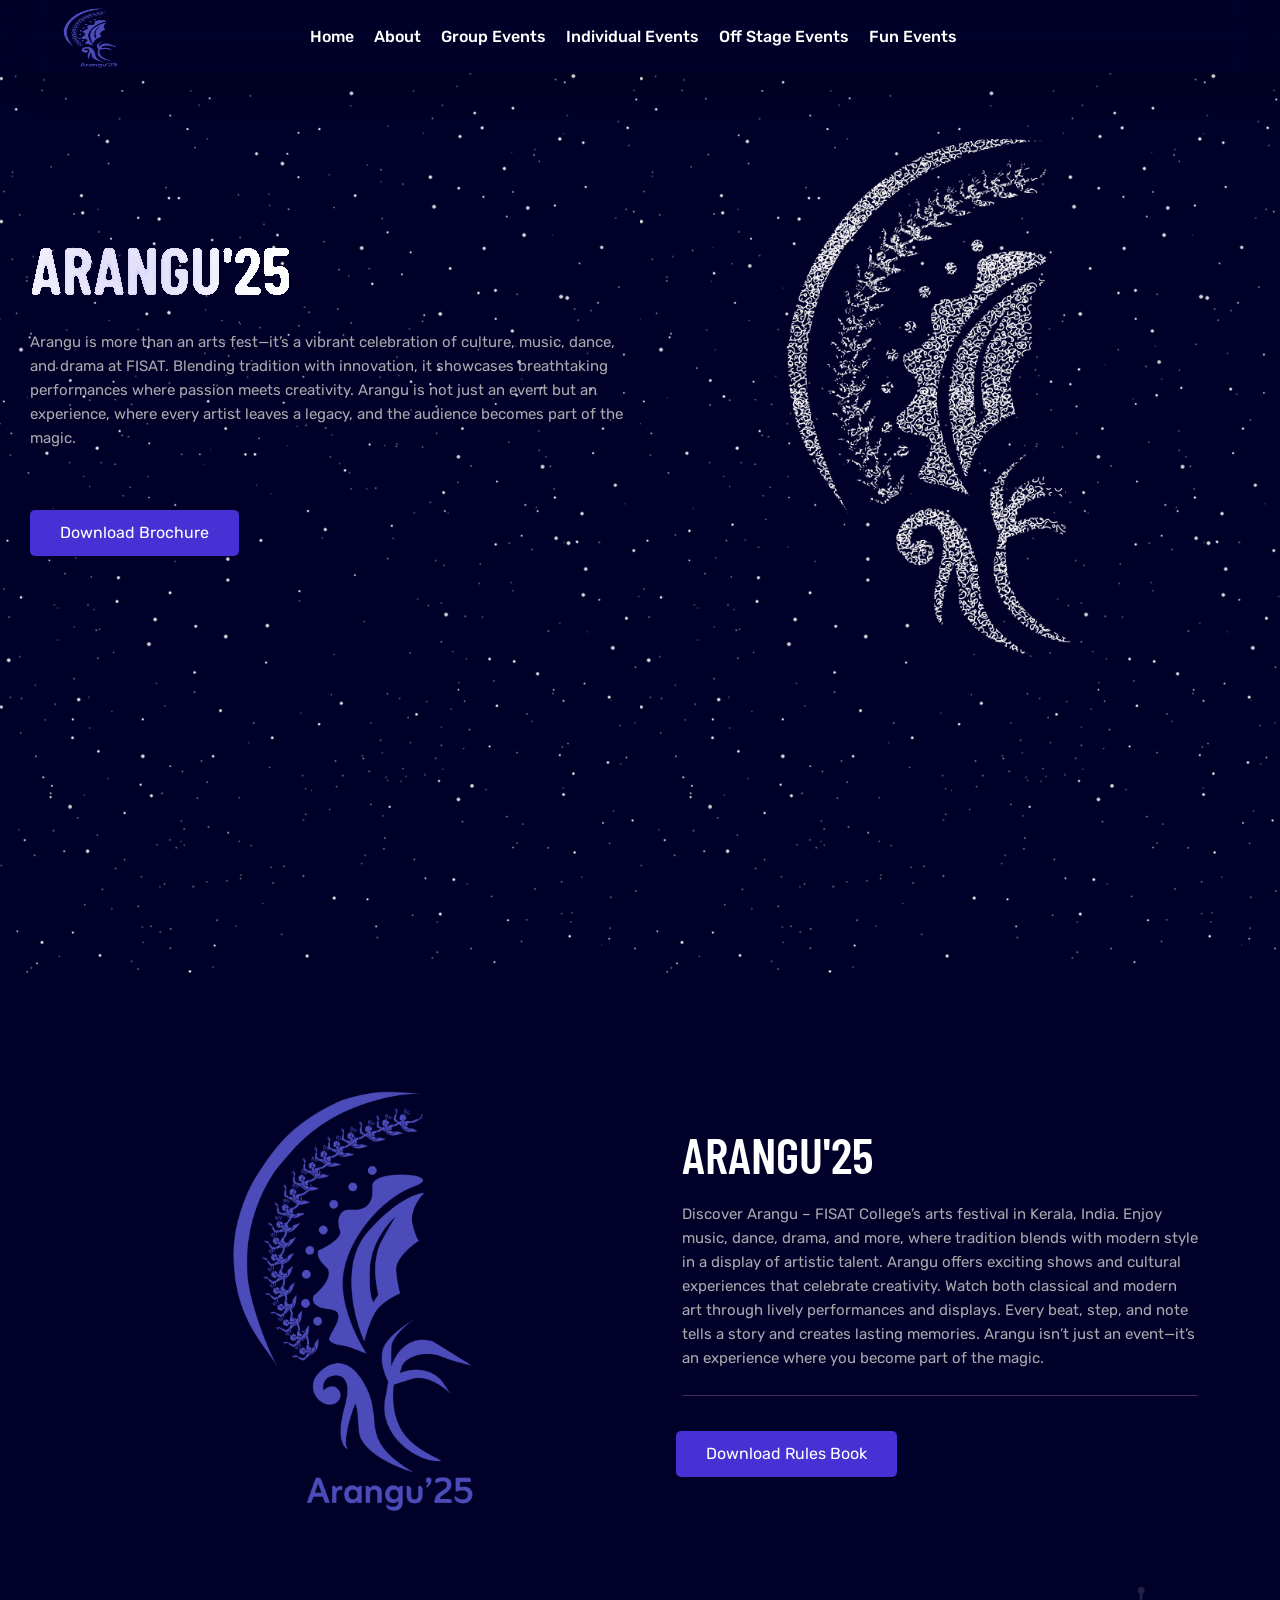
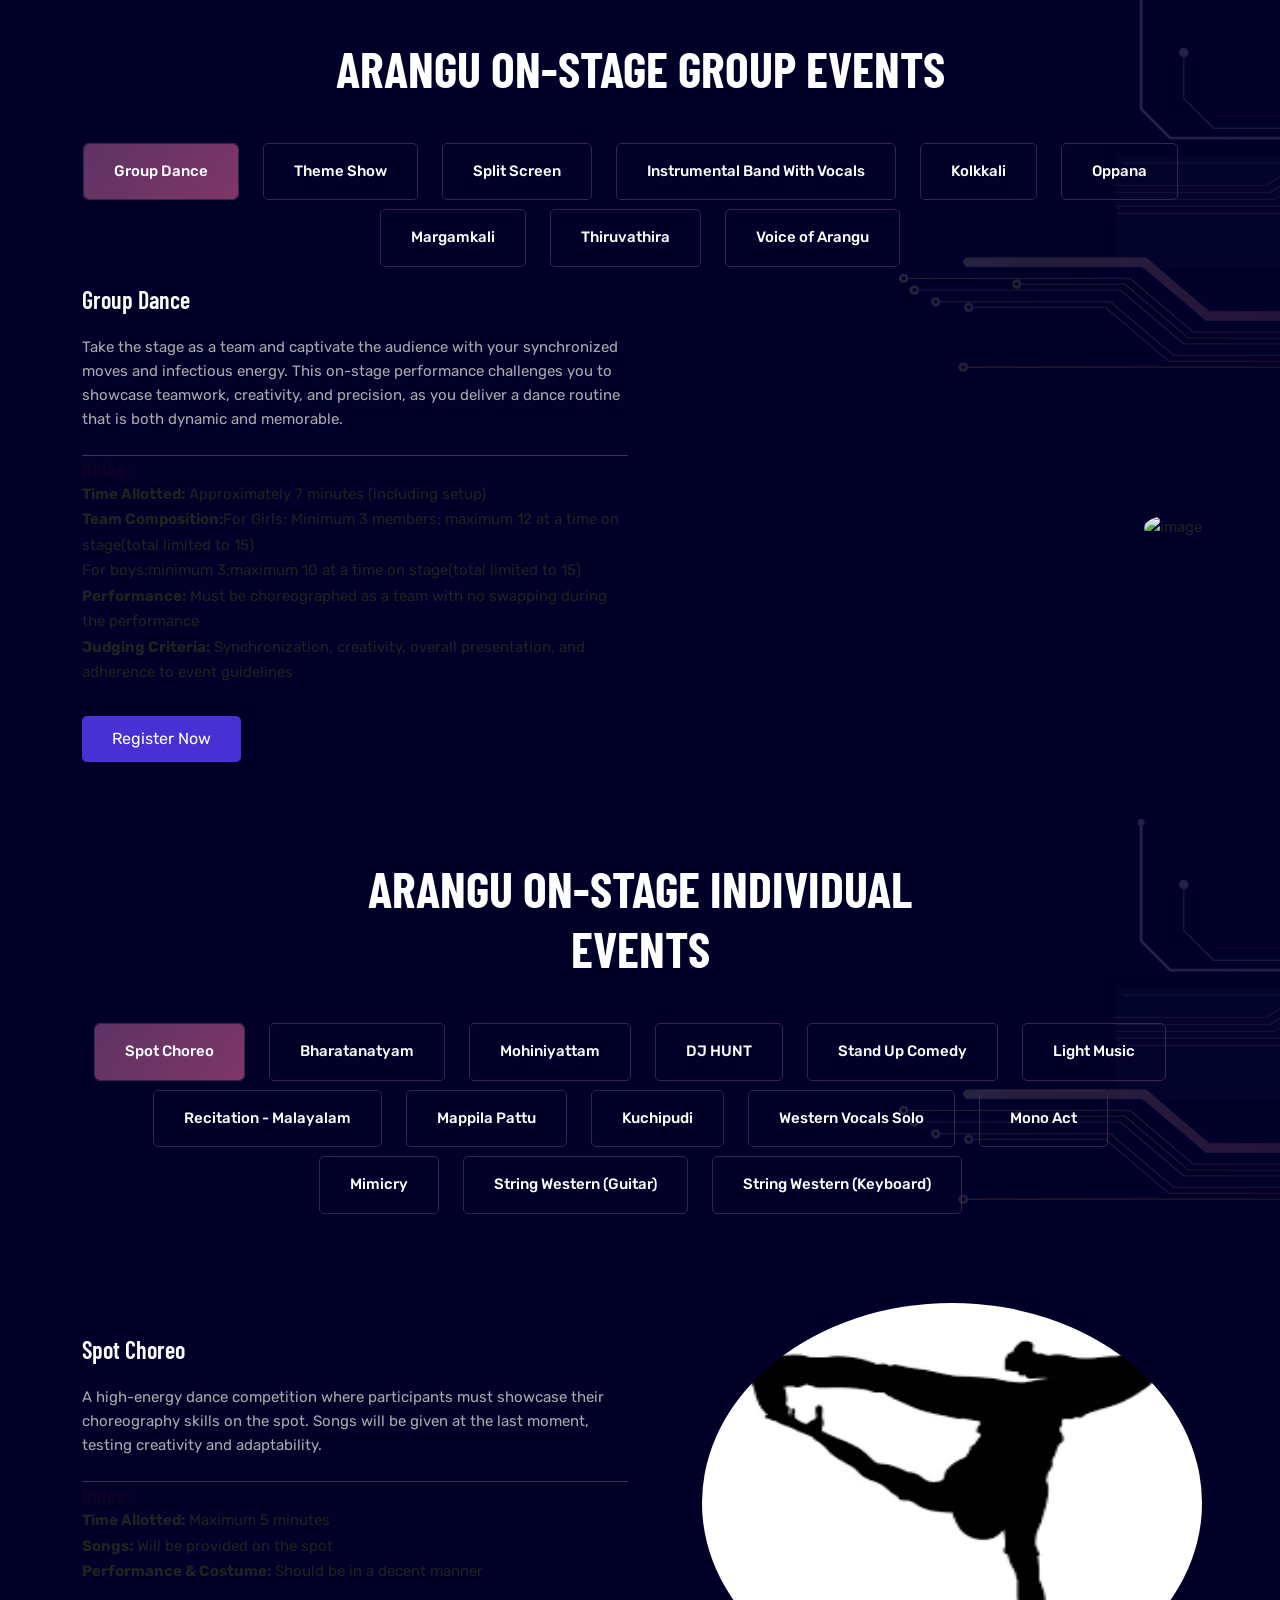
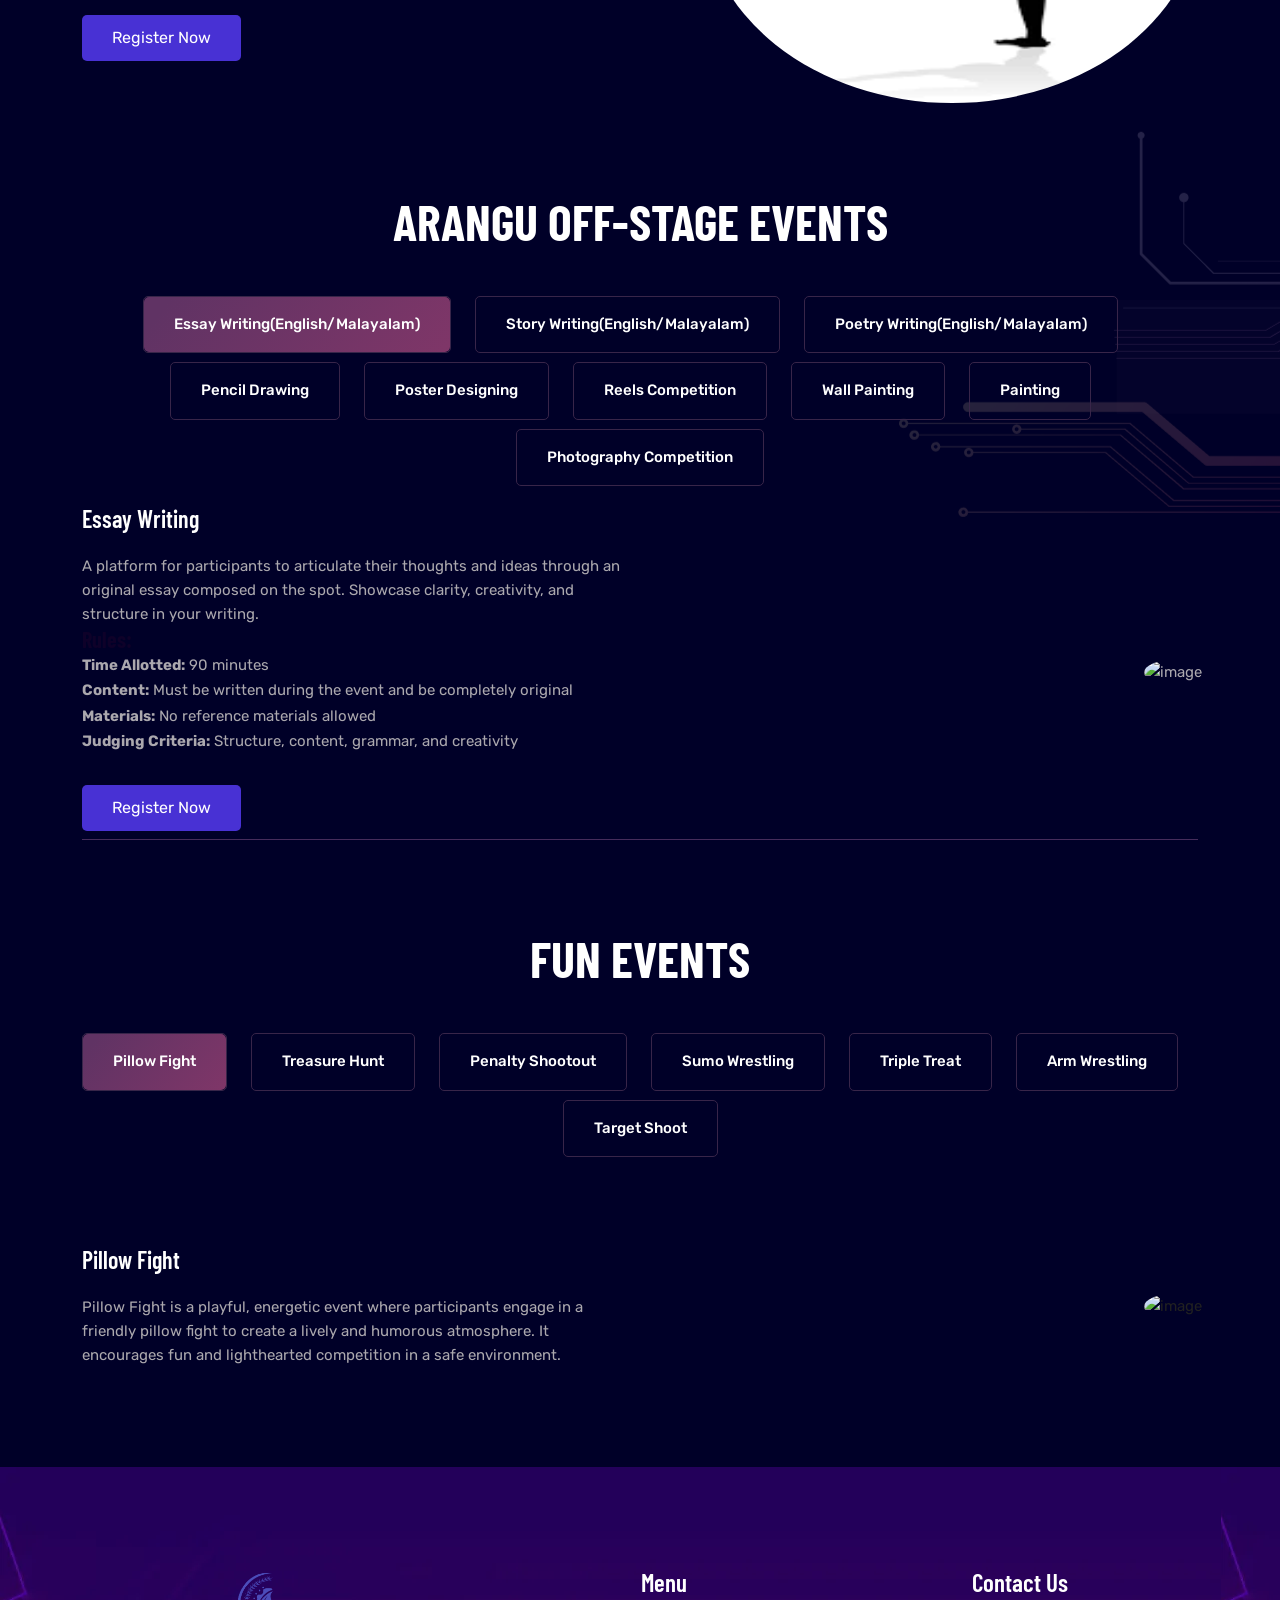
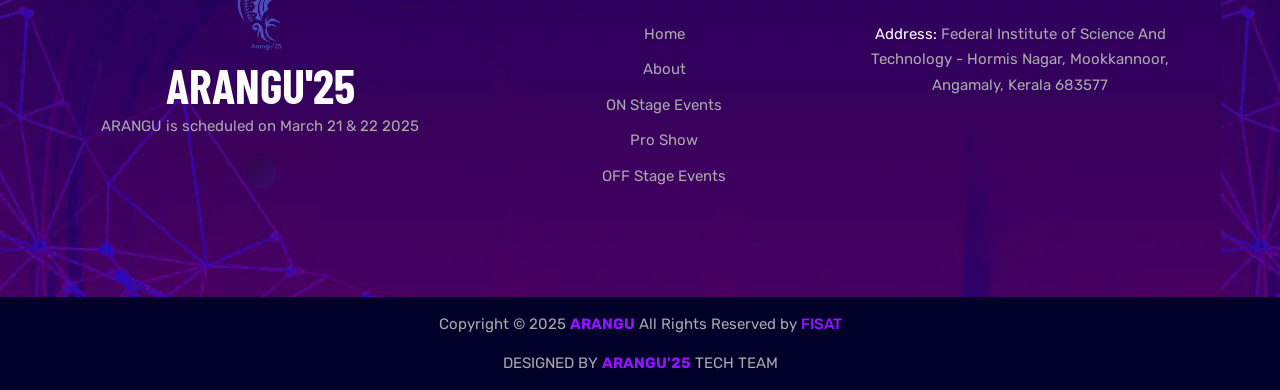
==== index.html @ d2abdd3c "Rules all done" ====
<!DOCTYPE html>
<html lang="zxx">

<head>
  <!-- Required meta tags -->
  <meta charset="utf-8" />
  <meta name="viewport" content="width=device-width, initial-scale=1, shrink-to-fit=no" />
  <meta http-equiv="Cache-Control" content="no-cache, no-store, must-revalidate" />
  <meta http-equiv="Pragma" content="no-cache" />
  <meta http-equiv="Expires" content="0" />

  <title>ARANGU'25</title>
  <meta content=" Nautilus, the highly anticipated techno cultural fest organized by FISAT College in Kerala, India"
    name="description" />
  <meta content="nautilus, nautilus 2023, fisat, federal institute of science & technology, techfest kerala"
    name="keywords" />
  <meta name="theme-color" content="#000028" />

  <!-- Open Graph / Facebook -->
  <meta property="og:type" content="website" />
  <meta property="og:url" content="https://nautilus.fisat.ac.in/" />
  <meta property="og:title" content="Nautilus" />
  <meta property="og:description"
    content="Nautilus, the highly anticipated techno cultural fest organized by FISAT College in Kerala, India" />
  <meta property="og:image" content="https://nautilus.fisat.ac.in/images/nautilus2-small-tall aspect ratio.png" />

  <!-- Twitter -->
  <meta property="twitter:card" content="summary_large_image" />
  <meta property="twitter:url" content="https://nautilus.fisat.ac.in/" />
  <meta property="twitter:title" content="Nautilus" />
  <meta property="twitter:description"
    content="Nautilus, the highly anticipated techno cultural fest organized by FISAT College in Kerala, India" />
  <meta property="twitter:image" content="https://nautilus.fisat.ac.in/images/nautilus2-small-tall aspect ratio.png" />

  <!-- Bootstrap Min CSS -->
  <link href="https://cdn.jsdelivr.net/npm/bootstrap@5.1.3/dist/css/bootstrap.min.css" rel="stylesheet"
    integrity="sha384-1BmE4kWBq78iYhFldvKuhfTAU6auU8tT94WrHftjDbrCEXSU1oBoqyl2QvZ6jIW3" crossorigin="anonymous" />
  <!-- Owl Theme Default Min CSS -->
  <link rel="stylesheet"
    href="https://cdnjs.cloudflare.com/ajax/libs/OwlCarousel2/2.3.4/assets/owl.theme.default.min.css"
    integrity="sha512-sMXtMNL1zRzolHYKEujM2AqCLUR9F2C4/05cdbxjjLSRvMQIciEPCQZo++nk7go3BtSuK9kfa/s+a4f4i5pLkw=="
    crossorigin="anonymous" referrerpolicy="no-referrer" />
  <!-- Owl Carousel Min CSS -->
  <link rel="stylesheet" href="https://cdnjs.cloudflare.com/ajax/libs/OwlCarousel2/2.3.4/assets/owl.carousel.min.css"
    integrity="sha512-tS3S5qG0BlhnQROyJXvNjeEM4UpMXHrQfTGmbQ1gKmelCxlSEBUaxhRBj/EFTzpbP4RVSrpEikbmdJobCvhE3g=="
    crossorigin="anonymous" referrerpolicy="no-referrer" />
  <!-- Owl Magnific Popup Min CSS -->
  <link rel="stylesheet" href="https://cdnjs.cloudflare.com/ajax/libs/magnific-popup.js/1.0.0/magnific-popup.min.css"
    integrity="sha512-nIm/JGUwrzblLex/meoxJSPdAKQOe2bLhnrZ81g5Jbh519z8GFJIWu87WAhBH+RAyGbM4+U3S2h+kL5JoV6/wA=="
    crossorigin="anonymous" referrerpolicy="no-referrer" />
  <!-- Animate Min CSS -->
  <link rel="stylesheet" href="https://cdnjs.cloudflare.com/ajax/libs/animate.css/4.1.1/animate.min.css" />
  <!-- Boxicons Min CSS -->
  <link rel="stylesheet" href="https://cdnjs.cloudflare.com/ajax/libs/boxicons/2.1.0/css/boxicons.min.css"
    integrity="sha512-pVCM5+SN2+qwj36KonHToF2p1oIvoU3bsqxphdOIWMYmgr4ZqD3t5DjKvvetKhXGc/ZG5REYTT6ltKfExEei/Q=="
    crossorigin="anonymous" referrerpolicy="no-referrer" />

  <!-- Flaticon CSS -->
  <link rel="stylesheet" href="css/flaticon.css" />
  <!-- Meanmenu Min CSS -->
  <link rel="stylesheet" href="css/meanmenu.min1.css" />
  <!-- Nice Select Min CSS -->
  <link rel="stylesheet" href="https://cdnjs.cloudflare.com/ajax/libs/jquery-nice-select/1.1.0/css/nice-select.min.css"
    integrity="sha512-CruCP+TD3yXzlvvijET8wV5WxxEh5H8P4cmz0RFbKK6FlZ2sYl3AEsKlLPHbniXKSrDdFewhbmBK5skbdsASbQ=="
    crossorigin="anonymous" referrerpolicy="no-referrer" />
  <!-- Odometer Min CSS-->
  <link rel="stylesheet"
    href="https://cdnjs.cloudflare.com/ajax/libs/odometer.js/0.4.5/themes/odometer-theme-default.css"
    integrity="sha512-kMPqFnKueEwgQFzXLEEl671aHhQqrZLS5IP3HzqdfozaST/EgU+/wkM07JCmXFAt9GO810I//8DBonsJUzGQsQ=="
    crossorigin="anonymous" referrerpolicy="no-referrer" />
  <link rel="stylesheet" href="./css/style.min3.css" />
  <!-- Style CSS -->
  <link rel="stylesheet" href="css/style_v1.css" />
  <!-- Dark CSS -->
  <link rel="stylesheet" href="css/dark_v1.css" />
  <!-- Responsive CSS -->
  <link rel="stylesheet" href="css/responsive_v1.css" />

  <!-- Favicon -->
  <link rel="icon" type="image/png" href="images/logo.png" />
  <!-- Title -->

  <style>
    /* width */
    ::-webkit-scrollbar {
      width: 10px;
    }

    /* Track */
    ::-webkit-scrollbar-track {
      background: transparent;
    }

    /* Handle */
    ::-webkit-scrollbar-thumb {
      background: #070711;
    }

    /* Handle on hover */
    ::-webkit-scrollbar-thumb:hover {
      /* background: #d80650; */
      background: #070711;
    }
  </style>
</head>

<body class="body-with-black-color">
  <!-- Start Preloader Area -->
  <div class="loader-wrapper">
    <!-- <div class="loader"></div> -->

    <svg id="preloader" width="600" height="200" viewBox="0 0 600 200" xmlns="http://www.w3.org/2000/svg">
      <text x="50" y="100" font-family="Times New Roman, serif" font-size="80" font-weight="bold" stroke="white" fill="none" stroke-width="2" stroke-dasharray="800" stroke-dashoffset="800">
          ARANGU'25
          <animate attributeName="stroke-dashoffset" from="800" to="0" dur="4s" fill="freeze"/>
      </text>
      <!-- <path
        d="M30.2083 9.77727V48.7553H27.6702L7.94841 14.8588V43.154L12.6084 46.1567L11.6931 48.7553H1.49929V46.6764L5.41037 42.4033V9.25756L1 5.96608L1.95697 3.36755H8.44769L27.6702 36.4555V8.96884L23.0102 5.96608L23.9672 3.36755H34.161V5.44638L30.2083 9.77727Z"
        stroke="white" />
      <path
        d="M71.3539 48.7553H58.1228V46.6764L62.2003 42.5765L59.1214 32.2979H45.3078L42.1456 42.5188L49.3021 46.1567L48.3451 48.7553H35.5301V46.6764L39.566 42.3456L51.1328 5.2154L56.0425 2.27039L68.1086 42.8075L72.2693 46.1567L71.3539 48.7553ZM52.381 9.60403L46.2648 29.2951H58.2477L52.381 9.60403Z"
        stroke="white" />
      <path
        d="M104.511 9.71952V30.8543C104.511 34.8964 103.804 38.3611 102.389 41.2484C100.974 44.1357 99.2269 46.3107 97.1465 47.7736C95.0661 49.198 93.0413 49.9102 91.0719 49.9102C88.5477 49.9102 86.287 49.1595 84.2899 47.6581C82.3205 46.1182 80.781 44.0202 79.6715 41.3639C78.5619 38.6691 78.0072 35.6471 78.0072 32.2979V7.92942L73.6384 5.96608L74.5538 3.36755H87.6185V5.44638L83.6658 9.71952V29.6416C83.6658 34.3767 84.5118 38.0724 86.2038 40.7287C87.8958 43.385 90.4616 44.7131 93.9011 44.7131C95.1771 44.7131 96.4253 44.1549 97.6458 43.0385C98.894 41.8836 99.9203 40.209 100.725 38.0147C101.529 35.8203 101.931 33.2218 101.931 30.2191V8.85334L97.521 5.96608L98.4363 3.36755H108.464V5.44638L104.511 9.71952Z"
        stroke="white" />
      <path
        d="M141.643 17.0532L140.187 17.7461L134.57 6.31256H129.743V44.1934L134.154 46.1567L133.238 48.7553H120.174V46.6764L124.085 42.4033V6.31256H119.383L113.766 17.7461L112.31 17.0532V2.32814L114.723 3.36755H139.23L141.643 2.32814V17.0532Z"
        stroke="white" />
      <path
        d="M159.824 48.6975H146.759V46.6187L150.67 42.3456V7.92942L146.26 5.96608L147.217 3.36755H160.281V5.44638L156.329 9.77727V44.1357L160.739 46.099L159.824 48.6975Z"
        stroke="white" />
      <path
        d="M190.34 48.7553H165.084V46.6764L168.995 42.4033V7.92942L164.585 5.96608L165.542 3.36755H178.606V5.44638L174.654 9.71952V45.8103H185.097L191.297 33.1641L192.753 33.9148V49.7947L190.34 48.7553Z"
        stroke="white" />
      <path
        d="M227.707 9.71952V30.8543C227.707 34.8964 227 38.3611 225.585 41.2484C224.171 44.1357 222.423 46.3107 220.343 47.7736C218.263 49.198 216.238 49.9102 214.268 49.9102C211.744 49.9102 209.483 49.1595 207.486 47.6581C205.517 46.1182 203.977 44.0202 202.868 41.3639C201.758 38.6691 201.204 35.6471 201.204 32.2979V7.92942L196.835 5.96608L197.75 3.36755H210.815V5.44638L206.862 9.71952V29.6416C206.862 34.3767 207.708 38.0724 209.4 40.7287C211.092 43.385 213.658 44.7131 217.098 44.7131C218.374 44.7131 219.622 44.1549 220.842 43.0385C222.09 41.8836 223.117 40.209 223.921 38.0147C224.726 35.8203 225.128 33.2218 225.128 30.2191V8.85334L220.717 5.96608L221.633 3.36755H231.66V5.44638L227.707 9.71952Z"
        stroke="white" />
      <path
        d="M253.397 38.6499C253.397 37.4565 253.051 36.3401 252.357 35.3006C251.664 34.2612 250.804 33.3181 249.777 32.4711C248.751 31.5857 247.364 30.5078 245.617 29.2374C243.536 27.736 241.844 26.4271 240.541 25.3107C239.265 24.1943 238.169 22.8854 237.254 21.3841C236.366 19.8442 235.922 18.1503 235.922 16.3025C235.922 14.3776 236.505 12.3181 237.67 10.1237C238.862 7.89092 240.319 6.02383 242.038 4.52245C243.758 2.98258 245.339 2.21265 246.782 2.21265C248.529 2.21265 250.554 2.50137 252.856 3.07883C255.186 3.65628 256.892 4.27222 257.974 4.92667V16.418H255.935C254.632 13.2997 253.189 10.8744 251.608 9.14207C250.027 7.40971 248.363 6.54354 246.615 6.54354C245.117 6.54354 243.939 7.19798 243.079 8.50687C242.219 9.77727 241.789 11.4326 241.789 13.473C241.789 14.7434 242.136 15.9368 242.829 17.0532C243.55 18.1311 244.438 19.1127 245.492 19.9982C246.546 20.8836 247.961 21.9615 249.736 23.2319C251.844 24.7718 253.508 26.0807 254.729 27.1586C255.977 28.2365 257.031 29.5069 257.891 30.9698C258.778 32.4326 259.222 34.0687 259.222 35.8781C259.222 37.8029 258.584 39.8818 257.308 42.1146C256.06 44.3089 254.521 46.176 252.69 47.7159C250.859 49.2172 249.195 49.9679 247.697 49.9679C245.866 49.9679 243.689 49.6792 241.165 49.1017C238.641 48.5243 236.824 47.9083 235.714 47.2539V35.7626H237.753C239.14 38.8808 240.707 41.3061 242.455 43.0385C244.23 44.7709 246.047 45.637 247.905 45.637C249.015 45.637 249.985 45.3098 250.818 44.6554C251.65 44.0009 252.288 43.154 252.732 42.1146C253.175 41.0367 253.397 39.8818 253.397 38.6499Z"
        stroke="white" />
      <path
        d="M265.721 24.1558L263.932 22.1925C265.319 19.8827 266.317 17.9001 266.928 16.2447C267.538 14.5509 267.912 12.703 268.051 10.7012L264.681 7.98717V5.90834L272.129 1L273.918 10.066L265.721 24.1558Z"
        stroke="white" />
      <path
        d="M300.302 49.8524L297.805 48.813H279.165V46.7342C282.688 42.7305 285.365 39.5353 287.195 37.1485C289.026 34.7232 290.302 32.7599 291.023 31.2585C291.744 29.7571 292.105 28.352 292.105 27.0431C292.105 25.1182 291.633 23.5591 290.69 22.3657C289.747 21.1338 288.513 20.5179 286.987 20.5179C285.212 20.5179 283.021 21.9038 280.413 24.6755L279.165 22.2502L285.115 15.725C286.03 15.3401 287.043 15.1476 288.152 15.1476C290.122 15.1476 291.855 15.5133 293.353 16.2447C294.851 16.9377 296.002 17.9386 296.807 19.2475C297.611 20.5564 298.013 22.0577 298.013 23.7516C298.013 25.4455 297.167 27.736 295.475 30.6233C293.811 33.5105 291.162 37.033 287.528 41.1907H297.514L298.845 36.4555L300.302 37.1485V49.8524Z"
        stroke="white" />
      <path
        d="M316.426 33.7993C318.867 35.7241 320.573 37.4372 321.544 38.9386C322.515 40.44 323 42.0953 323 43.9047C323 47.9853 321.53 51.6233 318.59 54.8185C315.677 58.0138 311.003 61.0742 304.568 64L303.902 60.9395C307.508 59.1302 310.24 57.5325 312.099 56.1467C313.957 54.7608 315.261 53.3364 316.01 51.8735C316.759 50.4491 317.133 48.6975 317.133 46.6187C317.133 45.5408 316.967 44.5784 316.634 43.7314C316.301 42.8845 315.733 42.0183 314.928 41.1329C314.152 40.2475 313.028 39.1888 311.558 37.9569V36.2246C313.084 33.8378 314.096 32.0284 314.595 30.7965C315.122 29.5646 315.386 28.2942 315.386 26.9853C315.386 25.0605 314.97 23.4821 314.138 22.2502C313.333 21.0183 312.293 20.4024 311.017 20.4024C309.436 20.4024 307.328 21.7883 304.693 24.56L303.445 22.1347L309.436 15.5518C310.046 15.2438 310.657 15.0898 311.267 15.0898C313.07 15.0898 314.734 15.4748 316.26 16.2447C317.785 17.0147 318.992 18.0733 319.879 19.4207C320.795 20.7296 321.253 22.154 321.253 23.6939C321.169 25.1567 320.753 26.6581 320.004 28.198C319.283 29.6994 318.076 31.5665 316.384 33.7993H316.426Z"
        stroke="white" /> -->
    </svg>
    <div class="loader-section section-left"></div>
    <div class="loader-section section-right"></div>
  </div>
  <!-- End Preloader Area -->

  <!-- Start Seku New Navbar Area -->
  <div class="seku-new-nav-area nav-with-black-color">
    <div class="navbar-area">
      <!-- Menu For Mobile Device -->
      <div class="mobile-nav">
        <a href="index.html" class="logo">
          <!-- <img src="images/logo.png" alt="Logo"> -->

          <h1 class="logo-hackfit">
            <img src="./images/logo.png" style="
                  width:55px;
                  position:relative;
                  left:0;
                  top:-16px;
                " alt="" srcset="" />
          </h1>
        </a>
      </div>

      <!-- Menu For Desktop Device -->
      <div class="main-nav">
        <nav class="navbar navbar-expand-md" style="position: relative">
          <div class="container-fluid">
            <a class="navbar-brand" href="#">
              <!-- <img src="images/logo.png" alt="Logo"> -->
              <img src="./images/logo.png" style="
                        position: absolute;
                         width: 122px;
                         height: 69px;
                        top: 4px;

                  " alt="" srcset="" />
            </a>

            <div class="collapse navbar-collapse mean-menu">
              <ul class="navbar-nav m-auto">
                <li class="nav-item">
                  <a onclick="scrollthere('home')" class="nav-link active">
                    Home
                  </a>
                </li>

                <li class="nav-item">
                  <a onclick="scrollthere('about')" class="nav-link">About</a>
                </li>

                <!-- <li class="nav-item">
										<a href="#" class="nav-link">
											Supporters
											
										</a>

										
									</li> -->

                <li class="nav-item">
                  <a onclick="scrollthere('groupevents')" class="nav-link">
                    Group Events
                  </a>
                </li>
                <li class="nav-item">
                  <a onclick="scrollthere('individualevents')" class="nav-link">
                    Individual Events
                  </a>
                </li>

                <li class="nav-item">
                  <a onclick="scrollthere('offstage')" class="nav-link">
                    Off Stage Events
                  </a>
                </li>
                <!--<li class="nav-item">
                  <a onclick="scrollthere('fisatcup')" class="nav-link">
                    OFF Stage Events
                  </a>
                </li>-->
                <li class="nav-item">
                  <a onclick="scrollthere('funevents')" class="nav-link">
                    Fun Events
                  </a>
                </li>

                <!-- <li class="nav-item">
                    <a onclick="scrollthere('faq')" class="nav-link">
                      FAQ
                    </a>
                  </li> -->
              </ul>

              <!-- Start Other Option -->
              <div class="others-option d-flex align-items-center">
                <!-- <div class="option-item">
                  <a href="brochure.pdf" download class="default-btn">
                    Download Brochure
                  </a>
                </div> -->
              </div>
              
              <!-- End Other Option -->
            </div>
          </div>
        </nav>
      </div>
    </div>
  </div>
  <!-- End  Seku New Navbar Area -->

  <!-- Start New Main Banner Area -->
  <section class="new-main-banner-area-with-black-color" style="
        background-image: url('images/starsatnight.png');
        background-repeat: repeat;
        min-height: 100vh;
      " id="home">
    <div class="container-fluid">
      <div class="row align-items-center">
        <div class="col-lg-6 col-md-12">
          <div class="new-main-banner-black-image">
            <img class="galaxy" src="images/grains.png" alt="image" />
          </div>
        </div>
        <div class="col-lg-6 col-md-12 order-md-first">
          <div class="new-main-banner-black-content">
            <h1 class="wow animate__animated animate__fadeInLeft icefoss_title" data-wow-delay="0.2s">
              <!-- NAUTILUS -->
              <!-- The two texts -->
              <div id="container-text">
                <span id="text1"></span>
                <span id="text2"></span>
              </div>

              <!-- The SVG filter used to create the merging effect -->
              <svg id="filters">
                <defs>
                  <filter id="threshold">
                    <!-- Basically just a threshold effect - pixels with a high enough opacity are set to full opacity, and all other pixels are set to completely transparent. -->
                    <feColorMatrix in="SourceGraphic" type="matrix" values="1 0 0 0 0
                                0 1 0 0 0
                                0 0 1 0 0
                                0 0 0 255 -140" />
                  </filter>
                </defs>
              </svg>
            </h1>
            <h3></h3>
            <p class="wow animate__animated animate__fadeInRight" data-wow-delay="0.4s">
              Arangu is more than an arts fest—it’s a vibrant celebration of culture, music, dance, and drama at FISAT. Blending tradition with innovation, it showcases breathtaking performances where passion meets creativity. Arangu is not just an event but an experience, where every artist leaves a legacy, and the audience becomes part of the magic.
            </p>
            <br>
            <!-- <button type="button" class="default-btn" data-bs-toggle="modal" data-bs-target="#exampleModalCenter">
              Register Now
            </button> -->

            <!-- <img src="./images/hackfit.svg" alt="" srcset=""> -->
            <ul class="banner-btn wow animate__animated animate__fadeInUp" data-wow-delay="0.5s">
              <li>
                <a href="brochure.pdf" download class="default-btn">
                  Download Brochure
                </a>
              </li>
              <!-- <li>
                  <a
                    class="default-btn color-two"
                    href=""
                    data-bs-toggle="modal"
                    data-bs-target="#exampleModalCenter"
                    >Get Started Now</a
                  >
                </li> -->
            </ul>
          </div>
        </div>
      </div>
    </div>
  </section>
  <!-- End New Main Banner Area -->

  <div class="safer-world-area-without-color" id="about" style="padding-top: 86px">
    <div class="container">
      <div class="row align-items-center">
        <div class="col-lg-6 col-md-12">
          <div class="safer-world-image">
            <img src="images/logo.png" alt="image" loading="lazy" />
            <!-- <img src="images/btm-dots.png" alt="image" loading="lazy" /> -->
          </div>
        </div>

        <div class="col-lg-6 col-md-12">
          <div class="safer-world-content white-color-content">
            <h3>ARANGU'25</h3>
            <p>
              Discover Arangu – FISAT College’s arts festival in Kerala, India. Enjoy music, dance, drama, and more, where tradition blends with modern style in a display of artistic talent.

Arangu offers exciting shows and cultural experiences that celebrate creativity. Watch both classical and modern art through lively performances and displays. Every beat, step, and note tells a story and creates lasting memories. Arangu isn’t just an event—it’s an experience where you become part of the magic.
            </p>
            
          </div>
          <div class="new-main-banner-black-content .banner-btn li .default-btn">
          <ul class="banner-btn wow animate__animated animate__fadeInUp" data-wow-delay="0.5s" style="margin-left:24px">
            <li>
                <a
                  
                  class="default-btn"
                  id="register-nautius"
                  href="ARANGU'25 RULES AND REGULATIONS.pdf"
                  >Download Rules Book</a
                >
            </li>
          </ul>
        </div>
        </div>
      </div>
    </div>
  </div>
  <!-- Start Safer World Area -->

  <!-- Dialog Box -->

  <div class="modal fade" id="exampleModalCenter" tabindex="-1" role="dialog" aria-labelledby="exampleModalCenterTitle"
    aria-hidden="true">
    <div class="modal-dialog modal-lg modal-dialog-centered" role="document">
      <div class="modal-content rounded-0">
        <div class="modal-body py-0">
          <div class="main-content">
            <div class="content-text p-4 px-5 align-item-stretch">
              <div class="text-center">
                <!-- <a href="#" class="share"><span class="icon-share"></span></a> -->
                <h3 class="mb-3 line" style="color: #4831D4 !important">
                  Register
                </h3>
                <div class="container" id="registrationForms">
                  <div>

                    <h1 style="color: #fff;font-size:30px">ARANGU'25</h1>
                    <br>
                    <div class="container">
                      <div class="row justify-content-center">
                        <div class="col-md-12 col-lg-4 register-card" id="nautilus">
                          <div class="card mb-3 " style="padding-left:8px;padding-right:8px" >
                            <img class="card-img-top" src="./images/nautilus2.jpeg" alt="Card image cap">
                            <div class="card-body">
                              <p class="card-text">ARanGu
                              </p>
                            </div>
                          </div>
                        </div>
                      </div>
                    </div>
                    <h1 style="color: #fff">ARANGU ON-STAGE EVENTS</h1>
                    <br>
                    <div class="container">

                      <div class="row">
                        
                        <div class="col-md-12 col-lg-6 register-card" id="drone-register-btn">
                          <div class="card mb-3 " >
                            <img class="card-img-top" src="images/drone-ws.svg" alt="Card image cap">
                            <div class="card-body">
                              <p class="card-text">Group Dance
                              </p>
                            </div>
                          </div>
                        </div>
                        <div class="col-md-12 col-lg-6 register-card" id="electric-register-btn">
                          <div class="card mb-3 " >
                            <img class="card-img-top" src="images/Electric car-pana.svg" alt="Card image cap">
                            <div class="card-body">
                              <p class="card-text">Electric
                                And Hybrid Vehicles
                              </p>
                            </div>
                          </div>
                        </div>
                      
                      
                        <div class="col-md-12 col-lg-6 register-card" id="chatbot-register-btn">
                          <div class="card mb-3 " >
                            <img class="card-img-top" src="images/chatCrafter.svg" alt="Card image cap">
                            <div class="card-body">
                              <p class="card-text">Chatbot
                                Crafter
                              </p>
                            </div>
                          </div>
                        </div>
                        <div class="col-md-12 col-lg-6 register-card" id="digital-register-btn">
                          <div class="card mb-3 " >
                            <img class="card-img-top" src="images/3d modeling-ws.svg" alt="Card image cap">
                            <div class="card-body">
                              <p class="card-text">Digital
                                Manufacturing/3D
                                Printing
                              </p>
                            </div>
                          </div>
                        </div>
                      
                      
                        <div class="col-md-12 col-lg-6 register-card" id="pottery-register-btn">
                          <div class="card mb-3 " >
                            <img class="card-img-top" src="images/Pot-ws.svg" alt="Card image cap">
                            <div class="card-body">
                              <p class="card-text">Pottery
                              </p>
                            </div>
                          </div>
                        </div>
                        <div class="col-md-12 col-lg-6 register-card" id="ble-register-btn">
                          <div class="card mb-3 " >
                            <img class="card-img-top" src="images/bluetooth-ws.svg" alt="Card image cap">
                            <div class="card-body">
                              <p class="card-text">Bluetooth LE
                                Technology
                              </p>
                            </div>
                          </div>
                        </div>
                        <div class="col-md-12 col-lg-6 register-card" id="ar-register-btn">
                          <div class="card mb-3 " >
                            <img class="card-img-top" src="images/ar.svg" alt="Card image cap">
                            <div class="card-body">
                              <p class="card-text">AR & Metaverse
                              </p>
                            </div>
                          </div>
                        </div>
                      </div>
                    </div>
                  </div>
                  <!-- Competitions -->
                  <div class="mt-3">
                    <h1 style="color: #fff">ARANGU OFF-STAGE EVENTS</h1>
                    <br>
                    <div class="container">
                      <div class="row">
                        <div class="col-md-12 col-lg-6 register-card" id="circuit-register-btn" onclick="location.href = '#'">
                          <div class="card mb-3" >
                            <img class="card-img-top" src="images/circuit-hunt.svg" alt="Card image cap">
                            <div class="card-body">
                              <p class="card-text">ESSAY WRITING
                              </p>
                            </div>
                          </div>
                        </div>
                        <div class="col-md-12 col-lg-6 register-card" id="coding-register-btn" onclick="location.href = '#'">
                          <div class="card mb-3" >
                            <img class="card-img-top" src="images/coding-ws.svg" alt="Card image cap">
                            <div class="card-body">
                              <p class="card-text">Coding Hunt
                              </p>
                            </div>
                          </div>
                        </div>
                      
                      
                        <div class="col-md-12 col-lg-6 register-card" id="spiromania-register-btn" 
                        onclick="location.href = '#'">
                          <div class="card mb-3" >
                            <img class="card-img-top" src="images/Building-ws.svg" alt="Card image cap">
                            <div class="card-body">
                              <p class="card-text">Spiromania
                              </p>
                            </div>
                          </div>
                        </div>
                        <div class="col-md-12 col-lg-6 register-card" id="cad-register-btn" onclick="location.href = '#'">
                          <div class="card mb-3" >
                            <img class="card-img-top" src="images/cad-ws.svg" alt="Card image cap">
                            <div class="card-body">
                              <p class="card-text">CAD Drawing Competition
                              </p>
                            </div>
                          </div>
                        </div>
                      
                      
                        <div class="col-md-12 col-lg-6 register-card" id="pitstop-register-btn" onclick="location.href = '#'">
                          <div class="card mb-3" >
                            <img class="card-img-top" src="images/pitstop-ws.svg" alt="Card image cap">
                            <div class="card-body">
                              <p class="card-text">Pitstop
                              </p>
                            </div>
                          </div>
                        </div>
                        <div class="col-md-12 col-lg-6 register-card" id="robowar-register-btn" onclick="location.href = '#'">
                          <div class="card mb-3" >
                            <img class="card-img-top" src="images/Robowar-ws.svg" alt="Card image cap">
                            <div class="card-body">
                              <p class="card-text">Robowar
                              </p>
                            </div>
                          </div>
                        </div>
                     
                      
                        <div class="col-md-12 col-lg-6 register-card" id="robosoccer-register-btn" onclick="location.href = '#'">
                          <div class="card mb-3" >
                            <img class="card-img-top" src="images/robosoccer-ws.svg" alt="Card image cap">
                            <div class="card-body">
                              <p class="card-text">Robosoccer
                              </p>
                            </div>
                          </div>
                        </div>
                        <div class="col-md-12 col-lg-6 register-card" id="convotron-register-btn" onclick="location.href = '#'">
                          <div class="card mb-3" >
                            <img class="card-img-top" src="images/convo-ws.svg" alt="Card image cap">
                            <div class="card-body">
                              <p class="card-text">Convotron
                              </p>
                            </div>
                          </div>
                        </div>
                      
                      
                        <div class="col-md-12 col-lg-6 register-card" id="line-register-btn" onclick="location.href = '#'">
                          <div class="card mb-3" >
                            <img class="card-img-top" src="images/robotRace.svg" alt="Card image cap">
                            <div class="card-body">
                              <p class="card-text">Line
                                Follower Robot Race
                              </p>
                            </div>
                          </div>
                        </div>
                        <div class="col-md-12 col-lg-6 register-card" id="double-register-btn" onclick="location.href = '#'">
                          <div class="card mb-3" >
                            <img class="card-img-top" src="images/doubleTrouble.svg" alt="Card image cap">
                            <div class="card-body">
                              <p class="card-text">Double
                                Trouble
                              </p>
                            </div>
                          </div>
                        </div>
                      </div>
                    </div>

                  </div>
                  <!-- Nontech -->
                  <div class="mt-3">
                    <h1 style="color: #fff"> Non Tech </h1>
                    <br>
                    <div class="container">
                      <div class="row">
                        <div class="col-md-12 col-lg-6">
                          <div class="card mb-3" id="valorant-register-btn" onclick="location.href = '#'">
                            <img class="card-img-top" src="images/valorant.svg" alt="Card image cap">
                            <div class="card-body">
                              <p class="card-text">Valorant
                              </p>
                            </div>
                          </div>
                        </div>
                      </div>
                    </div>
                  </div>
                </div>
                <!-- <p class="mb-5">All their equipment and instruments are alive. The sky was this is cloudless and of a deep dark blue. A shining crescent far beneath the flying vessel.</p> -->
              </div>
            </div>
          </div>
        </div>
        <div class="modal-footer d-md-none close-button">
          <button type="button" class="btn btn-secondary" data-bs-dismiss="modal">
            Close
          </button>
        </div>
      </div>
    </div>
  </div>

  <!-- Arangu On-Stage Group Events -->
  <div class="cyber-defenses-area pt-100" id="groupevents">
    <div class="container">
      <div class="section-title">
        <h2>ARANGU ON-STAGE GROUP EVENTS</h2>
      </div>

      <div class="cyber-defenses-list-tabs">
        <ul class="nav nav-tabs" id="myTab" role="tablist">
          <li class="nav-item">
            <a class="nav-link active" id="arVr-tab" data-bs-toggle="tab" href="#group" role="tab"
              aria-controls="arVr">Group Dance</a>
          </li>

          <li class="nav-item">
            <a class="nav-link" id="web3-tab" data-bs-toggle="tab" href="#theme" role="tab"
              aria-controls="web3">Theme Show</a>
          </li>

          <li class="nav-item">
            <a class="nav-link" id="DevOps-tab" data-bs-toggle="tab" href="#split" role="tab"
              aria-controls="DevOps">Split Screen</a>
          </li>
          <!--<li class="nav-item">
            <a class="nav-link" id="golang-tab" data-bs-toggle="tab" href="#print" role="tab"
              aria-controls="golang">Spot Choreo</a>
          </li>
          <li class="nav-item">
            <a class="nav-link" id="webDev-tab" data-bs-toggle="tab" href="#pottery" role="tab"
              aria-controls="webDev">Voice of Arangu</a>
          </li>
          <li class="nav-item">
            <a class="nav-link" id="webDev-tab" data-bs-toggle="tab" href="#bluetooth" role="tab"
              aria-controls="webDev">Bharathanatyam</a>
          </li>
          <li class="nav-item">
            <a class="nav-link" id="webDev-tab" data-bs-toggle="tab" href="#ar" role="tab" aria-controls="webDev">Kuchipudi</a>
          </li>
          <li class="nav-item">
            <a class="nav-link" id="webDev-tab" data-bs-toggle="tab" href="#ar" role="tab" aria-controls="webDev">Mohiniyattam</a>
          </li>-->
          <li class="nav-item">
            <a class="nav-link" id="webDev-tab" data-bs-toggle="tab" href="#instrument" role="tab" aria-controls="webDev">Instrumental Band With Vocals</a>
          </li>
          <!--<li class="nav-item">
            <a class="nav-link" id="webDev-tab" data-bs-toggle="tab" href="#ar" role="tab" aria-controls="webDev">Western Vocals</a>
          </li>
          <li class="nav-item">
            <a class="nav-link" id="webDev-tab" data-bs-toggle="tab" href="#ar" role="tab" aria-controls="webDev">Mono Act</a>
          </li>
          <li class="nav-item">
            <a class="nav-link" id="webDev-tab" data-bs-toggle="tab" href="#ar" role="tab" aria-controls="webDev">Mimicry</a>
          </li>
          <li class="nav-item">
            <a class="nav-link" id="webDev-tab" data-bs-toggle="tab" href="#ar" role="tab" aria-controls="webDev">Stand Up Comedy</a>
          </li>
          <li class="nav-item">
            <a class="nav-link" id="webDev-tab" data-bs-toggle="tab" href="#ar" role="tab" aria-controls="webDev">Light Music</a>
          </li>
          <li class="nav-item">
            <a class="nav-link" id="webDev-tab" data-bs-toggle="tab" href="#ar" role="tab" aria-controls="webDev">Recitation</a>
          </li>
          <li class="nav-item">
            <a class="nav-link" id="webDev-tab" data-bs-toggle="tab" href="#ar" role="tab" aria-controls="webDev">Mappila Pattu</a>
          </li>-->
          <li class="nav-item">
            <a class="nav-link" id="webDev-tab" data-bs-toggle="tab" href="#kolkkali" role="tab" aria-controls="webDev">Kolkkali</a>
          </li>
          <li class="nav-item">
            <a class="nav-link" id="webDev-tab" data-bs-toggle="tab" href="#oppana" role="tab" aria-controls="webDev">Oppana</a>
          </li>
          <li class="nav-item">
            <a class="nav-link" id="webDev-tab" data-bs-toggle="tab" href="#margam" role="tab" aria-controls="webDev">Margamkali</a>
          </li>
          <li class="nav-item">
            <a class="nav-link" id="webDev-tab" data-bs-toggle="tab" href="#thiru" role="tab" aria-controls="webDev">Thiruvathira</a>
          </li>
          <!--<li class="nav-item">
            <a class="nav-link" id="webDev-tab" data-bs-toggle="tab" href="#ar" role="tab" aria-controls="webDev">String Western(guitar)</a>
          </li>
          <li class="nav-item">
            <a class="nav-link" id="webDev-tab" data-bs-toggle="tab" href="#ar" role="tab" aria-controls="webDev">String Western(Keyboard)</a>
          </li>-->
          <li class="nav-item">
            <a class="nav-link" id="webDev-tab" data-bs-toggle="tab" href="#voice" role="tab" aria-controls="webDev">Voice of Arangu</a>
          </li>
        </ul>

        <div class="tab-content" id="myTabContent">
          <div class="tab-pane fade show active" id="group" role="tabpanel">
            <div class="row align-items-center">
              <div class="col-lg-6 col-md-12">
                <div class="cyber-defenses-image">
                  <img src="https://media.istockphoto.com/id/165981317/vector/groups.jpg?s=612x612&w=0&k=20&c=m3dHjjIoP8AD9kBizDpXIYib7b-S72RLOq2pVzT8DrQ=" class="rounded-circle" alt="image" loading="lazy"style="width:500px;height:400px;" />
                </div>
              </div>

              <div class="col-lg-6 col-md-12 order-md-first">
                <div class="cyber-defenses-content workshop">
                  <h3>Group Dance</h3> 
                  <p>Take the stage as a team and captivate the audience with your synchronized moves and infectious energy. This on-stage performance challenges you to showcase teamwork, creativity, and precision, as you deliver a dance routine that is both dynamic and memorable.</p> 
                  <h4>Rules:</h4> 
                  <ul> <li><strong>Time Allotted:</strong> Approximately 7 minutes (including setup)</li> <li><strong>Team Composition:</strong>For Girls: Minimum 3 members; maximum 12 at a time on stage(total limited to 15)</li><li>For boys:minimum 3;maximum 10 at a time on stage(total limited to 15)</li> <li><strong>Performance:</strong> Must be choreographed as a team with no swapping during the performance</li> <li><strong>Judging Criteria:</strong> Synchronization, creativity, overall presentation, and adherence to event guidelines</li> </ul>
                  <div class="row">
                    <div class="col-lg-12 col-md-6">
                     
                    </div>
                  </div>
                  <div class="cyber-btn">
                    <a href="https://forms.gle/2zQG4SvTWbdVsVmo8"class="default-btn drone-btn">Register Now</a>
                  </div>
                </div>
              </div>
            </div>
          </div>
          <div class="tab-pane fade" id="thiru" role="tabpanel">
            <div class="row align-items-center">
              <div class="col-lg-6 col-md-12">
                <div class="cyber-defenses-image">
                  <img src="https://encrypted-tbn0.gstatic.com/images?q=tbn:ANd9GcS5AOnjMqOajNqGlhW-wNZzitBPX04EAEy5HA&s" class="rounded-circle" alt="image" loading="lazy" style="width: 500px; height: 400px;">
                </div>
                
              </div>
              <div class="col-lg-6 col-md-12 order-md-first">
                <div class="cyber-defenses-content workshop">
                  <h3>Thiruvathira</h3> 
                  <p>Celebrate the rich cultural heritage of Kerala with Thiruvathira—an on-stage dance performance that embodies traditional rhythms and graceful movements. Participants perform in synchrony, capturing the festive and sacred essence of this age-old dance form while engaging the audience with their coordinated energy and elegance.</p> 
                  <h4>Rules:</h4> 
                  <ul> 
                    <li><strong>Time Allotted:</strong> 7 minutes(including setup)</li> 
                    <li><strong>Team Composition:</strong> 6 to 10 members</li> 
                    <li><strong>Song:</strong> Only traditional thiruvathira songs are permitted</li> 
                  </ul>
                  <div class="row">
                    <div class="col-lg-12 col-md-6">
                      <!--<ul class="cyber-list">
                        <li>
                          <i class="bx bx-check"> </i> Entry fee: Rs 250 + <span style="font-size:14px">( Tax &
                            Processing Fees )</span>
                        </li>
                      </ul>-->
                    </div>
                  </div>
                  <div class="cyber-btn">
                    <a href="https://forms.gle/2zQG4SvTWbdVsVmo8" class="default-btn electric-btn">Register Now</a>
                  </div>
                </div>
              </div>
            </div>
          </div>
          <div class="tab-pane fade" id="voice" role="tabpanel">
            <div class="row align-items-center">
              <div class="col-lg-6 col-md-12">
                <div class="cyber-defenses-image">
                  <img src="https://encrypted-tbn0.gstatic.com/images?q=tbn:ANd9GcS5AOnjMqOajNqGlhW-wNZzitBPX04EAEy5HA&s" class="rounded-circle" alt="image" loading="lazy" style="width: 500px; height: 400px;">
                </div>
                
              </div>
              <div class="col-lg-6 col-md-12 order-md-first">
                <div class="cyber-defenses-content workshop">
                  <h3>Voice of Arangu</h3> 
                  <p>Step into the spotlight and let your voice shine at Voice of Arangu. This on-stage event challenges participants to deliver a captivating solo vocal performance that showcases your range, clarity, and emotional expression. Whether you choose a soulful ballad or an upbeat number, aim to engage the audience and leave a memorable impact.</p> 
                  <h4>Rules:</h4> 
                  <ul> 
                    <li><strong>Time Allotted:</strong>Between 5 and 8 minutes</li>
                    <li><strong>Number of particpants:</strong>two participants(either two boys or two girls,or a boy and girl)</li>
                    <li><strong>Song Selection:</strong> Only filmy or folk Indian language songs can be presented</li>
                  <div class="row">
                    <div class="col-lg-12 col-md-6">
                      <!--<ul class="cyber-list">
                        <li>
                          <i class="bx bx-check"> </i> Entry fee: Rs 250 + <span style="font-size:14px">( Tax &
                            Processing Fees )</span>
                        </li>
                      </ul>-->
                    </div>
                  </div>
                  <div class="cyber-btn">
                    <a href="https://forms.gle/2zQG4SvTWbdVsVmo8" class="default-btn electric-btn">Register Now</a>
                  </div>
                </div>
              </div>
            </div>
          </div>
          <div class="tab-pane fade" id="theme" role="tabpanel">
            <div class="row align-items-center">
              <div class="col-lg-6 col-md-12">
                <div class="cyber-defenses-image">
                  <img src="images/Electric car-pana.svg" class="rounded-circle" alt="image" loading="lazy" />
                </div>
              </div>
              <div class="col-lg-6 col-md-12 order-md-first">
                <div class="cyber-defenses-content workshop">
                  <h3>Theme Show</h3>
                   <p>An on-stage event that challenges teams to creatively interpret a given theme. Bring your concept to life with imaginative choreography and striking visuals that capture the essence of the theme, leaving a lasting impression on the audience.</p> 
                   <h4>Rules:</h4> 
                   <ul> 
                    <li><strong>Time Allotted:</strong> Approximately 7 minutes;exceeding time may lead to penalties</li> 
                    <li><strong>Team Composition:</strong>min:6;max:12</li> 
                    <li><strong>Performance:</strong> Must clearly represent the chosen theme</li> 
                    <li><strong>Judging Criteria:</strong> Creativity,adherence,execution and overall impact</li> 
                  </ul> 
                  <div class="row">
                    <div class="col-lg-12 col-md-6">
                      <!--<ul class="cyber-list">
                        <li>
                          <i class="bx bx-check"> </i> Entry fee: Rs 250 + <span style="font-size:14px">( Tax &
                            Processing Fees )</span>
                        </li>
                      </ul>-->
                    </div>
                  </div>
                  <div class="cyber-btn">
                    <a href="https://forms.gle/2zQG4SvTWbdVsVmo8" class="default-btn electric-btn">Register Now</a>
                  </div>
                </div>
              </div>
            </div>
          </div>
          <div class="tab-pane fade" id="split" role="tabpanel">
            <div class="row align-items-center">
              <div class="col-lg-6 col-md-12">
                <div class="cyber-defenses-image">
                  <img src="https://e0.pxfuel.com/wallpapers/524/169/desktop-wallpaper-portal-2-13-game.jpg" class="rounded-circle" alt="image" loading="lazy"style="width:500px;height:400px;" />
                </div>
              </div>
              <div class="col-lg-6 col-md-12 order-md-first">
                <div class="cyber-defenses-content workshop">
                  <h3>Split Screen</h3> 
                  <p>An on-stage dance event where two performers showcase their skills while separated by a barrier. Without the ability to see each other, the challenge is to maintain rhythm, synchronization, and creativity, proving that coordination can transcend visual cues.</p> 
                  <h4>Rules:</h4> 
                  <ul> <li><strong>Time Allotted:</strong> Approximately 7 minutes (including setup)</li> <li><strong>Participants:</strong> Two performers (one on each side)</li> <li><strong>Performance:</strong> Must be executed without any visual communication between the two sides</li> <li><strong>Judging Criteria:</strong> Synchronization, creativity, musicality, and overall execution</li> </ul> 
                  <div class="row">
                    <div class="col-lg-12 col-md-6">
                      <!--<ul class="cyber-list">
                        <li><i class="bx bx-check"></i> Entry Fee: Rs 200 + <span style="font-size:14px">( Tax &
                            Processing Fees )</span></li>
                      </ul>-->
                    </div>
                  </div>
                  <div class="cyber-btn">
                    <a href="https://forms.gle/2zQG4SvTWbdVsVmo8" class="default-btn chatbot-btn">Register Now</a>
                  </div>
                </div>
              </div>
            </div>
          </div>
          <div class="tab-pane fade" id="instrument" role="tabpanel">
            <div class="row align-items-center">
              <div class="col-lg-6 col-md-12">
                <div class="cyber-defenses-image">
                  <img src="https://media.istockphoto.com/id/1544250876/vector/traditional-music-band-ink.jpg?s=612x612&w=0&k=20&c=YHgdk6x8A1sFdXlMzyhbjMtFKq8Pj-OJ_cBnk-8Rvxo=" class="rounded-circle" alt="image" loading="lazy"style="width:500px;height:400px;" />
                </div>
              </div>
              <div class="col-lg-6 col-md-12 order-md-first">
                <div class="cyber-defenses-content workshop">
                  <h3>Instrumental Band with Vocals</h3> 
                  <p>An on-stage event where bands blend instrumental expertise with dynamic vocal performances. Showcase your musical talent and teamwork by delivering a performance that balances expressive vocals with precise instrumentals to captivate the audience.</p> 
                  <h4>Rules:</h4> 
                  <ul> 
                    <li><strong>Team Composition:</strong> Maximum 10 members</li> 
                    <li><strong>Performance Duration:</strong> 20 minutes</li>
                    <li><strong>settings:</strong>10 minutes</li>
                  </ul> 
                  <div class="row">
                    <div class="col-lg-12 col-md-6">
                      <!--<ul class="cyber-list">
                        <li><i class="bx bx-check"></i> Entry Fee: Rs 300 + <span style="font-size:14px">( Tax &
                            Processing Fees )</span></li>
                      </ul>-->
                    </div>
                  </div>

                  <div class="cyber-btn">
                    <a href="https://forms.gle/2zQG4SvTWbdVsVmo8" class="default-btn digital-btn">Register Now</a>
                  </div>
                </div>
              </div>
            </div>
          </div>
          <div class="tab-pane fade" id="kolkkali" role="tabpanel">
            <div class="row align-items-center">
              <div class="col-lg-6 col-md-12">
                <div class="cyber-defenses-image">
                  <img src="https://i.ytimg.com/vi/1oF768cEn1w/sddefault.jpg" class="rounded-circle" alt="image" loading="lazy" style="width:500px;height:400px;" />
                </div>
              </div>

              <div class="col-lg-6 col-md-12 order-md-first">
                <div class="cyber-defenses-content workshop">
                  <h3>Kolkkali</h3>
                   <p>Experience the vibrant spirit of tradition with Kolkkali—a lively group dance performance that showcases rhythmic movements and coordinated energy. Participants come together to celebrate this cultural folk art with dynamic steps and expressive gestures, embodying unity and heritage on stage.</p>
                    <h4>Rules:</h4>
                     <ul> 
                      <li><strong>Time Allotted:</strong> 7 minutes(including setup)</li> 
                      <li><strong>Team Composition:</strong> 6 to 10 members</li> 
                      <li><strong>Performance:</strong> Must reflect the traditional essence and energetic style of Kolkkali</li> 
                      <li><strong>Judging Criteria:</strong> Coordination,rhythm, formations, and traditional authenticity.</li> 
                    </ul>
                  <div class="row">
                    <div class="col-lg-12 col-md-6">
                     <!--<ul class="cyber-list">
                        <li><i class="bx bx-check"></i> Entry Fee: Rs 200 + <span style="font-size:14px">( Tax &
                            Processing Fees )</span></li>
                      </ul>-->
                    </div>
                  </div>
                  <div class="cyber-btn">
                    <a href="https://forms.gle/2zQG4SvTWbdVsVmo8" class="default-btn pottery-btn">Register Now</a>
                  </div>
                </div>
              </div>
            </div>
          </div>
          <div class="tab-pane fade" id="oppana" role="tabpanel">
            <div class="row align-items-center">
              <div class="col-lg-6 col-md-12">
                <div class="cyber-defenses-image">
                  <img src="https://blogger.googleusercontent.com/img/b/R29vZ2xl/AVvXsEi043fvlYtyx2M5ukzKQGkTctceuLRU1NZtGGju3MEsLTcxdt9hJ59GZ9ntmwL_fILo0wJOKcuYolSOjZnps7P06b8N-DmsbvCa3lnUhA_w25KNbThjPXuotGkDZ5r-DgJkX0fVFVLDjyw/s1600/Oppana-Small-fin.jpg" class="rounded-circle" alt="image" loading="lazy" style="width: 500px; height: 400px;">
                </div>
                
              </div>

              <div class="col-lg-6 col-md-12 order-md-first">
                <div class="cyber-defenses-content workshop">
                  <h3>Oppana</h3> 
                  <p>Step into the rhythm of tradition at Arangu’s Oppana event. This on-stage performance celebrates a lively dance form known for its graceful movements and vibrant energy. Performers showcase coordinated steps and colorful costumes that embody cultural heritage and add a festive spark to the stage.</p> 
                  <h4>Rules:</h4> 
                  <ul> 
                    <li><strong>Time Allotted:</strong> Approximately 7 minutes (including entry and exit)</li> 
                    <li><strong>Participants:</strong> 8 to 12 members(including the bride)</li> 
                    <li><strong>Performance:</strong> Only traditional Oppana songs are allowed and traditional oppana attire is mandatory.</li> 
                  </ul> 
                  <div class="row">
                    <div class="col-lg-12 col-md-6">
                      <!--<ul class="cyber-list">
                        <li><i class="bx bx-check"></i> Entry Fee: Rs 300 + <span style="font-size:14px">( Tax &
                            Processing Fees )</span></li>
                      </ul>-->
                    </div>
                  </div>
                  <div class="cyber-btn">
                    <a href="https://forms.gle/2zQG4SvTWbdVsVmo8" class="default-btn ble-btn">Register Now</a>
                  </div>
                </div>
              </div>
            </div>
          </div>
          <div class="tab-pane fade" id="margam" role="tabpanel">
            <div class="row align-items-center">
              <div class="col-lg-6 col-md-12">
                <div class="cyber-defenses-image">
                  <img src="https://pranainsight.in/assets/img/asha/sub/MARGAMKALI.jpg" class="rounded-circle" alt="image" loading="lazy"style="width: 500px;height:400px;" />
                </div>
              </div>

              <div class="col-lg-6 col-md-12 order-md-first">
                <div class="cyber-defenses-content workshop">
                  <h3>Margamkali</h3>
                   <p>Celebrate tradition with Margamkali—a classic group dance performance that highlights the rich cultural heritage of Kerala. Participants bring this age-old art form to life on stage with graceful, synchronized movements and vibrant expressions, reflecting the true essence of tradition and unity.</p> 
                   <h4>Rules:</h4> 
                   <ul> 
                    <li><strong>Time Allotted:</strong> 7 minutes(including setup)</li> 
                    <li><strong>Team Composition:</strong> 6 to 12 members</li> 
                    <li><strong>Performance:</strong>Only traditional Margamkali choreographyis allowed and participants must wear traditional Margamkali dress</li> 
                  </ul>
                  <div class="row">
                    <div class="col-lg-12 col-md-6">
                      <!--<ul class="cyber-list">
                        <li><i class="bx bx-check"></i> Entry Fee: Rs 200 + <span style="font-size:14px">( Tax &
                            Processing Fees )</span></li>
                      </ul>-->
                    </div>
                  </div>
                  <div class="cyber-btn">
                    <a href="https://forms.gle/2zQG4SvTWbdVsVmo8" class="default-btn ar-btn">Register Now</a>
                  </div>
                </div>
              </div>
            </div>
          </div>
        </div>
      </div>
    </div>

    <div class="cyber-defenses-shape">
      <img src="images/cyber-defenses-shape.png" alt="image" loading="lazy" />
    </div>
  </div>
<!-- Arangu On-Stage Individual  Events -->
<div class="cyber-defenses-area pt-100" id="individualevents">
  <div class="container">
    <div class="section-title">
      <h2>ARANGU ON-STAGE INDIVIDUAL EVENTS</h2>
    </div>

    <div class="cyber-defenses-list-tabs">
      <ul class="nav nav-tabs" id="myTab" role="tablist">
        <li class="nav-item">
          <a class="nav-link active" id="spotchoreo-tab" data-bs-toggle="tab" href="#spotchoreo" role="tab" aria-controls="spotchoreo">Spot Choreo</a>
        </li>
        <li class="nav-item">
          <a class="nav-link" id="bharatanatyam-tab" data-bs-toggle="tab" href="#Bharatanatyam" role="tab" aria-controls="Bharatanatyam">Bharatanatyam</a>
        </li>
        <li class="nav-item">
          <a class="nav-link" id="mohini-tab" data-bs-toggle="tab" href="#mohini" role="tab" aria-controls="mohini">Mohiniyattam</a>
        </li>
        <li class="nav-item">
          <a class="nav-link" id="djhunt-tab" data-bs-toggle="tab" href="#djhunt" role="tab" aria-controls="djhunt">DJ HUNT</a>
        </li>
        <li class="nav-item">
          <a class="nav-link" id="standup-tab" data-bs-toggle="tab" href="#standup" role="tab" aria-controls="standup">Stand Up Comedy</a>
        </li>
        <li class="nav-item">
          <a class="nav-link" id="light-tab" data-bs-toggle="tab" href="#light" role="tab" aria-controls="light">Light Music</a>
        </li>
        <li class="nav-item">
          <a class="nav-link" id="recit-tab" data-bs-toggle="tab" href="#recit" role="tab" aria-controls="recit">Recitation - Malayalam</a>
        </li>
        <li class="nav-item">
          <a class="nav-link" id="mappila-tab" data-bs-toggle="tab" href="#mappila" role="tab" aria-controls="mappila">Mappila Pattu</a>
        </li>
        <li class="nav-item">
          <a class="nav-link" id="kuchipudi-tab" data-bs-toggle="tab" href="#kuchi" role="tab" aria-controls="kuchi">Kuchipudi</a>
        </li>
        <li class="nav-item">
          <a class="nav-link" id="western-tab" data-bs-toggle="tab" href="#western" role="tab" aria-controls="western">Western Vocals Solo</a>
        </li>
        <li class="nav-item">
          <a class="nav-link" id="mono-tab" data-bs-toggle="tab" href="#mono" role="tab" aria-controls="mono">Mono Act</a>
        </li>
        <li class="nav-item">
          <a class="nav-link" id="mimicry-tab" data-bs-toggle="tab" href="#mimi" role="tab" aria-controls="mimi">Mimicry</a>
        </li>
        <li class="nav-item">
          <a class="nav-link" id="guitar-tab" data-bs-toggle="tab" href="#guitar" role="tab" aria-controls="guitar">String Western (Guitar)</a>
        </li>
        <li class="nav-item">
          <a class="nav-link" id="keyboard-tab" data-bs-toggle="tab" href="#key" role="tab" aria-controls="key">String Western (Keyboard)</a>
        </li>
      </ul>

      <div class="tab-content" id="myTabContent">
        <!-- Spot Choreo Tab Pane -->
        <div class="tab-pane fade show active pt-70" id="spotchoreo" role="tabpanel">
          <div class="row align-items-center">
            <div class="col-lg-6 col-md-12">
              <div class="cyber-defenses-image">
                <img src="[data-uri]" class="rounded-circle" alt="image" loading="lazy"style="width:500px; height:400px;" />
              </div>
            </div>
            <div class="col-lg-6 col-md-12 order-md-first">
              <div class="cyber-defenses-content workshop">
                <h3>Spot Choreo</h3>
                <p>A high-energy dance competition where participants must showcase their choreography skills on the spot. Songs will be given at the last moment, testing creativity and adaptability.</p>
                <h4>Rules:</h4>
                <ul>
                  <li><strong>Time Allotted:</strong> Maximum 5 minutes</li>
                  <li><strong>Songs:</strong> Will be provided on the spot</li>
                  <li><strong>Performance & Costume:</strong> Should be in a decent manner</li>
                </ul>
                <div class="cyber-btn">
                  <a href="https://forms.gle/12ApymjLp65izAx96" class="default-btn drone-btn">Register Now</a>
                </div>
              </div>
            </div>
          </div>
        </div>

        <!-- Bharatanatyam Tab Pane -->
        <div class="tab-pane fade pt-70" id="Bharatanatyam" role="tabpanel">
          <div class="row align-items-center">
            <div class="col-lg-6 col-md-12">
              <div class="cyber-defenses-image">
                <img src="https://encrypted-tbn0.gstatic.com/images?q=tbn:ANd9GcRJUWcoNdDk458etzYtRLCvDaMFfVmnOUrg0w&s" class="rounded-circle" alt="image" loading="lazy"style="width:500px;height:400px;" />
              </div>
            </div>
            <div class="col-lg-6 col-md-12 order-md-first">
              <div class="cyber-defenses-content workshop">
                <h3>Bharatanatyam</h3>
                <p>A classical Indian dance form that emphasizes expressions, grace, and rhythm. Participants will perform intricate movements, maintaining the rich heritage of Bharatanatyam.</p>
                <h4>Rules:</h4>
                <ul>
                  <li><strong>No. of Participants:</strong> 1</li>
                  <li><strong>Accompanists:</strong> Up to 3 allowed</li>
                  <li><strong>Duration:</strong> 15 minutes</li>
                  <li><strong>Background Music:</strong> Non-students are allowed to provide vocal &amp; instrumental background music</li>
                </ul>
                <div class="cyber-btn">
                  <a href="https://forms.gle/12ApymjLp65izAx96" class="default-btn electric-btn">Register Now</a>
                </div>
              </div>
            </div>
          </div>
        </div>

        <!-- Mohiniyattam Tab Pane -->
        <div class="tab-pane fade pt-70" id="mohini" role="tabpanel">
          <div class="row align-items-center">
            <div class="col-lg-6 col-md-12">
              <div class="cyber-defenses-image">
                <img src="https://img.freepik.com/premium-vector/outline-sketch-indian-woman-dancer-dancing_231873-5755.jpg" class="rounded-circle" alt="image" loading="lazy"style="width:500px;height:400px;" />
              </div>
            </div>
            <div class="col-lg-6 col-md-12 order-md-first">
              <div class="cyber-defenses-content workshop">
                <h3>Mohiniyattam</h3>
                <p>A classical dance form from Kerala known for its graceful movements and subtle expressions. It is performed with gentle swaying movements and elegant gestures.</p>
                <h4>Rules:</h4>
                <ul>
                  <li><strong>No. of Participants:</strong> 1</li>
                  <li><strong>Accompanists:</strong> Up to 3 allowed</li>
                  <li><strong>Duration:</strong> 15 minutes</li>
                  <li><strong>Background Music:</strong> Non-students are allowed to provide vocal &amp; instrumental background music</li>
                </ul>
                <div class="cyber-btn">
                  <a href="https://forms.gle/12ApymjLp65izAx96" class="default-btn chatbot-btn">Register Now</a>
                </div>
              </div>
            </div>
          </div>
        </div>

        <!-- DJ Hunt Tab Pane -->
        <div class="tab-pane fade pt-70" id="djhunt" role="tabpanel">
          <div class="row align-items-center">
            <div class="col-lg-6 col-md-12">
              <div class="cyber-defenses-image">
                <img src="https://encrypted-tbn0.gstatic.com/images?q=tbn:ANd9GcTOgHD2_QQBz_wlF78SYnENnBXvMGL4jc064Q&s" class="rounded-circle" alt="image" loading="lazy"style="width:500px;height:400px;" />
              </div>
            </div>
            <div class="col-lg-6 col-md-12 order-md-first">
              <div class="cyber-defenses-content workshop">
                <h3>DJ HUNT</h3>
                <p>An electrifying competition where DJs showcase their mixing and beat-matching skills. The contest aims to find the best DJ talent with creativity and crowd engagement.</p>
                <h4>Rules:</h4>
                <ul>
                  <li><strong>Performance Time:</strong> 5-7 minutes (including setup)</li>
                  <li><strong>Equipment:</strong> Participants must bring their own DJ controllers/laptops</li>
                  <li><strong>Sound System:</strong> Basic sound systems and mixers will be provided</li>
                  <li><strong>Content Restriction:</strong> Explicit or offensive content is prohibited</li>
                  <li><strong>Disqualification:</strong> Any misconduct or rule violation will result in disqualification</li>
                </ul>
                <div class="cyber-btn">
                  <a href="https://forms.gle/12ApymjLp65izAx96" class="default-btn electric-btn">Register Now</a>
                </div>
              </div>
            </div>
          </div>
        </div>

        <!-- Stand Up Comedy Tab Pane -->
        <div class="tab-pane fade pt-70" id="standup" role="tabpanel">
          <div class="row align-items-center">
            <div class="col-lg-6 col-md-12">
              <div class="cyber-defenses-image">
                <img src="https://encrypted-tbn0.gstatic.com/images?q=tbn:ANd9GcSJppYOvKfJAJrrM3xEc599osPxCvhRN28xcg&s" class="rounded-circle" alt="image" loading="lazy"style="width:500px;height:400px;" />
              </div>
            </div>
            <div class="col-lg-6 col-md-12 order-md-first">
              <div class="cyber-defenses-content workshop">
                <h3>Standup Comedy</h3>
                <p>Step onto the stage and share your funniest jokes and observations in this lively Standup Comedy event. Captivate the audience with your wit, timing, and unique comedic style.</p>
                <h4>Rules:</h4>
                <ul>
                  <li><strong>Time Allotted:</strong> 4-5 minutes(negative marking for exceeding time limit)</li>
                  <li><strong>Content:</strong> Must be original material</li>
                  <li><strong>Performance:</strong> Should be engaging, clean, and appropriate for all audiences</li>
                  <li><strong>Judging Criteria:</strong> content,fluency,spontaneity,presentation,sense of humor</li>
                </ul>
                <div class="cyber-btn">
                  <a href="https://forms.gle/12ApymjLp65izAx96" class="default-btn pottery-btn">Register Now</a>
                </div>
              </div>
            </div>
          </div>
        </div>

        <!-- Light Music Tab Pane -->
        <div class="tab-pane fade pt-70" id="light" role="tabpanel">
          <div class="row align-items-center">
            <div class="col-lg-6 col-md-12">
              <div class="cyber-defenses-image">
                <img src="https://thumbs.dreamstime.com/b/music-staff-notes-vector-cartoon-white-background-196033230.jpg" class="rounded-circle" alt="image" loading="lazy"style="width:500px;height:400px;" />
              </div>
            </div>
            <div class="col-lg-6 col-md-12 order-md-first">
              <div class="cyber-defenses-content workshop">
                <h3>Light Music</h3>
                <p>Immerse yourself in the soulful melodies of Light Music. This event invites participants to deliver gentle yet captivating musical performances that evoke emotion and create a harmonious atmosphere on stage.</p>
                <h4>Rules:</h4>
                <ul>
                  <li><strong>Time Allotted:</strong> 5 minutes</li>
                  <li><strong>Performance:</strong> Only non film folk songs can be presented and instruments are not allowed</li>
                  <li><strong>Judging Criteria:</strong> Judgement is made on the qualities like swaram,thai,composition,general impression</li>
                </ul>
                <div class="cyber-btn">
                  <a href="https://forms.gle/12ApymjLp65izAx96" class="default-btn ble-btn">Register Now</a>
                </div>
              </div>
            </div>
          </div>
        </div>

        <!-- Recitation - Malayalam Tab Pane -->
        <div class="tab-pane fade pt-70" id="recit" role="tabpanel">
          <div class="row align-items-center">
            <div class="col-lg-6 col-md-12">
              <div class="cyber-defenses-image">
                <img src="images/3d modeling-ws.svg" class="rounded-circle" alt="image" loading="lazy" />
              </div>
            </div>
            <div class="col-lg-6 col-md-12 order-md-first">
              <div class="cyber-defenses-content workshop">
                <h3>Recitation - Malayalam</h3>
                <p>Experience the beauty of Malayalam poetry as participants bring verses to life through expressive recitations, captivating the audience with their delivery and interpretation.</p>
                <h4>Rules:</h4>
                <ul>
                  <li><strong>Time Duration:</strong> Maximum 5 minutes</li>
                  <li><strong>Language:</strong> The poem must be in Malayalam</li>
                  <li><strong>Selection:</strong> Participants choose their own poem</li>
                  <li><strong>Evaluation:</strong> Pronunciation, voice modulation, clarity, and overall presentation</li>
                  <li><strong>Prohibited:</strong> Offensive or inappropriate content is not allowed</li>
                </ul>
                <div class="cyber-btn">
                  <a href="https://forms.gle/12ApymjLp65izAx96" class="default-btn digital-btn">Register Now</a>
                </div>
              </div>
            </div>
          </div>
        </div>

        <!-- Mappila Pattu Tab Pane -->
        <div class="tab-pane fade pt-70" id="mappila" role="tabpanel">
          <div class="row align-items-center">
            <div class="col-lg-6 col-md-12">
              <div class="cyber-defenses-image">
                <img src="https://encrypted-tbn0.gstatic.com/images?q=tbn:ANd9GcRU0EuxdtZzGnoAxuE2aCHCL-8ivTfuzuE8Ng&s" class="rounded-circle" alt="image" loading="lazy"style="width:500px;height:400px;" />
              </div>
            </div>
            <div class="col-lg-6 col-md-12 order-md-first">
              <div class="cyber-defenses-content workshop">
                <h3>Mappila Pattu</h3>
                <p>Experience the soulful allure of Mappila Pattu—a traditional musical performance that celebrates the rich cultural heritage of Kerala. Performers deliver heartfelt renditions that combine traditional melody with expressive vocals.</p>
                <h4>Rules:</h4>
                <ul>
                  <li><strong>Time Allotted:</strong> 5 minutes</li>
                  <li><strong>Song:</strong> Only traditional or contemporary mappilapattu songs allowed and instruments are not allowed.</li>
                </ul>
                <div class="cyber-btn">
                  <a href="https://forms.gle/12ApymjLp65izAx96" class="default-btn ar-btn">Register Now</a>
                </div>
              </div>
            </div>
          </div>
        </div>

        <!-- Kuchipudi Tab Pane -->
        <div class="tab-pane fade pt-70" id="kuchi" role="tabpanel">
          <div class="row align-items-center">
            <div class="col-lg-6 col-md-12">
              <div class="cyber-defenses-image">
                <img src="https://encrypted-tbn0.gstatic.com/images?q=tbn:ANd9GcQFAjd_3xY5d8A8UX7V9UZJ7CAF30M2vN4W-A&s" class="rounded-circle" alt="image" loading="lazy"style="width:500px;height:400px;" />
              </div>
            </div>
            <div class="col-lg-6 col-md-12 order-md-first">
              <div class="cyber-defenses-content workshop">
                <h3>Kuchipudi</h3>
                <p>A classical dance event showcasing the elegance and expressive storytelling of Kuchipudi. Participants are expected to deliver a performance that adheres to traditional techniques while engaging the audience with graceful movements and nuanced expressions.</p>
                <h4>Rules:</h4>
                <ul>
                  <li><strong>No. of Participants:</strong> 1</li>
                  <li><strong>Accompanists:</strong> Up to 3 allowed</li>
                  <li><strong>Duration:</strong> 15 minutes</li>
                  <li><strong>Background Music:</strong> Non-students are allowed to provide vocal &amp; instrumental background music</li>
                </ul>
                <div class="cyber-btn">
                  <a href="https://forms.gle/12ApymjLp65izAx96" class="default-btn drone-btn">Register Now</a>
                </div>
              </div>
            </div>
          </div>
        </div>

        <!-- Western Vocals Solo Tab Pane -->
        <div class="tab-pane fade pt-70" id="western" role="tabpanel">
          <div class="row align-items-center">
            <div class="col-lg-6 col-md-12">
              <div class="cyber-defenses-image">
                <img src="https://encrypted-tbn0.gstatic.com/images?q=tbn:ANd9GcSNRV1hpuO5XWl4skd0P_7Wu7tz-3p5OtcQow&s" class="rounded-circle" alt="image" loading="lazy"style="width:500px;height:400px;" />
              </div>
            </div>
            <div class="col-lg-6 col-md-12 order-md-first">
              <div class="cyber-defenses-content workshop">
                <h3>Western Vocals Solo</h3>
                <p>Step into the spotlight and showcase your vocal talent in this solo competition dedicated to western music. Deliver a performance that highlights your vocal range, style, and stage presence, captivating the audience with a powerful and expressive rendition.</p>
                <h4>Rules:</h4>
                <ul>
                  <li><strong>Time Allotted:</strong> 5 minutes(5 minutes for stage/instruments settings)</li>
                  <li><strong>Performance:</strong> Must be a solo western vocals performance</li>
                  <li><strong>Maximum Accompanists:</strong> The number of accomapanists should not be more than two</li>
                  <li><strong>Language:</strong> English Only</li>
                </ul>
                <div class="cyber-btn">
                  <a href="https://forms.gle/12ApymjLp65izAx96" class="default-btn chatbot-btn">Register Now</a>
                </div>
              </div>
            </div>
          </div>
        </div>

        <!-- Mono Act Tab Pane -->
        <div class="tab-pane fade pt-70" id="mono" role="tabpanel">
          <div class="row align-items-center">
            <div class="col-lg-6 col-md-12">
              <div class="cyber-defenses-image">
                <img src="https://encrypted-tbn0.gstatic.com/images?q=tbn:ANd9GcSznLyQ33IHbcbw9NEUJcIowXN7EZ34jZKJ9S2aXyBoiLCCWLiQjybHgFazyrmJfJ8qmHs&usqp=CAU" class="rounded-circle" alt="image" loading="lazy" style="width:500px;height:400px;"/>
              </div>
            </div>
            <div class="col-lg-6 col-md-12 order-md-first">
              <div class="cyber-defenses-content workshop">
                <h3>Monoact</h3>
                <p>A solo performance event where a single participant delivers a captivating act by embodying a character or concept with minimal props. The performer must rely on expressive body language and facial expressions to communicate the essence of the act and engage the audience throughout the performance.</p>
                <h4>Rules:</h4>
                <ul>
                  <li><strong>Time Allotted:</strong> 5 minutes</li>
                  <li><strong>Judging Criteria:</strong> Ability to act,clarity of language,humour general impression,literary expression originality etc..</li>
                </ul>
                <div class="cyber-btn">
                  <a href="https://forms.gle/12ApymjLp65izAx96" class="default-btn chatbot-btn">Register Now</a>
                </div>
              </div>
            </div>
          </div>
        </div>

        <!-- Mimicry Tab Pane -->
        <div class="tab-pane fade pt-70" id="mimi" role="tabpanel">
          <div class="row align-items-center">
            <div class="col-lg-6 col-md-12">
              <div class="cyber-defenses-image">
                <img src="https://www.shutterstock.com/image-vector/cartoon-flat-funny-fat-bald-260nw-1866679765.jpg" class="rounded-circle" alt="image" loading="lazy"style="width:500px;height:400px;" />
              </div>
            </div>
            <div class="col-lg-6 col-md-12 order-md-first">
              <div class="cyber-defenses-content workshop">
                <h3>Mimicry</h3>
                <p>An entertaining solo event where participants showcase their talent for imitating popular personalities. Use your voice, facial expressions, and body language to capture the essence of the character in a humorous and engaging manner.</p>
                <h4>Rules:</h4>
                <ul>
                  <li><strong>Time Allotted:</strong> 5 minutes</li>
                  <li><strong>Number of participant:</strong> 1</li>
                  <li><strong>Judging Criteria:</strong> Command of voice imitative ability,originality,humour,general impression etc..</li>
                </ul>
                <div class="cyber-btn">
                  <a href="https://forms.gle/12ApymjLp65izAx96" class="default-btn chatbot-btn">Register Now</a>
                </div>
              </div>
            </div>
          </div>
        </div>

        <!-- String Western (Guitar) Tab Pane -->
        <div class="tab-pane fade pt-70" id="guitar" role="tabpanel">
          <div class="row align-items-center">
            <div class="col-lg-6 col-md-12">
              <div class="cyber-defenses-image">
                <img src="https://encrypted-tbn0.gstatic.com/images?q=tbn:ANd9GcS3hwcn73vo1GxTnuGFEqhFzZ7Koqfv7-PGbg&s" class="rounded-circle" alt="image" loading="lazy" style="width:500px;height:400px;"/>
              </div>
            </div>
            <div class="col-lg-6 col-md-12 order-md-first">
              <div class="cyber-defenses-content workshop">
                <h3>String Western Guitar</h3>
                <p>Showcase your guitar skills in the String Western Guitar event, where participants deliver a solo performance that highlights technical mastery and musical creativity. Impress the audience with your unique style and captivating rendition, whether it's an original composition or a well-credited cover.</p>
                <h4>Rules:</h4>
                <ul>
                  <li><strong>Time Allotted:</strong> 7 minutes(including setup)</li>
                  <li><strong>Song:</strong> Only western music pieces are allowed</li>
                </ul>
                <div class="cyber-btn">
                  <a href="https://forms.gle/12ApymjLp65izAx96" class="default-btn drone-btn">Register Now</a>
                </div>
              </div>
            </div>
          </div>
        </div>

        <!-- String Western (Keyboard) Tab Pane -->
        <div class="tab-pane fade pt-70" id="key" role="tabpanel">
          <div class="row align-items-center">
            <div class="col-lg-6 col-md-12">
              <div class="cyber-defenses-image">
                <img src="https://i.pinimg.com/736x/c9/0e/d2/c90ed277d0de1c367ca86de2988ffec5.jpg" class="rounded-circle" alt="image" loading="lazy"style="width:500px;height:400px;" />
              </div>
            </div>
            <div class="col-lg-6 col-md-12 order-md-first">
              <div class="cyber-defenses-content workshop">
                <h3>String Western Keyboard</h3>
                <p>Showcase your keyboard skills in the String Western Keyboard event, where participants deliver a solo performance that highlights technical mastery and musical creativity. Impress the audience with your unique style and captivating rendition, whether it's an original composition or a well-credited cover.</p>
                <h4>Rules:</h4>
                <ul>
                  <li><strong>Time Allotted:</strong> 7 minutes(including setup)</li>
                  <li><strong>Song:</strong> Only western music pieces are allowed</li>
                </ul>
                <div class="cyber-btn">
                  <a href="https://forms.gle/12ApymjLp65izAx96" class="default-btn drone-btn">Register Now</a>
                </div>
              </div>
            </div>
          </div>
        </div>
        
      </div><!-- End tab-content -->
    </div><!-- End cyber-defenses-list-tabs -->
  </div><!-- End container -->

  <div class="cyber-defenses-shape">
    <img src="images/cyber-defenses-shape.png" alt="image" loading="lazy" />
  </div>
</div>

  <!-- <div class="safer-world-area-without-color pt-100" id="autoshow">
    <div class="container">
      <div class="row align-items-center">
        <div class="col-lg-6 col-md-12">
          <div class="safer-world-image autoshowimg">
            <img src="./images/autoshow.jpeg" style="scale: 1.5" alt="" srcset="" />
          </div>
        </div>

         <div class="col-lg-6 col-md-12" style="z-index: 10">
          <div class="safer-world-content white-color-content">
            <h3>PRO SHOW</h3>
            <p>
              Get ready to ignite your passion for automobiles and explore the
              latest in automotive technology at our upcoming auto show, which
              is a part of our college's highly anticipated tech fest!
              <br /><br />
              From the sleek sports cars that scream adrenaline to the
              environmentally friendly hybrids that offer sustainable
              solutions, our showcase will be a visual treat featuring a
              stunning collection of cutting-edge vehicles from top
              manufacturers.
              <br /><br />
              With interactive displays and expert insights from renowned
              industry leaders, our auto show promises to be a thrilling and
              educational experience for all car enthusiasts. Join us for an
              action-packed day of innovation, entertainment, and the
              excitement of hitting the open road!
            </p>
          </div>
        </div> 
      </div>
    </div> -->

  <!-- Competitions -->

  <div class="cyber-defenses-area pt-100" id="offstage">
    <div class="container">
      <div class="section-title">
        <h2>ARANGU OFF-STAGE EVENTS</h2>
      </div>

      <div class="cyber-defenses-list-tabs">
        <ul class="nav nav-tabs" id="myTab" role="tablist">
          <li class="nav-item">
            <a class="nav-link active" id="arVr-tab" data-bs-toggle="tab" href="#essaywriting" role="tab"
              aria-controls="arVr">Essay Writing(English/Malayalam)</a>
          </li>

          <!-- <li class="nav-item">
            <a class="nav-link" id="web3-tab" data-bs-toggle="tab" href="#coding" role="tab" aria-controls="web3">Poetry Writing</a>
          </li> -->

          <li class="nav-item">
            <a class="nav-link" id="DevOps-tab" data-bs-toggle="tab" href="#storywriting" role="tab"
              aria-controls="DevOps">Story Writing(English/Malayalam)</a>
          </li>
          <li class="nav-item">
            <a class="nav-link" id="DevOps-tab" data-bs-toggle="tab" href="#poetrywriting" role="tab"
              aria-controls="DevOps">Poetry Writing(English/Malayalam)</a>
          </li>
          <li class="nav-item">
            <a class="nav-link" id="DevOps-tab" data-bs-toggle="tab" href="#penzildrawing" role="tab"
              aria-controls="DevOps">Pencil Drawing</a>
          </li>
          <li class="nav-item">
            <a class="nav-link" id="DevOps-tab" data-bs-toggle="tab" href="#poster" role="tab"
              aria-controls="DevOps">Poster Designing</a>
          </li>
           <li class="nav-item">
            <a class="nav-link" id="DevOps-tab" data-bs-toggle="tab" href="#reelscomp" role="tab"
              aria-controls="DevOps">Reels Competition</a>
          </li> 
         <!--<li class="nav-item">
            <a class="nav-link" id="DevOps-tab" data-bs-toggle="tab" href="#spiromania" role="tab"
              aria-controls="DevOps"></a>
          </li>-->
          <li class="nav-item">
            <a class="nav-link" id="DevOps-tab" data-bs-toggle="tab" href="#wallpaint" role="tab"
              aria-controls="DevOps">Wall Painting</a>
          </li>
          <li class="nav-item">
            <a class="nav-link" id="golang-tab" data-bs-toggle="tab" href="#painting" role="tab" aria-controls="golang">Painting</a>
          </li>
          <li class="nav-item">
            <a class="nav-link" id="webDev-tab" data-bs-toggle="tab" href="#photo" role="tab"
              aria-controls="webDev">Photography Competition</a>
          </li>
         

          <!-- <li class="nav-item">
                            <a class="nav-link" id="health-care-tab" data-bs-toggle="tab" href="#health-care" role="tab" aria-controls="health-care">Health Care</a>
                        </li> -->
        </ul>

        <div class="tab-content" id="myTabContent">
          <div class="tab-pane fade show active" id="essaywriting" role="tabpanel"
            style="border-bottom: 1px solid #452c5b; color: #aba8ae">
            <div class="row align-items-center">
              <div class="col-lg-6 col-md-12">
                <div class="cyber-defenses-image">
                  <img src="https://www.shabdkosh.net/images/cover/_lg/4457753.jpg" class="rounded-circle" alt="image" loading="lazy"style="width:500px;height:400px;" />
                </div>
              </div>

              <div class="col-lg-6 col-md-12 order-md-first">
                <div class="cyber-defenses-content">
                   <h3>Essay Writing</h3> 
                    <p>A platform for participants to articulate their thoughts and ideas through an original essay composed on the spot. Showcase clarity, creativity, and structure in your writing.</p> 
                    <h4>Rules:</h4> 
                    <ul> 
                      <li><strong>Time Allotted:</strong> 90 minutes</li> 
                      <li><strong>Content:</strong> Must be written during the event and be completely original</li> 
                      <li><strong>Materials:</strong> No reference materials allowed</li> 
                      <li><strong>Judging Criteria:</strong> Structure, content, grammar, and creativity</li> 
                    </ul> 
                  
                  <div class="row">
                    <div class="col-lg-12 col-md-6">
                      
                    </div>
                  </div>
                  <div class="cyber-btn">
                    <a href="https://forms.gle/jYVm8pW5yisZdoEC8" class="default-btn circuit-btn">Register Now</a>
                  </div>
                </div>
              </div>
            </div>
          </div>

          <div class="tab-pane fade" id="storywriting" role="tabpanel">
            <div class="row align-items-center">
              <div class="col-lg-6 col-md-12">
                <div class="cyber-defenses-image">
                  <img src="https://media.istockphoto.com/id/1458713020/vector/writer-editor-male-character-writing-text-with-huge-vintage-feather-pen-on-paper-scroll-with.jpg?s=612x612&w=0&k=20&c=OM6nGj2SPCWCKNjtqgfHRRNqkS_R0oQahEjHNhDZO4o=" class="rounded-circle" alt="image" loading="lazy"style="width:500px;height:400px;" />
                </div>
              </div>
              <div class="col-lg-6 col-md-12 order-md-first">
                <div class="cyber-defenses-content">
                  <h3>Story Writing</h3> 
                  <p>A challenge for participants to create engaging and original stories on the spot. Develop compelling characters and plots to captivate your audience.</p> 
                  <h4>Rules:</h4> 
                    <ul> 
                      <li><strong>Time Allotted:</strong> 90 minutes</li> 
                      <li><strong>Content:</strong> Must be written during the event and be completely original</li> 
                      <li><strong>Materials:</strong> No reference materials allowed</li> 
                      <li><strong>Judging Criteria:</strong> Structure, content, grammar, and creativity</li> 
                    </ul>
                  <div class="row">
                    <div class="col-lg-12 col-md-6">
                      
                    </div>
                  </div>
                  <div class="cyber-btn ">
                    <a href="https://forms.gle/jYVm8pW5yisZdoEC8" class="default-btn coding-btn">Register Now</a>
                  </div>
                </div>
              </div>
            </div>
          </div>
          <div class="tab-pane fade" id="poetrywriting" role="tabpanel">
            <div class="row align-items-center">
              <div class="col-lg-6 col-md-12">
                <div class="cyber-defenses-image">
                  <img src="https://media.istockphoto.com/id/1403383893/vector/cute-cartoon-girl-in-love-sings-with-blue-hair-composes-poems.jpg?s=612x612&w=0&k=20&c=UdqiCoye_bmP3IZEaN-I1QTmfMTnOf0MffttfdJrje0=" class="rounded-circle" alt="image" loading="lazy"style="width:500px;height:400px;" />
                </div>
              </div>
              <div class="col-lg-6 col-md-12 order-md-first">
                <div class="cyber-defenses-content">
                  <h3>Poetry Writing</h3> 
                  <p>A creative contest where participants craft original poems on the spot. Express emotions and insights through evocative verses.</p> 
                  <h4>Rules:</h4> 
                    <ul> 
                      <li><strong>Time Allotted:</strong> 90 minutes</li> 
                      <li><strong>Content:</strong> Must be written during the event and be completely original</li> 
                      <li><strong>Materials:</strong> No reference materials allowed</li> 
                      <li><strong>Judging Criteria:</strong> Structure, content, grammar, and creativity</li> 
                    </ul>
                  <div class="row">
                    <div class="col-lg-12 col-md-6">
                  
                    </div>
                  </div>
                  <div class="cyber-btn">
                    <a href="https://forms.gle/jYVm8pW5yisZdoEC8" class="default-btn spiromania-btn">Register Now</a>
                  </div>
                </div>
              </div>
            </div>
          </div>
          <div class="tab-pane fade" id="penzildrawing" role="tabpanel">
            <div class="row align-items-center">
              <div class="col-lg-6 col-md-12">
                <div class="cyber-defenses-image">
                  <img src="https://img.freepik.com/premium-photo/abstract-illustration-cute-cartoon-character-pencil-drawing-black-background_124507-128274.jpg" class="rounded-circle" alt="image" loading="lazy" style="width:500px;height:400px;"/>
                </div>
              </div>
              <div class="col-lg-6 col-md-12 order-md-first">
                <div class="cyber-defenses-content">
                  <h3>Pencil Drawing</h3> 
                  <p>A creative contest where participants demonstrate their artistic skills by crafting pencil drawings on a given theme. Express your vision with fine lines, shading, and textures, and bring your imagination to life on paper.</p> 
                  <h4>Rules:</h4> 
                  <ul> 
                    <li><strong>Time Allotted:</strong> 60 minutes</li> 
                    <li><strong>Theme:</strong> Announced 5 minutes before the contest begins</li> 
                    <li><strong>Materials:</strong> Participants must bring their own pencils and erasers; drawing paper will be provided</li> 
                  </ul> 
                  <div class="row">
                    <div class="col-lg-12 col-md-6">
                      
                    </div>
                    
                  </div>

                  <div class="cyber-btn">
                    <a href="https://forms.gle/jYVm8pW5yisZdoEC8" class="default-btn cad-btn">Register Now</a>
                  </div>
                </div>
              </div>
            </div>
          </div>

          <div class="tab-pane fade" id="poster" role="tabpanel">
            <div class="row align-items-center">
              <div class="col-lg-6 col-md-12">
                <div class="cyber-defenses-image">
                  <img src="https://media.istockphoto.com/id/1288965449/vector/graphic-designer-creating-logo-design-vector-flat-isometric-illustration.jpg?s=612x612&w=0&k=20&c=G-Nhw42gJpuf72LBeh7dXHZddr7UV7bTt72ZEsqevzY=" class="rounded-circle" alt="image" loading="lazy"style="width:500px;height:400px;" />
                </div>
              </div>

              <div class="col-lg-6 col-md-12 order-md-first">
                <div class="cyber-defenses-content">
                  <h3>Poster Designing</h3>
                   <p>A visual contest that challenges you to create an eye-catching poster using your design skills and creativity. The theme will be revealed just minutes before the contest begins, so be prepared to quickly conceptualize and execute a design that effectively communicates the given idea.</p> 
                   <h4>Rules:</h4> 
                   <ul> 
                    <li><strong>Time Allotted:</strong> 2 hour 30 minutes</li> 
                    <li><strong>Theme:</strong> Revealed 5 minutes before the contest starts</li> 
                    <li><strong>Materials:</strong> No internet or external devices are allowed during the contest</li> 
                  </ul>
                  <div class="row">
                    <div class="col-lg-12 col-md-6">
                      
                    </div>
                    
                  </div>
                  <div class="cyber-btn">
                    <a href="https://forms.gle/jYVm8pW5yisZdoEC8" class="default-btn pitstop-btn">Register Now</a>
                  </div>
                </div>
              </div>
            </div>
          </div>
          <div class="tab-pane fade" id="reelscomp" role="tabpanel">
            <div class="row align-items-center">
              <div class="col-lg-6 col-md-12">
                <div class="cyber-defenses-image">
                  <img src="https://encrypted-tbn0.gstatic.com/images?q=tbn:ANd9GcSvqNEoDD4IFWgc2BLabws58FQXJ1oHNM6ELw&s" class="rounded-circle" alt="image" loading="lazy" style="width: 500px; height: 400px;">


                </div>
              </div>

              <div class="col-lg-6 col-md-12 order-md-first">
                <div class="cyber-defenses-content">
                  <h3>Reels Competition</h3> 
                  <p>A dynamic contest where participants create short, engaging videos that capture the given theme with originality and flair. Showcase your video-making skills and creativity as you produce a reel that stands out and resonates with the audience.</p> 
                  <h4>Rules:</h4> 
                  <ul> 
                    <li><strong>Category:</strong> Individuals or teams (maximum 3 members per team)</li> 
                    <li><strong>Theme:</strong> Announced during registration</li> 
                    <li><strong>Content:</strong> Must be original, creative, and adhere to the announced theme</li> 
                    <li><strong>Submission:</strong> Reels must be submitted via the designated platform before the deadline</li> 
                    <li><strong>Judging Criteria:</strong> Creativity, relevance to the theme, and overall engagement</li> 
                    <li><strong>Disqualification:</strong> Offensive, explicit, or plagiarized content will result in immediate disqualification</li> 
                  </ul>
                  <div class="row">
                    <div class="col-lg-12 col-md-6">
                      
                    </div>
                  </div>
                  <div class="cyber-btn">
                    <a href="https://forms.gle/jYVm8pW5yisZdoEC8" class="default-btn robowar-btn">Register Now</a>
                  </div>
                </div>
              </div> 
            </div>
          </div>

          <div class="tab-pane fade" id="wallpaint" role="tabpanel">
            <div class="row align-items-center">
              <div class="col-lg-6 col-md-12">
                <div class="cyber-defenses-image">
                  <img src="https://img.freepik.com/premium-photo/3d-cartoon-sticker-indonesian-woman-painting-wall-green-super-detail-black-background_1269581-10786.jpg" class="rounded-circle" alt="image" loading="lazy"style="width:500px;height:400px;" />
                </div>
              </div>

              <div class="col-lg-6 col-md-12 order-md-first">
                <div class="cyber-defenses-content">
                  <h3>Wall Painting</h3>
                   <p>A vibrant contest where participants transform a blank wall into a masterpiece. Unleash your creativity by painting a mural that brings a designated theme to life, turning a simple surface into an expressive work of art.</p> 
                   <h4>Rules:</h4> 
                   <ul> 
                    <li><strong>Time Allotted:</strong> Maximum 10 hours</li> 
                    <li><strong>Theme:</strong> Announced at the start of the contest</li> 
                    <li><strong>Materials:</strong>Participants should bring their own articles required</li> 
                  </ul> 
                  <div class="row">
                    <div class="col-lg-12 col-md-6">
                      
                    </div>
                    
                  </div>
                  <div class="cyber-btn">
                    <a href="https://forms.gle/jYVm8pW5yisZdoEC8" class="default-btn robosoccer-btn">Register Now</a>
                  </div>
                </div>
              </div>
            </div>
          </div>

          <!--<div class="tab-pane fade" id="painting" role="tabpanel">
            <div class="row align-items-center">
              <div class="col-lg-6 col-md-12">
                <div class="cyber-defenses-image">
                  <img src="https://previews.123rf.com/images/baz777/baz7772005/baz777200500037/146948665-monochrome-outline-cartoon-artist-with-blank-canvas-for-own-graphics-isolated-on-black-background.jpg" class="rounded-circle" alt="image" loading="lazy" style="width:500px;height:400px;"/>
                </div>
              </div>

              <div class="col-lg-6 col-md-12 order-md-first">
                <div class="cyber-defenses-content">
                  <h3>Painting</h3>
                   <p>Express your artistic flair in our Painting event! Participants are challenged to transform a blank canvas into a vibrant masterpiece that reflects creativity and technique. Unleash your imagination and let your colors blend to create an artwork that captivates the judges and audience alike.</p> 
                   <h4>Rules:</h4> 
                   <ul> <li><strong>Time Allotted:</strong> As specified in the event guidelines</li> <li><strong>Materials:</strong> All necessary painting supplies will be provided</li> <li><strong>Theme:</strong> The theme will be announced at the start of the event</li> <li><strong>Judging Criteria:</strong> Creativity, technique, adherence to the theme, and overall presentation</li> </ul>
                  <div class="row">
                    <div class="col-lg-12 col-md-6">
                      
                    </div>
                    
                  </div>
                  <div class="cyber-btn">
                    <a href="https://forms.gle/jYVm8pW5yisZdoEC8" class="default-btn line-btn">Register Now</a>
                  </div>
                </div>
              </div>
            </div>
          </div>-->

          <div class="tab-pane fade" id="photo" role="tabpanel">
            <div class="row align-items-center">
              <div class="col-lg-6 col-md-12">
                <div class="cyber-defenses-image">
                  <img src="https://www.shutterstock.com/shutterstock/videos/1107734959/thumb/1.jpg?ip=x480" class="rounded-circle" alt="image" loading="lazy" style="width:500px;height:400px;"/>
                </div>
              </div>

              <div class="col-lg-6 col-md-12 order-md-first">
                <div class="cyber-defenses-content">
                  <h3>Photography Competition</h3>
                   <p>A contest inviting participants to capture compelling images that tell a story. Showcase your creativity and technical skills by submitting original photographs that reflect the given theme and evoke emotion.</p> 
                   <h4>Rules:</h4> 
                   <ul> 
                    <li><strong>Submission:</strong> Photos must be original and captured during the event</li> 
                    <li><strong>Editing:</strong> Only basic adjustments are allowed</li> 
                    <li><strong>Participants:</strong>1</li> 
                    <li><strong>Time Frame:</strong> 3 hours</li> 
                  </ul>
                  <div class="row">
                    <div class="col-lg-12 col-md-6">
                      
                    </div>
                    
                  </div>
                  <div class="cyber-btn">
                    <a href="https://forms.gle/jYVm8pW5yisZdoEC8" class="default-btn double-btn">Register Now</a>
                  </div>
                </div>
              </div>
            </div>
          </div>

          <div class="tab-pane fade" id="convotron" role="tabpanel">
            <div class="row align-items-center">
              <div class="col-lg-6 col-md-12">
                <div class="cyber-defenses-image">
                  <img src="images/convo-ws.svg" class="rounded-circle" alt="image" loading="lazy" />
                </div>
              </div>

              <div class="col-lg-6 col-md-12 order-md-first">
                <div class="cyber-defenses-content">
                  <h3>Convotron</h3>
                  <p>
                    Let the diagrams take life. Participants in this challenge
                    will receive a block diagram and be tasked with using
                    their imagination and knowledge to bring the design to
                    life. To do so, they will draw circuits and produce the
                    corresponding outputs for the inputs. Prizes will be
                    awarded based on the speed and accuracy of their work,
                    making for an exciting competition that tests both
                    technical and swiftness of the participants.
                  </p>
                  <div class="row">
                    <div class="col-lg-12 col-md-6">
                      <ul class="cyber-list">
                        <li>
                          <i class="bx bx-plus"></i> Entry fee: Rs 100 (per
                          team) + <span style="font-size:14px">( Tax & Processing Fees )</span>
                        </li>
                      </ul>
                    </div>
                    <p>Prize pool worth 7k</p>
                  </div>
                  <div class="cyber-btn">
                    <a class="default-btn convotron-btn">Registration Closed!</a>
                  </div>
                </div>
              </div>
            </div>
          </div>
        </div>
      </div>
    </div>

    <div class="cyber-defenses-shape">
      <img src="images/cyber-defenses-shape.png" alt="image" loading="lazy" />
    </div>
  </div>

  <!-- <div class="safer-world-area-without-color pt-100" id="fisatcup">
    <div class="container">
      <div class="row align-items-center">
        <div class="col-lg-6 col-md-12">
          <div class="safer-world-image">
            <img src="images/sports.svg" alt="image" loading="lazy" />
          </div>
        </div>

        <div class="col-lg-6 col-md-12">
          <div class="safer-world-content white-color-content">
            <h3>FISAT Trophy</h3>
            <p>
              FISAT Trophy is an annual sports event organized by Federal
              Institute of Science And Technology (FISAT). The event aims to
              promote physical fitness, sportsmanship, and team spirit among
              the students of the institute.
              <br /><br />
              The FISAT Trophy encompasses a range of indoor and outdoor
              games, including but not limited to football, cricket,
              volleyball, badminton and so on. The event is usually held for a
              week, and students from all the departments participate in it.
              But this time, here it is to indulge you in a thickly packed two
              day competitive enthusiasm.
              <br /><br />
              The FISAT Trophy is more than just a sporting event; it is an
              opportunity for students to bond with their peers and create
              cherished memories. The institute encourages students to
              participate in sports and provides them with the necessary
              facilities to pursue their interests. Overall, it’s a
              celebration of sports, culture, and camaraderie that reflects
              the values of FISAT.
            </p>
          </div>
        </div>
      </div>
    </div>
  </div> -->

  <!-- <div class="cyber-defenses-area pt-100" id="nontech">
    <div class="container">
      <div class="section-title">
        <h2>Sports</h2>
      </div>

      <div class="cyber-defenses-list-tabs">
        <ul class="nav nav-tabs" id="myTab" role="tablist">
          <li class="nav-item">
            <a class="nav-link active" id="arVr-tab" data-bs-toggle="tab" href="#basketball" role="tab"
              aria-controls="arVr">Basketball</a>
          </li>

          <li class="nav-item">
            <a class="nav-link" id="web3-tab" data-bs-toggle="tab" href="#cricket" role="tab"
              aria-controls="web3">Cricket</a>
          </li>

          <li class="nav-item">
            <a class="nav-link" id="DevOps-tab" data-bs-toggle="tab" href="#football" role="tab"
              aria-controls="DevOps">Football</a>
          </li>

          <li class="nav-item">
            <a class="nav-link" id="DevOps-tab" data-bs-toggle="tab" href="#volleyball" role="tab"
              aria-controls="DevOps">Volleyball</a>
          </li>
        </ul>

        <div class="tab-content" id="myTabContent">
          <div class="tab-pane fade show active" id="basketball" role="tabpanel">
            <div class="row align-items-center">
              <div class="col-lg-6 col-md-12">
                <div class="cyber-defenses-image">
                  <img src="images/basketball.svg" class="rounded-circle" alt="image" loading="lazy" />
                </div>
              </div>

              <div class="col-lg-6 col-md-12 order-md-first">
                <div class="cyber-defenses-content">
                  <h3>Basketball (Both girls and Boys)</h3>
                  <p>
                    Are you ready to showcase your basketball skills and take
                    on some of the best college basketball teams ? The FISAT
                    Cup Basketball Competition is the perfect opportunity to
                    demonstrate your dribbling, shooting, and passing
                    abilities. Join us for an exciting and challenging
                    tournament, where you can compete against other top teams
                    and potentially take home the FISAT Cup Basketball trophy!
                  </p>
                   <div class="row ">
                                          <div class="col-lg-6 col-md-6">
                                              <ul class="cyber-list">
                                                  <li><i class="bx bx-plus"></i> Entry fee:  Rs 50 per person in a team</li>
                                              </ul>
                                          </div>
                                          <p>Prize pool worth 10k.</p>
                                      </div> -->
                  <!-- <div class="cyber-btn">
                                          <a class="default-btn -btn"   >Register</a>
                                      </div> 
                </div>
              </div>
            </div>
          </div>

          <div class="tab-pane fade" id="cricket" role="tabpanel">
            <div class="row align-items-center">
              <div class="col-lg-6 col-md-12">
                <div class="cyber-defenses-image">
                  <img src="images/cricket.svg" class="rounded-circle" alt="image" loading="lazy" />
                </div>
              </div>
              <div class="col-lg-6 col-md-12 order-md-first">
                <div class="cyber-defenses-content">
                  <h3>Cricket (Only boys)</h3>
                  <p>
                    Attention all cricket enthusiasts! The FISAT Cup Cricket
                    Competition is the ultimate platform to showcase your
                    talents and compete against some of the most skilled
                    cricket teams in the region. This event is exclusively for
                    male players. With fast-paced bowling, explosive batting,
                    and agile fielding, this tournament promises to be an
                    adrenaline-fueled experience that will keep you on the
                    edge of your seat. Don't miss out on the chance to
                    participate in this exciting event!
                  </p>
                   <div class="row ">
                    <div class="col-lg-6 col-md-6">
                      <ul class="cyber-list">
                        <li>
                          <i class="bx bx-plus"> </i> Entry fee: Rs 300(per team)
                        </li>
                      </ul>
                    </div>
                    <p>Prize pool worth 15k.</p>
                  </div> -->
                  <!-- <div class="cyber-btn">
                    <a
                      class="default-btn flutter-btn"
                      
                      
                      >Register</a
                    >
                  </div> 
                </div>
              </div>
            </div>
          </div>
          <div class="tab-pane fade" id="football" role="tabpanel">
            <div class="row align-items-center">
              <div class="col-lg-6 col-md-12">
                <div class="cyber-defenses-image">
                  <img src="images/football.svg" class="rounded-circle" alt="image" loading="lazy" />
                </div>
              </div>
              <div class="col-lg-6 col-md-12 order-md-first">
                <div class="cyber-defenses-content">
                  <h3>Football (Both girls and Boys):</h3>
                  <p>
                    Get ready to kick-off the ultimate college football
                    tournament! The FISAT Cup Football Competition is an
                    opportunity for you to display your football skills and
                    compete against some of the finest teams. With high-speed
                    action, skillful dribbling, and precision passing, this
                    event is not one to be missed. Join us for a thrilling
                    competition that could see your team lift the prestigious
                    FISAT Cup Football trophy!
                  </p>
                   <div class="row ">
                    <div class="col-lg-6 col-md-6">
                      <ul class="cyber-list">
                        <li>
                          <i class="bx bx-plus"></i> Entry fee: Rs 400(per team)
                        </li>
                      </ul>
                    </div>
                    <p>Prize pool worth 8k.</p>
                  </div> -->
                  <!-- <div class="cyber-btn">
                    <a
                      class="default-btn devops-btn"
                      
                      
                      >Register</a
                    >
                  </div> 
                </div>
              </div>
            </div>
          </div>
           <div class="tab-pane fade" id="volleyball" role="tabpanel">
            <div class="row align-items-center">
              <div class="col-lg-6 col-md-12">
                <div class="cyber-defenses-image">
                  <img src="images/volleyball.svg" class="rounded-circle" alt="image" loading="lazy" />
                </div>
              </div>
              <div class="col-lg-6 col-md-12 order-md-first">
                <div class="cyber-defenses-content">
                  <h3>Volleyball (Both girls and Boys):</h3>
                  <p>
                    Put your volleyball skills to the test in the FISAT Cup
                    Football Competition. This event promises to bring
                    together some of the most talented volleyball players for
                    an exciting and thrilling tournament. Watch as the teams
                    battle it out on the court, spiking, blocking, and diving
                    to score points and secure their place in the final. Don't
                    hesitate to participate in this exciting and challenging
                    event!
                  </p>
                  <div class="row ">
                    <div class="col-lg-6 col-md-6">
                      <ul class="cyber-list">
                        <li>
                          <i class="bx bx-plus"></i> Entry fee: Rs 400(per team)
                        </li>
                      </ul>
                    </div>
                    <p>Prize pool worth 8k.</p>
                  </div> -->
                  <!-- <div class="cyber-btn">
                    <a
                      class="default-btn devops-btn"
                      
                      
                      >Register</a
                    >
                  </div>
                </div>
              </div>
            </div>
          </div> 
        </div>
      </div>
    </div>

    <div class="cyber-defenses-shape">
      <img src="images/cyber-defenses-shape.png" alt="image" loading="lazy" />
    </div>
  </div> -->

  <div class="cyber-defenses-area pt-100" id="funevents">
    <div class="container">
      <div class="section-title">
        <h2>FUN EVENTS</h2>
      </div>
  
      <div class="cyber-defenses-list-tabs">
        <ul class="nav nav-tabs" id="myTab" role="tablist">
          <li class="nav-item">
            <a class="nav-link active" id="pillow-tab" data-bs-toggle="tab" href="#pillow" role="tab" aria-controls="pillow">Pillow Fight</a>
          </li>
          <li class="nav-item">
            <a class="nav-link" id="treasure-tab" data-bs-toggle="tab" href="#treasure" role="tab" aria-controls="treasure">Treasure Hunt</a>
          </li>
          <li class="nav-item">
            <a class="nav-link" id="penalty-tab" data-bs-toggle="tab" href="#penality" role="tab" aria-controls="penality">Penalty Shootout</a>
          </li>
          <li class="nav-item">
            <a class="nav-link" id="sumo-tab" data-bs-toggle="tab" href="#sumo" role="tab" aria-controls="sumo">Sumo Wrestling</a>
          </li>
          <li class="nav-item">
            <a class="nav-link" id="triple-tab" data-bs-toggle="tab" href="#triple" role="tab" aria-controls="triple">Triple Treat</a>
          </li>
          <li class="nav-item">
            <a class="nav-link" id="arm-tab" data-bs-toggle="tab" href="#arm" role="tab" aria-controls="arm">Arm Wrestling</a>
          </li>
          <li class="nav-item">
            <a class="nav-link" id="target-tab" data-bs-toggle="tab" href="#target" role="tab" aria-controls="target">Target Shoot</a>
          </li>
        </ul>
  
        <div class="tab-content" id="myTabContent">
          <!-- Pillow Fight Tab Pane -->
          <div class="tab-pane fade pt-70 show active" id="pillow" role="tabpanel">
            <div class="row align-items-center">
              <div class="col-lg-6 col-md-12">
                <div class="cyber-defenses-image">
                  <img src="https://www.shutterstock.com/image-vector/three-smiling-girls-pajamas-fighting-260nw-1085299988.jpg" class="rounded-circle" alt="image" loading="lazy" style="width:500px; height:400px;" />
                </div>
              </div>
              <div class="col-lg-6 col-md-12 order-md-first">
                <div class="cyber-defenses-content">
                  <h3>Pillow Fight</h3>
                  <p>
                    Pillow Fight is a playful, energetic event where participants engage in a friendly pillow fight to create a lively and humorous atmosphere. It encourages fun and lighthearted competition in a safe environment.
                  </p>
                </div>
              </div>
            </div>
          </div>
  
          <!-- Treasure Hunt Tab Pane -->
          <div class="tab-pane fade pt-70" id="treasure" role="tabpanel">
            <div class="row align-items-center">
              <div class="col-lg-6 col-md-12">
                <div class="cyber-defenses-image">
                  <img src="https://thumbs.dreamstime.com/b/cartoon-kids-treasure-hunt-cartoon-kids-treasure-hunt-343018547.jpg" class="rounded-circle" alt="image" loading="lazy" style="width:500px; height:400px;" />
                </div>
              </div>
              <div class="col-lg-6 col-md-12 order-md-first">
                <div class="cyber-defenses-content">
                  <h3>Treasure Hunt</h3>
                  <p>
                    Treasure Hunt is an exciting event where participants follow a series of clues and solve puzzles to uncover hidden treasures, testing problem-solving abilities and teamwork.
                  </p>
                </div>
              </div>
            </div>
          </div>
  
          <!-- Penalty Shootout Tab Pane -->
          <div class="tab-pane fade pt-70" id="penality" role="tabpanel">
            <div class="row align-items-center">
              <div class="col-lg-6 col-md-12">
                <div class="cyber-defenses-image">
                  <img src="https://www.shutterstock.com/shutterstock/videos/1064271754/thumb/6.jpg?ip=x480" class="rounded-circle" alt="image" loading="lazy" style="width:500px; height:400px;" />
                </div>
              </div>
              <div class="col-lg-6 col-md-12 order-md-first">
                <div class="cyber-defenses-content">
                  <h3>Penalty Shootout</h3>
                  <p>
                    Penalty Shootout is a competitive event where participants test their football shooting skills under pressure, aiming to score with precision and technique.
                  </p>
                </div>
              </div>
            </div>
          </div>
  
          <!-- Sumo Wrestling Tab Pane -->
          <div class="tab-pane fade pt-70" id="sumo" role="tabpanel">
            <div class="row align-items-center">
              <div class="col-lg-6 col-md-12">
                <div class="cyber-defenses-image">
                  <img src="https://www.shutterstock.com/image-photo/black-white-street-art-style-600nw-2585931343.jpg" class="rounded-circle" alt="image" loading="lazy" style="width:500px; height:400px;" />
                </div>
              </div>
              <div class="col-lg-6 col-md-12 order-md-first">
                <div class="cyber-defenses-content">
                  <h3>Sumo Wrestling</h3>
                  <p>
                    Sumo Wrestling is a physically challenging event where participants engage in friendly matches inspired by traditional sumo, testing strength, balance, and technique.
                  </p>
                </div>
              </div>
            </div>
          </div>
  
          <!-- Triple Treat Tab Pane -->
          <div class="tab-pane fade pt-70" id="triple" role="tabpanel">
            <div class="row align-items-center">
              <div class="col-lg-6 col-md-12">
                <div class="cyber-defenses-image">
                  <img src="https://freedesignfile.com/image/preview/16970/basketball-cartoon-drawing-black-and-white-vector.png" class="rounded-circle" alt="image" loading="lazy" style="width:500px; height:400px;" />
                </div>
              </div>
              <div class="col-lg-6 col-md-12 order-md-first">
                <div class="cyber-defenses-content">
                  <h3>Triple Treat</h3>
                  <p>
                    Triple Treat is a basketball event that tests basic skills like shooting, dribbling, and passing in a fun, energetic environment, emphasizing teamwork and sportsmanship.
                  </p>
                </div>
              </div>
            </div>
          </div>
  
          <!-- Arm Wrestling Tab Pane -->
          <div class="tab-pane fade pt-70" id="arm" role="tabpanel">
            <div class="row align-items-center">
              <div class="col-lg-6 col-md-12">
                <div class="cyber-defenses-image">
                  <img src="https://t4.ftcdn.net/jpg/03/00/72/73/360_F_300727300_Ka42rZjGY5xqq6cOp89bzagXWx3bVfwg.jpg" class="rounded-circle" alt="image" loading="lazy" style="width:500px; height:400px;" />
                </div>
              </div>
              <div class="col-lg-6 col-md-12 order-md-first">
                <div class="cyber-defenses-content">
                  <h3>Arm Wrestling</h3>
                  <p>
                    Arm Wrestling is a head-to-head contest that tests strength, technique, and endurance as competitors aim to pin each other's arm using a combination of power and proper form.
                  </p>
                </div>
              </div>
            </div>
          </div>
  
          <!-- Target Shoot Tab Pane -->
          <div class="tab-pane fade pt-70" id="target" role="tabpanel">
            <div class="row align-items-center">
              <div class="col-lg-6 col-md-12">
                <div class="cyber-defenses-image">
                  <img src="https://encrypted-tbn0.gstatic.com/images?q=tbn:ANd9GcTXmXBJAuplw5du66lCYOT6mM8ZdewTW-5ZEQ&s" class="rounded-circle" alt="image" loading="lazy" style="width:500px; height:400px;" />
                </div>
              </div>
              <div class="col-lg-6 col-md-12 order-md-first">
                <div class="cyber-defenses-content">
                  <h3>Target Shoot</h3>
                  <p>
                    Target Shoot challenges participants to demonstrate precision and focus by hitting targets at varying distances, with scoring based on accuracy and speed.
                  </p>
                </div>
              </div>
            </div>
          </div>
  
        </div>
      </div>
    </div>
  </div>
  

  <!-- <div class="cyber-defenses-area pt-100 sponsers " id="sponsers">
		<div class="container">
			<div class="section-title sponsers-title" >
				<h2>Sponsors</h2>
			</div>
			
			<div class="row  gy-4 align-items-center  justify-content-center ">
				<div class=" col-12 col-md-12 d-flex justify-content-center">
					<div>
					<div class="section-title sponsers-title" style="margin-left:0;align-items: start;text-align: center;color:rgb(131, 131, 131);margin-bottom:30px">
						<h3 style="color:white !important">Title Sponsor</h3>
					</div>
					<a href="https://www.experionglobal.com/" target="_blank">
					<div class="sponsers-card sponser1">
						<div class="sponser-main">

							<img src="./images/experio.png" alt="" srcset="">
						</div>
						<div class="sponsers-type">
						<img src="./images/sponser1.png" alt="" srcset="">
						</div>
					</div>
				  </a>
			
				</div>
      </div>
      <div class=" col-12 col-md-4 d-flex  justify-content-center">
					
        <div>
          <div class="section-title sponsers-title" style="margin-left:0;align-items: start;text-align: center;color:rgb(131, 131, 131);margin-bottom:30px">
            <h3 style="color:white !important">Hospitality Partner</h3>
          </div>
        <a href="https://www.apollohospitals.com/kochiapolloconsultleads/?utm_source=paid&utm_medium=cpc&utm_campaign=12270280223&utm_adgroup=125984543948&utm_match_type=p&network=g&ad=650170582680&utm_device=c&utm_keyword=adlux%20hospital&utm_gclid=Cj0KCQjwn9CgBhDjARIsAD15h0AGKxCPWd-nGY2sp8FuXR5BvovSLL05jO2zukMINECaajSz1KxsuHAaAiXxEALw_wcB" target="_blank">
        <div class="sponsers-card sponsor-gen">
          <div class="sponser-main">

            <img src="./images/adlux.png" alt="" srcset="">
          </div>
          <div class="sponsers-type">
          </div>
        </div>
      </a>
    </div>
    </div>
        <div class=" col-12 col-md-4 d-flex  justify-content-center">
					
          <div>
            <div class="section-title sponsers-title" style="margin-left:0;align-items: start;text-align: center;color:rgb(131, 131, 131);margin-bottom:30px">
              <h3 style="color:white !important">Radio Partner</h3>
            </div>
					<a href="https://www.radiomango.fm/home.html" target="_blank">
					<div class="sponsers-card sponsor-radio">
						<div class="sponser-main">

							<img src="./images/radiomango.png" alt="" srcset="">
						</div>
						<div class="sponsers-type">
						</div>
					</div>
				</a>
      </div>
				</div>
        

        <div class=" col-12 col-md-4 d-flex  justify-content-center">
					
          <div>
            <div class="section-title sponsers-title" style="margin-left:0;align-items: start;text-align: center;color:rgb(131, 131, 131);margin-bottom:30px">
              <h3 style="color:white !important">Overseas Partner</h3>
            </div>
          <a href="https://santamonicaedu.in/" target="_blank">
          <div class="sponsers-card sponsor-gen">
            <div class="sponser-main">

              <img src="./images/Santamonica Combined logo colour.png" alt="" srcset="">
            </div>
            <div class="sponsers-type">
            </div>
          </div>
        </a>
      </div>
      </div>
				
			</div>
			<div class="mb-25"></div>

      <div class="mb-25"></div>
      <div class="section-title sponsers-title" style="align-items: center;text-align: center;color:rgb(131, 131, 131);margin-bottom:30px">
        <h3 style="color:white !important">Platinum</h3>
      </div>
      <div class="row justify-content-center align-items-center gy-5">
        <div class="  col-12 col-md-4 d-flex justify-content-center">
					<a href="">
					<div class="sponsers-card " style="background-color:white">
						<div class="sponser-main">
							<img src="./images/tmz.png" style="width:300px" alt="" srcset="">

						</div>
						
					</div>
				</a>
				</div>
      </div>
      <div class="mb-25"></div>

      <div class="mb-25"></div>
      <div class="section-title sponsers-title" style="align-items: center;text-align: center;color:rgb(131, 131, 131);margin-bottom:30px">
        <h3 style="color:white !important">Silver</h3>
      </div>
      <div class="row justify-content-center align-items-center gy-5">
        <div class="  col-12 col-md-4 d-flex justify-content-center">
					<a href="https://www.justdial.com/Ernakulam/Dora-Beauty-World-Ksrtc-Complex-1st-Floor-Angamaly/0484PX484-X484-190912224326-U8Z4_BZDET">
					<div class="sponsers-card " style="background-color:white">
						<div class="sponser-main">
							<img src="./images/dora.png" style="transform: scale(2);" alt="" srcset="">

						</div>
						
					</div>
				</a>
				</div>
      </div>

      
    
      <div class="mb-25"></div>
      <div class="section-title sponsers-title" style="align-items: center;text-align: center;color:rgb(131, 131, 131);margin-bottom:30px">
        <h3 style="color:white !important">Bronze</h3>
      </div>
			<div class="row justify-content-start align-items-center gy-5">
       
				<div class="  col-12 col-md-4 d-flex justify-content-center">
					<a href="https://www.lumimatrimony.com/" target="_blank">
					<div class="sponsers-card " style="background-color:#ed6d6da6">
						<div class="sponser-main">
							<img src="./images/Lumi logo.png" alt="" srcset="">

						</div>
						
					</div>
				</a>
				</div>
				<div class="  col-12 col-md-4 d-flex justify-content-center">
					<a href="https://trilliumedugroup.com/">
					<div class="sponsers-card " style="background-color:#822036">
						<div class="sponser-main">
							<img src="./images/png.png" alt="" srcset="">

						</div>
						
					</div>
				</a>
				</div>
				<div class="  col-12 col-md-4 d-flex justify-content-center">
					<a href="">
					<div class="sponsers-card " style="background-color:#01fdddeb">
						<div class="sponser-main">
							<img src="./images/euro.png" alt="" srcset="">

						</div>
						
					</div>
				</a>
				</div>
        
			</div>
      <div class="mb-25"></div>
      <div class="row justify-content-center align-items-center gy-5">
        <div class="col-12 col-md-4 justify-content-center">
          <div class="section-title sponsers-title" style="align-items: center;text-align: center;color:rgb(131, 131, 131);margin-bottom:30px">
            <h3 style="color:white !important">Cloud Partner</h3>
          </div>
          <div class="row justify-content-center align-items-center gy-5">
            <div class="  col-12 col-md-4 d-flex justify-content-center">
              <a href="https://www.digitalocean.com/">
              <div class="sponsers-card " style="background-color:white">
                <div class="sponser-main">
                  <img src="./images/do.png" style="transform: scale(1.3);" alt="" srcset="">
    
                </div>
                
              </div>
            </a>
            </div>
          </div>
        </div>
        <div class="col-12 col-md-4 justify-content-center">
          <div class="section-title sponsers-title" style="align-items: center;text-align: center;color:rgb(131, 131, 131);margin-bottom:30px">
            <h3 style="color:white !important">Food Partner</h3>
          </div>
          <div class="row justify-content-center align-items-center gy-5">
            <div class="  col-12 col-md-4 d-flex justify-content-center">
              <a href="">
              <div class="sponsers-card " style="background-color:white">
                <div class="sponser-main">
                  <img src="./images/burger.png" style="transform: scale(.7);" alt="" srcset="">
    
                </div>
                
              </div>
            </a>
            </div>
          </div>
        </div>
        
      
    </div>
			

		</div>
   


	</div> -->

  <!-- FAQ -->
  <!-- <div class="section-title sponsers-title" style="margin-bottom:0" id="faq" >
    <h2>FAQ</h2>
  </div>

  <div class="container">
  <div class="row align-items-center">
    <div class="col-lg-5 col-md-12">
     
      <img
        src="images/faq.svg"
        style="height:100%"
        class="rounded-circle"
        alt="image"
        loading="lazy"
      />
    </div>
    <div class="col-lg-7 col-md-12 order-md-first">
      <div class="faq-accordion mb-used">
        <ul class="accordion">
          <li class="accordion-item">
            <a class="accordion-title" href="javascript:void(0)">
              <i class="bx bx-plus"></i>
              Will accommodation be provided or not ?
            </a>

            <div class="accordion-content show" style="display: none;">
              <p>As per request , Yes! But there will be a nominal fee for accommodation and dinner</p>
            </div>
          </li>

          <li class="accordion-item">
            <a class="accordion-title" href="javascript:void(0)">
              <i class="bx bx-plus"></i>
              Should I bring a laptop for attending a workshop?
            </a>

            <div class="accordion-content" style="display: none;">
              <p>Most definitely yes! In case it's not at all possible  to bring a laptop we will try to provide a system to you. Please contact us if that's the case.</p>
            </div>
          </li>

          <li class="accordion-item">
            <a class="accordion-title" href="javascript:void(0)">
              <i class="bx bx-plus"></i>
              How do I reach Fisat via Bus/Train?
            </a>

            <div class="accordion-content">
              <p>You can either take the bus or train to arrive at Angamaly. From there are multiple possibilities :<br></p>
                <ul>
                  <li>* Take an auto-rikshaw that will take you to FISAT for around ₹200.</li>
                  <li>* Take a private bus that goes directly to FISAT.</li>
                  <li>* Take a private bus to Mookkannoor and :</li>
                  <ul>
                    <li style="padding-left:8px">_ Walk for 15 minutes to FISAT.</li>
                    <li style="padding-left:8px">_ Take an auto-rikshaw from Mookkannoor to FISAT for about ₹40-50.</li>
                  </ul>
                </ul>
              
            </div>
          </li>

          
        </ul>
      </div>
    </div>
    
  </div>
</div> -->

  <!-- End Latest News Area -->
  <!-- <div class="latest-news-area pb-75" style="margin-top:16px">
      <div class="container">
        <div class="section-title">
          <h2>ICEFOSS 2022</h2>
          <p>
            It was a celebration of innovation, creativity, and community,
            filled with excitement, collaboration, and a shared passion for
            creating something new.
          </p>
        </div>
      </div>

      <div class="container">
        <div class="latest-news-slides owl-carousel owl-theme">
          <div class="latest-news-card white-color-content">
            <div class="news-image">
              <img src="images/icefoss4.jpeg" alt="image" loading="lazy" />
            </div>
            <div class="news-content">
            
              <p>ICEFOSS 2022 INAGURATION</p>
            </div>
          </div>

          <div class="latest-news-card white-color-content">
            <div class="news-image">
              <img src="images/icefos2.jpeg" alt="image" loading="lazy" />
            </div>
            <div class="news-content">
              
              <p>HACKFIT HACKATHON.</p>
            </div>
          </div>

          <div class="latest-news-card white-color-content">
            <div class="news-image">
              <img src="images/icefoss_prize.jpeg" alt="image" loading="lazy" />
            </div>
            <div class="news-content">
              <p>HACKFIT 2022 RUNNERUP</p>
            </div>
          </div>

          <div class="latest-news-card white-color-content">
            <div class="news-image">
              <img src="images/icefoss3.jpeg" alt="image" loading="lazy" />
            </div>
            <div class="news-content">
              <p>ICESFOSS 2022 WORKSHOPS.</p>
            </div>
          </div>
          <div class="latest-news-card white-color-content">
            <div class="news-image">
              <img src="images/icefoss1.jpeg" alt="image" loading="lazy" />
            </div>
            <div class="news-content">
             
              <p>ICEFOSS 2022</p>
            </div>
          </div>
          <div class="latest-news-card white-color-content">
            <div class="news-image">
              <img src="images/icefoss6.jpeg" alt="image" loading="lazy" />
            </div>
            <div class="news-content">
              
              <p>ICEFOSS 2022 CULTURALS</p>
            </div>
          </div>
          <div class="latest-news-card white-color-content">
            <div class="news-image">
              <img src="images/icefoss7.jpeg" alt="image" loading="lazy" />
            </div>
            <div class="news-content">
             
              <p>ICEFOSS 2022 CULTURALS</p>
            </div>
          </div>
        </div>
      </div>
    </div> -->
  <!-- End Latest News Area -->

  <!-- Start Footer Style Two Area -->
  <div class="pt-100"></div>
  <footer class="footer-background pt-100">
    <div class="container">
      <div class="row justify-content-center">
        <div class="col-lg-4 col-md-6 col-sm-6">
          <div class="single-footer-widget-card">
            <a href="index.html" class="footer-logo d-inline-block">
              <img src="images/logo.png" alt="logo" loading="lazy" />
              <h1 class="logo-hackfit">ARANGU'25</h1>
            </a>
            <p>ARANGU is scheduled on March 21 & 22 2025</p>
            <ul class="social-links">
              <!-- <li><a href="#" target="_blank"><i class="bx bxl-facebook"></i></a></li> -->
              <li>
                <!-- <a href="https://twitter.com/IcefossF?t=Gfth5N1qlboInQpicrNwdA&s=08" target="_blank"><i
                    class="bx bxl-twitter"></i></a> -->
              </li>
              <li>
                <a href="https://www.instagram.com/arangu_fisat?igsh=aXRrcDRmYnU3N3Fs" target="_blank"><i class="bx bxl-instagram"
                    style="font-size: 30px;"></i></a>
              </li>
              <!-- <li>
                <a href="https://www.linkedin.com/groups/14077086/" target="_blank"><i class="bx bxl-linkedin"></i></a>
              </li> -->
            </ul>
          </div>
        </div>

        <div class="col-lg-4 col-md-6 col-sm-6">
          <div class="single-footer-widget-card ps-5">
            <h3>Menu</h3>
            <ul class="custom-links">
              <li>
                <a href="#home"> Home </a>
              </li>

              <li>
                <a href="#about">About</a>
              </li>

              <!-- <li class="nav-item">
										<a href="#" class="nav-link">
											Supporters
											
										</a>

										
									</li> -->

              <li>
                <a href="#workshops"> ON Stage Events </a>
              </li>
              <li>
                <a href="#autoshow"> Pro Show </a>
              </li>

              <li>
                <a href="#competition"> OFF Stage Events </a>
              </li>
              <!-- <li>
                <a href="#fisatcup"> Fisat Cup </a>
              </li>
              <li>
                <a href="#nontech"> Non Technical </a>
              </li> -->
            </ul>
          </div>
        </div>

        <div class="col-lg-4 col-md-4 col-sm-4">
          <div class="single-footer-widget-card">
            <h3>Contact Us</h3>
            <ul class="footer-contact-info">
              <li>
                <span>Address:</span>
                Federal Institute of Science And Technology - Hormis Nagar,
                Mookkannoor, Angamaly, Kerala 683577
              </li>
              <!-- <li>
                  <span>Email:</span>
                  <a href="mailto:icefoss@fisat.ac.in"> icefoss@fisat.ac.in </a>
                </li>
                <li>
                  <span>Aneeka Geo :</span>
                  <a href="tel:+919400997974"> 9400997974</a>
                </li>
                <li>
                  <span>Aman Shihab:</span>
                  <a href="tel:+919207563056"> 92075 63056</a>
                </li>
                <li>
                  <span>Kajal Anna Koshy :</span>
                  <a href="tel:+9190619 11103"> 90619 11103</a>
                </li> -->
            </ul>
          </div>
        </div>
      </div>
    </div>
    <div class="copyright-style-two-with-color">
      <p>
        Copyright © 2025 <b>ARANGU</b> All Rights Reserved by
        <a href="https://fisat.ac.in" target="_blank">FISAT</a>
      </p>
      <p>
        DESIGNED BY <b>ARANGU'25</b> TECH TEAM
      </p>
    </div>
    <!-- <div class="footer-shape-1">
        <img src="images/footer-shape-1.png" alt="image" loading="lazy" />
      </div> -->
    <!-- <div class="footer-shape-2">
        <img src="images/footer-shape-2.png" alt="image" loading="lazy" />
      </div> -->
    <!-- <div class="lines-line">
        <div class="line"></div>
        <div class="line"></div>
        <div class="line"></div>
      </div> -->
  </footer>
  <!-- End Footer Style Two Area -->

  <!-- Start Go Top Area -->
  <div class="go-top">
    <i class="bx bx-chevrons-up"></i>
    <i class="bx bx-chevrons-up"></i>
  </div>
  <!-- End Go Top Area -->

  <!-- Jquery Min JS -->
  <!-- <script src="js/jquery.min.js"></script>  -->

  <script src="https://cdnjs.cloudflare.com/ajax/libs/jquery/3.6.1/jquery.min.js"
    integrity="sha512-aVKKRRi/Q/YV+4mjoKBsE4x3H+BkegoM/em46NNlCqNTmUYADjBbeNefNxYV7giUp0VxICtqdrbqU7iVaeZNXA=="
    crossorigin="anonymous" referrerpolicy="no-referrer"></script>
  <!-- Bootstrap Bundle Min JS -->
  <!-- <script src="js/bootstrap.bundle.min.js"></script> -->
  <script src="https://cdn.jsdelivr.net/npm/bootstrap@5.1.3/dist/js/bootstrap.bundle.min.js"
    integrity="sha384-ka7Sk0Gln4gmtz2MlQnikT1wXgYsOg+OMhuP+IlRH9sENBO0LRn5q+8nbTov4+1p"
    crossorigin="anonymous"></script>
  <!-- Meanmenu Min JS -->
  <script src="js/meanmenu.min.js"></script>
  <!-- Owl Carousel Min JS -->
  <!-- <script src="js/owl.carousel.min.js"></script> -->
  <script src="https://cdnjs.cloudflare.com/ajax/libs/OwlCarousel2/2.3.4/owl.carousel.min.js"
    integrity="sha512-bPs7Ae6pVvhOSiIcyUClR7/q2OAsRiovw4vAkX+zJbw3ShAeeqezq50RIIcIURq7Oa20rW2n2q+fyXBNcU9lrw=="
    crossorigin="anonymous" referrerpolicy="no-referrer"></script>
  <!-- Owl Carousel Thumbs Min JS -->
  <script src="js/carousel-thumbs.min.js"></script>
  <!-- Wow Min JS -->
  <!-- <script src="js/wow.min.js"></script> -->
  <script src="https://cdnjs.cloudflare.com/ajax/libs/wow/1.1.2/wow.min.js"
    integrity="sha512-Eak/29OTpb36LLo2r47IpVzPBLXnAMPAVypbSZiZ4Qkf8p/7S/XRG5xp7OKWPPYfJT6metI+IORkR5G8F900+g=="
    crossorigin="anonymous" referrerpolicy="no-referrer"></script>
  <!-- Nice Select Min JS -->
  <!-- <script src="js/nice-select.min.js"></script> -->
  <script src="https://cdnjs.cloudflare.com/ajax/libs/jquery-nice-select/1.0/js/jquery.nice-select.min.js"
    integrity="sha512-Q27qmhQTPA7DBhZVnJnSovHMSbhSBaUMsY3nzQeCHaxbAE7AM4HD7+tdWeA6JtgZBXlHd6jYVa3QKlPDf33MsA=="
    crossorigin="anonymous" referrerpolicy="no-referrer"></script>
  <!-- Magnific Popup Min JS -->
  <!-- <script src="js/magnific-popup.min.js"></script> -->
  <script src="https://cdnjs.cloudflare.com/ajax/libs/magnific-popup.js/1.0.0/jquery.magnific-popup.min.js"
    integrity="sha512-+m6t3R87+6LdtYiCzRhC5+E0l4VQ9qIT1H9+t1wmHkMJvvUQNI5MKKb7b08WL4Kgp9K0IBgHDSLCRJk05cFUYg=="
    crossorigin="anonymous" referrerpolicy="no-referrer"></script>
  <!-- Ofi Min JS -->
  <!-- <script src="js/ofi.min.js"></script> -->
  <script src="https://cdnjs.cloudflare.com/ajax/libs/object-fit-images/3.2.4/ofi.min.js"
    integrity="sha512-7taFZYSf0eAWyi1UvMzNrBoPVuvLU7KX6h10e4AzyHVnPjzuxeGWbXYX+ED9zXVVq+r9Xox5WqvABACBSCevmg=="
    crossorigin="anonymous" referrerpolicy="no-referrer"></script>
  <!-- jarallax Min JS -->
  <script src="js/jarallax.min.js"></script>
  <!-- Appear Min JS -->
  <script src="js/appear.min.js"></script>
  <!-- Odometer JS -->
  <!-- <script src="js/odometer.min.js"></script> -->
  <script src="https://cdnjs.cloudflare.com/ajax/libs/odometer.js/0.4.8/odometer.min.js"></script>
  <script defer src="https://use.fontawesome.com/releases/v5.15.0/js/all.js"></script>

  <!-- Form Validator Min JS -->
  <!-- <script src="js/form-validator.min.js"></script> -->
  <script src="https://cdnjs.cloudflare.com/ajax/libs/1000hz-bootstrap-validator/0.11.9/validator.min.js"
    integrity="sha512-dTu0vJs5ndrd3kPwnYixvOCsvef5SGYW/zSSK4bcjRBcZHzqThq7pt7PmCv55yb8iBvni0TSeIDV8RYKjZL36A=="
    crossorigin="anonymous" referrerpolicy="no-referrer"></script>
  <!-- Contact JS -->
  <script src="js/contact-form-script.js"></script>
  <!-- Ajaxchimp Min JS -->
  <script src="js/ajaxchimp.min.js"></script>
  <!-- <script src="https://cdnjs.cloudflare.com/ajax/libs/jquery-ajaxchimp/1.3.0/jquery.ajaxchimp.min.js" integrity="sha512-5yj5elY9u6clGe9/97bj3jJlw8+O9XSv/tbme8m/LR8cKnnT5+rR8qHW/UYQ/MozLg3cvTHeYIpM5kRktASSbg==" crossorigin="anonymous" referrerpolicy="no-referrer"></script> -->
  <!-- Custom JS -->
  <script>
    const changeTab = (item) => {
      item == "hackfit"
        ? window.open("http://localhost:5501/hackfit", "mywindow").focus()
        : item == "workshop"
          ? window.open("http://localhost:5501/workshop", "mywindow").focus()
          : window.open("http://localhost:5501/promptly", "mywindow").focus();
      };
    </script>
    <script src="js/custom_new4.js"></script>
  </body>
</html>

</html>
---- css/style.min3.css ----
@import url(https://fonts.googleapis.com/css2?family=Exo:wght@300;400;500;600;700;800&display=swap);

.mt-80 {
    margin-top: 80px;
}

;

body {
    font-family: Exo, sans-serif;
    font-weight: 400;
    font-style: normal;
    color: #151515
}

* {
    margin: 0;
    padding: 0;
    -webkit-box-sizing: border-box;
    -moz-box-sizing: border-box;
    box-sizing: border-box
}

img {
    max-width: 100%;
    height: auto
}

a:focus,
button:focus,
input:focus,
textarea:focus {
    text-decoration: none;
    outline: 0
}

a:focus,
a:hover {
    text-decoration: none
}

a,
i,
span {
    display: inline-block
}

audio,
canvas,
iframe,
img,
svg,
video {
    vertical-align: middle
}

h1,
h2,
h3,
h4,
h5,
h6 {
    font-family: Exo, sans-serif;
    font-weight: 700;
    color: #07294d;
    margin: 0
}

h1 {
    font-size: 48px
}

h2 {
    font-size: 36px
}

h3 {
    font-size: 28px
}

h4 {
    font-size: 22px
}

h5 {
    font-size: 18px
}

h6 {
    font-size: 16px
}

ol,
ul {
    margin: 0;
    padding: 0;
    list-style-type: none
}

p {
    font-size: 16px;
    font-weight: 400;
    line-height: 24px;
    color: #151515;
    margin: 0
}

a,
button {
    color: inherit;
    display: inline-block;
    line-height: inherit;
    text-decoration: none;
    cursor: pointer
}

a,
button,
img,
input {
    outline: 0
}

a:focus,
button:focus,
img:focus,
input:focus {
    outline: 0
}

a:focus {
    color: inherit;
    outline: 0;
    text-decoration: none
}

a:hover {
    text-decoration: none;
    color: #07294d
}

button,
input[type=submit] {
    cursor: pointer
}

.bg_cover {
    background-position: center center;
    background-size: cover;
    background-repeat: no-repeat;
    width: 100%;
    height: 100%
}

.row-wrapper {
    margin-left: -12px;
    margin-right: -12px
}

.row-wrapper .custom-col {
    padding: 0 12px
}

@media only screen and (min-width:1400px),
lg {
    .container {
        max-width: 1200px
    }
}

.main-btn {
    display: inline-block;
    font-weight: 500;
    text-align: center;
    white-space: nowrap;
    vertical-align: middle;
    -webkit-user-select: none;
    -moz-user-select: none;
    -ms-user-select: none;
    user-select: none;
    border: 0;
    padding: 0 30px;
    font-size: 16px;
    height: 60px;
    line-height: 60px;
    color: #fff;
    cursor: pointer;
    z-index: 5;
    -webkit-transition: all .4s linear;
    -moz-transition: all .4s linear;
    -ms-transition: all .4s linear;
    -o-transition: all .4s linear;
    transition: all .4s linear;
    background-color: #07294d
}

@media only screen and (min-width:768px) and (max-width:991px) {
    .main-btn {
        padding: 0 25px;
        height: 50px;
        line-height: 50px;
        font-size: 16px
    }
}

@media (max-width:767px) {
    .main-btn {
        padding: 0 20px;
        height: 45px;
        line-height: 45px;
        font-size: 14px
    }
}

.main-btn:hover {
    background-color: #0c8b51;
    color: #fff
}

.main-btn.main-btn-2 {
    background-color: #0c8b51;
    color: #fff
}

.main-btn.main-btn-2:hover {
    background-color: #07294d
}

.slick-slide {
    outline: 0
}

po {
    display: -webkit-flex;
    display: -moz-flex;
    display: -ms-flex;
    display: -o-flex;
    display: flex;
    -webkit-flex-wrap: wrap;
    -ms-flex-wrap: wrap;
    -moz-flex-wrap: wrap;
    flex-wrap: wrap;
    -webkit-box-align: center;
    -ms-flex-align: center;
    align-items: center
}

@media (max-width:767px) {
    po {
        display: block
    }
}

@media only screen and (min-width:576px) and (max-width:767px) {
    po {
        display: -webkit-flex;
        display: -moz-flex;
        display: -ms-flex;
        display: -o-flex;
        display: flex
    }
}

po .title {
    font-size: 47px;
    line-height: 54px;
    position: relative;
    padding-right: 60px;
    display: inline-block
}

@media only screen and (min-width:992px) and (max-width:1199px) {
    po .title {
        font-size: 34px;
        line-height: 40px;
        padding-right: 50px
    }
}

@media only screen and (min-width:768px) and (max-width:991px) {
    po .title {
        font-size: 36px;
        line-height: 45px
    }
}

@media (max-width:767px) {
    po .title {
        font-size: 30px;
        line-height: 35px;
        padding-bottom: 20px;
        padding-right: 0
    }
}

@media only screen and (min-width:576px) and (max-width:767px) {
    po .title {
        font-size: 24px;
        line-height: 30px;
        padding-bottom: 0;
        padding-right: 30px
    }
}

po .title::before {
    position: absolute;
    content: '';
    width: 2px;
    height: 65%;
    background-color: #07294d;
    top: 50%;
    right: 0;
    -webkit-transform: translateY(-50%);
    -moz-transform: translateY(-50%);
    -ms-transform: translateY(-50%);
    -o-transform: translateY(-50%);
    transform: translateY(-50%)
}

@media (max-width:767px) {
    po .title::before {
        height: 2px;
        left: 0;
        right: auto;
        top: auto;
        bottom: 0;
        width: 100px;
        -webkit-transform: translateY(0);
        -moz-transform: translateY(0);
        -ms-transform: translateY(0);
        -o-transform: translateY(0);
        transform: translateY(0)
    }
}

@media only screen and (min-width:576px) and (max-width:767px) {
    po .title::before {
        width: 2px;
        height: 75%;
        left: auto;
        top: 50%;
        right: 0;
        bottom: auto;
        -webkit-transform: translateY(-50%);
        -moz-transform: translateY(-50%);
        -ms-transform: translateY(-50%);
        -o-transform: translateY(-50%);
        transform: translateY(-50%)
    }
}

po p {
    font-weight: 500;
    font-size: 18px;
    line-height: 30px;
    color: #07294d;
    padding-left: 60px;
    -webkit-flex: 1;
    -moz-flex: 1;
    -ms-flex: 1;
    flex: 1
}

@media only screen and (min-width:992px) and (max-width:1199px) {
    po p {
        font-size: 16px;
        padding-left: 50px;
        line-height: 28px
    }
}

@media only screen and (min-width:768px) and (max-width:991px) {
    po p {
        font-size: 16px;
        line-height: 28px
    }
}

@media (max-width:767px) {
    po p {
        padding-left: 0;
        font-size: 16px;
        line-height: 28px;
        margin-top: 25px
    }
}

@media only screen and (min-width:576px) and (max-width:767px) {
    po p {
        padding-left: 30px;
        font-size: 16px;
        line-height: 28px;
        margin-top: 0
    }
}

po-2 .title {
    font-size: 47px;
    line-height: 54px
}

@media only screen and (min-width:992px) and (max-width:1199px) {
    po-2 .title {
        font-size: 38px;
        line-height: 45px
    }
}

@media (max-width:767px) {
    po-2 .title {
        font-size: 30px;
        line-height: 30px
    }
}

po-2 .line {
    width: 150px;
    background: 0 0;
    border: 1px solid #07294d;
    margin-top: 25px
}

po-2 p {
    font-weight: 500;
    font-size: 18px;
    line-height: 30px;
    color: #07294d;
    margin-top: 25px
}

@media only screen and (min-width:992px) and (max-width:1199px) {
    po-2 p {
        font-size: 16px;
        line-height: 28px
    }
}

@media (max-width:767px) {
    po-2 p {
        padding-left: 0;
        font-size: 16px;
        line-height: 28px
    }
}

.pagination-items {
    padding-top: 60px
}

.pagination-items li {
    display: inline-block;
    margin: 0 10px
}

@media (max-width:767px) {
    .pagination-items li {
        margin: 0 5px
    }
}

.pagination-items li a {
    font-weight: 500;
    font-size: 18px;
    color: #a2a2a2
}

@media (max-width:767px) {
    .pagination-items li a {
        font-size: 14px
    }
}

.pagination-items li a.active {
    color: #151515;
    padding-right: 90px;
    position: relative
}

@media (max-width:767px) {
    .pagination-items li a.active {
        padding-right: 50px
    }
}

.pagination-items li a.active::before {
    position: absolute;
    content: '';
    width: 75px;
    height: 1px;
    background-color: #151515;
    top: 50%;
    right: 0;
    -webkit-transform: translateY(-50%);
    -moz-transform: translateY(-50%);
    -ms-transform: translateY(-50%);
    -o-transform: translateY(-50%);
    transform: translateY(-50%)
}

@media (max-width:767px) {
    .pagination-items li a.active::before {
        width: 40px
    }
}

.form-radio input[type=radio] {
    display: none
}

.form-radio input[type=radio]+label {
    font-weight: 500;
    font-size: 14px;
    color: #303030;
    margin-bottom: 0;
    position: relative;
    padding-left: 20px;
    cursor: pointer;
    display: block
}

.form-radio input[type=radio]+label span {
    width: 14px;
    height: 14px;
    border: 1px solid #707070;
    border-radius: 50%;
    position: absolute;
    top: 50%;
    -webkit-transform: translateY(-50%);
    -moz-transform: translateY(-50%);
    -ms-transform: translateY(-50%);
    -o-transform: translateY(-50%);
    transform: translateY(-50%);
    left: 0;
    -webkit-transition: all .3s linear;
    -moz-transition: all .3s linear;
    -ms-transition: all .3s linear;
    -o-transition: all .3s linear;
    transition: all .3s linear
}

.form-radio input[type=radio]+label span::before {
    position: absolute;
    content: '';
    width: 100%;
    height: 100%;
    top: 0;
    left: 0;
    background-color: #07294d;
    border-radius: 50%;
    -webkit-transform: scale(.7);
    -moz-transform: scale(.7);
    -ms-transform: scale(.7);
    -o-transform: scale(.7);
    transform: scale(.7);
    opacity: 0;
    visibility: hidden;
    -webkit-transition: all .3s linear;
    -moz-transition: all .3s linear;
    -ms-transition: all .3s linear;
    -o-transition: all .3s linear;
    transition: all .3s linear
}

.form-radio input[type=radio]:checked+label span {
    border-color: #07294d
}

.form-radio input[type=radio]:checked+label span::before {
    opacity: 1;
    visibility: visible
}

.checkbox input[type=checkbox] {
    display: none
}

.checkbox input[type=checkbox]+label {
    position: relative;
    margin-bottom: 0;
    font-size: 16px;
    font-weight: 400;
    color: #151515
}

@media (max-width:767px) {
    .checkbox input[type=checkbox]+label {
        font-size: 14px
    }
}

.checkbox input[type=checkbox]+label span {
    width: 16px;
    height: 16px;
    border: 1px solid #151515;
    position: relative;
    border-radius: 3px;
    top: 5px;
    margin-right: 5px;
    -webkit-transition: all .3s linear;
    -moz-transition: all .3s linear;
    -ms-transition: all .3s linear;
    -o-transition: all .3s linear;
    transition: all .3s linear
}

@media (max-width:767px) {
    .checkbox input[type=checkbox]+label span {
        width: 14px;
        height: 14px
    }
}

.checkbox input[type=checkbox]+label span::before {
    content: '\f00c';
    font-family: "Font Awesome 5 Pro";
    font-weight: 400;
    font-size: 12px;
    color: #222;
    -webkit-transition: all .3s linear;
    -moz-transition: all .3s linear;
    -ms-transition: all .3s linear;
    -o-transition: all .3s linear;
    transition: all .3s linear;
    position: relative;
    top: -6px;
    left: 1px;
    opacity: 0;
    visibility: hidden
}

@media (max-width:767px) {
    .checkbox input[type=checkbox]+label span::before {
        top: -5px;
        left: 0
    }
}

.checkbox input[type=checkbox]:checked+label span {
    background-color: #07294d;
    border-color: #07294d
}

.checkbox input[type=checkbox]:checked+label span::before {
    color: #fff;
    opacity: 1;
    visibility: visible
}

.single-form {
    margin-top: 30px
}

.single-form input,
.single-form textarea {
    width: 100%;
    height: 50px;
    padding: 0 20px;
    border: 1px solid #dbdbdb;
    font-weight: 500;
    font-size: 16px;
    color: #303030;
    -webkit-transition: all .3s linear;
    -moz-transition: all .3s linear;
    -ms-transition: all .3s linear;
    -o-transition: all .3s linear;
    transition: all .3s linear
}

.single-form input:focus,
.single-form textarea:focus {
    border-color: #0c8b51
}

@media (max-width:767px) {

    .single-form input,
    .single-form textarea {
        height: 45px
    }
}

.single-form textarea {
    height: 230px;
    padding-top: 15px;
    resize: none
}

.single-form .main-btn {
    height: 36px;
    line-height: 36px;
    padding: 0 22px;
    font-size: 14px
}

.s-hidden {
    visibility: hidden;
    padding-right: 10px
}

.select {
    cursor: pointer;
    display: inline-block;
    position: relative;
    font-size: 14px;
    letter-spacing: .02em;
    color: #9c9c9c;
    height: 35px;
    border: 0;
    border-bottom: 1px solid #9c9c9c;
    width: 100%
}

.styledSelect {
    position: absolute;
    top: 0;
    right: 0;
    bottom: 0;
    left: 0;
    background-color: #fff;
    padding: 0
}

.styledSelect::after {
    content: "";
    width: 8px;
    height: 8px;
    border-bottom: 1px solid #07294d;
    border-right: 1px solid #07294d;
    position: absolute;
    top: 50%;
    right: 6px;
    -webkit-transition: all .3s linear;
    -moz-transition: all .3s linear;
    -ms-transition: all .3s linear;
    -o-transition: all .3s linear;
    transition: all .3s linear;
    -webkit-transform: rotate(45deg);
    -moz-transform: rotate(45deg);
    -ms-transform: rotate(45deg);
    -o-transform: rotate(45deg);
    transform: rotate(45deg);
    -webkit-transform-origin: 66% 66%;
    -ms-transform-origin: 66% 66%;
    transform-origin: 66% 66%;
    margin-top: -9px
}

.styledSelect.active::after {
    -webkit-transform: rotate(-135deg);
    -moz-transform: rotate(-135deg);
    -ms-transform: rotate(-135deg);
    -o-transform: rotate(-135deg);
    transform: rotate(-135deg)
}

.options {
    display: none;
    position: absolute;
    top: 100%;
    right: 0;
    left: 0;
    z-index: 999;
    margin: 0 0;
    padding: 0 0;
    list-style: none;
    border: 1px solid #dbdbdb;
    background-color: #fff
}

.options li {
    padding: 6px 10px;
    margin: 0;
    -webkit-transition: all .3s linear;
    -moz-transition: all .3s linear;
    -ms-transition: all .3s linear;
    -o-transition: all .3s linear;
    transition: all .3s linear;
    font-size: 14px;
    font-weight: 500;
    color: #151515
}

.options li:hover {
    background-color: #07294d;
    color: #fff
}

.tab-pane.active {
    -webkit-animation: tabUp .5s;
    -moz-animation: tabUp .5s;
    -o-animation: tabUp .5s;
    animation: tabUp .5s
}

@-webkit-keyframes tabUp {
    from {
        transform: translate3d(0, 30px, 0);
        -webkit-transform: translate3d(0, 30px, 0);
        -moz-transform: translate3d(0, 30px, 0);
        -ms-transform: translate3d(0, 30px, 0);
        -o-transform: translate3d(0, 30px, 0)
    }

    to {
        -webkit-transform: translate3d(0, 0, 0);
        transform: translate3d(0, 0, 0);
        -moz-transform: translate3d(0, 0, 0);
        -ms-transform: translate3d(0, 0, 0);
        -o-transform: translate3d(0, 0, 0)
    }
}

@keyframes tabUp {
    from {
        transform: translate3d(0, 30px, 0);
        -webkit-transform: translate3d(0, 30px, 0);
        -moz-transform: translate3d(0, 30px, 0);
        -ms-transform: translate3d(0, 30px, 0);
        -o-transform: translate3d(0, 30px, 0)
    }

    to {
        -webkit-transform: translate3d(0, 0, 0);
        transform: translate3d(0, 0, 0);
        -moz-transform: translate3d(0, 0, 0);
        -ms-transform: translate3d(0, 0, 0);
        -o-transform: translate3d(0, 0, 0)
    }
}

.header-area {
    position: absolute;
    top: 0;
    left: 0;
    width: 100%;
    z-index: 99;
    background-color: #fff
}

.header-top {
    background: #07294d;
    padding-bottom: 15px
}

@media (max-width:767px) {
    .header-top-wrapper .header-top-left {
        width: 100%;
        text-align: center
    }
}

@media only screen and (min-width:576px) and (max-width:767px) {
    .header-top-wrapper .header-top-left {
        width: auto
    }
}

.header-top-wrapper .header-top-left .header-meta li a {
    font-family: Exo;
    font-weight: 400;
    font-size: 13px;
    color: #fff;
    -webkit-transition: all .3s linear;
    -moz-transition: all .3s linear;
    -ms-transition: all .3s linear;
    -o-transition: all .3s linear;
    transition: all .3s linear
}

.header-top-wrapper .header-top-left .header-meta li a:hover {
    color: #8d8d8d
}

@media (max-width:767px) {
    .header-top-wrapper .header-top-right {
        width: 100%;
        text-align: center
    }
}

@media only screen and (min-width:576px) and (max-width:767px) {
    .header-top-wrapper .header-top-right {
        width: auto
    }
}

.header-top-wrapper .header-top-right .header-link a {
    font-family: Exo;
    font-weight: 400;
    font-size: 13px;
    color: #8d8d8d;
    -webkit-transition: all .3s linear;
    -moz-transition: all .3s linear;
    -ms-transition: all .3s linear;
    -o-transition: all .3s linear;
    transition: all .3s linear;
    position: relative
}

.header-top-wrapper .header-top-right .header-link a+a {
    margin-left: 45px
}

.header-top-wrapper .header-top-right .header-link a:hover {
    color: #fff
}

.header-top-wrapper .header-top-right .header-link a.register::before {
    position: absolute;
    content: '';
    width: 1px;
    height: 70%;
    top: 50%;
    -webkit-transform: translateY(-50%);
    -moz-transform: translateY(-50%);
    -ms-transform: translateY(-50%);
    -o-transform: translateY(-50%);
    transform: translateY(-50%);
    left: -22px;
    background-color: #8d8d8d
}

.navigation {
    position: relative
}

@media only screen and (min-width:768px) and (max-width:991px) {
    .navigation {
        padding: 10px 0
    }
}

@media (max-width:767px) {
    .navigation {
        padding: 10px 0
    }
}

@media only screen and (min-width:768px) and (max-width:991px) {
    .navigation .nav-menus-wrapper {
        width: 320px;
        height: 100%;
        top: 0;
        left: -400px;
        position: fixed;
        background-color: #07294d;
        z-index: 9999;
        overflow-y: auto;
        -webkit-overflow-scrolling: touch;
        transition-duration: .8s;
        transition-timing-function: ease
    }
}

@media (max-width:767px) {
    .navigation .nav-menus-wrapper {
        width: 280px;
        height: 100%;
        top: 0;
        left: -400px;
        position: fixed;
        background-color: #07294d;
        z-index: 9999;
        overflow-y: auto;
        -webkit-overflow-scrolling: touch;
        transition-duration: .8s;
        transition-timing-function: ease
    }
}

@media only screen and (min-width:768px) and (max-width:991px) {
    .navigation .nav-menus-wrapper.nav-menus-wrapper-open {
        left: 0
    }
}

@media (max-width:767px) {
    .navigation .nav-menus-wrapper.nav-menus-wrapper-open {
        left: 0
    }
}

.navigation .nav-menus-wrapper .nav-menu {
    display: -webkit-flex;
    display: -moz-flex;
    display: -ms-flex;
    display: -o-flex;
    display: flex
}

@media only screen and (min-width:768px) and (max-width:991px) {
    .navigation .nav-menus-wrapper .nav-menu {
        display: block;
        padding-top: 80px
    }
}

@media (max-width:767px) {
    .navigation .nav-menus-wrapper .nav-menu {
        display: block;
        padding-top: 80px
    }
}

.navigation .nav-menus-wrapper .nav-menu li {
    position: relative
}

@media only screen and (min-width:768px) and (max-width:991px) {
    .navigation .nav-menus-wrapper .nav-menu li {
        border-top: 1px solid rgba(219, 219, 219, .15)
    }
}

@media (max-width:767px) {
    .navigation .nav-menus-wrapper .nav-menu li {
        border-top: 1px solid rgba(219, 219, 219, .15)
    }
}

@media only screen and (min-width:768px) and (max-width:991px) {
    .navigation .nav-menus-wrapper .nav-menu li:last-child {
        border-bottom: 1px solid rgba(219, 219, 219, .15)
    }
}

@media (max-width:767px) {
    .navigation .nav-menus-wrapper .nav-menu li:last-child {
        border-bottom: 1px solid rgba(219, 219, 219, .15)
    }
}

.navigation .nav-menus-wrapper .nav-menu li+li {
    margin-left: 40px
}

@media only screen and (min-width:992px) and (max-width:1199px) {
    .navigation .nav-menus-wrapper .nav-menu li+li {
        margin-left: 22px
    }
}

@media only screen and (min-width:768px) and (max-width:991px) {
    .navigation .nav-menus-wrapper .nav-menu li+li {
        margin-left: 0
    }
}

@media (max-width:767px) {
    .navigation .nav-menus-wrapper .nav-menu li+li {
        margin-left: 0
    }
}

.navigation .nav-menus-wrapper .nav-menu li a {
    font-weight: 600;
    font-size: 16px;
    padding: 43px 0;
    color: #07294d;
    -webkit-transition: all .3s linear;
    -moz-transition: all .3s linear;
    -ms-transition: all .3s linear;
    -o-transition: all .3s linear;
    transition: all .3s linear;
    display: block;
    position: relative
}

@media only screen and (min-width:992px) and (max-width:1199px) {
    .navigation .nav-menus-wrapper .nav-menu li a {
        font-size: 15px
    }
}

@media only screen and (min-width:768px) and (max-width:991px) {
    .navigation .nav-menus-wrapper .nav-menu li a {
        color: #fff;
        padding: 12px 15px 12px 26px;
        font-size: 14px
    }
}

@media (max-width:767px) {
    .navigation .nav-menus-wrapper .nav-menu li a {
        color: #fff;
        padding: 12px 15px 12px 26px;
        font-size: 14px
    }
}

.navigation .nav-menus-wrapper .nav-menu li a.active {
    color: #0c8b51
}

.navigation .nav-menus-wrapper .nav-menu li:hover>a {
    color: #0c8b51
}

.navigation .nav-menus-wrapper .nav-menu li .nav-submenu {
    position: absolute;
    width: 215px;
    background-color: #fff;
    border-top: 2px solid #07294d;
    padding: 10px 0;
    -webkit-box-shadow: 2px 2px 20px rgba(7, 41, 77, .1);
    -moz-box-shadow: 2px 2px 20px rgba(7, 41, 77, .1);
    box-shadow: 2px 2px 20px rgba(7, 41, 77, .1);
    top: 100%;
    left: 0;
    z-index: 99;
    display: none
}

@media only screen and (min-width:768px) and (max-width:991px) {
    .navigation .nav-menus-wrapper .nav-menu li .nav-submenu {
        position: relative;
        width: 100%;
        background-color: transparent;
        padding: 0
    }
}

@media (max-width:767px) {
    .navigation .nav-menus-wrapper .nav-menu li .nav-submenu {
        position: relative;
        width: 100%;
        background-color: transparent;
        padding: 0
    }
}

.navigation .nav-menus-wrapper .nav-menu li .nav-submenu li {
    margin-left: 0
}

.navigation .nav-menus-wrapper .nav-menu li .nav-submenu li a {
    line-height: 1;
    padding: 10px 20px;
    font-size: 14px
}

@media only screen and (min-width:768px) and (max-width:991px) {
    .navigation .nav-menus-wrapper .nav-menu li .nav-submenu li a {
        padding: 12px 35px
    }
}

@media (max-width:767px) {
    .navigation .nav-menus-wrapper .nav-menu li .nav-submenu li a {
        padding: 12px 35px
    }
}

.navigation .nav-menus-wrapper .nav-menu li .nav-submenu li a i {
    display: block;
    font-size: 13px;
    float: right
}

.navigation .nav-menus-wrapper .nav-menu li .nav-submenu li:hover>a {
    padding-left: 25px
}

@media only screen and (min-width:768px) and (max-width:991px) {
    .navigation .nav-menus-wrapper .nav-menu li .nav-submenu li:hover>a {
        padding: 12px 35px
    }
}

@media (max-width:767px) {
    .navigation .nav-menus-wrapper .nav-menu li .nav-submenu li:hover>a {
        padding: 12px 35px
    }
}

.navigation .nav-menus-wrapper .nav-menu li .nav-submenu li .nav-submenu {
    top: -12px;
    left: 100%
}

@media only screen and (min-width:768px) and (max-width:991px) {
    .navigation .nav-menus-wrapper .nav-menu li .nav-submenu li .nav-submenu {
        top: 0;
        left: 0
    }
}

@media (max-width:767px) {
    .navigation .nav-menus-wrapper .nav-menu li .nav-submenu li .nav-submenu {
        top: 0;
        left: 0
    }
}

@media only screen and (min-width:768px) and (max-width:991px) {
    .navigation .nav-menus-wrapper .nav-menu li .nav-submenu li .nav-submenu li a {
        padding-left: 45px
    }
}

@media (max-width:767px) {
    .navigation .nav-menus-wrapper .nav-menu li .nav-submenu li .nav-submenu li a {
        padding-left: 45px
    }
}

.navigation .nav-menus-wrapper .submenu-indicator {
    margin-left: 8px;
    margin-top: 8px;
    float: right;
    transition: all .3s
}

@media only screen and (min-width:768px) and (max-width:991px) {
    .navigation .nav-menus-wrapper .submenu-indicator {
        margin: 0
    }
}

@media (max-width:767px) {
    .navigation .nav-menus-wrapper .submenu-indicator {
        margin: 0
    }
}

.navigation .nav-menus-wrapper .submenu-indicator .submenu-indicator-chevron {
    height: 6px;
    width: 6px;
    display: block;
    border-style: solid;
    border-width: 0 1px 1px 0;
    border-color: transparent #07294d #07294d transparent;
    -webkit-transform: rotate(45deg);
    -moz-transform: rotate(45deg);
    -ms-transform: rotate(45deg);
    -o-transform: rotate(45deg);
    transform: rotate(45deg);
    -webkit-transition: all .3s linear;
    -moz-transition: all .3s linear;
    -ms-transition: all .3s linear;
    -o-transition: all .3s linear;
    transition: all .3s linear
}

@media only screen and (min-width:768px) and (max-width:991px) {
    .navigation .nav-menus-wrapper .submenu-indicator .submenu-indicator-chevron {
        border-color: transparent #dbdbdb #dbdbdb transparent;
        margin: 0
    }
}

@media (max-width:767px) {
    .navigation .nav-menus-wrapper .submenu-indicator .submenu-indicator-chevron {
        border-color: transparent #dbdbdb #dbdbdb transparent;
        margin: 0
    }
}

.navigation .nav-menus-wrapper .nav-dropdown .submenu-indicator {
    right: 15px;
    top: 16px;
    position: absolute;
    margin: 0
}

@media only screen and (min-width:768px) and (max-width:991px) {
    .navigation .nav-menus-wrapper .nav-dropdown .submenu-indicator {
        right: 0;
        top: 0
    }
}

@media (max-width:767px) {
    .navigation .nav-menus-wrapper .nav-dropdown .submenu-indicator {
        right: 0;
        top: 0
    }
}

.navigation .nav-menus-wrapper .nav-dropdown .submenu-indicator .submenu-indicator-chevron {
    -webkit-transform: rotate(-45deg);
    -moz-transform: rotate(-45deg);
    -ms-transform: rotate(-45deg);
    -o-transform: rotate(-45deg);
    transform: rotate(-45deg)
}

.navigation .nav-toggle {
    width: 30px;
    height: 30px;
    padding: 6px 2px 0;
    position: absolute;
    top: 50%;
    margin-top: -14px;
    right: 15px;
    cursor: pointer
}

.navigation .nav-toggle::before {
    content: "";
    position: absolute;
    width: 24px;
    height: 2px;
    background-color: #07294d;
    border-radius: 10px;
    box-shadow: 0 .5em 0 0 #07294d, 0 1em 0 0 #07294d
}

.navigation .nav-menus-wrapper-close-button {
    width: 30px;
    height: 40px;
    margin: 10px 7px;
    display: none;
    float: right;
    color: #dbdbdb;
    font-size: 26px;
    cursor: pointer
}

.navigation .header-search {
    position: relative
}

@media only screen and (min-width:768px) and (max-width:991px) {
    .navigation .header-search {
        position: absolute;
        top: 50%;
        right: 70px;
        -webkit-transform: translateY(-50%);
        -moz-transform: translateY(-50%);
        -ms-transform: translateY(-50%);
        -o-transform: translateY(-50%);
        transform: translateY(-50%);
        z-index: 99
    }
}

@media (max-width:767px) {
    .navigation .header-search {
        position: absolute;
        top: 50%;
        right: 70px;
        -webkit-transform: translateY(-50%);
        -moz-transform: translateY(-50%);
        -ms-transform: translateY(-50%);
        -o-transform: translateY(-50%);
        transform: translateY(-50%);
        z-index: 99;
        display: none
    }
}

@media only screen and (min-width:576px) and (max-width:767px) {
    .navigation .header-search {
        display: block
    }
}

.navigation .header-search input {
    width: 100%;
    border: 0;
    border-bottom: 1px solid #07294d;
    font-size: 13px;
    letter-spacing: .08em;
    color: #8d8d8d;
    height: 30px
}

.navigation .header-search input::placeholder {
    opacity: 1;
    color: #8d8d8d
}

.navigation .header-search input::-moz-placeholder {
    opacity: 1;
    color: #8d8d8d
}

.navigation .header-search input::-moz-placeholder {
    opacity: 1;
    color: #8d8d8d
}

.navigation .header-search input::-webkit-input-placeholder {
    opacity: 1;
    color: #8d8d8d
}

.navigation .header-search button {
    padding: 0;
    background: 0 0;
    border: 0;
    width: 30px;
    height: 30px;
    position: absolute;
    right: 0;
    bottom: 0;
    font-size: 14px
}

.navigation.sticky {
    position: fixed;
    top: 0;
    left: 0;
    width: 100%;
    z-index: 999;
    -webkit-animation: sticky 1s;
    -moz-animation: sticky 1s;
    -o-animation: sticky 1s;
    animation: sticky 1s;
    -webkit-box-shadow: 2px 2px 20px rgba(34, 34, 34, .15);
    -moz-box-shadow: 2px 2px 20px rgba(34, 34, 34, .15);
    box-shadow: 2px 2px 20px rgba(34, 34, 34, .15);
    background-color: #fff
}

.navigation-portrait .nav-menus-wrapper-close-button {
    display: block
}

.navigation-portrait .submenu-indicator {
    width: 45px;
    height: 45px;
    position: absolute;
    text-align: center;
    z-index: 20000;
    top: 0;
    right: 0
}

.navigation-portrait .submenu-indicator .submenu-indicator-chevron {
    position: absolute;
    top: 50%;
    left: 50%;
    -webkit-transform: translate(-50%, -50%) rotate(45deg) !important;
    -moz-transform: translate(-50%, -50%) rotate(45deg) !important;
    -ms-transform: translate(-50%, -50%) rotate(45deg) !important;
    -o-transform: translate(-50%, -50%) rotate(45deg) !important;
    transform: translate(-50%, -50%) rotate(45deg) !important
}

.navigation-portrait .nav-submenu-open>a .submenu-indicator .submenu-indicator-chevron {
    -webkit-transform: translate(-50%, -50%) rotate(225deg) !important;
    -moz-transform: translate(-50%, -50%) rotate(225deg) !important;
    -ms-transform: translate(-50%, -50%) rotate(225deg) !important;
    -o-transform: translate(-50%, -50%) rotate(225deg) !important;
    transform: translate(-50%, -50%) rotate(225deg) !important
}

.nav-overlay-panel {
    width: 100%;
    height: 100%;
    top: 0;
    left: 0;
    position: fixed;
    display: none;
    z-index: 999
}

@-webkit-keyframes sticky {
    0% {
        -webkit-transform: translateY(-100%);
        transform: translateY(-100%)
    }

    100% {
        -webkit-transform: translateY(0);
        transform: translateY(0)
    }
}

@keyframes sticky {
    0% {
        -webkit-transform: translateY(-100%);
        transform: translateY(-100%)
    }

    100% {
        -webkit-transform: translateY(0);
        transform: translateY(0)
    }
}

.slider-area {
    padding-top: 155px
}

@media only screen and (min-width:768px) and (max-width:991px) {
    .slider-area {
        padding-top: 155px
    }
}

@media (max-width:767px) {
    .slider-area {
        padding-top: 190px
    }
}

@media only screen and (min-width:576px) and (max-width:767px) {
    .slider-area {
        padding-top: 155px
    }
}

.single-slider {
    height: 775px;
    background: #07294d
}

@media only screen and (min-width:992px) and (max-width:1199px) {
    .single-slider {
        height: 600px
    }
}

@media only screen and (min-width:768px) and (max-width:991px) {
    .single-slider {
        height: 500px
    }
}

@media (max-width:767px) {
    .single-slider {
        height: auto
    }
}

.slider-content {
    max-width: 590px
}

@media only screen and (min-width:992px) and (max-width:1199px) {
    .slider-content {
        max-width: 520px
    }
}

@media only screen and (min-width:768px) and (max-width:991px) {
    .slider-content {
        max-width: 420px
    }
}

@media (max-width:767px) {
    .slider-content {
        padding-top: 70px;
        padding-bottom: 70px
    }
}

@media only screen and (min-width:576px) and (max-width:767px) {
    .slider-content {
        padding-top: 100px;
        padding-bottom: 100px
    }
}

.slider-content .title {
    font-size: 76px;
    font-weight: 700;
    color: #fff
}

@media only screen and (min-width:992px) and (max-width:1199px) {
    .slider-content .title {
        font-size: 60px
    }
}

@media only screen and (min-width:768px) and (max-width:991px) {
    .slider-content .title {
        font-size: 42px
    }
}

@media (max-width:767px) {
    .slider-content .title {
        font-size: 28px
    }
}

@media only screen and (min-width:576px) and (max-width:767px) {
    .slider-content .title {
        font-size: 36px
    }
}

.slider-content .slider-btn {
    padding-top: 40px
}

.slider-content .slider-btn li {
    display: inline-block;
    margin-top: 10px;
    margin-right: 18px
}

.slider-content .slider-btn li .main-btn {
    width: 165px
}

@media only screen and (min-width:768px) and (max-width:991px) {
    .slider-content .slider-btn li .main-btn {
        width: 145px
    }
}

@media (max-width:767px) {
    .slider-content .slider-btn li .main-btn {
        width: auto
    }
}

.slider-active .slick-arrow {
    position: absolute;
    left: 0;
    bottom: 0;
    width: 45px;
    height: 45px;
    line-height: 45px;
    text-align: center;
    background-color: rgba(7, 41, 77, .7);
    color: #fff;
    font-size: 20px;
    z-index: 9;
    cursor: pointer
}

.slider-active .slick-arrow.next {
    left: 45px
}

@media only screen and (min-width:768px) and (max-width:991px) {
    .slider-02 .single-slider {
        height: 450px
    }
}

@media (max-width:767px) {
    .slider-02 .single-slider {
        background-position: center right
    }
}

.slider-content-2 {
    margin-left: auto;
    max-width: 480px
}

@media only screen and (min-width:768px) and (max-width:991px) {
    .slider-content-2 {
        max-width: 360px
    }
}

@media only screen and (min-width:768px) and (max-width:991px) {
    .slider-03 .single-slider {
        height: 450px
    }
}

@media (max-width:767px) {
    .slider-03 .single-slider {
        background-position: center center
    }
}

.slider-content-3 {
    margin: 0 auto;
    max-width: 835px
}

@media (max-width:767px) {
    .slider-content-3 {
        padding-top: 100px;
        padding-bottom: 100px
    }
}

.features-area {
    padding-top: 150px
}

@media only screen and (min-width:768px) and (max-width:991px) {
    .features-area {
        padding-top: 95px
    }
}

@media (max-width:767px) {
    .features-area {
        padding-top: 75px
    }
}

.features-wrapper {
    position: relative;
    z-index: 9
}

.features-title {
    font-weight: 700;
    font-size: 46px;
    line-height: 54px;
    text-align: center;
    color: #07294d
}

@media (max-width:767px) {
    .features-title {
        font-size: 22px;
        line-height: 28px
    }
}

.features-title span {
    color: #0c8b51;
    display: contents
}

.features-image {
    margin-top: 50px
}

.features-mask {
    max-width: 346px;
    height: 378px;
    background: #1f343f;
    position: relative;
    border-radius: 5px;
    overflow: hidden;
    position: absolute;
    width: 100%;
    top: 0;
    left: 0;
    z-index: -1
}

@media only screen and (min-width:992px) and (max-width:1199px) {
    .features-mask {
        max-width: 306px;
        height: 348px
    }
}

@media only screen and (min-width:768px) and (max-width:991px) {
    .features-mask {
        position: relative;
        margin: 50px auto 0
    }
}

@media (max-width:767px) {
    .features-mask {
        position: relative;
        margin: 50px auto 0
    }
}

.features-mask::before {
    position: absolute;
    content: '';
    width: 100%;
    height: 100%;
    top: 0;
    left: 0;
    background-color: rgba(7, 41, 77, .95)
}

.features-mask::after {
    position: absolute;
    content: '';
    bottom: 0;
    right: 0;
    width: 0;
    height: 0;
    border-bottom: 100px solid #fff;
    border-left: 345px solid transparent
}

.features-mask .features-mask-content {
    position: absolute;
    top: 0;
    width: 100%;
    left: 0;
    padding: 35px
}

.features-mask .features-mask-content p {
    font-weight: 600;
    font-size: 28px;
    line-height: 50px;
    color: #fff;
    position: relative;
    padding-left: 25px
}

@media only screen and (min-width:992px) and (max-width:1199px) {
    .features-mask .features-mask-content p {
        font-size: 20px
    }
}

@media (max-width:767px) {
    .features-mask .features-mask-content p {
        font-size: 20px
    }
}

.features-mask .features-mask-content p::before {
    position: absolute;
    content: '';
    top: 50%;
    left: 0;
    width: 15px;
    height: 1px;
    background-color: #fff;
    -webkit-transform: translateY(-50%);
    -moz-transform: translateY(-50%);
    -ms-transform: translateY(-50%);
    -o-transform: translateY(-50%);
    transform: translateY(-50%)
}

.features-area-2 {
    padding-top: 160px
}

@media only screen and (min-width:768px) and (max-width:991px) {
    .features-area-2 {
        padding-top: 95px
    }
}

@media (max-width:767px) {
    .features-area-2 {
        padding-top: 75px
    }
}

.features-image-2 {
    position: relative;
    z-index: 5;
    max-width: 342px;
    width: 100%
}

.features-image-2 img {
    width: 100%
}

.features-image-2::before {
    position: absolute;
    content: '';
    background-color: #07294d;
    width: 80%;
    height: 70%;
    bottom: 0;
    left: 0;
    z-index: -1
}

.features-image-2::after {
    position: absolute;
    content: '';
    background-color: #f1f1f1;
    width: 80%;
    height: 70%;
    bottom: 60px;
    right: 0;
    z-index: -1
}

.features-items {
    display: -webkit-flex;
    display: -moz-flex;
    display: -ms-flex;
    display: -o-flex;
    display: flex;
    -webkit-box-pack: space-around;
    -ms-flex-pack: space-around;
    justify-content: space-around
}

.features-items .features-items-wrapper .single-features-item {
    max-width: 245px;
    padding: 50px 0;
    width: 100%
}

@media only screen and (min-width:992px) and (max-width:1199px) {
    .features-items .features-items-wrapper .single-features-item {
        padding: 35px 0
    }
}

@media (max-width:767px) {
    .features-items .features-items-wrapper .single-features-item {
        padding: 35px 0
    }
}

.features-items .features-items-wrapper .single-features-item+.single-features-item {
    border-top: 1px solid #dbdbdb
}

@media (max-width:767px) {
    .features-items .features-items-wrapper .single-features-item .item-icon img {
        height: 35px
    }
}

@media only screen and (min-width:576px) and (max-width:767px) {
    .features-items .features-items-wrapper .single-features-item .item-icon img {
        height: 50px
    }
}

.features-items .features-items-wrapper .single-features-item .item-content {
    padding-left: 15px
}

@media (max-width:767px) {
    .features-items .features-items-wrapper .single-features-item .item-content {
        padding-left: 10px
    }
}

@media only screen and (min-width:576px) and (max-width:767px) {
    .features-items .features-items-wrapper .single-features-item .item-content {
        padding-left: 15px
    }
}

.features-items .features-items-wrapper .single-features-item .item-content p {
    color: #07294d;
    font-weight: 600;
    font-size: 24px;
    line-height: 32px
}

@media (max-width:767px) {
    .features-items .features-items-wrapper .single-features-item .item-content p {
        font-size: 14px;
        line-height: 22px
    }
}

@media only screen and (min-width:576px) and (max-width:767px) {
    .features-items .features-items-wrapper .single-features-item .item-content p {
        font-size: 18px;
        line-height: 26px
    }
}

.top-courses-area {
    padding-top: 110px
}

@media only screen and (min-width:768px) and (max-width:991px) {
    .top-courses-area {
        padding-top: 35px
    }
}

@media (max-width:767px) {
    .top-courses-area {
        padding-top: 15px
    }
}

.courses-wrapper {
    padding-top: 40px
}

@media only screen and (min-width:768px) and (max-width:991px) {
    .courses-wrapper {
        padding-top: 20px
    }
}

@media (max-width:767px) {
    .courses-wrapper {
        padding-top: 20px
    }
}

.courses-wrapper.wrapper-2 {
    padding-top: 10px
}

.courses-wrapper .courses-col:nth-child(8n+1) .single-courses,
.courses-wrapper .courses-col:nth-child(8n+1) .single-courses-2 {
    background-color: #07294d
}

.courses-wrapper .courses-col:nth-child(8n+1) .single-courses .courses-content .duration-rating,
.courses-wrapper .courses-col:nth-child(8n+1) .single-courses-2 .courses-content .duration-rating {
    background-color: #07294d
}

.courses-wrapper .courses-col:nth-child(8n+2) .single-courses,
.courses-wrapper .courses-col:nth-child(8n+2) .single-courses-2 {
    background-color: #0c8b51
}

.courses-wrapper .courses-col:nth-child(8n+2) .single-courses .courses-content .duration-rating,
.courses-wrapper .courses-col:nth-child(8n+2) .single-courses-2 .courses-content .duration-rating {
    background-color: #0c8b51
}

.courses-wrapper .courses-col:nth-child(8n+3) .single-courses,
.courses-wrapper .courses-col:nth-child(8n+3) .single-courses-2 {
    background-color: #2f7ad5
}

.courses-wrapper .courses-col:nth-child(8n+3) .single-courses .courses-content .duration-rating,
.courses-wrapper .courses-col:nth-child(8n+3) .single-courses-2 .courses-content .duration-rating {
    background-color: #2f7ad5
}

.courses-wrapper .courses-col:nth-child(8n+4) .single-courses,
.courses-wrapper .courses-col:nth-child(8n+4) .single-courses-2 {
    background-color: #27b8a7
}

.courses-wrapper .courses-col:nth-child(8n+4) .single-courses .courses-content .duration-rating,
.courses-wrapper .courses-col:nth-child(8n+4) .single-courses-2 .courses-content .duration-rating {
    background-color: #27b8a7
}

.courses-wrapper .courses-col:nth-child(8n+5) .single-courses,
.courses-wrapper .courses-col:nth-child(8n+5) .single-courses-2 {
    background-color: #1ec1d9
}

.courses-wrapper .courses-col:nth-child(8n+5) .single-courses .courses-content .duration-rating,
.courses-wrapper .courses-col:nth-child(8n+5) .single-courses-2 .courses-content .duration-rating {
    background-color: #1ec1d9
}

.courses-wrapper .courses-col:nth-child(8n+6) .single-courses,
.courses-wrapper .courses-col:nth-child(8n+6) .single-courses-2 {
    background-color: #d94da6
}

.courses-wrapper .courses-col:nth-child(8n+6) .single-courses .courses-content .duration-rating,
.courses-wrapper .courses-col:nth-child(8n+6) .single-courses-2 .courses-content .duration-rating {
    background-color: #d94da6
}

.courses-wrapper .courses-col:nth-child(8n+7) .single-courses,
.courses-wrapper .courses-col:nth-child(8n+7) .single-courses-2 {
    background-color: #eab830
}

.courses-wrapper .courses-col:nth-child(8n+7) .single-courses .courses-content .duration-rating,
.courses-wrapper .courses-col:nth-child(8n+7) .single-courses-2 .courses-content .duration-rating {
    background-color: #eab830
}

.courses-wrapper .courses-col:nth-child(8n+8) .single-courses,
.courses-wrapper .courses-col:nth-child(8n+8) .single-courses-2 {
    background-color: #753b76
}

.courses-wrapper .courses-col:nth-child(8n+8) .single-courses .courses-content .duration-rating,
.courses-wrapper .courses-col:nth-child(8n+8) .single-courses-2 .courses-content .duration-rating {
    background-color: #753b76
}

.single-courses {
    padding: 28px 25px 35px
}

@media only screen and (min-width:992px) and (max-width:1199px) {
    .single-courses {
        padding: 18px 15px 25px
    }
}

@media only screen and (min-width:768px) and (max-width:991px) {
    .single-courses {
        padding: 50px 40px
    }
}

.single-courses .category {
    font-weight: 400;
    font-size: 14px;
    letter-spacing: .05em;
    line-height: 32px;
    color: #fff
}

.single-courses .courses-title a {
    font-family: Exo;
    font-weight: 500;
    font-size: 22px;
    line-height: 32px;
    color: #fff
}

@media only screen and (min-width:992px) and (max-width:1199px) {
    .single-courses .courses-title a {
        font-size: 18px;
        line-height: 28px
    }
}

@media (max-width:767px) {
    .single-courses .courses-title a {
        font-size: 20px;
        line-height: 28px
    }
}

@media only screen and (min-width:576px) and (max-width:767px) {
    .single-courses .courses-title a {
        font-size: 18px;
        line-height: 28px
    }
}

.single-courses .duration-fee {
    display: -webkit-flex;
    display: -moz-flex;
    display: -ms-flex;
    display: -o-flex;
    display: flex;
    padding-top: 5px
}

.single-courses .duration-fee .duration {
    font-weight: 500;
    font-size: 14px;
    letter-spacing: .03em;
    line-height: 24px;
    color: #fff;
    margin-top: 10px
}

@media only screen and (min-width:992px) and (max-width:1199px) {
    .single-courses .duration-fee .duration {
        font-size: 12px
    }
}

@media only screen and (min-width:576px) and (max-width:767px) {
    .single-courses .duration-fee .duration {
        font-size: 12px
    }
}

.single-courses .duration-fee .fee {
    font-weight: 500;
    font-size: 14px;
    letter-spacing: .03em;
    line-height: 24px;
    color: #fff;
    padding-left: 26px;
    position: relative;
    margin-top: 10px
}

@media only screen and (min-width:992px) and (max-width:1199px) {
    .single-courses .duration-fee .fee {
        font-size: 12px
    }
}

@media only screen and (min-width:576px) and (max-width:767px) {
    .single-courses .duration-fee .fee {
        font-size: 12px
    }
}

.single-courses .duration-fee .fee::before {
    position: absolute;
    content: '';
    width: 2px;
    height: 80%;
    left: 13px;
    top: 50%;
    -webkit-transform: translateY(-50%);
    -moz-transform: translateY(-50%);
    -ms-transform: translateY(-50%);
    -o-transform: translateY(-50%);
    transform: translateY(-50%);
    background-color: #fff
}

.single-courses .rating {
    display: -webkit-flex;
    display: -moz-flex;
    display: -ms-flex;
    display: -o-flex;
    display: flex
}

.single-courses .rating span {
    font-weight: 500;
    font-size: 14px;
    letter-spacing: .03em;
    line-height: 24px;
    color: #fff
}

@media only screen and (min-width:992px) and (max-width:1199px) {
    .single-courses .rating span {
        font-size: 12px
    }
}

@media only screen and (min-width:576px) and (max-width:767px) {
    .single-courses .rating span {
        font-size: 12px
    }
}

.single-courses .rating .star {
    display: -webkit-flex;
    display: -moz-flex;
    display: -ms-flex;
    display: -o-flex;
    display: flex;
    -webkit-flex: 1;
    -moz-flex: 1;
    -ms-flex: 1;
    flex: 1;
    -webkit-box-align: center;
    -ms-flex-align: center;
    align-items: center
}

.single-courses .rating .star li {
    font-size: 10px;
    color: #fff;
    margin-left: 5px
}

.single-courses .courses-link {
    display: -webkit-flex;
    display: -moz-flex;
    display: -ms-flex;
    display: -o-flex;
    display: flex;
    -webkit-box-pack: space-between;
    -ms-flex-pack: space-between;
    justify-content: space-between;
    border-top: 1px solid #fff;
    margin-top: 15px
}

.single-courses .courses-link .apply {
    font-weight: 500;
    font-size: 14px;
    letter-spacing: .05em;
    line-height: 24px;
    color: #fff;
    margin-top: 8px
}

@media only screen and (min-width:992px) and (max-width:1199px) {
    .single-courses .courses-link .apply {
        font-size: 12px
    }
}

@media only screen and (min-width:576px) and (max-width:767px) {
    .single-courses .courses-link .apply {
        font-size: 12px
    }
}

.single-courses .courses-link .more {
    font-weight: 500;
    font-size: 14px;
    letter-spacing: .05em;
    line-height: 24px;
    color: #fff;
    margin-top: 8px
}

@media only screen and (min-width:992px) and (max-width:1199px) {
    .single-courses .courses-link .more {
        font-size: 12px
    }
}

@media only screen and (min-width:576px) and (max-width:767px) {
    .single-courses .courses-link .more {
        font-size: 12px
    }
}

.single-courses-2 .courses-image {
    overflow: hidden
}

.single-courses-2 .courses-image a {
    display: block
}

.single-courses-2 .courses-image img {
    width: 100%;
    -webkit-transition: all .3s linear;
    -moz-transition: all .3s linear;
    -ms-transition: all .3s linear;
    -o-transition: all .3s linear;
    transition: all .3s linear
}

.single-courses-2 .courses-content {
    padding: 25px 25px;
    position: relative
}

@media only screen and (min-width:992px) and (max-width:1199px) {
    .single-courses-2 .courses-content {
        padding: 15px
    }
}

@media only screen and (min-width:768px) and (max-width:991px) {
    .single-courses-2 .courses-content {
        padding: 30px 40px
    }
}

.single-courses-2 .courses-content .category {
    font-weight: 400;
    font-size: 14px;
    letter-spacing: .05em;
    line-height: 32px;
    color: #fff
}

.single-courses-2 .courses-content .courses-title a {
    font-family: Exo;
    font-weight: 500;
    font-size: 22px;
    line-height: 32px;
    color: #fff
}

@media only screen and (min-width:992px) and (max-width:1199px) {
    .single-courses-2 .courses-content .courses-title a {
        font-size: 18px;
        line-height: 28px
    }
}

@media (max-width:767px) {
    .single-courses-2 .courses-content .courses-title a {
        font-size: 20px;
        line-height: 28px
    }
}

@media only screen and (min-width:576px) and (max-width:767px) {
    .single-courses-2 .courses-content .courses-title a {
        font-size: 18px;
        line-height: 28px
    }
}

.single-courses-2 .courses-content .duration-rating {
    position: absolute;
    bottom: 0;
    left: 0;
    width: 100%;
    padding: 0 25px 25px;
    opacity: 0;
    visibility: hidden;
    -webkit-transition: all .3s linear;
    -moz-transition: all .3s linear;
    -ms-transition: all .3s linear;
    -o-transition: all .3s linear;
    transition: all .3s linear
}

@media only screen and (min-width:992px) and (max-width:1199px) {
    .single-courses-2 .courses-content .duration-rating {
        padding: 0 15px 15px
    }
}

@media only screen and (min-width:768px) and (max-width:991px) {
    .single-courses-2 .courses-content .duration-rating {
        padding: 0 40px 30px
    }
}

.single-courses-2 .courses-content .duration-rating .duration-fee {
    display: -webkit-flex;
    display: -moz-flex;
    display: -ms-flex;
    display: -o-flex;
    display: flex
}

.single-courses-2 .courses-content .duration-rating .duration-fee .duration {
    font-weight: 500;
    font-size: 14px;
    letter-spacing: .03em;
    line-height: 24px;
    color: #fff;
    margin-top: 10px
}

@media only screen and (min-width:992px) and (max-width:1199px) {
    .single-courses-2 .courses-content .duration-rating .duration-fee .duration {
        font-size: 12px
    }
}

@media only screen and (min-width:576px) and (max-width:767px) {
    .single-courses-2 .courses-content .duration-rating .duration-fee .duration {
        font-size: 12px
    }
}

.single-courses-2 .courses-content .duration-rating .duration-fee .fee {
    font-weight: 500;
    font-size: 14px;
    letter-spacing: .03em;
    line-height: 24px;
    color: #fff;
    padding-left: 26px;
    position: relative;
    margin-top: 10px
}

@media only screen and (min-width:992px) and (max-width:1199px) {
    .single-courses-2 .courses-content .duration-rating .duration-fee .fee {
        font-size: 12px
    }
}

@media only screen and (min-width:576px) and (max-width:767px) {
    .single-courses-2 .courses-content .duration-rating .duration-fee .fee {
        font-size: 12px
    }
}

.single-courses-2 .courses-content .duration-rating .duration-fee .fee::before {
    position: absolute;
    content: '';
    width: 2px;
    height: 80%;
    left: 13px;
    top: 50%;
    -webkit-transform: translateY(-50%);
    -moz-transform: translateY(-50%);
    -ms-transform: translateY(-50%);
    -o-transform: translateY(-50%);
    transform: translateY(-50%);
    background-color: #fff
}

.single-courses-2 .courses-content .duration-rating .duration-fee .credit {
    font-weight: 500;
    font-size: 14px;
    letter-spacing: .03em;
    line-height: 24px;
    color: #fff;
    padding-left: 26px;
    position: relative;
    margin-top: 10px
}

@media only screen and (min-width:992px) and (max-width:1199px) {
    .single-courses-2 .courses-content .duration-rating .duration-fee .credit {
        font-size: 12px
    }
}

@media only screen and (min-width:576px) and (max-width:767px) {
    .single-courses-2 .courses-content .duration-rating .duration-fee .credit {
        font-size: 12px
    }
}

.single-courses-2 .courses-content .duration-rating .duration-fee .credit::before {
    position: absolute;
    content: '';
    width: 2px;
    height: 80%;
    left: 13px;
    top: 50%;
    -webkit-transform: translateY(-50%);
    -moz-transform: translateY(-50%);
    -ms-transform: translateY(-50%);
    -o-transform: translateY(-50%);
    transform: translateY(-50%);
    background-color: #fff
}

.single-courses-2 .courses-content .duration-rating .rating {
    display: -webkit-flex;
    display: -moz-flex;
    display: -ms-flex;
    display: -o-flex;
    display: flex
}

.single-courses-2 .courses-content .duration-rating .rating span {
    font-weight: 500;
    font-size: 14px;
    letter-spacing: .03em;
    line-height: 24px;
    color: #fff
}

@media only screen and (min-width:992px) and (max-width:1199px) {
    .single-courses-2 .courses-content .duration-rating .rating span {
        font-size: 12px
    }
}

@media only screen and (min-width:576px) and (max-width:767px) {
    .single-courses-2 .courses-content .duration-rating .rating span {
        font-size: 12px
    }
}

.single-courses-2 .courses-content .duration-rating .rating .star {
    display: -webkit-flex;
    display: -moz-flex;
    display: -ms-flex;
    display: -o-flex;
    display: flex;
    -webkit-flex: 1;
    -moz-flex: 1;
    -ms-flex: 1;
    flex: 1;
    -webkit-box-align: center;
    -ms-flex-align: center;
    align-items: center
}

.single-courses-2 .courses-content .duration-rating .rating .star li {
    font-size: 10px;
    color: #fff;
    margin-left: 5px
}

.single-courses-2 .courses-content .courses-link {
    display: -webkit-flex;
    display: -moz-flex;
    display: -ms-flex;
    display: -o-flex;
    display: flex;
    -webkit-box-pack: space-between;
    -ms-flex-pack: space-between;
    justify-content: space-between;
    border-top: 1px solid #fff;
    margin-top: 15px;
    padding-bottom: 5px;
    -webkit-transition: all .3s linear;
    -moz-transition: all .3s linear;
    -ms-transition: all .3s linear;
    -o-transition: all .3s linear;
    transition: all .3s linear;
    opacity: 1;
    visibility: visible
}

.single-courses-2 .courses-content .courses-link .apply {
    font-weight: 500;
    font-size: 14px;
    letter-spacing: .05em;
    line-height: 24px;
    color: #fff;
    margin-top: 10px
}

@media only screen and (min-width:992px) and (max-width:1199px) {
    .single-courses-2 .courses-content .courses-link .apply {
        font-size: 12px
    }
}

@media only screen and (min-width:576px) and (max-width:767px) {
    .single-courses-2 .courses-content .courses-link .apply {
        font-size: 12px
    }
}

.single-courses-2 .courses-content .courses-link .more {
    font-weight: 500;
    font-size: 14px;
    letter-spacing: .05em;
    line-height: 24px;
    color: #fff;
    margin-top: 10px
}

@media only screen and (min-width:992px) and (max-width:1199px) {
    .single-courses-2 .courses-content .courses-link .more {
        font-size: 12px
    }
}

@media only screen and (min-width:576px) and (max-width:767px) {
    .single-courses-2 .courses-content .courses-link .more {
        font-size: 12px
    }
}

.single-courses-2:hover .courses-image img {
    -webkit-transform: scale(1.1);
    -moz-transform: scale(1.1);
    -ms-transform: scale(1.1);
    -o-transform: scale(1.1);
    transform: scale(1.1)
}

.single-courses-2:hover .courses-content .duration-rating {
    opacity: 1;
    visibility: visible
}

.single-courses-2:hover .courses-link {
    opacity: 1;
    visibility: hidden
}

.courses-menu .menu-items li {
    display: inline-block;
    width: 125px;
    height: 45px;
    line-height: 43px;
    text-align: center;
    font-weight: 600;
    font-size: 18px;
    color: #07294d;
    border: 1px solid #dbdbdb;
    -webkit-transition: all .3s linear;
    -moz-transition: all .3s linear;
    -ms-transition: all .3s linear;
    -o-transition: all .3s linear;
    transition: all .3s linear;
    cursor: pointer;
    margin-top: 10px
}

.courses-menu .menu-items li+li {
    margin-left: 23px
}

@media only screen and (min-width:992px) and (max-width:1199px) {
    .courses-menu .menu-items li+li {
        margin-left: 10px
    }
}

@media only screen and (min-width:768px) and (max-width:991px) {
    .courses-menu .menu-items li+li {
        margin-left: 10px
    }
}

@media (max-width:767px) {
    .courses-menu .menu-items li+li {
        margin-left: 5px
    }
}

@media only screen and (min-width:992px) and (max-width:1199px) {
    .courses-menu .menu-items li {
        width: 110px;
        font-size: 16px
    }
}

@media only screen and (min-width:768px) and (max-width:991px) {
    .courses-menu .menu-items li {
        width: 100px;
        font-size: 16px
    }
}

@media (max-width:767px) {
    .courses-menu .menu-items li {
        width: auto;
        font-size: 14px;
        padding: 0 15px;
        height: 40px;
        line-height: 38px
    }
}

.courses-menu .menu-items li.active,
.courses-menu .menu-items li:hover {
    background-color: #0c8b51;
    color: #fff;
    border-color: #0c8b51
}

.courses-list {
    display: -webkit-flex;
    display: -moz-flex;
    display: -ms-flex;
    display: -o-flex;
    display: flex;
    -webkit-box-align: center;
    -ms-flex-align: center;
    align-items: center
}

@media (max-width:767px) {
    .courses-list {
        display: block
    }
}

@media only screen and (min-width:576px) and (max-width:767px) {
    .courses-list {
        display: -webkit-flex;
        display: -moz-flex;
        display: -ms-flex;
        display: -o-flex;
        display: flex
    }
}

.courses-list .courses-image {
    overflow: hidden
}

.courses-list .courses-image a {
    display: block
}

.courses-list .courses-image img {
    width: 320px;
    height: 300px;
    object-fit: cover;
    object-position: center;
    -webkit-transition: all .3s linear;
    -moz-transition: all .3s linear;
    -ms-transition: all .3s linear;
    -o-transition: all .3s linear;
    transition: all .3s linear
}

@media (max-width:767px) {
    .courses-list .courses-image img {
        width: 100%;
        height: auto
    }
}

@media only screen and (min-width:576px) and (max-width:767px) {
    .courses-list .courses-image img {
        width: 260px;
        height: 250px
    }
}

.courses-list .courses-content {
    padding: 25px 50px;
    position: relative;
    -webkit-flex: 1;
    -moz-flex: 1;
    -ms-flex: 1;
    flex: 1
}

@media only screen and (min-width:768px) and (max-width:991px) {
    .courses-list .courses-content {
        padding: 30px 40px
    }
}

@media (max-width:767px) {
    .courses-list .courses-content {
        padding: 20px 25px
    }
}

.courses-list .courses-content .courses-fee {
    font-weight: 500;
    font-size: 16px;
    color: #fff;
    position: absolute;
    top: 30px;
    right: 50px
}

@media only screen and (min-width:768px) and (max-width:991px) {
    .courses-list .courses-content .courses-fee {
        position: relative;
        top: 0;
        right: 0;
        margin-bottom: 10px
    }
}

@media (max-width:767px) {
    .courses-list .courses-content .courses-fee {
        position: relative;
        top: 0;
        right: 0;
        margin-bottom: 10px
    }
}

.courses-list .courses-content .courses-content-wrapper {
    max-width: 300px
}

@media only screen and (min-width:992px) and (max-width:1199px) {
    .courses-list .courses-content .courses-content-wrapper {
        max-width: 270px
    }
}

.courses-list .courses-content .duration-rating {
    position: relative;
    padding: 0;
    opacity: 1;
    visibility: visible;
    -webkit-transition: all .3s linear;
    -moz-transition: all .3s linear;
    -ms-transition: all .3s linear;
    -o-transition: all .3s linear;
    transition: all .3s linear
}

@media only screen and (min-width:992px) and (max-width:1199px) {
    .courses-list .courses-content .duration-rating {
        padding: 0
    }
}

@media only screen and (min-width:768px) and (max-width:991px) {
    .courses-list .courses-content .duration-rating {
        padding: 0
    }
}

.courses-list:hover .courses-content .courses-link {
    opacity: 1;
    visibility: visible
}

.courses-bar {
    padding-top: 20px
}

.courses-tab {
    display: -webkit-flex;
    display: -moz-flex;
    display: -ms-flex;
    display: -o-flex;
    display: flex;
    -webkit-box-align: center;
    -ms-flex-align: center;
    align-items: center;
    margin-top: 30px
}

.courses-tab .nav {
    padding-right: 30px
}

@media only screen and (min-width:992px) and (max-width:1199px) {
    .courses-tab .nav {
        padding-right: 20px
    }
}

@media (max-width:767px) {
    .courses-tab .nav {
        padding-right: 20px
    }
}

.courses-tab .nav li {
    margin-right: 10px
}

.courses-tab .nav li a {
    font-size: 20px;
    color: #dfdfdf
}

.courses-tab .nav li a.active {
    color: #07294d
}

.courses-tab p {
    font-size: 14px;
    letter-spacing: .02em;
    color: #9c9c9c;
    -webkit-flex: 1;
    -moz-flex: 1;
    -ms-flex: 1;
    flex: 1
}

.courses-bar-form {
    display: -webkit-flex;
    display: -moz-flex;
    display: -ms-flex;
    display: -o-flex;
    display: flex;
    -webkit-box-pack: space-between;
    -ms-flex-pack: space-between;
    justify-content: space-between
}

@media (max-width:767px) {
    .courses-bar-form {
        display: block
    }
}

@media only screen and (min-width:576px) and (max-width:767px) {
    .courses-bar-form {
        display: -webkit-flex;
        display: -moz-flex;
        display: -ms-flex;
        display: -o-flex;
        display: flex
    }
}

.courses-select {
    width: 210px;
    position: relative;
    margin-top: 30px
}

@media only screen and (min-width:992px) and (max-width:1199px) {
    .courses-select {
        width: 160px
    }
}

@media (max-width:767px) {
    .courses-select {
        width: 100%
    }
}

@media only screen and (min-width:576px) and (max-width:767px) {
    .courses-select {
        width: 210px
    }
}

.courses-select i {
    position: absolute;
    top: 50%;
    right: 0;
    -webkit-transform: translateY(-50%);
    -moz-transform: translateY(-50%);
    -ms-transform: translateY(-50%);
    -o-transform: translateY(-50%);
    transform: translateY(-50%);
    font-size: 14px
}

.courses-select select {
    font-size: 14px;
    letter-spacing: .02em;
    color: #9c9c9c;
    height: 35px;
    border: 0;
    border-bottom: 1px solid #9c9c9c;
    width: 100%;
    -webkit-appearance: none;
    -moz-appearance: none;
    appearance: none
}

.courses-search {
    width: 270px;
    position: relative;
    margin-top: 30px
}

@media only screen and (min-width:992px) and (max-width:1199px) {
    .courses-search {
        width: 200px
    }
}

@media (max-width:767px) {
    .courses-search {
        width: 100%
    }
}

@media only screen and (min-width:576px) and (max-width:767px) {
    .courses-search {
        width: 210px
    }
}

.courses-search input {
    font-size: 14px;
    letter-spacing: .02em;
    color: #9c9c9c;
    height: 35px;
    border: 0;
    border-bottom: 1px solid #9c9c9c;
    width: 100%
}

.courses-search input::placeholder {
    opacity: 1;
    color: #9c9c9c
}

.courses-search input::-moz-placeholder {
    opacity: 1;
    color: #9c9c9c
}

.courses-search input::-moz-placeholder {
    opacity: 1;
    color: #9c9c9c
}

.courses-search input::-webkit-input-placeholder {
    opacity: 1;
    color: #9c9c9c
}

.courses-search i {
    position: absolute;
    top: 50%;
    right: 5px;
    -webkit-transform: translateY(-50%);
    -moz-transform: translateY(-50%);
    -ms-transform: translateY(-50%);
    -o-transform: translateY(-50%);
    transform: translateY(-50%);
    font-size: 14px
}

.specialty-area {
    padding-top: 130px
}

@media only screen and (min-width:768px) and (max-width:991px) {
    .specialty-area {
        padding-top: 70px
    }
}

@media (max-width:767px) {
    .specialty-area {
        padding-top: 50px
    }
}

.single-specialty::before {
    position: absolute;
    content: '';
    width: 1px;
    height: 80%
}

.single-specialty .specialty-box {
    display: -webkit-flex;
    display: -moz-flex;
    display: -ms-flex;
    display: -o-flex;
    display: flex;
    max-width: 290px;
    margin: 0 auto;
    background: #fff;
    padding: 15px 30px;
    -webkit-transition: all .3s linear;
    -moz-transition: all .3s linear;
    -ms-transition: all .3s linear;
    -o-transition: all .3s linear;
    transition: all .3s linear
}

@media only screen and (min-width:768px) and (max-width:991px) {
    .single-specialty .specialty-box {
        padding: 15px 20px
    }
}

@media only screen and (min-width:576px) and (max-width:767px) {
    .single-specialty .specialty-box {
        padding: 15px 10px
    }
}

@media only screen and (min-width:768px) and (max-width:991px) {
    .single-specialty .specialty-box .box-icon img {
        width: 45px;
        height: 45px
    }
}

@media (max-width:767px) {
    .single-specialty .specialty-box .box-icon img {
        width: 45px;
        height: 45px
    }
}

@media only screen and (min-width:576px) and (max-width:767px) {
    .single-specialty .specialty-box .box-icon img {
        width: 35px;
        height: 35px
    }
}

.single-specialty .specialty-box .box-content {
    -webkit-flex: 1;
    -moz-flex: 1;
    -ms-flex: 1;
    flex: 1;
    padding-left: 15px
}

.single-specialty .specialty-box .box-content p {
    font-weight: 600;
    font-size: 20px;
    line-height: 32px;
    color: #07294d
}

@media only screen and (min-width:768px) and (max-width:991px) {
    .single-specialty .specialty-box .box-content p {
        font-size: 18px;
        line-height: 28px
    }
}

@media (max-width:767px) {
    .single-specialty .specialty-box .box-content p {
        font-size: 18px;
        line-height: 28px
    }
}

@media only screen and (min-width:576px) and (max-width:767px) {
    .single-specialty .specialty-box .box-content p {
        font-size: 14px;
        line-height: 20px
    }
}

.single-specialty.active .specialty-box {
    -webkit-box-shadow: 0 3px 4px rgba(0, 0, 0, .16);
    -moz-box-shadow: 0 3px 4px rgba(0, 0, 0, .16);
    box-shadow: 0 3px 4px rgba(0, 0, 0, .16)
}

.campus-visit-area {
    padding-top: 160px
}

@media only screen and (min-width:768px) and (max-width:991px) {
    .campus-visit-area {
        padding-top: 100px
    }
}

@media (max-width:767px) {
    .campus-visit-area {
        padding-top: 80px
    }
}

.campus-visit-wrapper {
    position: relative;
    z-index: 9;
    display: -webkit-flex;
    display: -moz-flex;
    display: -ms-flex;
    display: -o-flex;
    display: flex;
    -webkit-flex-wrap: wrap;
    -ms-flex-wrap: wrap;
    -moz-flex-wrap: wrap;
    flex-wrap: wrap
}

.campus-visit-wrapper::before {
    position: absolute;
    content: '';
    width: 40%;
    height: 100%;
    background-color: #07294d;
    top: 0;
    left: 0;
    z-index: -1
}

@media only screen and (min-width:768px) and (max-width:991px) {
    .campus-visit-wrapper::before {
        display: none
    }
}

@media (max-width:767px) {
    .campus-visit-wrapper::before {
        display: none
    }
}

.campus-visit-wrapper::after {
    position: absolute;
    content: '';
    width: 60%;
    height: 100%;
    background-color: #f1f1f1;
    top: 0;
    right: 0;
    z-index: -1
}

@media only screen and (min-width:768px) and (max-width:991px) {
    .campus-visit-wrapper::after {
        display: none
    }
}

@media (max-width:767px) {
    .campus-visit-wrapper::after {
        display: none
    }
}

.campus-visit-wrapper .campus-image-col {
    width: 50%;
    padding-top: 90px;
    padding-bottom: 85px;
    padding-left: 70px;
    padding-right: 0
}

@media only screen and (min-width:768px) and (max-width:991px) {
    .campus-visit-wrapper .campus-image-col {
        background-color: #07294d;
        width: 100%;
        padding: 80px
    }
}

@media (max-width:767px) {
    .campus-visit-wrapper .campus-image-col {
        background-color: #07294d;
        width: 100%;
        padding: 20px
    }
}

@media only screen and (min-width:576px) and (max-width:767px) {
    .campus-visit-wrapper .campus-image-col {
        padding: 50px
    }
}

.campus-visit-wrapper .campus-content-col {
    width: 50%;
    padding-top: 90px;
    padding-bottom: 85px;
    padding-right: 50px
}

@media only screen and (min-width:768px) and (max-width:991px) {
    .campus-visit-wrapper .campus-content-col {
        background-color: #f1f1f1;
        width: 100%;
        padding: 80px;
        padding-top: 70px
    }
}

@media (max-width:767px) {
    .campus-visit-wrapper .campus-content-col {
        background-color: #f1f1f1;
        width: 100%;
        padding: 20px 20px 10px
    }
}

@media only screen and (min-width:576px) and (max-width:767px) {
    .campus-visit-wrapper .campus-content-col {
        padding: 50px;
        padding-top: 45px
    }
}

.campus-image {
    width: 100%;
    height: 100%;
    position: relative;
    padding-bottom: 35px
}

.campus-image img {
    width: 100%
}

.campus-image .slick-arrow {
    font-size: 16px;
    color: #fff;
    position: absolute;
    bottom: 0;
    left: 0;
    z-index: 99;
    text-transform: capitalize;
    cursor: pointer
}

.campus-image .slick-arrow i {
    font-size: 13px;
    margin-right: 5px
}

.campus-image .slick-arrow.next {
    left: 70px;
    margin-left: 5px;
    margin-right: auto
}

.campus-image .slick-arrow.next::before {
    position: absolute;
    content: '/';
    font-size: 16px;
    color: #fff;
    left: -17px;
    top: 0
}

.campus-content {
    max-width: 480px;
    margin-left: auto;
    padding: 0 30px
}

@media only screen and (min-width:768px) and (max-width:991px) {
    .campus-content {
        margin-left: 0;
        padding: 0
    }
}

@media (max-width:767px) {
    .campus-content {
        padding: 0
    }
}

.campus-content .campus-title {
    font-weight: 700;
    font-size: 46px;
    line-height: 54px;
    color: #07294d
}

@media only screen and (min-width:992px) and (max-width:1199px) {
    .campus-content .campus-title {
        font-size: 34px;
        line-height: 42px
    }
}

@media (max-width:767px) {
    .campus-content .campus-title {
        font-size: 24px;
        line-height: 30px
    }
}

.campus-content .line {
    width: 150px;
    background: 0 0;
    border: 1px solid #07294d;
    margin-top: 30px
}

@media (max-width:767px) {
    .campus-content .line {
        margin-top: 15px
    }
}

.campus-content p {
    font-weight: 500;
    font-size: 18px;
    line-height: 30px;
    color: #07294d;
    margin-top: 25px
}

@media only screen and (min-width:992px) and (max-width:1199px) {
    .campus-content p {
        font-size: 16px;
        line-height: 26px
    }
}

@media (max-width:767px) {
    .campus-content p {
        font-size: 16px;
        line-height: 26px;
        margin-top: 10px
    }
}

.campus-content .video-title {
    font-weight: 700;
    font-size: 46px;
    line-height: 54px;
    color: #07294d;
    margin-top: 35px
}

@media only screen and (min-width:992px) and (max-width:1199px) {
    .campus-content .video-title {
        font-size: 34px;
        line-height: 42px
    }
}

@media (max-width:767px) {
    .campus-content .video-title {
        font-size: 24px;
        line-height: 30px;
        margin-top: 20px
    }
}

.campus-content .play {
    font-weight: 600;
    font-size: 24px;
    line-height: 54px;
    color: #07294d;
    margin-top: 15px;
    -webkit-transition: all .3s linear;
    -moz-transition: all .3s linear;
    -ms-transition: all .3s linear;
    -o-transition: all .3s linear;
    transition: all .3s linear
}

@media only screen and (min-width:992px) and (max-width:1199px) {
    .campus-content .play {
        font-size: 20px;
        line-height: 48px
    }
}

@media (max-width:767px) {
    .campus-content .play {
        font-size: 20px;
        line-height: 30px
    }
}

.campus-content .play i {
    margin-right: 8px
}

.campus-content .play:hover {
    color: #0c8b51
}

.campus-visit-area-2 {
    padding-top: 110px
}

@media only screen and (min-width:768px) and (max-width:991px) {
    .campus-visit-area-2 {
        padding-top: 35px
    }
}

@media (max-width:767px) {
    .campus-visit-area-2 {
        padding-top: 15px
    }
}

.campus-content-2 {
    margin-left: 0
}

.campus-image-2 {
    position: relative;
    display: -webkit-flex;
    display: -moz-flex;
    display: -ms-flex;
    display: -o-flex;
    display: flex;
    -webkit-flex-wrap: wrap;
    -ms-flex-wrap: wrap;
    -moz-flex-wrap: wrap;
    flex-wrap: wrap
}

.campus-image-2 img {
    width: 100%
}

.campus-image-2 .campus-title-2 {
    font-weight: 700;
    font-size: 28px;
    letter-spacing: .15em;
    line-height: 24px;
    text-align: left;
    color: #d5d5d5;
    opacity: .45;
    text-transform: uppercase;
    -webkit-transform: rotate(-90deg);
    -moz-transform: rotate(-90deg);
    -ms-transform: rotate(-90deg);
    -o-transform: rotate(-90deg);
    transform: rotate(-90deg);
    position: absolute;
    top: 130px;
    left: -15%
}

@media only screen and (min-width:992px) and (max-width:1199px) {
    .campus-image-2 .campus-title-2 {
        font-size: 24px;
        top: 100px;
        left: -17%
    }
}

@media (max-width:767px) {
    .campus-image-2 .campus-title-2 {
        font-size: 14px;
        top: 53px;
        left: -19%
    }
}

@media only screen and (min-width:576px) and (max-width:767px) {
    .campus-image-2 .campus-title-2 {
        font-size: 22px;
        top: 100px;
        left: -17%
    }
}

.campus-image-2 .image-1 {
    width: 90%;
    margin-left: auto
}

.campus-image-2 .image-2 {
    width: 38%
}

.campus-image-2 .image-3 {
    width: 62%
}

.campus-image-2 .more {
    position: absolute;
    bottom: 10px;
    right: 65%;
    font-weight: 500;
    font-size: 16px;
    letter-spacing: .03em;
    color: #151515;
    -webkit-transition: all .3s linear;
    -moz-transition: all .3s linear;
    -ms-transition: all .3s linear;
    -o-transition: all .3s linear;
    transition: all .3s linear
}

.campus-image-2 .more i {
    margin-left: 8px
}

@media (max-width:767px) {
    .campus-image-2 .more i {
        margin-left: 4px
    }
}

@media (max-width:767px) {
    .campus-image-2 .more {
        font-size: 14px;
        bottom: 0
    }
}

.campus-image-2 .more:hover {
    color: #0c8b51
}

.campus-visit-area-3 {
    padding-top: 160px
}

@media only screen and (min-width:768px) and (max-width:991px) {
    .campus-visit-area-3 {
        padding-top: 100px
    }
}

@media (max-width:767px) {
    .campus-visit-area-3 {
        padding-top: 80px
    }
}

.campus-visit-area-3 .campus-visit-wrapper::before {
    left: auto;
    right: 0
}

.campus-visit-area-3 .campus-visit-wrapper::after {
    right: auto;
    left: 0;
    display: none
}

.campus-visit-area-3 .campus-visit-wrapper .campus-image-col {
    padding-left: 0;
    padding-right: 70px;
    background-image: url(../images/dot.webp);
    background-repeat: repeat;
    background-position: 3px -6px
}

@media only screen and (min-width:768px) and (max-width:991px) {
    .campus-visit-area-3 .campus-visit-wrapper .campus-image-col {
        padding: 80px
    }
}

@media (max-width:767px) {
    .campus-visit-area-3 .campus-visit-wrapper .campus-image-col {
        padding: 20px
    }
}

@media only screen and (min-width:576px) and (max-width:767px) {
    .campus-visit-area-3 .campus-visit-wrapper .campus-image-col {
        padding: 50px
    }
}

.campus-visit-area-3 .campus-visit-wrapper .campus-content-col {
    padding-right: 0
}

@media only screen and (min-width:768px) and (max-width:991px) {
    .campus-visit-area-3 .campus-visit-wrapper .campus-content-col {
        padding: 80px;
        padding-top: 70px
    }
}

@media (max-width:767px) {
    .campus-visit-area-3 .campus-visit-wrapper .campus-content-col {
        padding: 20px;
        padding-top: 15px
    }
}

@media only screen and (min-width:576px) and (max-width:767px) {
    .campus-visit-area-3 .campus-visit-wrapper .campus-content-col {
        padding: 50px;
        padding-top: 45px
    }
}

.campus-visit-area-3 .campus-content {
    margin-left: 0;
    padding: 0;
    max-width: 450px
}

.campus-visit-area-3 .campus-image {
    padding-bottom: 0;
    position: relative;
    height: auto
}

.campus-visit-area-3 .campus-image::before {
    position: absolute;
    content: '';
    bottom: 2px;
    right: 2px;
    background-color: #07294d;
    width: 150px;
    height: 40px;
    z-index: 5
}

.campus-visit-area-3 .campus-image .slick-arrow {
    left: auto;
    right: 90px;
    bottom: 10px
}

.campus-visit-area-3 .campus-image .slick-arrow.next {
    left: auto;
    right: 15px
}

.event-area {
    padding-top: 110px
}

@media only screen and (min-width:768px) and (max-width:991px) {
    .event-area {
        padding-top: 55px
    }
}

@media (max-width:767px) {
    .event-area {
        padding-top: 35px
    }
}

.event-title-tab-menu {
    display: -webkit-flex;
    display: -moz-flex;
    display: -ms-flex;
    display: -o-flex;
    display: flex;
    -webkit-box-align: center;
    -ms-flex-align: center;
    align-items: center
}

@media (max-width:767px) {
    .event-title-tab-menu {
        display: block
    }
}

@media only screen and (min-width:576px) and (max-width:767px) {
    .event-title-tab-menu {
        display: -webkit-flex;
        display: -moz-flex;
        display: -ms-flex;
        display: -o-flex;
        display: flex
    }
}

.event-title-tab-menu .event-title {
    display: inline-block
}

.event-title-tab-menu .event-title .title {
    font-size: 47px;
    line-height: 54px;
    position: relative;
    padding-right: 60px
}

@media only screen and (min-width:992px) and (max-width:1199px) {
    .event-title-tab-menu .event-title .title {
        font-size: 34px;
        line-height: 40px;
        padding-right: 50px
    }
}

@media only screen and (min-width:768px) and (max-width:991px) {
    .event-title-tab-menu .event-title .title {
        font-size: 36px;
        line-height: 45px;
        padding-right: 30px
    }
}

@media (max-width:767px) {
    .event-title-tab-menu .event-title .title {
        font-size: 30px;
        line-height: 30px;
        padding-bottom: 20px;
        padding-right: 0
    }
}

@media only screen and (min-width:576px) and (max-width:767px) {
    .event-title-tab-menu .event-title .title {
        font-size: 24px;
        line-height: 30px;
        padding-bottom: 0;
        padding-right: 30px
    }
}

.event-title-tab-menu .event-title .title::before {
    position: absolute;
    content: '';
    width: 2px;
    height: 65%;
    background-color: #07294d;
    top: 50%;
    right: 0;
    -webkit-transform: translateY(-50%);
    -moz-transform: translateY(-50%);
    -ms-transform: translateY(-50%);
    -o-transform: translateY(-50%);
    transform: translateY(-50%)
}

@media (max-width:767px) {
    .event-title-tab-menu .event-title .title::before {
        height: 2px;
        left: 0;
        right: auto;
        top: auto;
        bottom: 0;
        width: 100px;
        -webkit-transform: translateY(0);
        -moz-transform: translateY(0);
        -ms-transform: translateY(0);
        -o-transform: translateY(0);
        transform: translateY(0)
    }
}

@media only screen and (min-width:576px) and (max-width:767px) {
    .event-title-tab-menu .event-title .title::before {
        width: 2px;
        height: 75%;
        left: auto;
        top: 50%;
        right: 0;
        bottom: auto;
        -webkit-transform: translateY(-50%);
        -moz-transform: translateY(-50%);
        -ms-transform: translateY(-50%);
        -o-transform: translateY(-50%);
        transform: translateY(-50%)
    }
}

.event-tab-menu {
    -webkit-flex: 1;
    -moz-flex: 1;
    -ms-flex: 1;
    flex: 1
}

.event-tab-menu .nav {
    padding-left: 60px
}

@media only screen and (min-width:992px) and (max-width:1199px) {
    .event-tab-menu .nav {
        padding-left: 50px
    }
}

@media only screen and (min-width:768px) and (max-width:991px) {
    .event-tab-menu .nav {
        padding-left: 30px
    }
}

@media (max-width:767px) {
    .event-tab-menu .nav {
        padding-left: 0
    }
}

@media only screen and (min-width:576px) and (max-width:767px) {
    .event-tab-menu .nav {
        padding-left: 30px
    }
}

.event-tab-menu .nav li+li {
    margin-left: 25px
}

@media only screen and (min-width:768px) and (max-width:991px) {
    .event-tab-menu .nav li+li {
        margin-left: 10px
    }
}

@media (max-width:767px) {
    .event-tab-menu .nav li+li {
        margin-left: 10px
    }
}

.event-tab-menu .nav li a {
    font-weight: 600;
    font-size: 18px;
    text-align: left;
    color: #07294d;
    border: 1px solid #dbdbdb;
    padding: 0 30px;
    height: 45px;
    line-height: 43px
}

@media only screen and (min-width:768px) and (max-width:991px) {
    .event-tab-menu .nav li a {
        font-size: 16px;
        padding: 0 20px;
        height: 40px;
        line-height: 38px
    }
}

@media (max-width:767px) {
    .event-tab-menu .nav li a {
        font-size: 14px;
        padding: 0 10px;
        height: 40px;
        line-height: 38px
    }
}

.event-tab-menu .nav li a.active {
    background-color: #0c8b51;
    border-color: #0c8b51;
    color: #fff;
    -webkit-transition: all .3s linear;
    -moz-transition: all .3s linear;
    -ms-transition: all .3s linear;
    -o-transition: all .3s linear;
    transition: all .3s linear
}

.event-tab-items {
    padding-top: 40px;
    position: relative
}

@media only screen and (min-width:768px) and (max-width:991px) {
    .event-tab-items {
        padding-top: 20px
    }
}

@media (max-width:767px) {
    .event-tab-items {
        padding-top: 20px
    }
}

.event-tab-items .view-btn {
    position: absolute;
    top: 25px;
    right: 0
}

@media (max-width:767px) {
    .event-tab-items .view-btn {
        position: relative
    }
}

.event-tab-items .view-btn .view-more {
    font-weight: 500;
    font-size: 14px;
    letter-spacing: .05em;
    color: grey;
    -webkit-transition: all .3s linear;
    -moz-transition: all .3s linear;
    -ms-transition: all .3s linear;
    -o-transition: all .3s linear;
    transition: all .3s linear
}

.event-tab-items .view-btn .view-more:hover {
    color: #07294d
}

.single-event {
    background-color: #f1f1f1;
    padding: 50px 25px;
    -webkit-transition: all .3s linear;
    -moz-transition: all .3s linear;
    -ms-transition: all .3s linear;
    -o-transition: all .3s linear;
    transition: all .3s linear
}

@media only screen and (min-width:992px) and (max-width:1199px) {
    .single-event {
        padding: 20px
    }
}

@media only screen and (min-width:576px) and (max-width:767px) {
    .single-event {
        padding: 30px 25px
    }
}

.single-event .time {
    font-weight: 500;
    font-size: 16px;
    line-height: 32px;
    display: block;
    -webkit-transition: all .3s linear;
    -moz-transition: all .3s linear;
    -ms-transition: all .3s linear;
    -o-transition: all .3s linear;
    transition: all .3s linear
}

@media only screen and (min-width:992px) and (max-width:1199px) {
    .single-event .time {
        font-size: 14px;
        line-height: 24px
    }
}

@media (max-width:767px) {
    .single-event .time {
        font-size: 14px
    }
}

.single-event .date {
    font-weight: 700;
    font-size: 24px;
    letter-spacing: .05em;
    line-height: 32px;
    color: #0c8b51;
    display: block;
    -webkit-transition: all .3s linear;
    -moz-transition: all .3s linear;
    -ms-transition: all .3s linear;
    -o-transition: all .3s linear;
    transition: all .3s linear
}

@media only screen and (min-width:992px) and (max-width:1199px) {
    .single-event .date {
        font-size: 16px;
        line-height: 25px
    }
}

@media (max-width:767px) {
    .single-event .date {
        font-size: 18px;
        line-height: 30px
    }
}

.single-event .event-title a {
    font-weight: 600;
    font-size: 24px;
    letter-spacing: .02em;
    line-height: 30px;
    color: #07294d;
    margin-top: 11px;
    -webkit-transition: all .3s linear;
    -moz-transition: all .3s linear;
    -ms-transition: all .3s linear;
    -o-transition: all .3s linear;
    transition: all .3s linear
}

@media only screen and (min-width:992px) and (max-width:1199px) {
    .single-event .event-title a {
        font-size: 18px;
        line-height: 25px
    }
}

@media (max-width:767px) {
    .single-event .event-title a {
        font-size: 18px;
        line-height: 25px
    }
}

.single-event .place {
    font-weight: 500;
    font-size: 16px;
    margin-top: 11px;
    -webkit-transition: all .3s linear;
    -moz-transition: all .3s linear;
    -ms-transition: all .3s linear;
    -o-transition: all .3s linear;
    transition: all .3s linear
}

@media only screen and (min-width:992px) and (max-width:1199px) {
    .single-event .place {
        font-size: 14px
    }
}

@media (max-width:767px) {
    .single-event .place {
        font-size: 14px
    }
}

.single-event .more {
    font-weight: 500;
    font-size: 14px;
    letter-spacing: .05em;
    margin-top: 15px;
    color: #151515;
    -webkit-transition: all .3s linear;
    -moz-transition: all .3s linear;
    -ms-transition: all .3s linear;
    -o-transition: all .3s linear;
    transition: all .3s linear
}

@media only screen and (min-width:992px) and (max-width:1199px) {
    .single-event .more {
        font-size: 13px
    }
}

@media (max-width:767px) {
    .single-event .more {
        font-size: 13px
    }
}

.single-event .more i {
    font-size: 11px;
    margin-left: 3px
}

.single-event:hover {
    background-color: #07294d
}

.single-event:hover .time {
    color: #fff
}

.single-event:hover .event-title a {
    color: #fff
}

.single-event:hover .place {
    color: #fff
}

.single-event:hover .more {
    color: #fff
}

.event-image img {
    width: 100%
}

.event-title {
    max-width: 490px;
    margin-left: auto
}

@media only screen and (min-width:768px) and (max-width:991px) {
    .event-title {
        margin-left: 0
    }
}

@media (max-width:767px) {
    .event-title {
        margin-left: 0
    }
}

.event-wrapper-2 {
    max-width: 490px
}

.single-event-2 {
    display: -webkit-flex;
    display: -moz-flex;
    display: -ms-flex;
    display: -o-flex;
    display: flex;
    -webkit-box-align: center;
    -ms-flex-align: center;
    align-items: center;
    margin-top: 60px
}

.single-event-2 .event-date {
    width: 125px;
    height: 125px;
    background-color: #f1f1f1;
    text-align: center;
    display: -webkit-flex;
    display: -moz-flex;
    display: -ms-flex;
    display: -o-flex;
    display: flex;
    -webkit-box-align: center;
    -ms-flex-align: center;
    align-items: center;
    -webkit-transition: all .3s linear;
    -moz-transition: all .3s linear;
    -ms-transition: all .3s linear;
    -o-transition: all .3s linear;
    transition: all .3s linear
}

@media (max-width:767px) {
    .single-event-2 .event-date {
        width: 80px;
        height: 80px
    }
}

.single-event-2 .event-date .date {
    font-weight: 700;
    font-size: 24px;
    letter-spacing: .05em;
    line-height: 32px;
    color: #07294d;
    -webkit-transition: all .3s linear;
    -moz-transition: all .3s linear;
    -ms-transition: all .3s linear;
    -o-transition: all .3s linear;
    transition: all .3s linear
}

@media only screen and (min-width:992px) and (max-width:1199px) {
    .single-event-2 .event-date .date {
        font-size: 20px
    }
}

@media (max-width:767px) {
    .single-event-2 .event-date .date {
        font-size: 16px;
        line-height: 26px
    }
}

.single-event-2 .event-content {
    padding-left: 30px;
    -webkit-flex: 1;
    -moz-flex: 1;
    -ms-flex: 1;
    flex: 1
}

@media (max-width:767px) {
    .single-event-2 .event-content {
        padding-left: 15px
    }
}

.single-event-2 .event-content .event-title-2 a {
    font-weight: 600;
    font-size: 24px;
    letter-spacing: .02em;
    line-height: 30px;
    color: #07294d;
    -webkit-transition: all .3s linear;
    -moz-transition: all .3s linear;
    -ms-transition: all .3s linear;
    -o-transition: all .3s linear;
    transition: all .3s linear
}

@media only screen and (min-width:992px) and (max-width:1199px) {
    .single-event-2 .event-content .event-title-2 a {
        font-size: 22px
    }
}

@media (max-width:767px) {
    .single-event-2 .event-content .event-title-2 a {
        font-size: 16px;
        line-height: 26px
    }
}

.single-event-2 .event-content .event-title-2 a:hover {
    color: #0c8b51
}

.single-event-2 .event-content .place {
    font-weight: 500;
    font-size: 16px;
    line-height: 32px
}

@media (max-width:767px) {
    .single-event-2 .event-content .place {
        font-size: 13px;
        line-height: 24px
    }
}

.single-event-2 .event-content .time {
    font-weight: 500;
    font-size: 16px;
    line-height: 32px;
    display: block
}

@media (max-width:767px) {
    .single-event-2 .event-content .time {
        font-size: 13px;
        line-height: 24px
    }
}

.single-event-2 .event-content .more {
    font-weight: 500;
    font-size: 14px;
    letter-spacing: .05em;
    line-height: 24px;
    color: #151515;
    -webkit-transition: all .3s linear;
    -moz-transition: all .3s linear;
    -ms-transition: all .3s linear;
    -o-transition: all .3s linear;
    transition: all .3s linear
}

@media (max-width:767px) {
    .single-event-2 .event-content .more {
        font-size: 12px;
        line-height: 22px
    }
}

.single-event-2 .event-content .more:hover {
    color: #0c8b51
}

.single-event-2:hover .event-date {
    background-color: #0c8b51
}

.single-event-2:hover .event-date .date {
    color: #fff
}

.event-page {
    padding-top: 130px
}

@media only screen and (min-width:768px) and (max-width:991px) {
    .event-page {
        padding-top: 70px
    }
}

@media (max-width:767px) {
    .event-page {
        padding-top: 50px
    }
}

.event-menu .menu-items li {
    display: inline-block;
    width: 125px;
    height: 45px;
    line-height: 43px;
    text-align: center;
    font-weight: 600;
    font-size: 18px;
    color: #07294d;
    border: 1px solid #dbdbdb;
    -webkit-transition: all .3s linear;
    -moz-transition: all .3s linear;
    -ms-transition: all .3s linear;
    -o-transition: all .3s linear;
    transition: all .3s linear;
    cursor: pointer;
    margin-top: 10px
}

.event-menu .menu-items li+li {
    margin-left: 23px
}

@media only screen and (min-width:992px) and (max-width:1199px) {
    .event-menu .menu-items li+li {
        margin-left: 10px
    }
}

@media only screen and (min-width:768px) and (max-width:991px) {
    .event-menu .menu-items li+li {
        margin-left: 10px
    }
}

@media (max-width:767px) {
    .event-menu .menu-items li+li {
        margin-left: 5px
    }
}

@media only screen and (min-width:992px) and (max-width:1199px) {
    .event-menu .menu-items li {
        width: 110px;
        font-size: 16px
    }
}

@media only screen and (min-width:768px) and (max-width:991px) {
    .event-menu .menu-items li {
        width: 100px;
        font-size: 16px
    }
}

@media (max-width:767px) {
    .event-menu .menu-items li {
        width: auto;
        font-size: 14px;
        padding: 0 15px;
        height: 40px;
        line-height: 38px
    }
}

.event-menu .menu-items li.active,
.event-menu .menu-items li:hover {
    background-color: #0c8b51;
    color: #fff;
    border-color: #0c8b51
}

.event-wrapper {
    padding-top: 40px
}

@media only screen and (min-width:768px) and (max-width:991px) {
    .event-wrapper {
        padding-top: 20px
    }
}

@media (max-width:767px) {
    .event-wrapper {
        padding-top: 20px
    }
}

.testimonials-area {
    overflow: hidden;
    padding-top: 110px
}

@media only screen and (min-width:768px) and (max-width:991px) {
    .testimonials-area {
        padding-top: 55px
    }
}

@media (max-width:767px) {
    .testimonials-area {
        padding-top: 35px
    }
}

.testimonials-title {
    padding-top: 40px
}

.testimonials-title .title {
    font-weight: 700;
    font-size: 46px;
    line-height: 54px;
    color: #07294d
}

@media only screen and (min-width:992px) and (max-width:1199px) {
    .testimonials-title .title {
        font-size: 38px;
        line-height: 45px
    }
}

@media (max-width:767px) {
    .testimonials-title .title {
        font-size: 30px;
        line-height: 30px
    }
}

.testimonials-title .line {
    width: 150px;
    background: 0 0;
    border: 1px solid #07294d;
    margin-top: 25px
}

.testimonials-title p {
    font-weight: 500;
    font-size: 18px;
    line-height: 30px;
    color: #07294d;
    margin-top: 25px
}

@media only screen and (min-width:992px) and (max-width:1199px) {
    .testimonials-title p {
        font-size: 16px;
        line-height: 28px
    }
}

@media (max-width:767px) {
    .testimonials-title p {
        padding-left: 0;
        font-size: 16px;
        line-height: 28px
    }
}

.testimonials-wrapper {
    position: relative
}

.testimonials-wrapper .testimonials-shape {
    position: absolute;
    background-color: #f2f2f2;
    border-radius: 50%
}

.testimonials-wrapper .testimonials-shape.shape-1 {
    width: 185px;
    height: 185px;
    left: 0;
    top: 100px
}

@media only screen and (min-width:576px) and (max-width:767px) {
    .testimonials-wrapper .testimonials-shape.shape-1 {
        left: 70px
    }
}

.testimonials-wrapper .testimonials-shape.shape-2 {
    width: 133px;
    height: 133px;
    bottom: -10px;
    left: 0
}

@media (max-width:767px) {
    .testimonials-wrapper .testimonials-shape.shape-2 {
        bottom: 290px
    }
}

@media (max-width:767px) {
    .testimonials-wrapper .testimonials-shape.shape-2 {
        bottom: 210px
    }
}

@media only screen and (min-width:576px) and (max-width:767px) {
    .testimonials-wrapper .testimonials-shape.shape-2 {
        left: 35px;
        bottom: 190px
    }
}

.testimonials-wrapper .testimonials-shape.shape-3 {
    width: 45px;
    height: 45px;
    bottom: -5px;
    left: 310px
}

@media only screen and (min-width:992px) and (max-width:1199px) {
    .testimonials-wrapper .testimonials-shape.shape-3 {
        left: 265px
    }
}

@media only screen and (min-width:768px) and (max-width:991px) {
    .testimonials-wrapper .testimonials-shape.shape-3 {
        left: 255px
    }
}

@media (max-width:767px) {
    .testimonials-wrapper .testimonials-shape.shape-3 {
        bottom: 215px;
        left: 235px
    }
}

@media only screen and (min-width:576px) and (max-width:767px) {
    .testimonials-wrapper .testimonials-shape.shape-3 {
        left: 375px;
        bottom: 190px
    }
}

.testimonials-image {
    margin-top: 50px
}

.testimonials-image .single-testimonial-image {
    text-align: center
}

.testimonials-image .single-testimonial-image img {
    display: inline-block
}

.testimonials-image .slick-arrow {
    position: absolute;
    bottom: 100px;
    left: -400px;
    font-weight: 500;
    font-size: 16px;
    letter-spacing: .03em;
    line-height: 24px;
    cursor: pointer;
    z-index: 9
}

@media only screen and (min-width:992px) and (max-width:1199px) {
    .testimonials-image .slick-arrow {
        left: -320px;
        bottom: 80px
    }
}

@media only screen and (min-width:768px) and (max-width:991px) {
    .testimonials-image .slick-arrow {
        left: auto;
        right: -57px;
        bottom: auto;
        top: 0
    }
}

@media (max-width:767px) {
    .testimonials-image .slick-arrow {
        left: 0;
        bottom: auto;
        top: -30px
    }
}

.testimonials-image .slick-arrow i {
    margin-left: 3px
}

.testimonials-content {
    margin-top: 100px
}

@media (max-width:767px) {
    .testimonials-content {
        margin-top: 0
    }
}

.single-testimonial-content {
    padding: 45px 35px;
    background-color: #f1f1f1;
    border-top: 3px solid #0c8b51
}

@media only screen and (min-width:992px) and (max-width:1199px) {
    .single-testimonial-content {
        padding: 30px 25px
    }
}

@media (max-width:767px) {
    .single-testimonial-content {
        padding: 30px 25px
    }
}

.single-testimonial-content .content-text {
    padding-left: 50px;
    position: relative;
    z-index: 3
}

@media (max-width:767px) {
    .single-testimonial-content .content-text {
        padding-left: 0
    }
}

@media only screen and (min-width:576px) and (max-width:767px) {
    .single-testimonial-content .content-text {
        padding-left: 50px
    }
}

.single-testimonial-content .content-text i {
    position: absolute;
    top: 4px;
    left: 0;
    color: #0c8b51;
    font-size: 30px;
    line-height: 30px
}

@media (max-width:767px) {
    .single-testimonial-content .content-text i {
        opacity: .3;
        z-index: -1
    }
}

@media only screen and (min-width:576px) and (max-width:767px) {
    .single-testimonial-content .content-text i {
        opacity: 1;
        z-index: auto
    }
}

.single-testimonial-content .content-text p {
    font-weight: 500;
    font-size: 16px;
    line-height: 28px
}

@media (max-width:767px) {
    .single-testimonial-content .content-text p {
        font-size: 14px;
        line-height: 26px
    }
}

.single-testimonial-content .content-meta {
    margin-top: 20px
}

.single-testimonial-content .content-meta .designation,
.single-testimonial-content .content-meta .name {
    font-weight: 600;
    font-size: 16px;
    line-height: 32px;
    color: #07294d;
    position: relative;
    display: inline-block;
    margin-right: 13px;
    margin-top: 10px
}

@media only screen and (min-width:992px) and (max-width:1199px) {

    .single-testimonial-content .content-meta .designation,
    .single-testimonial-content .content-meta .name {
        font-size: 14px
    }
}

@media (max-width:767px) {

    .single-testimonial-content .content-meta .designation,
    .single-testimonial-content .content-meta .name {
        font-size: 13px;
        line-height: 22px
    }
}

.single-testimonial-content .content-meta .designation {
    padding-left: 15px;
    margin-right: 0
}

.single-testimonial-content .content-meta .designation::before {
    position: absolute;
    content: '';
    width: 1px;
    height: 70%;
    left: 0;
    background-color: #707070;
    top: 50%;
    -webkit-transform: translateY(-50%);
    -moz-transform: translateY(-50%);
    -ms-transform: translateY(-50%);
    -o-transform: translateY(-50%);
    transform: translateY(-50%)
}

.testimonials-area-2 {
    padding-top: 100px
}

.testimonial-wrapper-2 {
    position: relative
}

.testimonial-wrapper-2 .testimonials-shape {
    position: absolute;
    background-color: #f2f2f2;
    border-radius: 50%
}

.testimonial-wrapper-2 .testimonials-shape.shape-1 {
    width: 185px;
    height: 185px;
    right: 210px;
    top: 50px
}

@media only screen and (min-width:992px) and (max-width:1199px) {
    .testimonial-wrapper-2 .testimonials-shape.shape-1 {
        left: 120px
    }
}

@media only screen and (min-width:768px) and (max-width:991px) {
    .testimonial-wrapper-2 .testimonials-shape.shape-1 {
        left: 180px
    }
}

@media (max-width:767px) {
    .testimonial-wrapper-2 .testimonials-shape.shape-1 {
        left: 100px
    }
}

@media only screen and (min-width:576px) and (max-width:767px) {
    .testimonial-wrapper-2 .testimonials-shape.shape-1 {
        left: 220px
    }
}

.testimonial-wrapper-2 .testimonials-shape.shape-2 {
    width: 133px;
    height: 133px;
    bottom: 110px;
    right: 230px
}

@media only screen and (min-width:992px) and (max-width:1199px) {
    .testimonial-wrapper-2 .testimonials-shape.shape-2 {
        left: 165px
    }
}

@media only screen and (min-width:768px) and (max-width:991px) {
    .testimonial-wrapper-2 .testimonials-shape.shape-2 {
        left: 180px
    }
}

@media (max-width:767px) {
    .testimonial-wrapper-2 .testimonials-shape.shape-2 {
        bottom: 70px;
        left: 155px
    }
}

@media (max-width:767px) {
    .testimonial-wrapper-2 .testimonials-shape.shape-2 {
        left: 275px
    }
}

.testimonial-wrapper-2 .testimonials-content {
    margin-top: 70px;
    padding-left: 90px
}

@media (max-width:767px) {
    .testimonial-wrapper-2 .testimonials-content {
        padding-left: 0;
        margin-top: 50px
    }
}

.testimonial-wrapper-2 .testimonials-content .single-testimonial-content {
    padding: 45px 30px
}

@media only screen and (min-width:992px) and (max-width:1199px) {
    .testimonial-wrapper-2 .testimonials-content .single-testimonial-content {
        padding: 30px 25px
    }
}

@media (max-width:767px) {
    .testimonial-wrapper-2 .testimonials-content .single-testimonial-content {
        padding: 30px 25px
    }
}

.testimonial-wrapper-2 .testimonials-image {
    margin-top: 50px;
    position: relative;
    margin-left: -190px
}

@media only screen and (min-width:992px) and (max-width:1199px) {
    .testimonial-wrapper-2 .testimonials-image {
        margin-left: -180px
    }
}

@media only screen and (min-width:768px) and (max-width:991px) {
    .testimonial-wrapper-2 .testimonials-image {
        margin-left: 0
    }
}

@media (max-width:767px) {
    .testimonial-wrapper-2 .testimonials-image {
        margin-left: 0
    }
}

.testimonial-wrapper-2 .testimonials-image .single-testimonial-image {
    text-align: center
}

.testimonial-wrapper-2 .testimonials-image .single-testimonial-image img {
    display: inline-block
}

.testimonial-wrapper-2 .testimonials-image .single-testimonial-image .content-meta {
    background-color: rgba(255, 255, 255, .82);
    padding: 0 30px 6px;
    position: absolute;
    left: 0;
    bottom: 85px
}

.testimonial-wrapper-2 .testimonials-image .single-testimonial-image .content-meta .designation,
.testimonial-wrapper-2 .testimonials-image .single-testimonial-image .content-meta .name {
    font-weight: 600;
    font-size: 16px;
    line-height: 32px;
    color: #07294d;
    position: relative;
    display: inline-block;
    margin-right: 13px;
    margin-top: 6px
}

@media only screen and (min-width:992px) and (max-width:1199px) {

    .testimonial-wrapper-2 .testimonials-image .single-testimonial-image .content-meta .designation,
    .testimonial-wrapper-2 .testimonials-image .single-testimonial-image .content-meta .name {
        font-size: 14px
    }
}

@media (max-width:767px) {

    .testimonial-wrapper-2 .testimonials-image .single-testimonial-image .content-meta .designation,
    .testimonial-wrapper-2 .testimonials-image .single-testimonial-image .content-meta .name {
        font-size: 13px;
        line-height: 22px
    }
}

.testimonial-wrapper-2 .testimonials-image .single-testimonial-image .content-meta .designation {
    padding-left: 15px;
    margin-right: 0
}

.testimonial-wrapper-2 .testimonials-image .single-testimonial-image .content-meta .designation::before {
    position: absolute;
    content: '';
    width: 1px;
    height: 70%;
    left: 0;
    background-color: #707070;
    top: 50%;
    -webkit-transform: translateY(-50%);
    -moz-transform: translateY(-50%);
    -ms-transform: translateY(-50%);
    -o-transform: translateY(-50%);
    transform: translateY(-50%)
}

.testimonial-wrapper-2 .testimonials-image .slick-arrow {
    bottom: auto;
    top: 70%;
    left: auto;
    right: 87px;
    -webkit-transform: translateY(-50%);
    -moz-transform: translateY(-50%);
    -ms-transform: translateY(-50%);
    -o-transform: translateY(-50%);
    transform: translateY(-50%)
}

@media only screen and (min-width:992px) and (max-width:1199px) {
    .testimonial-wrapper-2 .testimonials-image .slick-arrow {
        left: auto;
        bottom: 80px;
        right: 67px
    }
}

@media (max-width:767px) {
    .testimonial-wrapper-2 .testimonials-image .slick-arrow {
        left: auto;
        right: 20px;
        top: 0;
        -webkit-transform: translateY(0);
        -moz-transform: translateY(0);
        -ms-transform: translateY(0);
        -o-transform: translateY(0);
        transform: translateY(0)
    }
}

@media only screen and (min-width:576px) and (max-width:767px) {
    .testimonial-wrapper-2 .testimonials-image .slick-arrow {
        left: auto;
        right: 20px;
        top: 70%;
        -webkit-transform: translateY(-50%);
        -moz-transform: translateY(-50%);
        -ms-transform: translateY(-50%);
        -o-transform: translateY(-50%);
        transform: translateY(-50%)
    }
}

.testimonial-wrapper-2 .testimonials-image .slick-arrow i {
    margin-left: 3px
}

@media (max-width:767px) {
    .counter-area {
        padding-top: 75px
    }
}

.counter-wrapper {
    position: relative;
    z-index: 5;
    padding: 45px 70px 75px
}

@media only screen and (min-width:768px) and (max-width:991px) {
    .counter-wrapper {
        padding: 10px 40px 40px
    }
}

@media (max-width:767px) {
    .counter-wrapper {
        padding: 1px 0 30px
    }
}

@media only screen and (min-width:576px) and (max-width:767px) {
    .counter-wrapper {
        padding: 1px 15px 30px
    }
}

.counter-wrapper::before {
    position: absolute;
    content: '';
    background-color: rgba(7, 41, 77, .9);
    top: 0;
    left: 0;
    width: 100%;
    height: 100%;
    z-index: -1
}

.counter-wrapper .counter-col {
    display: -webkit-flex;
    display: -moz-flex;
    display: -ms-flex;
    display: -o-flex;
    display: flex;
    -webkit-box-pack: center;
    -ms-flex-pack: center;
    justify-content: center
}

.counter-wrapper .counter-col:first-child {
    -webkit-box-pack: flex-start;
    -ms-flex-pack: flex-start;
    justify-content: flex-start
}

.counter-wrapper .counter-col:last-child {
    -webkit-box-pack: flex-end;
    -ms-flex-pack: flex-end;
    justify-content: flex-end
}

@media (max-width:767px) {
    .counter-wrapper .counter-col:nth-child(2n+1) {
        -webkit-box-pack: center;
        -ms-flex-pack: center;
        justify-content: center
    }
}

@media only screen and (min-width:576px) and (max-width:767px) {
    .counter-wrapper .counter-col:nth-child(2n+1) {
        -webkit-box-pack: flex-start;
        -ms-flex-pack: flex-start;
        justify-content: flex-start
    }
}

@media (max-width:767px) {
    .counter-wrapper .counter-col:nth-child(2n+2) {
        -webkit-box-pack: flex-start;
        -ms-flex-pack: flex-start;
        justify-content: flex-start
    }
}

.single-counter .counter-count {
    font-weight: 700;
    font-size: 40px;
    letter-spacing: .05em;
    line-height: 36px;
    color: #fff
}

@media only screen and (min-width:768px) and (max-width:991px) {
    .single-counter .counter-count {
        font-size: 32px
    }
}

@media (max-width:767px) {
    .single-counter .counter-count {
        font-size: 24px
    }
}

.single-counter p {
    font-weight: 400;
    font-size: 20px;
    letter-spacing: .02em;
    line-height: 33px;
    color: #fff
}

@media only screen and (min-width:768px) and (max-width:991px) {
    .single-counter p {
        font-size: 18px
    }
}

@media (max-width:767px) {
    .single-counter p {
        font-size: 16px
    }
}

.counter-area-2 {
    padding-top: 160px
}

@media only screen and (min-width:768px) and (max-width:991px) {
    .counter-area-2 {
        padding-top: 95px
    }
}

@media (max-width:767px) {
    .counter-area-2 {
        padding-top: 75px
    }
}

.counter-wrapper-2 {
    position: relative;
    z-index: 5;
    padding: 55px 60px 85px
}

@media only screen and (min-width:768px) and (max-width:991px) {
    .counter-wrapper-2 {
        padding: 10px 40px 40px
    }
}

@media (max-width:767px) {
    .counter-wrapper-2 {
        padding: 1px 15px 30px
    }
}

.counter-wrapper-2::before {
    position: absolute;
    content: '';
    background-color: rgba(7, 41, 77, .9);
    top: 0;
    left: 0;
    width: 100%;
    height: 100%;
    z-index: -1
}

.counter-wrapper-2 .counter-col {
    display: -webkit-flex;
    display: -moz-flex;
    display: -ms-flex;
    display: -o-flex;
    display: flex;
    -webkit-box-pack: center;
    -ms-flex-pack: center;
    justify-content: center;
    position: relative
}

@media (max-width:767px) {
    .counter-wrapper-2 .counter-col {
        display: block;
        text-align: center
    }
}

.counter-wrapper-2 .counter-col::before {
    position: absolute;
    content: '';
    width: 1px;
    height: 70%;
    background-color: #dbdbdb;
    bottom: 0;
    left: 0;
    opacity: .65
}

.counter-wrapper-2 .counter-col:first-child {
    -webkit-box-pack: flex-start;
    -ms-flex-pack: flex-start;
    justify-content: flex-start
}

.counter-wrapper-2 .counter-col:first-child::before {
    opacity: 0
}

@media only screen and (min-width:576px) and (max-width:767px) {
    .counter-wrapper-2 .counter-col:first-child::before {
        opacity: 0 !important
    }
}

.counter-wrapper-2 .counter-col:last-child {
    -webkit-box-pack: flex-end;
    -ms-flex-pack: flex-end;
    justify-content: flex-end
}

@media (max-width:767px) {
    .counter-wrapper-2 .counter-col:nth-child(2n+1)::before {
        opacity: 0
    }
}

@media only screen and (min-width:576px) and (max-width:767px) {
    .counter-wrapper-2 .counter-col:nth-child(2n+1)::before {
        opacity: .65
    }
}

.blog-area {
    padding-top: 150px
}

@media only screen and (min-width:768px) and (max-width:991px) {
    .blog-area {
        padding-top: 90px
    }
}

@media (max-width:767px) {
    .blog-area {
        padding-top: 70px
    }
}

.blog-area-2 {
    position: relative;
    padding-top: 112px;
    z-index: 1
}

@media only screen and (min-width:768px) and (max-width:991px) {
    .blog-area-2 {
        padding-top: 90px
    }
}

@media (max-width:767px) {
    .blog-area-2 {
        padding-top: 70px
    }
}

.blog-area-2::before {
    position: absolute;
    content: '';
    max-width: 1300px;
    width: 100%;
    height: 60%;
    background-color: #f1f1f1;
    top: 0;
    left: 150px;
    z-index: -1
}

@media only screen and (min-width:1200px) and (max-width:1399px) {
    .blog-area-2::before {
        left: 0
    }
}

@media only screen and (min-width:992px) and (max-width:1199px) {
    .blog-area-2::before {
        left: 0
    }
}

@media only screen and (min-width:768px) and (max-width:991px) {
    .blog-area-2::before {
        left: 0
    }
}

@media (max-width:767px) {
    .blog-area-2::before {
        left: 0
    }
}

.blog-area-2 .trending-title {
    font-weight: 700;
    font-size: 46px;
    letter-spacing: .1em;
    line-height: 24px;
    color: #d5d5d5;
    opacity: .46;
    text-transform: uppercase;
    -webkit-transform: rotate(-90deg);
    -moz-transform: rotate(-90deg);
    -ms-transform: rotate(-90deg);
    -o-transform: rotate(-90deg);
    transform: rotate(-90deg);
    display: inline-block;
    position: absolute;
    top: 283px;
    left: 35px
}

@media only screen and (min-width:1200px) and (max-width:1399px) {
    .blog-area-2 .trending-title {
        top: 30px;
        left: 15px;
        -webkit-transform: rotate(0);
        -moz-transform: rotate(0);
        -ms-transform: rotate(0);
        -o-transform: rotate(0);
        transform: rotate(0)
    }
}

@media only screen and (min-width:992px) and (max-width:1199px) {
    .blog-area-2 .trending-title {
        top: 30px;
        left: 15px;
        -webkit-transform: rotate(0);
        -moz-transform: rotate(0);
        -ms-transform: rotate(0);
        -o-transform: rotate(0);
        transform: rotate(0)
    }
}

@media only screen and (min-width:768px) and (max-width:991px) {
    .blog-area-2 .trending-title {
        display: none
    }
}

@media (max-width:767px) {
    .blog-area-2 .trending-title {
        display: none
    }
}

.blog-wrapper {
    padding-top: 35px;
    position: relative
}

.blog-wrapper .more-post {
    position: absolute;
    top: -35px;
    right: 170px;
    font-weight: 600;
    font-size: 18px;
    color: #07294d;
    border-bottom: 1px solid #707070
}

@media only screen and (min-width:768px) and (max-width:991px) {
    .blog-wrapper .more-post {
        right: 0
    }
}

@media (max-width:767px) {
    .blog-wrapper .more-post {
        right: 0
    }
}

@media (max-width:767px) {
    .blog-wrapper .more-post {
        position: relative;
        top: 0;
        right: 0;
        margin-top: 30px;
        text-align: center
    }
}

.single-blog {
    background-color: #f1f1f1
}

.single-blog .blog-image {
    overflow: hidden
}

.single-blog .blog-image a {
    display: block
}

.single-blog .blog-image img {
    -webkit-transition: all .3s linear;
    -moz-transition: all .3s linear;
    -ms-transition: all .3s linear;
    -o-transition: all .3s linear;
    transition: all .3s linear;
    width: 100%
}

.single-blog .blog-content {
    padding: 25px
}

@media only screen and (min-width:992px) and (max-width:1199px) {
    .single-blog .blog-content {
        padding: 15px
    }
}

@media (max-width:767px) {
    .single-blog .blog-content {
        padding: 15px
    }
}

.single-blog .blog-content .meta li {
    display: inline-block;
    position: relative
}

.single-blog .blog-content .meta li+li {
    margin-left: 30px
}

@media only screen and (min-width:992px) and (max-width:1199px) {
    .single-blog .blog-content .meta li+li {
        margin-left: 20px
    }
}

@media only screen and (min-width:768px) and (max-width:991px) {
    .single-blog .blog-content .meta li+li {
        margin-left: 20px
    }
}

@media (max-width:767px) {
    .single-blog .blog-content .meta li+li {
        margin-left: 20px
    }
}

.single-blog .blog-content .meta li+li::before {
    position: absolute;
    content: '-';
    top: 50%;
    -webkit-transform: translateY(-50%);
    -moz-transform: translateY(-50%);
    -ms-transform: translateY(-50%);
    -o-transform: translateY(-50%);
    transform: translateY(-50%);
    left: -18px;
    font-size: 16px
}

@media only screen and (min-width:992px) and (max-width:1199px) {
    .single-blog .blog-content .meta li+li::before {
        left: -13px
    }
}

@media only screen and (min-width:768px) and (max-width:991px) {
    .single-blog .blog-content .meta li+li::before {
        left: -13px
    }
}

@media (max-width:767px) {
    .single-blog .blog-content .meta li+li::before {
        left: -13px
    }
}

.single-blog .blog-content .meta li a {
    font-weight: 500;
    font-size: 14px;
    line-height: 16px;
    color: #151515;
    -webkit-transition: all .3s linear;
    -moz-transition: all .3s linear;
    -ms-transition: all .3s linear;
    -o-transition: all .3s linear;
    transition: all .3s linear
}

@media only screen and (min-width:992px) and (max-width:1199px) {
    .single-blog .blog-content .meta li a {
        font-size: 12px
    }
}

@media (max-width:767px) {
    .single-blog .blog-content .meta li a {
        font-size: 12px
    }
}

.single-blog .blog-content .meta li a:hover {
    color: #0c8b51
}

.single-blog .blog-content .blog-title a {
    font-weight: 600;
    font-size: 24px;
    line-height: 32px;
    text-align: left;
    color: #07294d;
    margin-top: 10px;
    -webkit-transition: all .3s linear;
    -moz-transition: all .3s linear;
    -ms-transition: all .3s linear;
    -o-transition: all .3s linear;
    transition: all .3s linear
}

@media only screen and (min-width:992px) and (max-width:1199px) {
    .single-blog .blog-content .blog-title a {
        font-size: 18px;
        line-height: 28px
    }
}

@media only screen and (min-width:768px) and (max-width:991px) {
    .single-blog .blog-content .blog-title a {
        font-size: 20px;
        line-height: 28px
    }
}

@media (max-width:767px) {
    .single-blog .blog-content .blog-title a {
        font-size: 18px;
        line-height: 28px
    }
}

.single-blog .blog-content .blog-title a:hover {
    color: #0c8b51
}

.single-blog .blog-content .more {
    font-weight: 500;
    font-size: 16px;
    letter-spacing: .02em;
    line-height: 24px;
    color: #151515;
    margin-top: 15px;
    -webkit-transition: all .3s linear;
    -moz-transition: all .3s linear;
    -ms-transition: all .3s linear;
    -o-transition: all .3s linear;
    transition: all .3s linear
}

@media only screen and (min-width:992px) and (max-width:1199px) {
    .single-blog .blog-content .more {
        font-size: 13px
    }
}

@media (max-width:767px) {
    .single-blog .blog-content .more {
        font-size: 14px
    }
}

.single-blog .blog-content .more i {
    margin-left: 3px;
    font-size: 12px
}

.single-blog .blog-content .more:hover {
    color: #0c8b51
}

.single-blog:hover .blog-image {
    overflow: hidden
}

.single-blog:hover .blog-image img {
    -webkit-transform: scale(1.1);
    -moz-transform: scale(1.1);
    -ms-transform: scale(1.1);
    -o-transform: scale(1.1);
    transform: scale(1.1)
}

.blog-page {
    padding-top: 130px
}

@media only screen and (min-width:768px) and (max-width:991px) {
    .blog-page {
        padding-top: 70px
    }
}

@media (max-width:767px) {
    .blog-page {
        padding-top: 50px
    }
}

.newsletter-area {
    padding-top: 160px;
    position: relative;
    z-index: 8;
    margin-bottom: -150px
}

@media only screen and (min-width:768px) and (max-width:991px) {
    .newsletter-area {
        padding-top: 100px
    }
}

@media (max-width:767px) {
    .newsletter-area {
        padding-top: 80px
    }
}

.newsletter-area po-2 {
    max-width: 355px
}

.newsletter-area-2 {
    padding-top: 160px;
    padding-bottom: 160px;
    position: relative;
    z-index: 8
}

@media only screen and (min-width:768px) and (max-width:991px) {
    .newsletter-area-2 {
        padding-top: 100px;
        padding-bottom: 100px
    }
}

@media (max-width:767px) {
    .newsletter-area-2 {
        padding-top: 80px;
        padding-bottom: 80px
    }
}

.newsletter-area-2 po-2 {
    max-width: 355px
}

.newsletter-area-3 {
    padding-bottom: 160px;
    position: relative;
    z-index: 8
}

@media only screen and (min-width:768px) and (max-width:991px) {
    .newsletter-area-3 {
        padding-bottom: 100px
    }
}

@media (max-width:767px) {
    .newsletter-area-3 {
        padding-bottom: 80px
    }
}

.newsletter-area-3 po-2 {
    max-width: 355px
}

.newsletter-wrapper {
    padding: 20px 70px 45px
}

@media only screen and (min-width:992px) and (max-width:1199px) {
    .newsletter-wrapper {
        padding: 20px 50px 45px
    }
}

@media (max-width:767px) {
    .newsletter-wrapper {
        padding: 5px 30px 30px
    }
}

.newsletter-wrapper po-2 {
    max-width: 355px
}

.newsletter-form {
    position: relative
}

.newsletter-form input {
    width: 100%;
    height: 70px;
    padding: 0 30px;
    padding-right: 173px;
    border: 0;
    background-color: #e2e2e2
}

@media (max-width:767px) {
    .newsletter-form input {
        padding: 0 15px;
        height: 50px
    }
}

.newsletter-form .main-btn {
    position: absolute;
    top: 0;
    right: 0;
    height: 70px;
    line-height: 70px
}

@media (max-width:767px) {
    .newsletter-form .main-btn {
        height: 50px;
        line-height: 50px;
        position: relative;
        margin-top: 10px;
        width: 100%
    }
}

.footer-area {
    position: relative;
    z-index: 5;
    padding-top: 150px
}

.footer-area::before {
    position: absolute;
    content: '';
    width: 100%;
    height: 100%;
    top: 0;
    left: 0;
    background-color: rgba(7, 41, 77, .95);
    z-index: -1
}

.footer-area.footer-02 {
    padding-top: 0
}

.footer-widget {
    padding-top: 110px;
    padding-bottom: 150px
}

@media only screen and (min-width:768px) and (max-width:991px) {
    .footer-widget {
        padding-bottom: 95px;
        padding-top: 50px
    }
}

@media (max-width:767px) {
    .footer-widget {
        padding-bottom: 75px;
        padding-top: 30px
    }
}

.footer-widget .footer-title {
    font-weight: 600;
    font-size: 24px;
    line-height: 32px;
    color: #fff
}

@media only screen and (min-width:768px) and (max-width:991px) {
    .footer-widget .footer-title {
        font-size: 20px
    }
}

@media (max-width:767px) {
    .footer-widget .footer-title {
        font-size: 20px
    }
}

.footer-link .link-list {
    padding-top: 10px
}

.footer-link .link-list li {
    margin-top: 25px
}

.footer-link .link-list li p {
    font-weight: 400;
    font-size: 16px;
    letter-spacing: .02em;
    line-height: 24px;
    color: #fff
}

@media only screen and (min-width:768px) and (max-width:991px) {
    .footer-link .link-list li p {
        font-size: 14px
    }
}

.footer-link .link-list li a {
    font-weight: 400;
    font-size: 16px;
    letter-spacing: .02em;
    line-height: 24px;
    color: #fff;
    -webkit-transition: all .3s linear;
    -moz-transition: all .3s linear;
    -ms-transition: all .3s linear;
    -o-transition: all .3s linear;
    transition: all .3s linear
}

@media only screen and (min-width:768px) and (max-width:991px) {
    .footer-link .link-list li a {
        font-size: 14px
    }
}

.footer-link .link-list li a:hover {
    color: #0c8b51
}

.footer-widget-wrapper {
    border-top: 1px solid #fff;
    padding-top: 0;
    margin-top: 30px;
    display: -webkit-flex;
    display: -moz-flex;
    display: -ms-flex;
    display: -o-flex;
    display: flex;
    -webkit-flex-wrap: wrap;
    -ms-flex-wrap: wrap;
    -moz-flex-wrap: wrap;
    flex-wrap: wrap;
    -webkit-box-pack: space-between;
    -ms-flex-pack: space-between;
    justify-content: space-between;
    -webkit-box-align: center;
    -ms-flex-align: center;
    align-items: center
}

.footer-widget-wrapper .footer-social {
    padding-top: 20px
}

@media (max-width:767px) {
    .footer-widget-wrapper .footer-social {
        text-align: center;
        width: 100%
    }
}

.footer-widget-wrapper .footer-social li {
    display: inline-block
}

.footer-widget-wrapper .footer-social li+li {
    margin-left: 20px
}

.footer-widget-wrapper .footer-social li a {
    width: 35px;
    height: 35px;
    line-height: 33px;
    text-align: center;
    border: 1px solid #fff;
    border-radius: 50%;
    color: #fff;
    -webkit-transition: all .3s linear;
    -moz-transition: all .3s linear;
    -ms-transition: all .3s linear;
    -o-transition: all .3s linear;
    transition: all .3s linear
}

.footer-widget-wrapper .footer-social li a:hover {
    background-color: #fff;
    color: #0c8b51
}

.footer-widget-wrapper .footer-menu {
    padding-top: 20px
}

@media (max-width:767px) {
    .footer-widget-wrapper .footer-menu {
        text-align: center;
        width: 100%
    }
}

.footer-widget-wrapper .footer-menu .menu li {
    display: inline-block
}

.footer-widget-wrapper .footer-menu .menu li+li {
    margin-left: 25px
}

.footer-widget-wrapper .footer-menu .menu li a {
    font-weight: 400;
    font-size: 14px;
    color: #fff;
    -webkit-transition: all .3s linear;
    -moz-transition: all .3s linear;
    -ms-transition: all .3s linear;
    -o-transition: all .3s linear;
    transition: all .3s linear
}

.footer-widget-wrapper .footer-menu .menu li a:hover {
    color: #0c8b51
}

.footer-copyright {
    background-color: #fff;
    position: relative;
    z-index: 1
}

.footer-copyright .copyright {
    padding: 13px 0
}

.footer-copyright .copyright p {
    font-weight: 500;
    font-size: 18px;
    line-height: 30px
}

@media (max-width:767px) {
    .footer-copyright .copyright p {
        font-size: 14px
    }
}

.footer-copyright .copyright p span {
    color: #07294d
}

.footer-copyright .copyright p i {
    color: red
}

.footer-copyright .copyright p a {
    color: #151515;
    -webkit-transition: all .3s linear;
    -moz-transition: all .3s linear;
    -ms-transition: all .3s linear;
    -o-transition: all .3s linear;
    transition: all .3s linear
}

.footer-copyright .copyright p a:hover {
    color: #07294d
}

.back-to-top {
    position: fixed;
    bottom: 20px;
    right: 20px;
    font-size: 18px;
    width: 40px;
    height: 40px;
    line-height: 40px;
    border-radius: 50%;
    z-index: 99;
    text-align: center;
    display: none;
    -webkit-box-shadow: 0 0 30px 0 rgba(156, 156, 156, .25);
    -moz-box-shadow: 0 0 30px 0 rgba(156, 156, 156, .25);
    box-shadow: 0 0 30px 0 rgba(156, 156, 156, .25);
    -webkit-transition: all .4s linear;
    -moz-transition: all .4s linear;
    -ms-transition: all .4s linear;
    -o-transition: all .4s linear;
    transition: all .4s linear;
    color: #fff;
    background-color: #07294d
}

.back-to-top:hover {
    color: #fff;
    background-color: #0c8b51
}

.about-area {
    padding-top: 110px
}

@media only screen and (min-width:768px) and (max-width:991px) {
    .about-area {
        padding-top: 35px
    }
}

@media (max-width:767px) {
    .about-area {
        padding-top: 15px
    }
}

.about-content {
    max-width: 380px
}

.about-content .about-title {
    font-weight: 700;
    font-size: 46px;
    line-height: 54px;
    color: #07294d
}

@media only screen and (min-width:992px) and (max-width:1199px) {
    .about-content .about-title {
        font-size: 38px;
        line-height: 45px
    }
}

@media (max-width:767px) {
    .about-content .about-title {
        font-size: 30px;
        line-height: 30px
    }
}

.about-content .about-title span {
    color: #0c8b51
}

.about-content .line {
    width: 150px;
    background: 0 0;
    border: 1px solid #07294d;
    margin-top: 25px
}

.about-content p {
    font-weight: 500;
    font-size: 18px;
    line-height: 30px;
    color: #07294d;
    margin-top: 25px
}

@media only screen and (min-width:992px) and (max-width:1199px) {
    .about-content p {
        font-size: 16px;
        line-height: 28px
    }
}

@media (max-width:767px) {
    .about-content p {
        padding-left: 0;
        font-size: 16px;
        line-height: 28px
    }
}

.about-content .main-btn {
    width: 160px;
    margin-top: 45px
}

.about-image {
    position: relative;
    max-width: 665px;
    height: 635px;
    margin-left: auto
}

@media only screen and (min-width:992px) and (max-width:1199px) {
    .about-image {
        height: 450px
    }
}

@media (max-width:767px) {
    .about-image {
        height: auto
    }
}

@media only screen and (min-width:576px) and (max-width:767px) {
    .about-image {
        height: 550px
    }
}

.about-image .single-image {
    -webkit-transform: rotate(45deg);
    -moz-transform: rotate(45deg);
    -ms-transform: rotate(45deg);
    -o-transform: rotate(45deg);
    transform: rotate(45deg);
    position: absolute;
    z-index: 1
}

@media only screen and (min-width:992px) and (max-width:1199px) {
    .about-image .single-image {
        -webkit-transform: rotate(45deg) scale(.6);
        -moz-transform: rotate(45deg) scale(.6);
        -ms-transform: rotate(45deg) scale(.6);
        -o-transform: rotate(45deg) scale(.6);
        transform: rotate(45deg) scale(.6)
    }
}

@media (max-width:767px) {
    .about-image .single-image {
        position: relative;
        -webkit-transform: rotate(45deg) scale(.6);
        -moz-transform: rotate(45deg) scale(.6);
        -ms-transform: rotate(45deg) scale(.6);
        -o-transform: rotate(45deg) scale(.6);
        transform: rotate(45deg) scale(.6)
    }
}

@media only screen and (min-width:576px) and (max-width:767px) {
    .about-image .single-image {
        position: absolute;
        -webkit-transform: rotate(45deg) scale(.8);
        -moz-transform: rotate(45deg) scale(.8);
        -ms-transform: rotate(45deg) scale(.8);
        -o-transform: rotate(45deg) scale(.8);
        transform: rotate(45deg) scale(.8)
    }
}

.about-image .single-image img {
    border-radius: 30px
}

@media (max-width:767px) {
    .about-image .single-image img {
        width: 100%
    }
}

.about-image .single-image::before {
    position: absolute;
    content: '';
    width: 100%;
    height: 100%;
    border-radius: 30px;
    z-index: -1
}

.about-image .single-image.image-1 {
    top: 72px;
    right: 63px
}

@media only screen and (min-width:992px) and (max-width:1199px) {
    .about-image .single-image.image-1 {
        top: 45px
    }
}

@media (max-width:767px) {
    .about-image .single-image.image-1 {
        top: 0;
        right: 0;
        margin: 30px 0
    }
}

@media only screen and (min-width:576px) and (max-width:767px) {
    .about-image .single-image.image-1 {
        top: 10px;
        right: 26px;
        margin: 0
    }
}

.about-image .single-image.image-1::before {
    right: -14px;
    top: -14px;
    background-color: #07294d
}

.about-image .single-image.image-2 {
    top: 56%;
    left: 29%
}

@media only screen and (min-width:992px) and (max-width:1199px) {
    .about-image .single-image.image-2 {
        top: 53%;
        left: 23%
    }
}

@media (max-width:767px) {
    .about-image .single-image.image-2 {
        top: 0;
        left: 0
    }
}

@media only screen and (min-width:576px) and (max-width:767px) {
    .about-image .single-image.image-2 {
        top: 54%;
        left: 29%
    }
}

.about-image .single-image.image-2::before {
    right: -12px;
    bottom: -12px;
    background-color: #27b8a7
}

.about-image .single-image.image-3 {
    top: 31%;
    left: 49px
}

@media only screen and (min-width:992px) and (max-width:1199px) {
    .about-image .single-image.image-3 {
        top: 32%
    }
}

@media (max-width:767px) {
    .about-image .single-image.image-3 {
        top: 34%;
        left: -14px;
        position: absolute
    }
}

@media only screen and (min-width:576px) and (max-width:767px) {
    .about-image .single-image.image-3 {
        top: 31%;
        left: 49px
    }
}

.about-image .single-image.image-3::before {
    bottom: -10px;
    left: -10px;
    background-color: #0c8b51
}

.about-image .single-image.image-4 {
    top: 38px;
    left: 24%
}

@media only screen and (min-width:992px) and (max-width:1199px) {
    .about-image .single-image.image-4 {
        top: 47px;
        left: 22%
    }
}

@media (max-width:767px) {
    .about-image .single-image.image-4 {
        top: 34%;
        left: auto;
        right: -14px;
        position: absolute
    }
}

@media only screen and (min-width:576px) and (max-width:767px) {
    .about-image .single-image.image-4 {
        top: 15px;
        left: 14%;
        right: auto
    }
}

.about-image .single-image.image-4::before {
    top: -10px;
    left: -10px;
    background-color: #2f7ad5
}

.about-image .about-icon {
    position: absolute
}

.about-image .about-icon.icon-1 {
    left: 75px;
    top: 105px
}

@media (max-width:767px) {
    .about-image .about-icon.icon-1 {
        left: 30px;
        top: 25px
    }
}

@media only screen and (min-width:576px) and (max-width:767px) {
    .about-image .about-icon.icon-1 {
        left: 40px;
        top: 115px
    }
}

.about-image .about-icon.icon-2 {
    top: 18px;
    left: 53%;
    -webkit-transform: translateX(-50%);
    -moz-transform: translateX(-50%);
    -ms-transform: translateX(-50%);
    -o-transform: translateX(-50%);
    transform: translateX(-50%)
}

@media (max-width:767px) {
    .about-image .about-icon.icon-2 {
        top: 25px;
        left: 80%
    }
}

@media only screen and (min-width:576px) and (max-width:767px) {
    .about-image .about-icon.icon-2 {
        left: 47%;
        top: 18px
    }
}

.about-image .about-icon.icon-3 {
    left: 50px;
    bottom: 28%
}

@media (max-width:767px) {
    .about-image .about-icon.icon-3 {
        left: 0;
        bottom: 32%
    }
}

@media only screen and (min-width:576px) and (max-width:767px) {
    .about-image .about-icon.icon-3 {
        left: 50px;
        bottom: 28%
    }
}

.about-image .about-icon.icon-4 {
    right: 140px;
    bottom: 25%
}

@media (max-width:767px) {
    .about-image .about-icon.icon-4 {
        right: 25px;
        bottom: 33%
    }
}

@media only screen and (min-width:576px) and (max-width:767px) {
    .about-image .about-icon.icon-4 {
        right: 100px
    }
}

.online-library-area {
    padding-top: 150px
}

@media only screen and (min-width:768px) and (max-width:991px) {
    .online-library-area {
        padding-top: 90px
    }
}

@media (max-width:767px) {
    .online-library-area {
        padding-top: 70px
    }
}

.online-library-wrapper {
    padding-top: 40px
}

.single-library {
    background-color: #f1f1f1
}

.single-library .library-image {
    position: relative
}

.single-library .library-image a {
    display: block
}

.single-library .library-image img {
    width: 100%
}

.single-library .library-image .discount {
    font-weight: 500;
    font-size: 14px;
    color: #151515;
    position: absolute;
    top: 28px;
    left: 28px
}

.single-library .library-content {
    padding: 15px
}

.single-library .library-content .library-title a {
    font-weight: 600;
    font-size: 18px;
    color: #07294d;
    -webkit-transition: all .3s linear;
    -moz-transition: all .3s linear;
    -ms-transition: all .3s linear;
    -o-transition: all .3s linear;
    transition: all .3s linear
}

.single-library .library-content .library-title a:hover {
    color: #0c8b51
}

.single-library .library-content .price {
    font-weight: 500;
    font-size: 14px;
    color: #151515;
    margin-top: 10px
}

.shop-area {
    padding-top: 110px
}

@media only screen and (min-width:768px) and (max-width:991px) {
    .shop-area {
        padding-top: 35px
    }
}

@media (max-width:767px) {
    .shop-area {
        padding-top: 15px
    }
}

.shop-bar {
    padding-top: 20px
}

.shop-showing {
    margin-top: 30px
}

.shop-showing p {
    font-size: 14px;
    letter-spacing: .02em;
    color: #9c9c9c
}

.shop-bar-form {
    display: -webkit-flex;
    display: -moz-flex;
    display: -ms-flex;
    display: -o-flex;
    display: flex;
    -webkit-box-pack: flex-end;
    -ms-flex-pack: flex-end;
    justify-content: flex-end
}

@media (max-width:767px) {
    .shop-bar-form {
        display: block
    }
}

@media only screen and (min-width:576px) and (max-width:767px) {
    .shop-bar-form {
        display: -webkit-flex;
        display: -moz-flex;
        display: -ms-flex;
        display: -o-flex;
        display: flex
    }
}

.shop-search {
    width: 270px;
    position: relative;
    margin-top: 30px
}

@media only screen and (min-width:992px) and (max-width:1199px) {
    .shop-search {
        width: 200px
    }
}

@media (max-width:767px) {
    .shop-search {
        width: 100%
    }
}

.shop-search input {
    font-size: 14px;
    letter-spacing: .02em;
    color: #9c9c9c;
    height: 35px;
    border: 0;
    border-bottom: 1px solid #9c9c9c;
    width: 100%
}

.shop-search input::placeholder {
    opacity: 1;
    color: #9c9c9c
}

.shop-search input::-moz-placeholder {
    opacity: 1;
    color: #9c9c9c
}

.shop-search input::-moz-placeholder {
    opacity: 1;
    color: #9c9c9c
}

.shop-search input::-webkit-input-placeholder {
    opacity: 1;
    color: #9c9c9c
}

.shop-search i {
    position: absolute;
    top: 50%;
    right: 5px;
    -webkit-transform: translateY(-50%);
    -moz-transform: translateY(-50%);
    -ms-transform: translateY(-50%);
    -o-transform: translateY(-50%);
    transform: translateY(-50%);
    font-size: 14px
}

.shop-wrapper {
    padding-top: 10px
}

.page-banner {
    padding-top: 155px;
    background: #07294d
}

@media only screen and (min-width:768px) and (max-width:991px) {
    .page-banner {
        padding-top: 155px
    }
}

@media (max-width:767px) {
    .page-banner {
        padding-top: 190px
    }
}

@media only screen and (min-width:576px) and (max-width:767px) {
    .page-banner {
        padding-top: 155px
    }
}

.banner-content {
    padding-top: 150px;
    padding-bottom: 140px
}

@media only screen and (min-width:768px) and (max-width:991px) {
    .banner-content {
        padding-top: 90px;
        padding-bottom: 90px
    }
}

@media (max-width:767px) {
    .banner-content {
        padding-top: 75px;
        padding-bottom: 75px
    }
}

.banner-content .title {
    color: #fff;
    font-weight: 700;
    font-size: 76px
}

@media only screen and (min-width:768px) and (max-width:991px) {
    .banner-content .title {
        font-size: 50px
    }
}

@media (max-width:767px) {
    .banner-content .title {
        font-size: 32px
    }
}

.teachers-area {
    padding-top: 110px
}

@media only screen and (min-width:768px) and (max-width:991px) {
    .teachers-area {
        padding-top: 35px
    }
}

@media (max-width:767px) {
    .teachers-area {
        padding-top: 15px
    }
}

@media only screen and (min-width:1400px) {
    .teachers-row {
        margin-left: -40px;
        margin-right: -40px
    }
}

@media only screen and (min-width:1200px) and (max-width:1399px) {
    .teachers-row {
        margin-left: -40px;
        margin-right: -40px
    }
}

@media only screen and (min-width:1400px) {
    .teachers-row .teachers-col {
        padding-left: 40px;
        padding-right: 40px
    }
}

@media only screen and (min-width:1200px) and (max-width:1399px) {
    .teachers-row .teachers-col {
        padding-left: 40px;
        padding-right: 40px
    }
}

.teachers-wrapper {
    padding-top: 35px;
    position: relative
}

.single-teacher {
    width: fit-content;
    position: relative;
    z-index: 5;
    padding-left: 70px
}

@media only screen and (min-width:768px) and (max-width:991px) {
    .single-teacher {
        padding-left: 40px
    }
}

.single-teacher::before {
    position: absolute;
    content: '';
    width: 60%;
    height: 85%;
    background-color: #251533;
    left: 0;
    bottom: 0;
    z-index: -1
}

.single-teacher .teacher-social {
    position: absolute;
    top: 50%;
    left: 20px;
    -webkit-transform: translateY(-50%);
    -moz-transform: translateY(-50%);
    -ms-transform: translateY(-50%);
    -o-transform: translateY(-50%);
    transform: translateY(-50%)
}

@media only screen and (min-width:768px) and (max-width:991px) {
    .single-teacher .teacher-social {
        left: 10px
    }
}

.single-teacher .teacher-social .social li+li {
    margin-top: 25px
}

.single-teacher .teacher-social .social li a {
    width: 35px;
    height: 35px;
    line-height: 33px;
    text-align: center;
    border: 1px solid #dbdbdb;
    border-radius: 50%;
    color: #ffffff;
    -webkit-transition: all .3s linear;
    -moz-transition: all .3s linear;
    -ms-transition: all .3s linear;
    -o-transition: all .3s linear;
    transition: all .3s linear
}

@media only screen and (min-width:768px) and (max-width:991px) {
    .single-teacher .teacher-social .social li a {
        width: 25px;
        height: 25px;
        line-height: 25px;
        font-size: 12px
    }
}

.single-teacher .teacher-social .social li a:hover {
    background-color: #400a6f;
    border-color: #400a6f;
    color: #fff
}

.single-teacher .teacher-image a {
    display: block
}

.single-teacher .teacher-image img {
    width: 100%
}

.single-teacher .teacher-content {
    padding: 20px 15px
}

.single-teacher .teacher-content .name {
    font-size: 18px;
    font-weight: 600;
    color: #fdfdfd;
    -webkit-transition: all .3s linear;
    -moz-transition: all .3s linear;
    -ms-transition: all .3s linear;
    -o-transition: all .3s linear;
    transition: all .3s linear
}

@media only screen and (min-width:768px) and (max-width:991px) {
    .single-teacher .teacher-content .name {
        font-size: 16px
    }
}

.single-teacher .teacher-content .name:hover {
    color: #400a6f
}

.single-teacher .teacher-content .designation {
    font-size: 14px;
    color: #c2c0c0;
    font-weight: 500
}

.teachers-page {
    padding-top: 80px
}

@media only screen and (min-width:768px) and (max-width:991px) {
    .teachers-page {
        padding-top: 20px
    }
}

@media (max-width:767px) {
    .teachers-page {
        padding-top: 0
    }
}

.courses-sidebar .sidebar-title .title {
    font-weight: 500;
    font-size: 24px;
    color: #07294d
}

@media only screen and (min-width:992px) and (max-width:1199px) {
    .courses-sidebar .sidebar-title .title {
        font-size: 20px
    }
}

@media (max-width:767px) {
    .courses-sidebar .sidebar-title .title {
        font-size: 20px
    }
}

.courses-sidebar ul {
    padding-top: 15px
}

.courses-sidebar ul li {
    padding: 14px 0;
    border-bottom: 1px solid #dbdbdb;
    font-weight: 500;
    font-size: 14px;
    color: #303030
}

@media only screen and (min-width:992px) and (max-width:1199px) {
    .courses-sidebar ul li {
        font-size: 12px
    }
}

.courses-sidebar ul li:last-child {
    border-bottom: 0
}

.courses-sidebar ul li strong {
    display: block;
    float: right;
    font-weight: 500
}

.courses-sidebar-category {
    background-color: #f1f1f1;
    padding: 30px 25px
}

@media only screen and (min-width:992px) and (max-width:1199px) {
    .courses-sidebar-category {
        padding: 25px 20px
    }
}

.courses-sidebar-category .category-items {
    padding-top: 15px
}

.courses-sidebar-fee {
    background-color: #f1f1f1;
    padding: 30px 25px
}

@media only screen and (min-width:992px) and (max-width:1199px) {
    .courses-sidebar-fee {
        padding: 25px 20px
    }
}

.courses-sidebar-fee .category-items {
    padding-top: 15px
}

.courses-sidebar-banner a {
    display: block
}

.courses-sidebar-banner a img {
    width: 100%
}

.courses-sidebar-type {
    background-color: #f1f1f1;
    padding: 30px 25px
}

@media only screen and (min-width:992px) and (max-width:1199px) {
    .courses-sidebar-type {
        padding: 25px 20px
    }
}

.courses-sidebar-type .category-items {
    padding-top: 15px
}

.courses-features {
    background-color: #f1f1f1;
    padding: 30px 25px
}

@media only screen and (min-width:992px) and (max-width:1199px) {
    .courses-features {
        padding: 25px 20px
    }
}

.courses-features .sidebar-btn {
    margin-top: 20px
}

.courses-features .sidebar-btn .main-btn {
    height: 36px;
    line-height: 36px;
    padding: 0 22px;
    font-size: 14px
}

.courses-details {
    padding-top: 110px
}

@media only screen and (min-width:768px) and (max-width:991px) {
    .courses-details {
        padding-top: 35px
    }
}

@media (max-width:767px) {
    .courses-details {
        padding-top: 15px
    }
}

.courses-details-content .title {
    font-weight: 700;
    font-size: 46px;
    color: #07294d;
    margin-top: 30px
}

@media only screen and (min-width:768px) and (max-width:991px) {
    .courses-details-content .title {
        font-size: 36px
    }
}

@media (max-width:767px) {
    .courses-details-content .title {
        font-size: 24px
    }
}

.courses-details-content p {
    margin-top: 20px;
    font-weight: 500;
    font-size: 18px;
    line-height: 36px;
    color: #303030
}

@media only screen and (min-width:992px) and (max-width:1199px) {
    .courses-details-content p {
        font-size: 16px
    }
}

@media only screen and (min-width:768px) and (max-width:991px) {
    .courses-details-content p {
        font-size: 16px
    }
}

@media (max-width:767px) {
    .courses-details-content p {
        font-size: 14px;
        line-height: 24px
    }
}

.courses-details-content .sub-title {
    font-weight: 700;
    font-size: 24px;
    color: #07294d;
    position: relative;
    padding-bottom: 10px;
    margin-top: 40px
}

@media only screen and (min-width:768px) and (max-width:991px) {
    .courses-details-content .sub-title {
        font-size: 20px
    }
}

@media (max-width:767px) {
    .courses-details-content .sub-title {
        font-size: 18px
    }
}

.courses-details-content .sub-title::before {
    position: absolute;
    content: '';
    width: 150px;
    height: 2px;
    background-color: #07294d;
    left: 0;
    bottom: 0
}

.courses-details-content .courses-details-list li {
    position: relative;
    padding-left: 40px;
    margin-top: 40px
}

.courses-details-content .courses-details-list li i {
    color: #151515;
    font-size: 24px;
    position: absolute;
    left: 0;
    top: 10px
}

.courses-details-content .courses-details-list li p {
    margin-top: 0
}

.courses-details-tab {
    margin-top: 70px
}

.courses-details-tab .nav li {
    border-left: 1px solid #dbdbdb
}

@media (max-width:767px) {
    .courses-details-tab .nav li {
        width: 50%;
        -ms-flex-preferred-size: auto;
        flex-basis: auto
    }
}

@media only screen and (min-width:576px) and (max-width:767px) {
    .courses-details-tab .nav li {
        width: 100%;
        -ms-flex-preferred-size: 0;
        flex-basis: 0
    }
}

.courses-details-tab .nav li a {
    display: block;
    background-color: #07294d;
    color: #fff;
    text-align: center;
    height: 70px;
    line-height: 70px;
    -webkit-transition: all .3s linear;
    -moz-transition: all .3s linear;
    -ms-transition: all .3s linear;
    -o-transition: all .3s linear;
    transition: all .3s linear;
    font-size: 18px;
    font-weight: 600
}

@media (max-width:767px) {
    .courses-details-tab .nav li a {
        font-size: 14px;
        height: 45px;
        line-height: 45px
    }
}

@media only screen and (min-width:576px) and (max-width:767px) {
    .courses-details-tab .nav li a {
        height: 55px;
        line-height: 55px
    }
}

.courses-details-tab .nav li a.active {
    color: #0c8b51
}

.courses-details-tab .benefit-content {
    padding-top: 20px
}

.courses-details-tab .benefit-content p {
    margin-top: 20px;
    font-weight: 500;
    font-size: 18px;
    line-height: 36px;
    color: #303030
}

@media only screen and (min-width:992px) and (max-width:1199px) {
    .courses-details-tab .benefit-content p {
        font-size: 16px
    }
}

@media only screen and (min-width:768px) and (max-width:991px) {
    .courses-details-tab .benefit-content p {
        font-size: 16px
    }
}

@media (max-width:767px) {
    .courses-details-tab .benefit-content p {
        font-size: 14px;
        line-height: 24px
    }
}

.courses-details-tab .benefit-content .courses-details-list li {
    position: relative;
    padding-left: 40px;
    margin-top: 40px
}

.courses-details-tab .benefit-content .courses-details-list li i {
    color: #151515;
    font-size: 24px;
    position: absolute;
    left: 0;
    top: 10px
}

.courses-details-tab .benefit-content .courses-details-list li p {
    margin-top: 0
}

.courses-details-tab .curriculum-content .single-curriculum {
    padding-top: 45px
}

.courses-details-tab .curriculum-content .single-curriculum .title {
    font-weight: 700;
    font-size: 18px;
    letter-spacing: .05em;
    color: #07294d
}

.courses-details-tab .curriculum-content .single-curriculum .curriculum-list {
    padding-left: 10px
}

.courses-details-tab .curriculum-content .single-curriculum .curriculum-list li {
    margin-top: 20px
}

.courses-details-tab .curriculum-content .single-curriculum .curriculum-list li a {
    font-weight: 500;
    font-size: 16px;
    color: #151515;
    -webkit-transition: all .3s linear;
    -moz-transition: all .3s linear;
    -ms-transition: all .3s linear;
    -o-transition: all .3s linear;
    transition: all .3s linear
}

@media only screen and (min-width:992px) and (max-width:1199px) {
    .courses-details-tab .curriculum-content .single-curriculum .curriculum-list li a {
        font-size: 14px
    }
}

@media (max-width:767px) {
    .courses-details-tab .curriculum-content .single-curriculum .curriculum-list li a {
        font-size: 14px
    }
}

.courses-details-tab .curriculum-content .single-curriculum .curriculum-list li a i {
    color: #686868;
    margin-right: 5px
}

.courses-details-tab .curriculum-content .single-curriculum .curriculum-list li a:hover {
    color: #d80650
}

.courses-details-tab .courses-teachers {
    padding-top: 20px
}

@media only screen and (min-width:992px) and (max-width:1199px) {
    .courses-details-tab .courses-teachers .single-teacher {
        padding-left: 40px
    }
}

@media only screen and (min-width:992px) and (max-width:1199px) {
    .courses-details-tab .courses-teachers .single-teacher .teacher-social {
        left: 10px
    }
}

@media only screen and (min-width:992px) and (max-width:1199px) {
    .courses-details-tab .courses-teachers .single-teacher .teacher-social .social li a {
        width: 25px;
        height: 25px;
        line-height: 25px;
        font-size: 12px
    }
}

.courses-details-tab .courses-teachers .single-teacher .teacher-social .social li a:hover {
    background-color: #d80650;
    border-color: #d80650;
    color: #fff
}

.courses-details-tab .courses-reviews .review-wrapper {
    display: -webkit-flex;
    display: -moz-flex;
    display: -ms-flex;
    display: -o-flex;
    display: flex;
    -webkit-box-align: center;
    -ms-flex-align: center;
    align-items: center;
    -webkit-box-pack: space-between;
    -ms-flex-pack: space-between;
    justify-content: space-between;
    -webkit-flex-wrap: wrap;
    -ms-flex-wrap: wrap;
    -moz-flex-wrap: wrap;
    flex-wrap: wrap;
    max-width: 540px;
    margin: 0 auto
}

@media (max-width:767px) {
    .courses-details-tab .courses-reviews .review-wrapper {
        -webkit-box-pack: center;
        -ms-flex-pack: center;
        justify-content: center
    }
}

.courses-details-tab .courses-reviews .review-wrapper .review-star {
    padding-top: 30px
}

.courses-details-tab .courses-reviews .review-wrapper .review-star .single-review {
    display: -webkit-flex;
    display: -moz-flex;
    display: -ms-flex;
    display: -o-flex;
    display: flex;
    -webkit-box-align: center;
    -ms-flex-align: center;
    align-items: center;
    margin-top: 10px
}

.courses-details-tab .courses-reviews .review-wrapper .review-star .single-review .label {
    font-weight: 500;
    font-size: 18px;
    color: #151515;
    width: 85px
}

@media (max-width:767px) {
    .courses-details-tab .courses-reviews .review-wrapper .review-star .single-review .label {
        font-size: 14px;
        width: 60px
    }
}

.courses-details-tab .courses-reviews .review-wrapper .review-star .single-review .review-bar {
    width: 170px;
    height: 14px;
    background-color: #f1f1f1;
    position: relative
}

@media (max-width:767px) {
    .courses-details-tab .courses-reviews .review-wrapper .review-star .single-review .review-bar {
        width: 140px;
        height: 10px
    }
}

.courses-details-tab .courses-reviews .review-wrapper .review-star .single-review .review-bar .bar-inner {
    position: absolute;
    content: '';
    top: 0;
    left: 0;
    height: 100%;
    background-color: #0c8b51
}

.courses-details-tab .courses-reviews .review-wrapper .review-star .single-review .value {
    font-weight: 500;
    font-size: 18px;
    color: #151515;
    width: 50px;
    text-align: right
}

@media (max-width:767px) {
    .courses-details-tab .courses-reviews .review-wrapper .review-star .single-review .value {
        font-size: 14px;
        width: 40px
    }
}

.courses-details-tab .courses-reviews .review-wrapper .review-point {
    padding-top: 30px
}

@media (max-width:767px) {
    .courses-details-tab .courses-reviews .review-wrapper .review-point {
        margin: 0 50px
    }
}

.courses-details-tab .courses-reviews .review-wrapper .review-point span {
    font-weight: 700;
    font-size: 70px;
    line-height: 80px;
    color: #07294d
}

.courses-details-tab .courses-reviews .review-form {
    margin-top: 50px
}

.courses-details-tab .courses-reviews .review-form .review-rating .title {
    font-weight: 700;
    font-size: 18px;
    color: #07294d
}

.courses-details-tab .courses-reviews .review-form .review-rating ul {
    margin-top: 20px
}

.courses-details-tab .courses-reviews .review-form .review-rating ul li {
    display: inline-block;
    color: #e1e1e1;
    cursor: pointer
}

.courses-details-tab .courses-reviews .review-form .review-rating ul li.hover,
.courses-details-tab .courses-reviews .review-form .review-rating ul li.selected {
    color: #eab830
}

.event-details {
    padding-top: 110px
}

@media only screen and (min-width:768px) and (max-width:991px) {
    .event-details {
        padding-top: 50px
    }
}

@media (max-width:767px) {
    .event-details {
        padding-top: 30px
    }
}

.event-details-content .title {
    font-weight: 700;
    font-size: 46px;
    color: #07294d;
    margin-top: 30px
}

@media only screen and (min-width:768px) and (max-width:991px) {
    .event-details-content .title {
        font-size: 36px
    }
}

@media (max-width:767px) {
    .event-details-content .title {
        font-size: 24px
    }
}

.event-details-content p {
    margin-top: 20px;
    font-weight: 500;
    font-size: 18px;
    line-height: 36px;
    color: #303030
}

@media only screen and (min-width:992px) and (max-width:1199px) {
    .event-details-content p {
        font-size: 16px
    }
}

@media only screen and (min-width:768px) and (max-width:991px) {
    .event-details-content p {
        font-size: 16px
    }
}

@media (max-width:767px) {
    .event-details-content p {
        font-size: 14px;
        line-height: 24px
    }
}

.event-details-content .sub-title {
    font-weight: 700;
    font-size: 24px;
    color: #07294d;
    position: relative;
    padding-bottom: 10px;
    margin-top: 40px
}

@media only screen and (min-width:768px) and (max-width:991px) {
    .event-details-content .sub-title {
        font-size: 20px
    }
}

@media (max-width:767px) {
    .event-details-content .sub-title {
        font-size: 18px
    }
}

.event-details-content .sub-title::before {
    position: absolute;
    content: '';
    width: 150px;
    height: 2px;
    background-color: #07294d;
    left: 0;
    bottom: 0
}

.event-details-content .event-list li {
    position: relative;
    padding-left: 40px;
    margin-top: 40px
}

.event-details-content .event-list li i {
    color: #151515;
    font-size: 24px;
    position: absolute;
    left: 0;
    top: 10px
}

.event-details-content .event-list li p {
    margin-top: 0
}

.event-details-content .event-teachers {
    padding-top: 20px
}

@media only screen and (min-width:992px) and (max-width:1199px) {
    .event-details-content .event-teachers .single-teacher {
        padding-left: 40px
    }
}

@media only screen and (min-width:992px) and (max-width:1199px) {
    .event-details-content .event-teachers .single-teacher .teacher-social {
        left: 10px
    }
}

@media only screen and (min-width:992px) and (max-width:1199px) {
    .event-details-content .event-teachers .single-teacher .teacher-social .social li a {
        width: 25px;
        height: 25px;
        line-height: 25px;
        font-size: 12px
    }
}

.event-details-content .event-teachers .single-teacher .teacher-social .social li a:hover {
    background-color: #d80650;
    border-color: #0c8b51;
    color: #fff
}

.event-details-content .event-schedule-table {
    margin-top: 50px
}

.event-details-content .event-schedule-table .table thead tr th {
    background-color: #0c8b51;
    color: #fff;
    text-align: center;
    border: 2px solid #fff
}

.event-details-content .event-schedule-table .table thead tr th.time {
    min-width: 190px
}

.event-details-content .event-schedule-table .table thead tr th.topics {
    width: 100%;
    min-width: 300px
}

.event-details-content .event-schedule-table .table thead tr th.speakers {
    min-width: 200px
}

.event-details-content .event-schedule-table .table tbody tr td {
    background-color: #f1f1f1;
    border: 2px solid #fff;
    font-size: 14px;
    padding: 15px 20px;
    font-weight: 500
}

.event-details-content .event-schedule-table .table tbody tr td.time {
    text-align: center
}

.event-details-content .event-schedule-table .table tbody tr td.speakers {
    text-align: center
}

.event-details-content .event-message p {
    margin-top: 20px;
    font-weight: 500;
    font-size: 18px;
    line-height: 36px;
    color: #303030
}

@media only screen and (min-width:992px) and (max-width:1199px) {
    .event-details-content .event-message p {
        font-size: 16px
    }
}

@media only screen and (min-width:768px) and (max-width:991px) {
    .event-details-content .event-message p {
        font-size: 16px
    }
}

@media (max-width:767px) {
    .event-details-content .event-message p {
        font-size: 14px;
        line-height: 24px
    }
}

.event-details-content .event-message .event-message-form {
    padding-top: 15px
}

.event-sidebar .sidebar-title .title {
    font-weight: 500;
    font-size: 24px;
    color: #07294d
}

@media only screen and (min-width:992px) and (max-width:1199px) {
    .event-sidebar .sidebar-title .title {
        font-size: 20px
    }
}

@media (max-width:767px) {
    .event-sidebar .sidebar-title .title {
        font-size: 20px
    }
}

.event-sidebar ul {
    padding-top: 15px
}

.event-sidebar ul li {
    padding: 14px 0;
    border-bottom: 1px solid #dbdbdb;
    font-weight: 500;
    font-size: 14px;
    color: #303030
}

@media only screen and (min-width:992px) and (max-width:1199px) {
    .event-sidebar ul li {
        font-size: 12px
    }
}

.event-sidebar ul li:last-child {
    border-bottom: 0
}

.event-sidebar ul li strong {
    display: block;
    float: right;
    font-weight: 500
}

.event-features {
    background-color: #f1f1f1;
    padding: 30px 25px
}

@media only screen and (min-width:992px) and (max-width:1199px) {
    .event-features {
        padding: 25px 20px
    }
}

.event-features .sidebar-btn {
    margin-top: 20px
}

.event-features .sidebar-btn .main-btn {
    height: 36px;
    line-height: 36px;
    padding: 0 22px;
    font-size: 14px
}

.event-sidebar-banner a {
    display: block
}

.event-sidebar-banner a img {
    width: 100%
}

.gallery-page {
    padding-top: 130px
}

@media only screen and (min-width:768px) and (max-width:991px) {
    .gallery-page {
        padding-top: 70px
    }
}

@media (max-width:767px) {
    .gallery-page {
        padding-top: 50px
    }
}

.teacher-details {
    padding-top: 110px
}

@media only screen and (min-width:768px) and (max-width:991px) {
    .teacher-details {
        padding-top: 50px
    }
}

@media (max-width:767px) {
    .teacher-details {
        padding-top: 30px
    }
}

.single-teacher-details {
    position: relative;
    z-index: 5;
    padding-left: 70px;
    padding-bottom: 70px
}

@media only screen and (min-width:768px) and (max-width:991px) {
    .single-teacher-details {
        padding-left: 40px;
        padding-bottom: 40px
    }
}

.single-teacher-details::before {
    position: absolute;
    content: '';
    width: 60%;
    height: 85%;
    background-color: #f1f1f1;
    left: 0;
    bottom: 0;
    z-index: -1
}

.single-teacher-details .teacher-social {
    position: absolute;
    top: 50%;
    left: 20px;
    -webkit-transform: translateY(-50%);
    -moz-transform: translateY(-50%);
    -ms-transform: translateY(-50%);
    -o-transform: translateY(-50%);
    transform: translateY(-50%)
}

@media only screen and (min-width:768px) and (max-width:991px) {
    .single-teacher-details .teacher-social {
        left: 10px
    }
}

.single-teacher-details .teacher-social .social li+li {
    margin-top: 25px
}

.single-teacher-details .teacher-social .social li a {
    width: 35px;
    height: 35px;
    line-height: 33px;
    text-align: center;
    border: 1px solid #dbdbdb;
    border-radius: 50%;
    color: #151515;
    -webkit-transition: all .3s linear;
    -moz-transition: all .3s linear;
    -ms-transition: all .3s linear;
    -o-transition: all .3s linear;
    transition: all .3s linear
}

@media only screen and (min-width:768px) and (max-width:991px) {
    .single-teacher-details .teacher-social .social li a {
        width: 25px;
        height: 25px;
        line-height: 25px;
        font-size: 12px
    }
}

.single-teacher-details .teacher-social .social li a:hover {
    background-color: #d80650;
    border-color: #0c8b51;
    color: #fff
}

.single-teacher-details .teacher-image a {
    display: block
}

.single-teacher-details .teacher-image img {
    width: 100%
}

.teacher-details-content .teacher-name {
    font-weight: 700;
    font-size: 46px;
    color: #07294d;
    position: relative;
    padding-bottom: 10px
}

@media (max-width:767px) {
    .teacher-details-content .teacher-name {
        font-size: 28px
    }
}

.teacher-details-content .teacher-name::before {
    position: absolute;
    content: '';
    width: 150px;
    height: 2px;
    background-color: #07294d;
    bottom: 0;
    left: 0
}

@media (max-width:767px) {
    .teacher-details-content .teacher-name::before {
        width: 100px
    }
}

.teacher-details-content .designation {
    font-weight: 600;
    font-size: 24px;
    color: #07294d;
    margin-top: 14px
}

@media (max-width:767px) {
    .teacher-details-content .designation {
        font-size: 18px
    }
}

.teacher-details-content .department {
    font-weight: 500;
    font-size: 18px;
    color: #151515
}

@media (max-width:767px) {
    .teacher-details-content .department {
        font-size: 14px
    }
}

@media only screen and (min-width:576px) and (max-width:767px) {
    .teacher-details-content .department {
        font-size: 16px
    }
}

.teacher-details-content p {
    font-weight: 500;
    font-size: 16px;
    line-height: 30px;
    color: #303030;
    margin-top: 30px
}

@media (max-width:767px) {
    .teacher-details-content p {
        font-size: 14px;
        line-height: 24px
    }
}

.teacher-details-content .teacher-contact {
    padding-top: 15px
}

.teacher-details-content .teacher-contact li {
    font-weight: 500;
    font-size: 18px;
    color: #303030;
    margin-top: 10px
}

@media (max-width:767px) {
    .teacher-details-content .teacher-contact li {
        font-size: 14px
    }
}

@media only screen and (min-width:576px) and (max-width:767px) {
    .teacher-details-content .teacher-contact li {
        font-size: 16px
    }
}

.teacher-details-content .teacher-contact li a {
    color: #303030
}

.teacher-details-tab {
    padding-top: 70px
}

.teacher-details-tab .nav li {
    border-left: 1px solid #dbdbdb
}

@media (max-width:767px) {
    .teacher-details-tab .nav li {
        width: 100%;
        -ms-flex-preferred-size: auto;
        flex-basis: auto
    }
}

@media only screen and (min-width:576px) and (max-width:767px) {
    .teacher-details-tab .nav li {
        width: 100%;
        -ms-flex-preferred-size: 0;
        flex-basis: 0
    }
}

.teacher-details-tab .nav li a {
    display: block;
    background-color: #07294d;
    color: #fff;
    text-align: center;
    height: 70px;
    line-height: 70px;
    -webkit-transition: all .3s linear;
    -moz-transition: all .3s linear;
    -ms-transition: all .3s linear;
    -o-transition: all .3s linear;
    transition: all .3s linear;
    font-size: 18px;
    font-weight: 600
}

@media (max-width:767px) {
    .teacher-details-tab .nav li a {
        font-size: 14px;
        height: 45px;
        line-height: 45px
    }
}

@media only screen and (min-width:576px) and (max-width:767px) {
    .teacher-details-tab .nav li a {
        height: 55px;
        line-height: 55px
    }
}

.teacher-details-tab .nav li a.active {
    color: #0c8b51
}

.teacher-details-tab .tab-content {
    padding-top: 10px
}

.teacher-details-tab .single-content-tab {
    margin-top: 40px
}

.teacher-details-tab .single-content-tab .title {
    font-weight: 700;
    font-size: 18px;
    letter-spacing: .01em;
    color: #07294d;
    padding-bottom: 10px
}

.teacher-details-tab .single-content-tab p {
    font-weight: 500;
    font-size: 16px;
    color: #151515
}

.shop-sidebar .sidebar-title .title {
    font-weight: 500;
    font-size: 24px;
    color: #07294d
}

@media only screen and (min-width:992px) and (max-width:1199px) {
    .shop-sidebar .sidebar-title .title {
        font-size: 20px
    }
}

@media (max-width:767px) {
    .shop-sidebar .sidebar-title .title {
        font-size: 20px
    }
}

.shop-sidebar ul {
    padding-top: 15px
}

.shop-sidebar ul li {
    padding: 14px 0;
    border-bottom: 1px solid #dbdbdb;
    font-weight: 500;
    font-size: 14px;
    color: #303030
}

@media only screen and (min-width:992px) and (max-width:1199px) {
    .shop-sidebar ul li {
        font-size: 12px
    }
}

.shop-sidebar ul li:last-child {
    border-bottom: 0
}

.shop-sidebar ul li strong {
    display: block;
    float: right;
    font-weight: 500
}

.shop-sidebar-category {
    background-color: #f1f1f1;
    padding: 30px 25px
}

@media only screen and (min-width:992px) and (max-width:1199px) {
    .shop-sidebar-category {
        padding: 25px 20px
    }
}

.shop-sidebar-category .category-items {
    padding-top: 15px
}

.shop-sidebar-price {
    background-color: #f1f1f1;
    padding: 30px 25px
}

@media only screen and (min-width:992px) and (max-width:1199px) {
    .shop-sidebar-price {
        padding: 25px 20px
    }
}

.shop-sidebar-price .price-items {
    padding-top: 15px
}

.shop-sidebar-banner a {
    display: block
}

.shop-sidebar-banner a img {
    width: 100%
}

.shop-sidebar-tags {
    background-color: #f1f1f1;
    padding: 30px 25px
}

@media only screen and (min-width:992px) and (max-width:1199px) {
    .shop-sidebar-tags {
        padding: 25px 20px
    }
}

.shop-sidebar-tags .tags-items {
    margin-left: -10px;
    margin-right: -10px;
    padding-top: 20px
}

.shop-sidebar-tags .tags-items li {
    border-bottom: 0;
    display: inline-block;
    padding: 3px 10px
}

.shop-sidebar-tags .tags-items li a {
    font-weight: 500;
    font-size: 14px;
    color: #07294d;
    -webkit-transition: all .3s linear;
    -moz-transition: all .3s linear;
    -ms-transition: all .3s linear;
    -o-transition: all .3s linear;
    transition: all .3s linear
}

.shop-sidebar-tags .tags-items li a:hover {
    color: #0c8b51
}

.product-details-page {
    padding-top: 110px
}

@media only screen and (min-width:768px) and (max-width:991px) {
    .product-details-page {
        padding-top: 50px
    }
}

@media (max-width:767px) {
    .product-details-page {
        padding-top: 30px
    }
}

.product-details-wrapper {
    padding-right: 50px
}

@media only screen and (min-width:768px) and (max-width:991px) {
    .product-details-wrapper {
        padding-right: 0
    }
}

@media (max-width:767px) {
    .product-details-wrapper {
        padding-right: 0
    }
}

.product-details-content .details-image img {
    width: 100%
}

.product-details-content .details-content .product-title {
    font-weight: 700;
    font-size: 46px;
    color: #07294d
}

@media only screen and (min-width:992px) and (max-width:1199px) {
    .product-details-content .details-content .product-title {
        font-size: 36px
    }
}

@media (max-width:767px) {
    .product-details-content .details-content .product-title {
        font-size: 24px
    }
}

.product-details-content .details-content .price-rating {
    display: -webkit-flex;
    display: -moz-flex;
    display: -ms-flex;
    display: -o-flex;
    display: flex;
    -webkit-box-pack: space-between;
    -ms-flex-pack: space-between;
    justify-content: space-between;
    -webkit-box-align: center;
    -ms-flex-align: center;
    align-items: center;
    margin-top: 10px
}

.product-details-content .details-content .price-rating .price {
    font-weight: 600;
    font-size: 24px;
    color: #0c8b51
}

@media only screen and (min-width:992px) and (max-width:1199px) {
    .product-details-content .details-content .price-rating .price {
        font-size: 20px
    }
}

@media (max-width:767px) {
    .product-details-content .details-content .price-rating .price {
        font-size: 18px
    }
}

.product-details-content .details-content .price-rating .rating li {
    display: inline-block;
    font-size: 12px
}

.product-details-content .details-content .price-rating .rating li.rating-on {
    color: #fabb20
}

.product-details-content .details-content .product-content-wrapper {
    border-top: 1px solid #dbdbdb;
    margin-top: 30px
}

.product-details-content .details-content .product-content-wrapper p,
.product-details-content .details-content .product-content-wrapper span {
    font-weight: 500;
    font-size: 18px;
    color: #07294d
}

@media (max-width:767px) {

    .product-details-content .details-content .product-content-wrapper p,
    .product-details-content .details-content .product-content-wrapper span {
        font-size: 16px
    }
}

.product-details-content .details-content .product-content-wrapper .stock {
    border-bottom: 1px solid #dbdbdb;
    padding: 15px 0
}

@media only screen and (min-width:992px) and (max-width:1199px) {
    .product-details-content .details-content .product-content-wrapper .stock {
        padding: 10px 0
    }
}

@media (max-width:767px) {
    .product-details-content .details-content .product-content-wrapper .stock {
        padding: 10px 0
    }
}

.product-details-content .details-content .product-content-wrapper .colors {
    border-bottom: 1px solid #dbdbdb;
    padding: 15px 0;
    display: -webkit-flex;
    display: -moz-flex;
    display: -ms-flex;
    display: -o-flex;
    display: flex;
    -webkit-box-align: center;
    -ms-flex-align: center;
    align-items: center
}

@media only screen and (min-width:992px) and (max-width:1199px) {
    .product-details-content .details-content .product-content-wrapper .colors {
        padding: 10px 0
    }
}

@media (max-width:767px) {
    .product-details-content .details-content .product-content-wrapper .colors {
        padding: 10px 0
    }
}

.product-details-content .details-content .product-content-wrapper .colors .product-color {
    display: -webkit-flex;
    display: -moz-flex;
    display: -ms-flex;
    display: -o-flex;
    display: flex
}

.product-details-content .details-content .product-content-wrapper .colors .product-color li {
    width: 17px;
    height: 17px;
    border-radius: 50%;
    margin-left: 15px;
    position: relative;
    cursor: pointer
}

.product-details-content .details-content .product-content-wrapper .colors .product-color li.active::before {
    position: absolute;
    content: '\f00c';
    font-family: "Font Awesome 5 Pro";
    font-size: 12px;
    top: -1px;
    left: 2px;
    color: #fff;
    -webkit-transition: all .3s linear;
    -moz-transition: all .3s linear;
    -ms-transition: all .3s linear;
    -o-transition: all .3s linear;
    transition: all .3s linear
}

.product-details-content .details-content .product-content-wrapper .size {
    border-bottom: 1px solid #dbdbdb;
    padding: 15px 0;
    display: -webkit-flex;
    display: -moz-flex;
    display: -ms-flex;
    display: -o-flex;
    display: flex;
    -webkit-box-align: center;
    -ms-flex-align: center;
    align-items: center
}

@media only screen and (min-width:992px) and (max-width:1199px) {
    .product-details-content .details-content .product-content-wrapper .size {
        padding: 10px 0
    }
}

.product-details-content .details-content .product-content-wrapper .size .product-size {
    display: -webkit-flex;
    display: -moz-flex;
    display: -ms-flex;
    display: -o-flex;
    display: flex
}

.product-details-content .details-content .product-content-wrapper .size .product-size li {
    margin-left: 15px
}

.product-details-content .details-content .product-content-wrapper .size .product-size li span {
    color: #07294d;
    font-weight: 500;
    font-size: 14px;
    cursor: pointer
}

.product-details-content .details-content .product-content-wrapper .size .product-size li.active span {
    color: #0c8b51
}

.product-details-content .details-content .product-content-wrapper .quantity {
    border-bottom: 1px solid #dbdbdb;
    padding: 15px 0;
    display: -webkit-flex;
    display: -moz-flex;
    display: -ms-flex;
    display: -o-flex;
    display: flex;
    -webkit-box-align: center;
    -ms-flex-align: center;
    align-items: center
}

@media only screen and (min-width:992px) and (max-width:1199px) {
    .product-details-content .details-content .product-content-wrapper .quantity {
        padding: 10px 0
    }
}

.product-details-content .details-content .product-content-wrapper .quantity .product-quantity {
    border-radius: 50px;
    overflow: hidden;
    margin-left: 20px
}

.product-details-content .details-content .product-content-wrapper .quantity .product-quantity input {
    width: 40px;
    height: 26px;
    font-weight: 500;
    font-size: 14px;
    color: #07294d;
    border: 0;
    background-color: #f1f1f1;
    text-align: center
}

.product-details-content .details-content .product-content-wrapper .quantity .product-quantity button {
    width: 26px;
    height: 26px;
    padding: 0;
    background-color: #dbd8d8;
    border: 0;
    font-weight: 500;
    font-size: 12px;
    color: #262626;
    -webkit-transition: all .3s linear;
    -moz-transition: all .3s linear;
    -ms-transition: all .3s linear;
    -o-transition: all .3s linear;
    transition: all .3s linear
}

.product-details-content .details-content .product-content-wrapper .quantity .product-quantity button:hover {
    background-color: #0c8b51;
    color: #fff
}

.product-details-content .details-content .product-btn {
    padding-top: 40px
}

.product-details-content .details-content .product-btn .add-cart {
    height: 45px;
    line-height: 45px;
    padding: 0 15px;
    font-size: 18px;
    font-weight: 600;
    margin-top: 10px
}

@media (max-width:767px) {
    .product-details-content .details-content .product-btn .add-cart {
        height: 40px;
        line-height: 38px
    }
}

.product-details-content .details-content .product-btn .compare,
.product-details-content .details-content .product-btn .wishlist {
    height: 45px;
    line-height: 43px;
    border: 1px solid #dbdbdb;
    color: #959494;
    font-size: 20px;
    padding: 0 20px;
    vertical-align: middle;
    margin-left: 15px;
    margin-top: 10px;
    -webkit-transition: all .3s linear;
    -moz-transition: all .3s linear;
    -ms-transition: all .3s linear;
    -o-transition: all .3s linear;
    transition: all .3s linear
}

@media (max-width:767px) {

    .product-details-content .details-content .product-btn .compare,
    .product-details-content .details-content .product-btn .wishlist {
        padding: 0 15px;
        font-size: 18px;
        height: 40px;
        line-height: 38px
    }
}

.product-details-content .details-content .product-btn .compare:hover,
.product-details-content .details-content .product-btn .wishlist:hover {
    background-color: #07294d;
    border-color: #07294d;
    color: #fff
}

.product-details-tab {
    padding-top: 70px
}

.product-details-tab .nav li {
    border-left: 1px solid #dbdbdb
}

@media (max-width:767px) {
    .product-details-tab .nav li {
        width: 100%;
        -ms-flex-preferred-size: auto;
        flex-basis: auto
    }
}

@media only screen and (min-width:576px) and (max-width:767px) {
    .product-details-tab .nav li {
        width: 100%;
        -ms-flex-preferred-size: 0;
        flex-basis: 0
    }
}

.product-details-tab .nav li a {
    display: block;
    background-color: #07294d;
    color: #fff;
    text-align: center;
    height: 70px;
    line-height: 70px;
    -webkit-transition: all .3s linear;
    -moz-transition: all .3s linear;
    -ms-transition: all .3s linear;
    -o-transition: all .3s linear;
    transition: all .3s linear;
    font-size: 18px;
    font-weight: 600
}

@media (max-width:767px) {
    .product-details-tab .nav li a {
        font-size: 14px;
        height: 45px;
        line-height: 45px
    }
}

@media only screen and (min-width:576px) and (max-width:767px) {
    .product-details-tab .nav li a {
        height: 55px;
        line-height: 55px
    }
}

.product-details-tab .nav li a.active {
    color: #0c8b51
}

.product-details-tab .product-description {
    padding-top: 20px
}

.product-details-tab .product-description p {
    margin-top: 20px;
    font-weight: 500;
    font-size: 18px;
    line-height: 36px;
    color: #303030
}

@media only screen and (min-width:992px) and (max-width:1199px) {
    .product-details-tab .product-description p {
        font-size: 16px
    }
}

@media only screen and (min-width:768px) and (max-width:991px) {
    .product-details-tab .product-description p {
        font-size: 16px
    }
}

@media (max-width:767px) {
    .product-details-tab .product-description p {
        font-size: 14px;
        line-height: 24px
    }
}

.product-details-tab .product-description .product-list li {
    position: relative;
    padding-left: 40px;
    margin-top: 40px
}

.product-details-tab .product-description .product-list li i {
    color: #151515;
    font-size: 24px;
    position: absolute;
    left: 0;
    top: 5px
}

.product-details-tab .product-description .product-list li p {
    margin-top: 0
}

.product-details-tab .product-information {
    padding-top: 40px
}

.product-details-tab .product-information .table tbody tr td {
    border: 0;
    padding: 0;
    vertical-align: middle;
    padding: 2px
}

.product-details-tab .product-information .table tbody tr td.table-title {
    width: 180px;
    min-width: 180px
}

.product-details-tab .product-information .table tbody tr td.table-title .title {
    font-weight: 500;
    font-size: 14px;
    color: #151515;
    border: 1px solid #dbdbdb;
    padding: 0 20px;
    height: 50px;
    line-height: 48px
}

.product-details-tab .product-information .table tbody tr td.table-content p {
    font-weight: 500;
    font-size: 14px;
    color: #151515;
    padding: 0 20px;
    border: 1px solid #dbdbdb;
    height: 50px;
    line-height: 48px;
    white-space: nowrap
}

.product-details-tab .product-reviews .review-wrapper {
    display: -webkit-flex;
    display: -moz-flex;
    display: -ms-flex;
    display: -o-flex;
    display: flex;
    -webkit-box-align: center;
    -ms-flex-align: center;
    align-items: center;
    -webkit-box-pack: space-between;
    -ms-flex-pack: space-between;
    justify-content: space-between;
    -webkit-flex-wrap: wrap;
    -ms-flex-wrap: wrap;
    -moz-flex-wrap: wrap;
    flex-wrap: wrap;
    max-width: 540px;
    margin: 0 auto
}

@media (max-width:767px) {
    .product-details-tab .product-reviews .review-wrapper {
        -webkit-box-pack: center;
        -ms-flex-pack: center;
        justify-content: center
    }
}

.product-details-tab .product-reviews .review-wrapper .review-star {
    padding-top: 30px
}

.product-details-tab .product-reviews .review-wrapper .review-star .single-review {
    display: -webkit-flex;
    display: -moz-flex;
    display: -ms-flex;
    display: -o-flex;
    display: flex;
    -webkit-box-align: center;
    -ms-flex-align: center;
    align-items: center;
    margin-top: 10px
}

.product-details-tab .product-reviews .review-wrapper .review-star .single-review .label {
    font-weight: 500;
    font-size: 18px;
    color: #151515;
    width: 85px
}

@media (max-width:767px) {
    .product-details-tab .product-reviews .review-wrapper .review-star .single-review .label {
        font-size: 14px;
        width: 60px
    }
}

.product-details-tab .product-reviews .review-wrapper .review-star .single-review .review-bar {
    width: 170px;
    height: 14px;
    background-color: #f1f1f1;
    position: relative
}

@media (max-width:767px) {
    .product-details-tab .product-reviews .review-wrapper .review-star .single-review .review-bar {
        width: 140px;
        height: 10px
    }
}

.product-details-tab .product-reviews .review-wrapper .review-star .single-review .review-bar .bar-inner {
    position: absolute;
    content: '';
    top: 0;
    left: 0;
    height: 100%;
    background-color: #0c8b51
}

.product-details-tab .product-reviews .review-wrapper .review-star .single-review .value {
    font-weight: 500;
    font-size: 18px;
    color: #151515;
    width: 50px;
    text-align: right
}

@media (max-width:767px) {
    .product-details-tab .product-reviews .review-wrapper .review-star .single-review .value {
        font-size: 14px;
        width: 40px
    }
}

.product-details-tab .product-reviews .review-wrapper .review-point {
    padding-top: 30px
}

@media (max-width:767px) {
    .product-details-tab .product-reviews .review-wrapper .review-point {
        margin: 0 50px
    }
}

.product-details-tab .product-reviews .review-wrapper .review-point span {
    font-weight: 700;
    font-size: 70px;
    line-height: 80px;
    color: #07294d
}

.product-details-tab .product-reviews .review-form {
    margin-top: 50px
}

.product-details-tab .product-reviews .review-form .review-rating .title {
    font-weight: 700;
    font-size: 18px;
    color: #07294d
}

.product-details-tab .product-reviews .review-form .review-rating ul {
    margin-top: 20px
}

.product-details-tab .product-reviews .review-form .review-rating ul li {
    display: inline-block;
    color: #e1e1e1;
    cursor: pointer
}

.product-details-tab .product-reviews .review-form .review-rating ul li.hover,
.product-details-tab .product-reviews .review-form .review-rating ul li.selected {
    color: #eab830
}

.blog-sidebar {
    padding-right: 50px
}

@media only screen and (min-width:992px) and (max-width:1199px) {
    .blog-sidebar {
        padding-right: 0
    }
}

@media only screen and (min-width:768px) and (max-width:991px) {
    .blog-sidebar {
        padding-right: 0
    }
}

@media (max-width:767px) {
    .blog-sidebar {
        padding-right: 0
    }
}

.blog-sidebar.right-sidebar {
    padding-right: 0;
    padding-left: 50px
}

@media only screen and (min-width:992px) and (max-width:1199px) {
    .blog-sidebar.right-sidebar {
        padding-left: 0
    }
}

@media only screen and (min-width:768px) and (max-width:991px) {
    .blog-sidebar.right-sidebar {
        padding-left: 0
    }
}

@media (max-width:767px) {
    .blog-sidebar.right-sidebar {
        padding-left: 0
    }
}

.blog-sidebar .sidebar-title .title {
    font-weight: 500;
    font-size: 24px;
    color: #07294d
}

@media only screen and (min-width:992px) and (max-width:1199px) {
    .blog-sidebar .sidebar-title .title {
        font-size: 20px
    }
}

@media (max-width:767px) {
    .blog-sidebar .sidebar-title .title {
        font-size: 20px
    }
}

.blog-sidebar ul {
    padding-top: 15px
}

.blog-sidebar ul li {
    padding: 14px 0;
    border-bottom: 1px solid #dbdbdb;
    font-weight: 500;
    font-size: 14px;
    color: #303030
}

@media only screen and (min-width:992px) and (max-width:1199px) {
    .blog-sidebar ul li {
        font-size: 12px
    }
}

.blog-sidebar ul li:last-child {
    border-bottom: 0
}

.blog-sidebar ul li strong {
    display: block;
    float: right;
    font-weight: 500
}

.blog-sidebar-category {
    background-color: #f1f1f1;
    padding: 30px 25px
}

@media only screen and (min-width:992px) and (max-width:1199px) {
    .blog-sidebar-category {
        padding: 25px 20px
    }
}

.blog-sidebar-category .category-items {
    padding-top: 15px
}

.blog-sidebar-post {
    background-color: #f1f1f1;
    padding: 30px 25px
}

@media only screen and (min-width:992px) and (max-width:1199px) {
    .blog-sidebar-post {
        padding: 25px 20px
    }
}

.blog-sidebar-post .post-items {
    padding-top: 15px
}

.blog-sidebar-post .post-items li+li {
    border-top: 1px solid #dbdbdb
}

.blog-sidebar-post .post-items li .single-post {
    display: -webkit-flex;
    display: -moz-flex;
    display: -ms-flex;
    display: -o-flex;
    display: flex
}

.blog-sidebar-post .post-items li .single-post .post-content {
    padding-left: 15px;
    -webkit-flex: 1;
    -moz-flex: 1;
    -ms-flex: 1;
    flex: 1
}

.blog-sidebar-post .post-items li .single-post .post-content .post-title a {
    font-weight: 600;
    font-size: 16px;
    color: #07294d;
    -webkit-transition: all .3s linear;
    -moz-transition: all .3s linear;
    -ms-transition: all .3s linear;
    -o-transition: all .3s linear;
    transition: all .3s linear
}

.blog-sidebar-post .post-items li .single-post .post-content .post-title a:hover {
    color: #0c8b51
}

.blog-sidebar-post .post-items li .single-post .post-content .more {
    font-weight: 500;
    font-size: 14px;
    letter-spacing: .02em;
    color: #151515;
    margin-top: 10px;
    -webkit-transition: all .3s linear;
    -moz-transition: all .3s linear;
    -ms-transition: all .3s linear;
    -o-transition: all .3s linear;
    transition: all .3s linear
}

.blog-sidebar-post .post-items li .single-post .post-content .more i {
    font-size: 11px
}

.blog-sidebar-post .post-items li .single-post .post-content .more:hover {
    color: #0c8b51
}

.blog-sidebar-banner a {
    display: block
}

.blog-sidebar-banner a img {
    width: 100%
}

.blog-sidebar-tags {
    background-color: #f1f1f1;
    padding: 30px 25px
}

@media only screen and (min-width:992px) and (max-width:1199px) {
    .blog-sidebar-tags {
        padding: 25px 20px
    }
}

.blog-sidebar-tags .tags-items {
    margin-left: -10px;
    margin-right: -10px;
    padding-top: 20px
}

.blog-sidebar-tags .tags-items li {
    border-bottom: 0;
    display: inline-block;
    padding: 3px 10px
}

.blog-sidebar-tags .tags-items li a {
    font-weight: 500;
    font-size: 14px;
    color: #07294d;
    -webkit-transition: all .3s linear;
    -moz-transition: all .3s linear;
    -ms-transition: all .3s linear;
    -o-transition: all .3s linear;
    transition: all .3s linear
}

.blog-sidebar-tags .tags-items li a:hover {
    color: #0c8b51
}

.blog-details-page {
    padding-top: 110px
}

@media only screen and (min-width:768px) and (max-width:991px) {
    .blog-details-page {
        padding-top: 50px
    }
}

@media (max-width:767px) {
    .blog-details-page {
        padding-top: 30px
    }
}

.blog-details-content .details-content .meta {
    padding-top: 30px
}

.blog-details-content .details-content .meta li {
    display: inline-block;
    position: relative
}

.blog-details-content .details-content .meta li+li {
    margin-left: 30px
}

@media only screen and (min-width:992px) and (max-width:1199px) {
    .blog-details-content .details-content .meta li+li {
        margin-left: 20px
    }
}

@media only screen and (min-width:768px) and (max-width:991px) {
    .blog-details-content .details-content .meta li+li {
        margin-left: 20px
    }
}

@media (max-width:767px) {
    .blog-details-content .details-content .meta li+li {
        margin-left: 20px
    }
}

.blog-details-content .details-content .meta li+li::before {
    position: absolute;
    content: '-';
    top: 50%;
    -webkit-transform: translateY(-50%);
    -moz-transform: translateY(-50%);
    -ms-transform: translateY(-50%);
    -o-transform: translateY(-50%);
    transform: translateY(-50%);
    left: -18px;
    font-size: 16px
}

@media only screen and (min-width:992px) and (max-width:1199px) {
    .blog-details-content .details-content .meta li+li::before {
        left: -13px
    }
}

@media only screen and (min-width:768px) and (max-width:991px) {
    .blog-details-content .details-content .meta li+li::before {
        left: -13px
    }
}

@media (max-width:767px) {
    .blog-details-content .details-content .meta li+li::before {
        left: -13px
    }
}

.blog-details-content .details-content .meta li a {
    font-weight: 500;
    font-size: 18px;
    line-height: 16px;
    color: #151515;
    -webkit-transition: all .3s linear;
    -moz-transition: all .3s linear;
    -ms-transition: all .3s linear;
    -o-transition: all .3s linear;
    transition: all .3s linear
}

@media only screen and (min-width:992px) and (max-width:1199px) {
    .blog-details-content .details-content .meta li a {
        font-size: 12px
    }
}

@media (max-width:767px) {
    .blog-details-content .details-content .meta li a {
        font-size: 12px
    }
}

.blog-details-content .details-content .meta li a:hover {
    color: #0c8b51
}

.blog-details-content .details-content .title {
    font-weight: 700;
    font-size: 46px;
    color: #07294d;
    margin-top: 20px
}

@media only screen and (min-width:992px) and (max-width:1199px) {
    .blog-details-content .details-content .title {
        font-size: 36px
    }
}

@media (max-width:767px) {
    .blog-details-content .details-content .title {
        font-size: 24px
    }
}

@media only screen and (min-width:576px) and (max-width:767px) {
    .blog-details-content .details-content .title {
        font-size: 26px
    }
}

.blog-details-content .details-content p {
    margin-top: 20px;
    font-weight: 500;
    font-size: 18px;
    line-height: 36px;
    color: #303030
}

@media only screen and (min-width:992px) and (max-width:1199px) {
    .blog-details-content .details-content p {
        font-size: 16px
    }
}

@media only screen and (min-width:768px) and (max-width:991px) {
    .blog-details-content .details-content p {
        font-size: 16px
    }
}

@media (max-width:767px) {
    .blog-details-content .details-content p {
        font-size: 14px;
        line-height: 24px
    }
}

.blog-details-content .details-content .blog-list li {
    position: relative;
    padding-left: 40px;
    margin-top: 40px
}

.blog-details-content .details-content .blog-list li i {
    color: #151515;
    font-size: 24px;
    position: absolute;
    left: 0;
    top: 5px
}

@media only screen and (min-width:992px) and (max-width:1199px) {
    .blog-details-content .details-content .blog-list li i {
        font-size: 16px
    }
}

.blog-details-content .details-content .blog-list li p {
    margin-top: 0
}

.blog-details-content .details-content .blog-tags {
    display: -webkit-flex;
    display: -moz-flex;
    display: -ms-flex;
    display: -o-flex;
    display: flex;
    margin-top: 45px
}

.blog-details-content .details-content .blog-tags span {
    font-weight: 700;
    font-size: 18px;
    color: #303030
}

.blog-details-content .details-content .blog-tags .tags li {
    display: inline-block;
    margin-left: 5px
}

.blog-details-content .details-content .blog-tags .tags li a {
    font-weight: 500;
    font-size: 18px;
    color: #303030
}

@media only screen and (min-width:992px) and (max-width:1199px) {
    .blog-details-content .details-content .blog-tags .tags li a {
        font-size: 16px
    }
}

@media only screen and (min-width:768px) and (max-width:991px) {
    .blog-details-content .details-content .blog-tags .tags li a {
        font-size: 16px
    }
}

@media (max-width:767px) {
    .blog-details-content .details-content .blog-tags .tags li a {
        font-size: 14px
    }
}

.blog-details-content .blog-comment {
    padding-top: 70px
}

.blog-details-content .blog-comment .comment-title {
    font-weight: 700;
    font-size: 24px;
    color: #07294d;
    position: relative;
    padding-bottom: 8px
}

@media only screen and (min-width:992px) and (max-width:1199px) {
    .blog-details-content .blog-comment .comment-title {
        font-size: 20px
    }
}

.blog-details-content .blog-comment .comment-title::before {
    width: 100px;
    height: 2px;
    background-color: #07294d;
    position: absolute;
    content: '';
    bottom: 0;
    left: 0
}

.blog-details-content .blog-comment>p {
    margin-top: 20px;
    font-weight: 500;
    font-size: 18px;
    line-height: 36px;
    color: #303030
}

@media only screen and (min-width:992px) and (max-width:1199px) {
    .blog-details-content .blog-comment>p {
        font-size: 16px
    }
}

@media only screen and (min-width:768px) and (max-width:991px) {
    .blog-details-content .blog-comment>p {
        font-size: 16px
    }
}

@media (max-width:767px) {
    .blog-details-content .blog-comment>p {
        font-size: 14px;
        line-height: 24px
    }
}

.blog-details-content .blog-comment .comment-items li .single-comment {
    display: -webkit-flex;
    display: -moz-flex;
    display: -ms-flex;
    display: -o-flex;
    display: flex;
    margin-top: 45px
}

@media (max-width:767px) {
    .blog-details-content .blog-comment .comment-items li .single-comment {
        display: block
    }
}

@media only screen and (min-width:576px) and (max-width:767px) {
    .blog-details-content .blog-comment .comment-items li .single-comment {
        display: -webkit-flex;
        display: -moz-flex;
        display: -ms-flex;
        display: -o-flex;
        display: flex
    }
}

.blog-details-content .blog-comment .comment-items li .single-comment .comment-author img {
    border-radius: 50%
}

.blog-details-content .blog-comment .comment-items li .single-comment .comment-content {
    padding-left: 30px;
    -webkit-flex: 1;
    -moz-flex: 1;
    -ms-flex: 1;
    flex: 1
}

@media (max-width:767px) {
    .blog-details-content .blog-comment .comment-items li .single-comment .comment-content {
        padding-left: 0;
        padding-top: 25px
    }
}

@media only screen and (min-width:576px) and (max-width:767px) {
    .blog-details-content .blog-comment .comment-items li .single-comment .comment-content {
        padding-left: 25px;
        padding-top: 0
    }
}

.blog-details-content .blog-comment .comment-items li .single-comment .comment-content .meta {
    display: -webkit-flex;
    display: -moz-flex;
    display: -ms-flex;
    display: -o-flex;
    display: flex
}

.blog-details-content .blog-comment .comment-items li .single-comment .comment-content .meta .name {
    font-weight: 600;
    font-size: 18px;
    color: #151515
}

.blog-details-content .blog-comment .comment-items li .single-comment .comment-content .meta .time {
    font-weight: 500;
    font-size: 14px;
    color: #151515;
    margin-left: 10px
}

.blog-details-content .blog-comment .comment-items li .single-comment .comment-content p {
    font-weight: 500;
    font-size: 18px;
    line-height: 30px;
    color: #151515;
    margin-top: 8px
}

@media only screen and (min-width:992px) and (max-width:1199px) {
    .blog-details-content .blog-comment .comment-items li .single-comment .comment-content p {
        font-size: 16px
    }
}

@media only screen and (min-width:768px) and (max-width:991px) {
    .blog-details-content .blog-comment .comment-items li .single-comment .comment-content p {
        font-size: 16px
    }
}

@media (max-width:767px) {
    .blog-details-content .blog-comment .comment-items li .single-comment .comment-content p {
        font-size: 14px;
        line-height: 24px
    }
}

.blog-details-content .blog-comment .comment-items li .single-comment .comment-content .reply {
    font-weight: 500;
    font-size: 14px;
    color: #151515;
    -webkit-transition: all .3s linear;
    -moz-transition: all .3s linear;
    -ms-transition: all .3s linear;
    -o-transition: all .3s linear;
    transition: all .3s linear
}

.blog-details-content .blog-comment .comment-items li .single-comment .comment-content .reply:hover {
    color: #0c8b51
}

.blog-details-content .blog-comment .comment-items li .comment-reply {
    padding-left: 130px
}

@media (max-width:767px) {
    .blog-details-content .blog-comment .comment-items li .comment-reply {
        padding-left: 0
    }
}

.contact-area {
    padding-top: 130px
}

@media only screen and (min-width:768px) and (max-width:991px) {
    .contact-area {
        padding-top: 70px
    }
}

@media (max-width:767px) {
    .contact-area {
        padding-top: 50px
    }
}

.single-contact-info {
    display: -webkit-flex;
    display: -moz-flex;
    display: -ms-flex;
    display: -o-flex;
    display: flex;
    -webkit-box-align: center;
    -ms-flex-align: center;
    align-items: center
}

.single-contact-info .info-icon i {
    font-size: 24px;
    color: #07294d;
    width: 50px;
    height: 50px;
    line-height: 48px;
    text-align: center;
    border: 1px solid #dbdbdb;
    border-radius: 50%
}

.single-contact-info .info-content {
    -webkit-flex: 1;
    -moz-flex: 1;
    -ms-flex: 1;
    flex: 1;
    padding-left: 20px
}

.single-contact-info .info-content .title {
    font-weight: 700;
    font-size: 18px;
    letter-spacing: .05em;
    color: #0c8b51;
    padding-bottom: 15px
}

.single-contact-info .info-content p {
    font-weight: 500;
    font-size: 16px;
    line-height: 24px;
    color: #151515
}

@media only screen and (min-width:768px) and (max-width:991px) {
    .single-contact-info .info-content p {
        font-size: 14px
    }
}

.single-contact-info .info-content p a {
    color: #151515;
    -webkit-transition: all .3s linear;
    -moz-transition: all .3s linear;
    -ms-transition: all .3s linear;
    -o-transition: all .3s linear;
    transition: all .3s linear
}

.single-contact-info .info-content p a:hover {
    color: #0c8b51
}

.contact-form {
    padding-top: 150px
}

.form-message.error,
.form-message.success {
    font-size: 16px;
    color: #07294d;
    background: #ddd;
    padding: 10px 15px;
    margin-left: 15px;
    margin-top: 15px
}

.form-message.error {
    color: red
}

.contact-title .title {
    font-weight: 700;
    font-size: 24px;
    color: #07294d;
    position: relative;
    padding-bottom: 21px
}

@media (max-width:767px) {
    .contact-title .title {
        font-size: 20px
    }
}

.contact-title .title::before {
    position: absolute;
    content: '';
    width: 150px;
    height: 2px;
    background-color: #07294d;
    bottom: 0;
    left: 0;
    right: 0;
    margin: 0 auto
}

.contact-title p {
    font-weight: 500;
    font-size: 18px;
    line-height: 30px;
    color: #151515;
    margin-top: 30px
}

@media only screen and (min-width:992px) and (max-width:1199px) {
    .contact-title p {
        font-size: 16px
    }
}

@media only screen and (min-width:768px) and (max-width:991px) {
    .contact-title p {
        font-size: 16px
    }
}

@media (max-width:767px) {
    .contact-title p {
        font-size: 14px;
        line-height: 24px
    }
}

.contact-form-wrapper {
    padding-top: 30px
}

.faq-area {
    padding-top: 150px
}

@media only screen and (min-width:768px) and (max-width:991px) {
    .faq-area {
        padding-top: 90px
    }
}

@media (max-width:767px) {
    .faq-area {
        padding-top: 70px
    }
}

.faq-wrapper {
    padding-top: 42px
}

.faq-wrapper .accordion .card {
    position: relative;
    padding-left: 40px;
    border: 0;
    margin-top: 50px
}

.faq-wrapper .accordion .card .question {
    font-weight: 600;
    font-size: 28px;
    line-height: 30px;
    color: #07294d;
    position: absolute;
    top: 0;
    left: 0
}

@media only screen and (min-width:992px) and (max-width:1199px) {
    .faq-wrapper .accordion .card .question {
        font-size: 24px
    }
}

@media only screen and (min-width:768px) and (max-width:991px) {
    .faq-wrapper .accordion .card .question {
        font-size: 24px
    }
}

@media (max-width:767px) {
    .faq-wrapper .accordion .card .question {
        font-size: 24px;
        line-height: 36px
    }
}

.faq-wrapper .accordion .card .card-header {
    padding: 5px 0;
    border-bottom: 0;
    margin-bottom: 0;
    background: 0 0
}

.faq-wrapper .accordion .card .card-header a {
    font-weight: 600;
    font-size: 18px;
    color: #0c8b51;
    -webkit-transition: all .3s linear;
    -moz-transition: all .3s linear;
    -ms-transition: all .3s linear;
    -o-transition: all .3s linear;
    transition: all .3s linear
}

@media only screen and (min-width:992px) and (max-width:1199px) {
    .faq-wrapper .accordion .card .card-header a {
        font-size: 16px
    }
}

@media only screen and (min-width:768px) and (max-width:991px) {
    .faq-wrapper .accordion .card .card-header a {
        font-size: 16px
    }
}

@media (max-width:767px) {
    .faq-wrapper .accordion .card .card-header a {
        font-size: 16px
    }
}

.faq-wrapper .accordion .card .card-header a.collapsed {
    color: #303030
}

.faq-wrapper .accordion .card .card-body {
    padding: 0;
    padding-left: 35px;
    position: relative;
    margin-top: 30px
}

.faq-wrapper .accordion .card .card-body .answer {
    font-weight: 600;
    font-size: 24px;
    line-height: 36px;
    color: #07294d;
    position: absolute;
    top: 0;
    left: 0
}

@media only screen and (min-width:992px) and (max-width:1199px) {
    .faq-wrapper .accordion .card .card-body .answer {
        font-size: 20px
    }
}

@media only screen and (min-width:768px) and (max-width:991px) {
    .faq-wrapper .accordion .card .card-body .answer {
        font-size: 20px
    }
}

@media (max-width:767px) {
    .faq-wrapper .accordion .card .card-body .answer {
        font-size: 20px
    }
}

.faq-wrapper .accordion .card .card-body p {
    font-weight: 500;
    font-size: 18px;
    line-height: 36px;
    color: #303030
}

@media only screen and (min-width:992px) and (max-width:1199px) {
    .faq-wrapper .accordion .card .card-body p {
        font-size: 16px
    }
}

@media only screen and (min-width:768px) and (max-width:991px) {
    .faq-wrapper .accordion .card .card-body p {
        font-size: 16px
    }
}

@media (max-width:767px) {
    .faq-wrapper .accordion .card .card-body p {
        font-size: 14px;
        line-height: 26px
    }

    .faq-wrapper .accordion .card .card-body p br {
        display: none
    }
}

.login-register {
    padding-top: 150px
}

@media only screen and (min-width:768px) and (max-width:991px) {
    .login-register {
        padding-top: 90px
    }
}

@media (max-width:767px) {
    .login-register {
        padding-top: 70px
    }
}

.login-register-content .title {
    font-weight: 700;
    font-size: 24px;
    color: #07294d;
    position: relative;
    padding-bottom: 10px
}

@media (max-width:767px) {
    .login-register-content .title {
        font-size: 20px
    }
}

.login-register-content .title::before {
    position: absolute;
    content: '';
    width: 150px;
    height: 2px;
    background-color: #07294d;
    bottom: 0;
    left: 0
}

.login-register-form .single-form .forget a {
    font-size: 16px;
    font-weight: 400;
    color: #151515;
    -webkit-transition: all .3s linear;
    -moz-transition: all .3s linear;
    -ms-transition: all .3s linear;
    -o-transition: all .3s linear;
    transition: all .3s linear
}

@media (max-width:767px) {
    .login-register-form .single-form .forget a {
        font-size: 14px
    }
}

.login-register-form .single-form .forget a:hover {
    color: #07294d
}

.login-register-form .single-form .main-btn {
    height: 60px;
    line-height: 60px;
    padding: 0 30px;
    font-size: 16px;
    display: block;
    width: 100%
}

@media (max-width:767px) {
    .login-register-form .single-form .main-btn {
        padding: 0 20px;
        height: 45px;
        line-height: 45px;
        font-size: 14px
    }
}

.notice-area {
    padding-top: 150px
}

@media only screen and (min-width:768px) and (max-width:991px) {
    .notice-area {
        padding-top: 90px
    }
}

@media (max-width:767px) {
    .notice-area {
        padding-top: 70px
    }
}

.notice-content {
    padding-top: 10px
}

.single-notice {
    margin-top: 45px;
    position: relative;
    padding-left: 45px
}

@media (max-width:767px) {
    .single-notice {
        padding-left: 35px
    }
}

.single-notice .number {
    font-weight: 600;
    font-size: 24px;
    line-height: 30px;
    color: #07294d;
    position: absolute;
    top: 0;
    left: 0
}

@media only screen and (min-width:992px) and (max-width:1199px) {
    .single-notice .number {
        font-size: 20px
    }
}

@media only screen and (min-width:768px) and (max-width:991px) {
    .single-notice .number {
        font-size: 20px
    }
}

@media (max-width:767px) {
    .single-notice .number {
        font-size: 18px;
        line-height: 26px
    }
}

.single-notice .notice-title {
    font-weight: 600;
    font-size: 24px;
    color: #303030
}

@media only screen and (min-width:992px) and (max-width:1199px) {
    .single-notice .notice-title {
        font-size: 20px
    }
}

@media only screen and (min-width:768px) and (max-width:991px) {
    .single-notice .notice-title {
        font-size: 20px
    }
}

@media (max-width:767px) {
    .single-notice .notice-title {
        font-size: 18px;
        line-height: 26px
    }
}

.single-notice p {
    font-weight: 500;
    font-size: 18px;
    line-height: 30px;
    color: #303030;
    margin-top: 15px
}

@media only screen and (min-width:992px) and (max-width:1199px) {
    .single-notice p {
        font-size: 16px
    }
}

@media only screen and (min-width:768px) and (max-width:991px) {
    .single-notice p {
        font-size: 16px
    }
}

@media (max-width:767px) {
    .single-notice p {
        font-size: 14px;
        line-height: 26px
    }
}
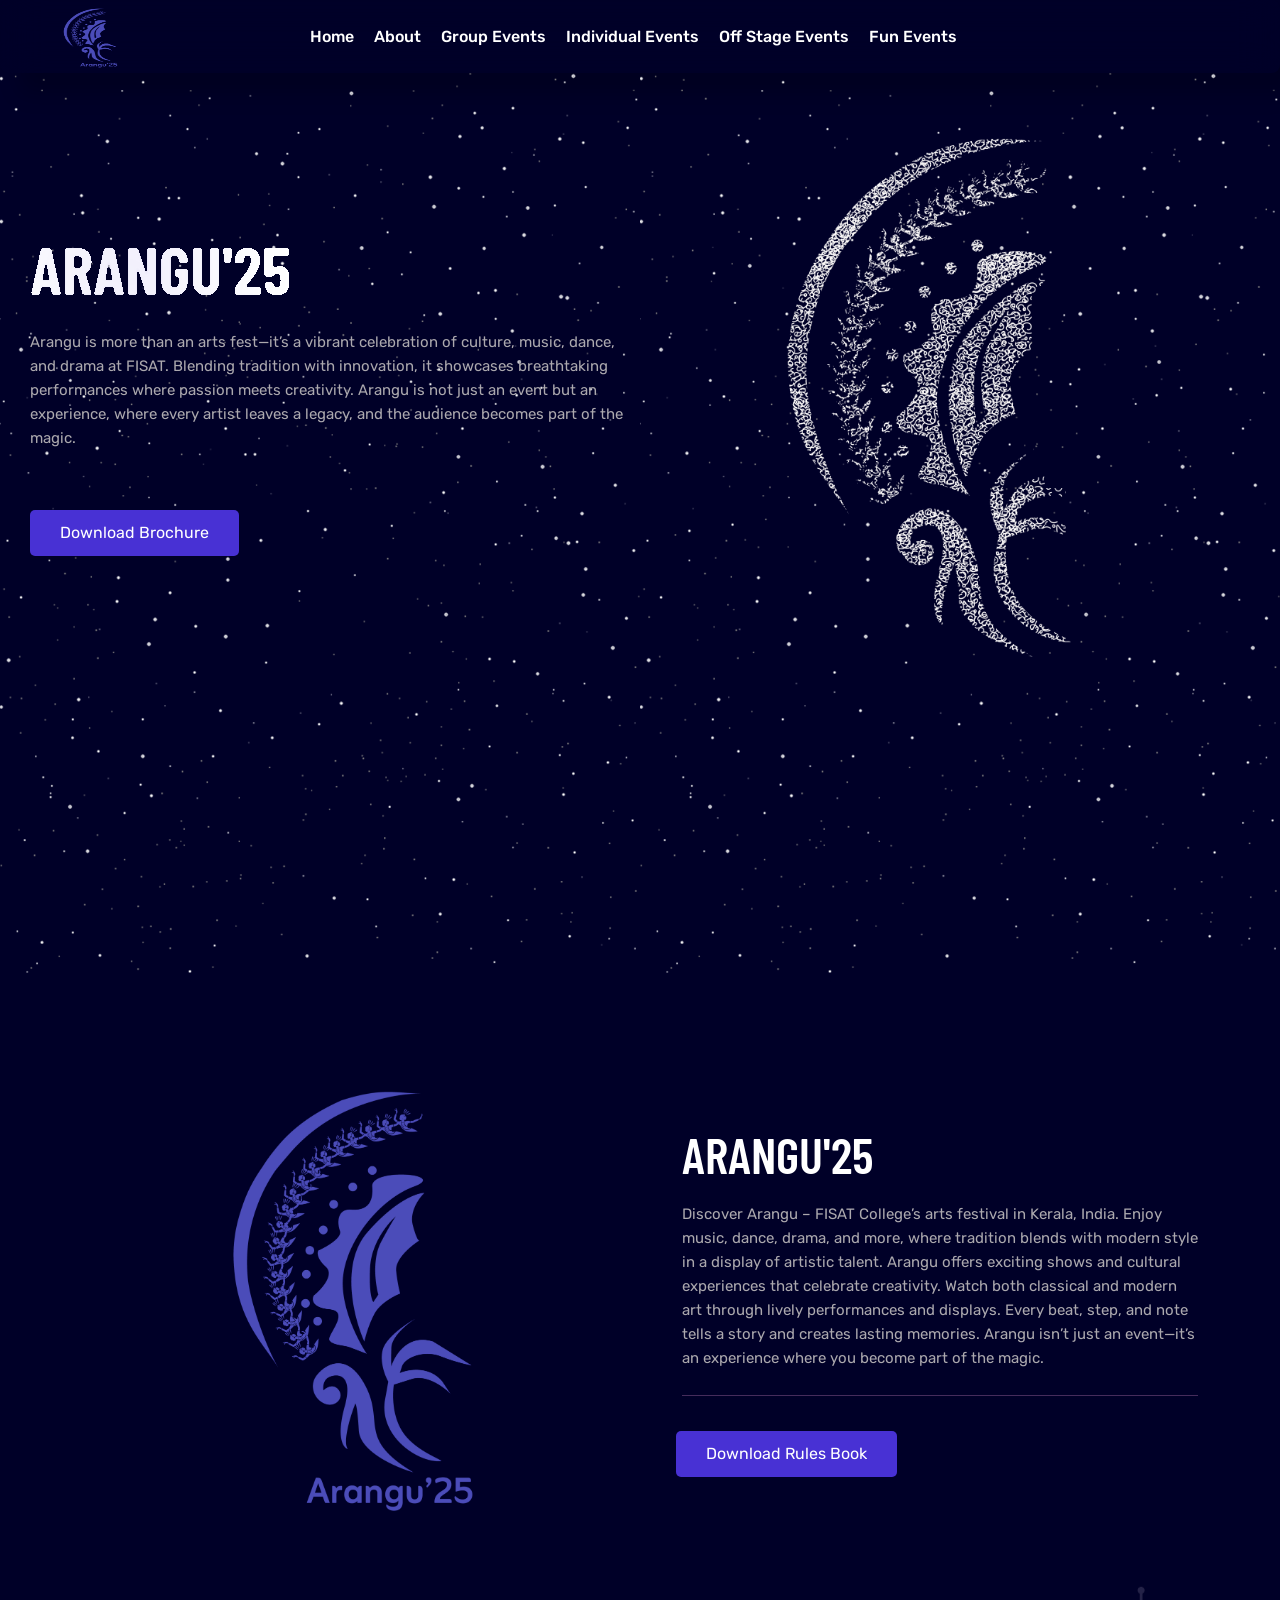
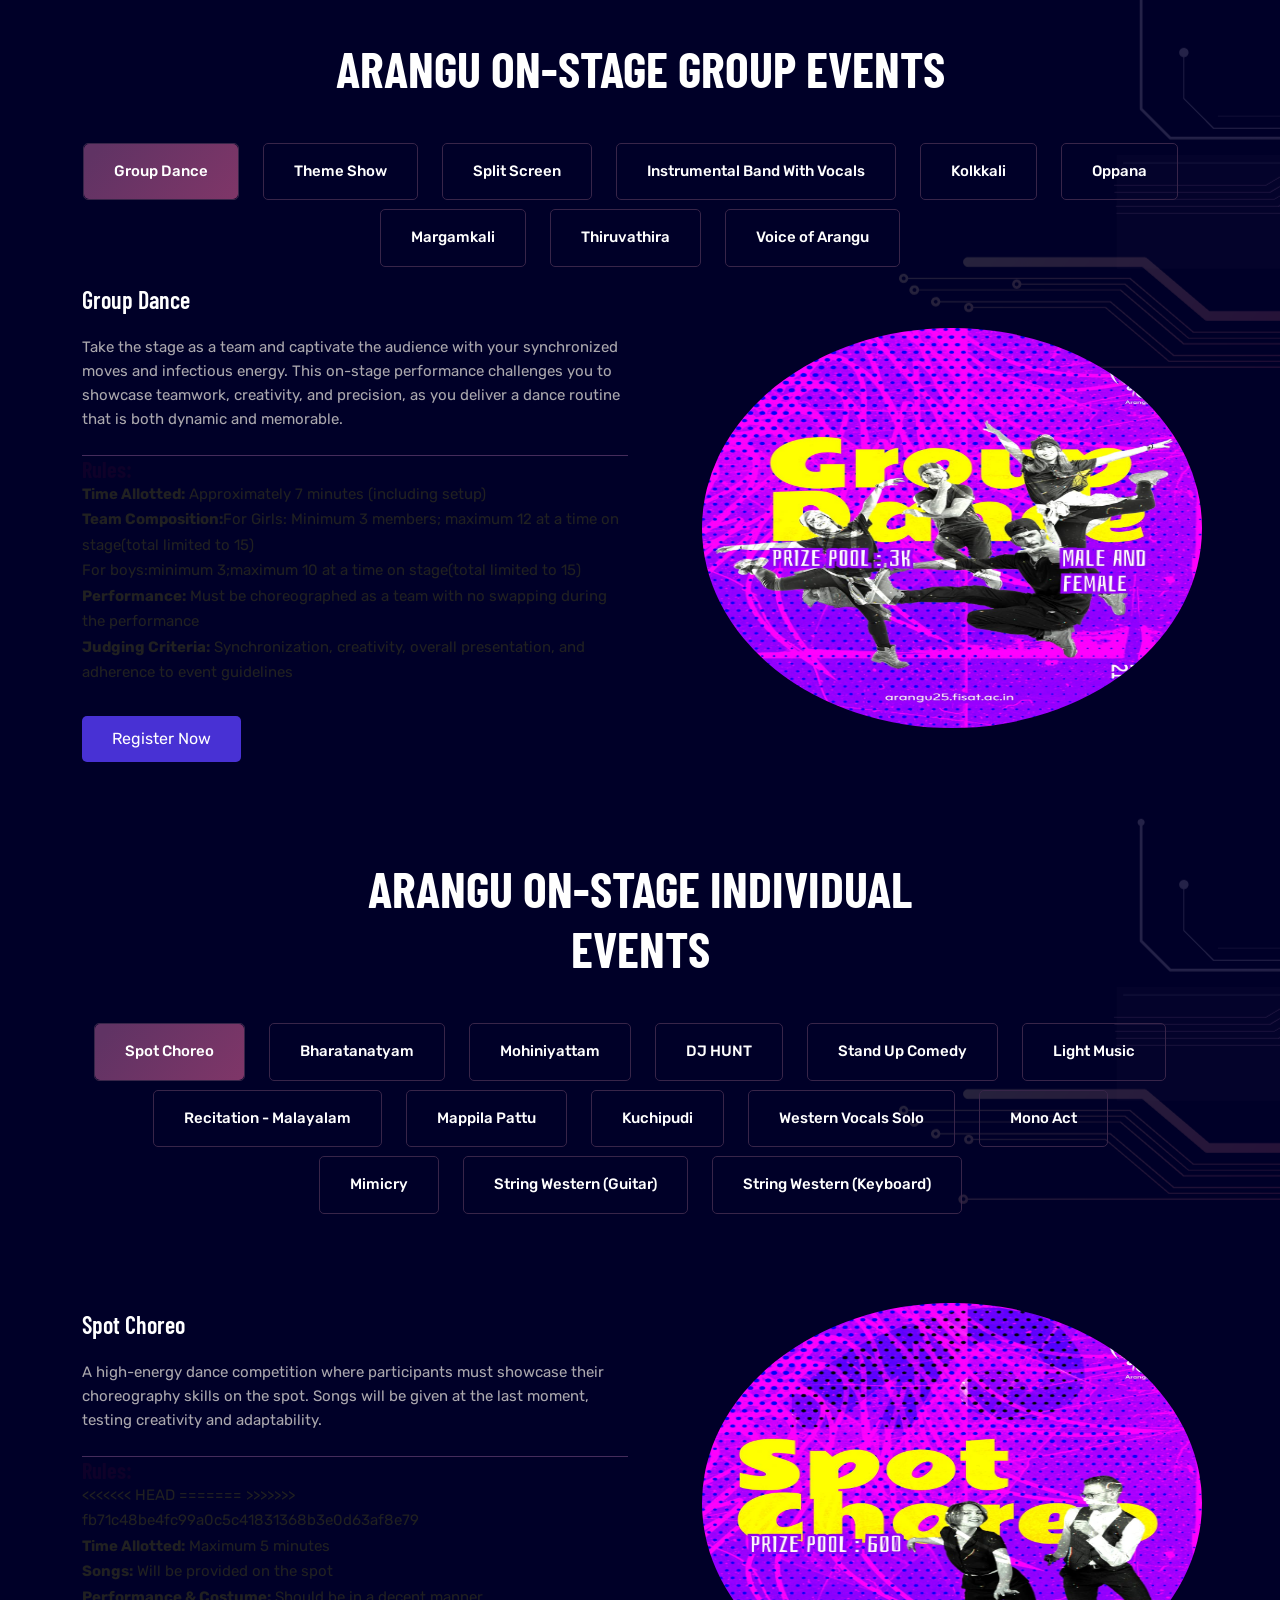
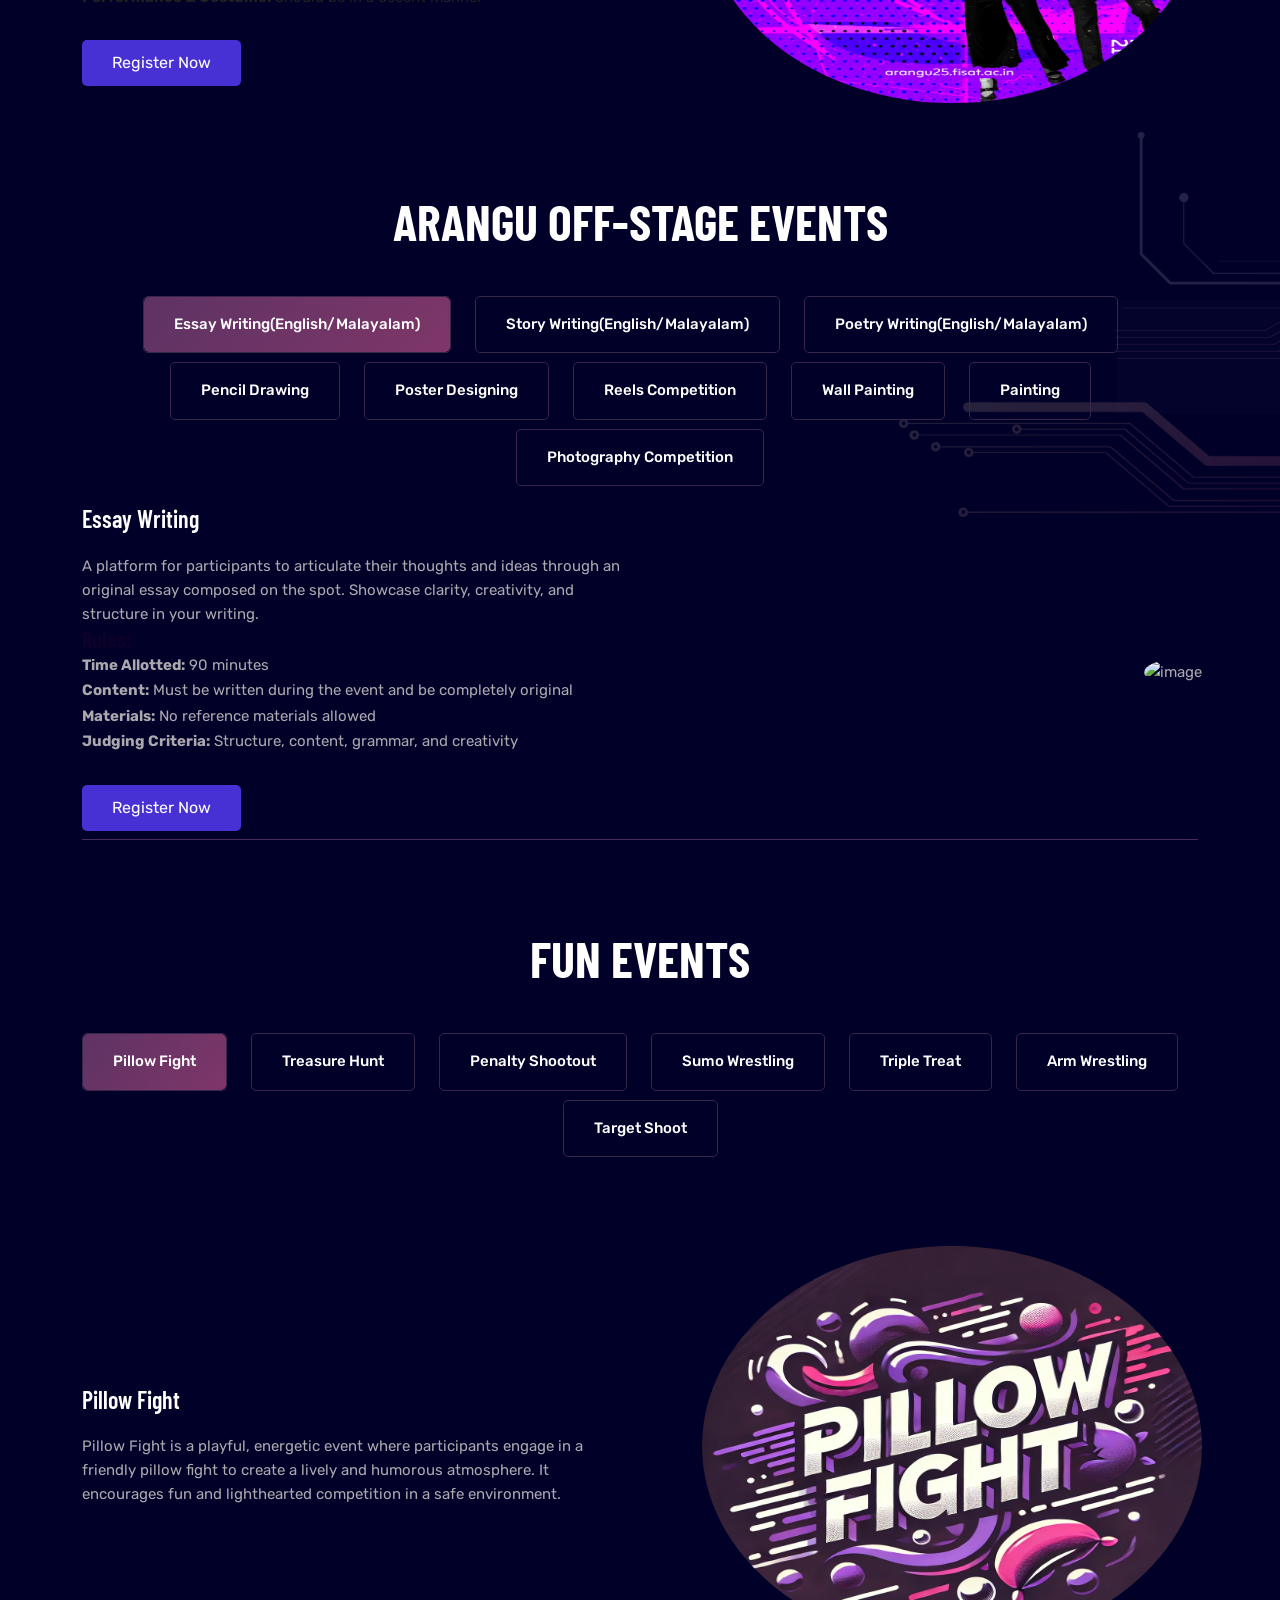
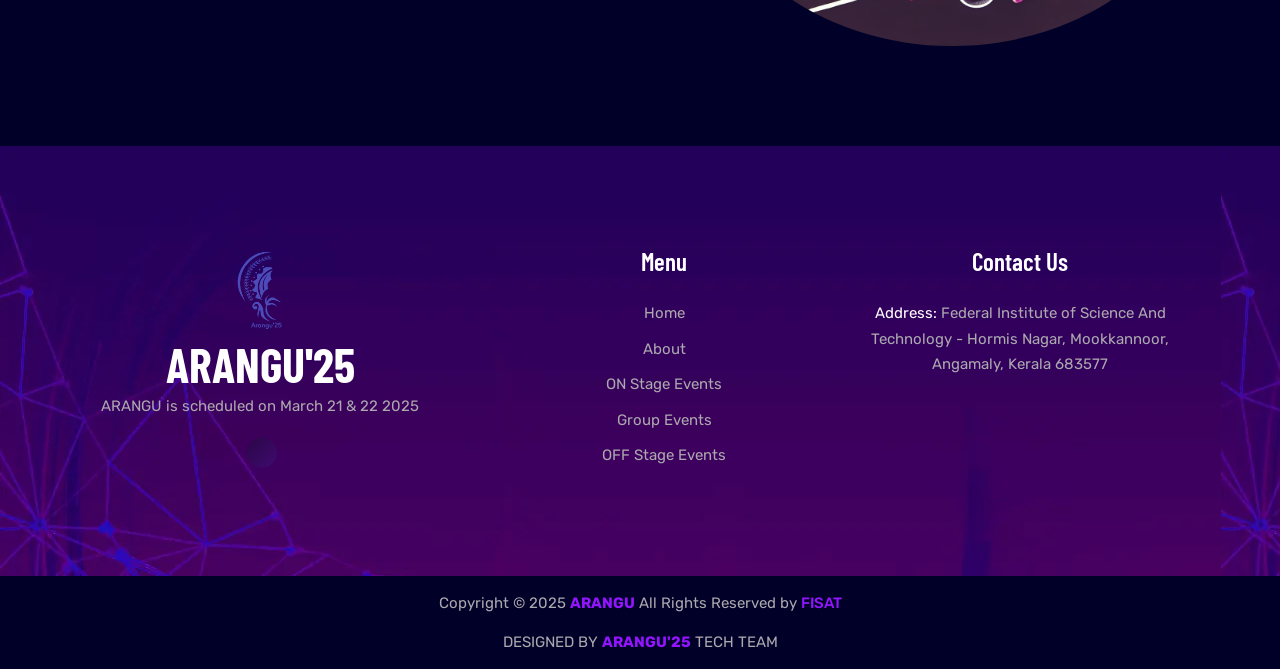
==== commit d79de9bf: "Merge branch 'main' of https://github.com/Psarx/Arangu-25" ====
--- a/index.html
+++ b/index.html
@@ -10,19 +10,19 @@
   <meta http-equiv="Expires" content="0" />
 
   <title>ARANGU'25</title>
-  <meta content=" Nautilus, the highly anticipated techno cultural fest organized by FISAT College in Kerala, India"
+  <meta content=" Arangu, the highly anticipated  arts fest organized by FISAT College in Kerala, India"
     name="description" />
-  <meta content="nautilus, nautilus 2023, fisat, federal institute of science & technology, techfest kerala"
+  <meta content="Arangu, arangu 2025, fisat, federal institute of science & technology, artsfest kerala"
     name="keywords" />
   <meta name="theme-color" content="#000028" />
 
   <!-- Open Graph / Facebook -->
   <meta property="og:type" content="website" />
-  <meta property="og:url" content="https://nautilus.fisat.ac.in/" />
-  <meta property="og:title" content="Nautilus" />
+  <meta property="og:url" content="https://arangu25.fisat.ac.in/" />
+  <meta property="og:title" content="Arangu" />
   <meta property="og:description"
-    content="Nautilus, the highly anticipated techno cultural fest organized by FISAT College in Kerala, India" />
-  <meta property="og:image" content="https://nautilus.fisat.ac.in/images/nautilus2-small-tall aspect ratio.png" />
+    content="Arangu, the highly anticipated  arts fest organized by FISAT College in Kerala, India" />
+  <meta property="og:image" content="https://arangu25.fisat.ac.in/images/logo.png aspect ratio.png" />
 
   <!-- Twitter -->
   <meta property="twitter:card" content="summary_large_image" />
@@ -718,7 +718,7 @@
             <div class="row align-items-center">
               <div class="col-lg-6 col-md-12">
                 <div class="cyber-defenses-image">
-                  <img src="https://media.istockphoto.com/id/165981317/vector/groups.jpg?s=612x612&w=0&k=20&c=m3dHjjIoP8AD9kBizDpXIYib7b-S72RLOq2pVzT8DrQ=" class="rounded-circle" alt="image" loading="lazy"style="width:500px;height:400px;" />
+                  <img src="images/groupdance.jpg" class="rounded-circle" alt="image" loading="lazy"style="width:500px;height:400px;" />
                 </div>
               </div>
 
@@ -744,7 +744,7 @@
             <div class="row align-items-center">
               <div class="col-lg-6 col-md-12">
                 <div class="cyber-defenses-image">
-                  <img src="https://encrypted-tbn0.gstatic.com/images?q=tbn:ANd9GcS5AOnjMqOajNqGlhW-wNZzitBPX04EAEy5HA&s" class="rounded-circle" alt="image" loading="lazy" style="width: 500px; height: 400px;">
+                  <img src="images/thiruvathira.webp" class="rounded-circle" alt="image" loading="lazy" style="width: 500px; height: 400px;">
                 </div>
                 
               </div>
@@ -813,7 +813,7 @@
             <div class="row align-items-center">
               <div class="col-lg-6 col-md-12">
                 <div class="cyber-defenses-image">
-                  <img src="images/Electric car-pana.svg" class="rounded-circle" alt="image" loading="lazy" />
+                  <img src="images/themeshow.webp" class="rounded-circle" alt="image" loading="lazy" />
                 </div>
               </div>
               <div class="col-lg-6 col-md-12 order-md-first">
@@ -848,7 +848,7 @@
             <div class="row align-items-center">
               <div class="col-lg-6 col-md-12">
                 <div class="cyber-defenses-image">
-                  <img src="https://e0.pxfuel.com/wallpapers/524/169/desktop-wallpaper-portal-2-13-game.jpg" class="rounded-circle" alt="image" loading="lazy"style="width:500px;height:400px;" />
+                  <img src="images/splitscreen.jpg" class="rounded-circle" alt="image" loading="lazy"style="width:500px;height:400px;" />
                 </div>
               </div>
               <div class="col-lg-6 col-md-12 order-md-first">
@@ -876,7 +876,7 @@
             <div class="row align-items-center">
               <div class="col-lg-6 col-md-12">
                 <div class="cyber-defenses-image">
-                  <img src="https://media.istockphoto.com/id/1544250876/vector/traditional-music-band-ink.jpg?s=612x612&w=0&k=20&c=YHgdk6x8A1sFdXlMzyhbjMtFKq8Pj-OJ_cBnk-8Rvxo=" class="rounded-circle" alt="image" loading="lazy"style="width:500px;height:400px;" />
+                  <img src="images/band.jpg" class="rounded-circle" alt="image" loading="lazy"style="width:500px;height:400px;" />
                 </div>
               </div>
               <div class="col-lg-6 col-md-12 order-md-first">
@@ -909,7 +909,7 @@
             <div class="row align-items-center">
               <div class="col-lg-6 col-md-12">
                 <div class="cyber-defenses-image">
-                  <img src="https://i.ytimg.com/vi/1oF768cEn1w/sddefault.jpg" class="rounded-circle" alt="image" loading="lazy" style="width:500px;height:400px;" />
+                  <img src="images/kolkali.webp" class="rounded-circle" alt="image" loading="lazy" style="width:500px;height:400px;" />
                 </div>
               </div>
 
@@ -943,7 +943,7 @@
             <div class="row align-items-center">
               <div class="col-lg-6 col-md-12">
                 <div class="cyber-defenses-image">
-                  <img src="https://blogger.googleusercontent.com/img/b/R29vZ2xl/AVvXsEi043fvlYtyx2M5ukzKQGkTctceuLRU1NZtGGju3MEsLTcxdt9hJ59GZ9ntmwL_fILo0wJOKcuYolSOjZnps7P06b8N-DmsbvCa3lnUhA_w25KNbThjPXuotGkDZ5r-DgJkX0fVFVLDjyw/s1600/Oppana-Small-fin.jpg" class="rounded-circle" alt="image" loading="lazy" style="width: 500px; height: 400px;">
+                  <img src="images/oppana.webp" class="rounded-circle" alt="image" loading="lazy" style="width: 500px; height: 400px;">
                 </div>
                 
               </div>
@@ -977,7 +977,7 @@
             <div class="row align-items-center">
               <div class="col-lg-6 col-md-12">
                 <div class="cyber-defenses-image">
-                  <img src="https://pranainsight.in/assets/img/asha/sub/MARGAMKALI.jpg" class="rounded-circle" alt="image" loading="lazy"style="width: 500px;height:400px;" />
+                  <img src="images/margamkali.webp" class="rounded-circle" alt="image" loading="lazy"style="width: 500px;height:400px;" />
                 </div>
               </div>
 
@@ -1073,7 +1073,7 @@
           <div class="row align-items-center">
             <div class="col-lg-6 col-md-12">
               <div class="cyber-defenses-image">
-                <img src="[data-uri]" class="rounded-circle" alt="image" loading="lazy"style="width:500px; height:400px;" />
+                <img src="images/spot.jpg" class="rounded-circle" alt="image" loading="lazy"style="width:500px; height:400px;" />
               </div>
             </div>
             <div class="col-lg-6 col-md-12 order-md-first">
@@ -1082,6 +1082,10 @@
                 <p>A high-energy dance competition where participants must showcase their choreography skills on the spot. Songs will be given at the last moment, testing creativity and adaptability.</p>
                 <h4>Rules:</h4>
                 <ul>
+<<<<<<< HEAD
+=======
+                  <!-- <li><strong>Category:</strong> Male & Female (separate)</li> -->
+>>>>>>> fb71c48be4fc99a0c5c41831368b3e0d63af8e79
                   <li><strong>Time Allotted:</strong> Maximum 5 minutes</li>
                   <li><strong>Songs:</strong> Will be provided on the spot</li>
                   <li><strong>Performance & Costume:</strong> Should be in a decent manner</li>
@@ -1099,7 +1103,7 @@
           <div class="row align-items-center">
             <div class="col-lg-6 col-md-12">
               <div class="cyber-defenses-image">
-                <img src="https://encrypted-tbn0.gstatic.com/images?q=tbn:ANd9GcRJUWcoNdDk458etzYtRLCvDaMFfVmnOUrg0w&s" class="rounded-circle" alt="image" loading="lazy"style="width:500px;height:400px;" />
+                <img src="images/bharathanatyam.jpg" class="rounded-circle" alt="image" loading="lazy"style="width:500px;height:400px;" />
               </div>
             </div>
             <div class="col-lg-6 col-md-12 order-md-first">
@@ -1126,7 +1130,7 @@
           <div class="row align-items-center">
             <div class="col-lg-6 col-md-12">
               <div class="cyber-defenses-image">
-                <img src="https://img.freepik.com/premium-vector/outline-sketch-indian-woman-dancer-dancing_231873-5755.jpg" class="rounded-circle" alt="image" loading="lazy"style="width:500px;height:400px;" />
+                <img src="images/mohiniyattom.webp" class="rounded-circle" alt="image" loading="lazy"style="width:500px;height:400px;" />
               </div>
             </div>
             <div class="col-lg-6 col-md-12 order-md-first">
@@ -1153,7 +1157,7 @@
           <div class="row align-items-center">
             <div class="col-lg-6 col-md-12">
               <div class="cyber-defenses-image">
-                <img src="https://encrypted-tbn0.gstatic.com/images?q=tbn:ANd9GcTOgHD2_QQBz_wlF78SYnENnBXvMGL4jc064Q&s" class="rounded-circle" alt="image" loading="lazy"style="width:500px;height:400px;" />
+                <img src="images/djhunt.jpg" class="rounded-circle" alt="image" loading="lazy"style="width:500px;height:400px;" />
               </div>
             </div>
             <div class="col-lg-6 col-md-12 order-md-first">
@@ -1366,7 +1370,7 @@
           <div class="row align-items-center">
             <div class="col-lg-6 col-md-12">
               <div class="cyber-defenses-image">
-                <img src="https://www.shutterstock.com/image-vector/cartoon-flat-funny-fat-bald-260nw-1866679765.jpg" class="rounded-circle" alt="image" loading="lazy"style="width:500px;height:400px;" />
+                <img src="images/mimicry.jpg" class="rounded-circle" alt="image" loading="lazy"style="width:500px;height:400px;" />
               </div>
             </div>
             <div class="col-lg-6 col-md-12 order-md-first">
@@ -2154,7 +2158,7 @@
             <div class="row align-items-center">
               <div class="col-lg-6 col-md-12">
                 <div class="cyber-defenses-image">
-                  <img src="https://www.shutterstock.com/image-vector/three-smiling-girls-pajamas-fighting-260nw-1085299988.jpg" class="rounded-circle" alt="image" loading="lazy" style="width:500px; height:400px;" />
+                  <img src="images/pillow fight.webp" class="rounded-circle" alt="image" loading="lazy" style="width:500px; height:400px;" />
                 </div>
               </div>
               <div class="col-lg-6 col-md-12 order-md-first">
@@ -2173,7 +2177,7 @@
             <div class="row align-items-center">
               <div class="col-lg-6 col-md-12">
                 <div class="cyber-defenses-image">
-                  <img src="https://thumbs.dreamstime.com/b/cartoon-kids-treasure-hunt-cartoon-kids-treasure-hunt-343018547.jpg" class="rounded-circle" alt="image" loading="lazy" style="width:500px; height:400px;" />
+                  <img src="images/treasure.webp" class="rounded-circle" alt="image" loading="lazy" style="width:500px; height:400px;" />
                 </div>
               </div>
               <div class="col-lg-6 col-md-12 order-md-first">
@@ -2192,7 +2196,7 @@
             <div class="row align-items-center">
               <div class="col-lg-6 col-md-12">
                 <div class="cyber-defenses-image">
-                  <img src="https://www.shutterstock.com/shutterstock/videos/1064271754/thumb/6.jpg?ip=x480" class="rounded-circle" alt="image" loading="lazy" style="width:500px; height:400px;" />
+                  <img src="images/penalty.webp" class="rounded-circle" alt="image" loading="lazy" style="width:500px; height:400px;" />
                 </div>
               </div>
               <div class="col-lg-6 col-md-12 order-md-first">
@@ -2211,7 +2215,7 @@
             <div class="row align-items-center">
               <div class="col-lg-6 col-md-12">
                 <div class="cyber-defenses-image">
-                  <img src="https://www.shutterstock.com/image-photo/black-white-street-art-style-600nw-2585931343.jpg" class="rounded-circle" alt="image" loading="lazy" style="width:500px; height:400px;" />
+                  <img src="images/sumo.webp" class="rounded-circle" alt="image" loading="lazy" style="width:500px; height:400px;" />
                 </div>
               </div>
               <div class="col-lg-6 col-md-12 order-md-first">
@@ -2230,7 +2234,7 @@
             <div class="row align-items-center">
               <div class="col-lg-6 col-md-12">
                 <div class="cyber-defenses-image">
-                  <img src="https://freedesignfile.com/image/preview/16970/basketball-cartoon-drawing-black-and-white-vector.png" class="rounded-circle" alt="image" loading="lazy" style="width:500px; height:400px;" />
+                  <img src="images/triple.webp" class="rounded-circle" alt="image" loading="lazy" style="width:500px; height:400px;" />
                 </div>
               </div>
               <div class="col-lg-6 col-md-12 order-md-first">
@@ -2249,7 +2253,7 @@
             <div class="row align-items-center">
               <div class="col-lg-6 col-md-12">
                 <div class="cyber-defenses-image">
-                  <img src="https://t4.ftcdn.net/jpg/03/00/72/73/360_F_300727300_Ka42rZjGY5xqq6cOp89bzagXWx3bVfwg.jpg" class="rounded-circle" alt="image" loading="lazy" style="width:500px; height:400px;" />
+                  <img src="images/arm.webp" class="rounded-circle" alt="image" loading="lazy" style="width:500px; height:400px;" />
                 </div>
               </div>
               <div class="col-lg-6 col-md-12 order-md-first">
@@ -2268,7 +2272,7 @@
             <div class="row align-items-center">
               <div class="col-lg-6 col-md-12">
                 <div class="cyber-defenses-image">
-                  <img src="https://encrypted-tbn0.gstatic.com/images?q=tbn:ANd9GcTXmXBJAuplw5du66lCYOT6mM8ZdewTW-5ZEQ&s" class="rounded-circle" alt="image" loading="lazy" style="width:500px; height:400px;" />
+                  <img src="images/target.webp" class="rounded-circle" alt="image" loading="lazy" style="width:500px; height:400px;" />
                 </div>
               </div>
               <div class="col-lg-6 col-md-12 order-md-first">
@@ -2709,14 +2713,14 @@
 									</li> -->
 
               <li>
-                <a href="#workshops"> ON Stage Events </a>
+                <a href="#individualevents"> ON Stage Events </a>
               </li>
               <li>
-                <a href="#autoshow"> Pro Show </a>
+                <a href="#groupevents"> Group Events </a>
               </li>
 
               <li>
-                <a href="#competition"> OFF Stage Events </a>
+                <a href="#offstage"> OFF Stage Events </a>
               </li>
               <!-- <li>
                 <a href="#fisatcup"> Fisat Cup </a>
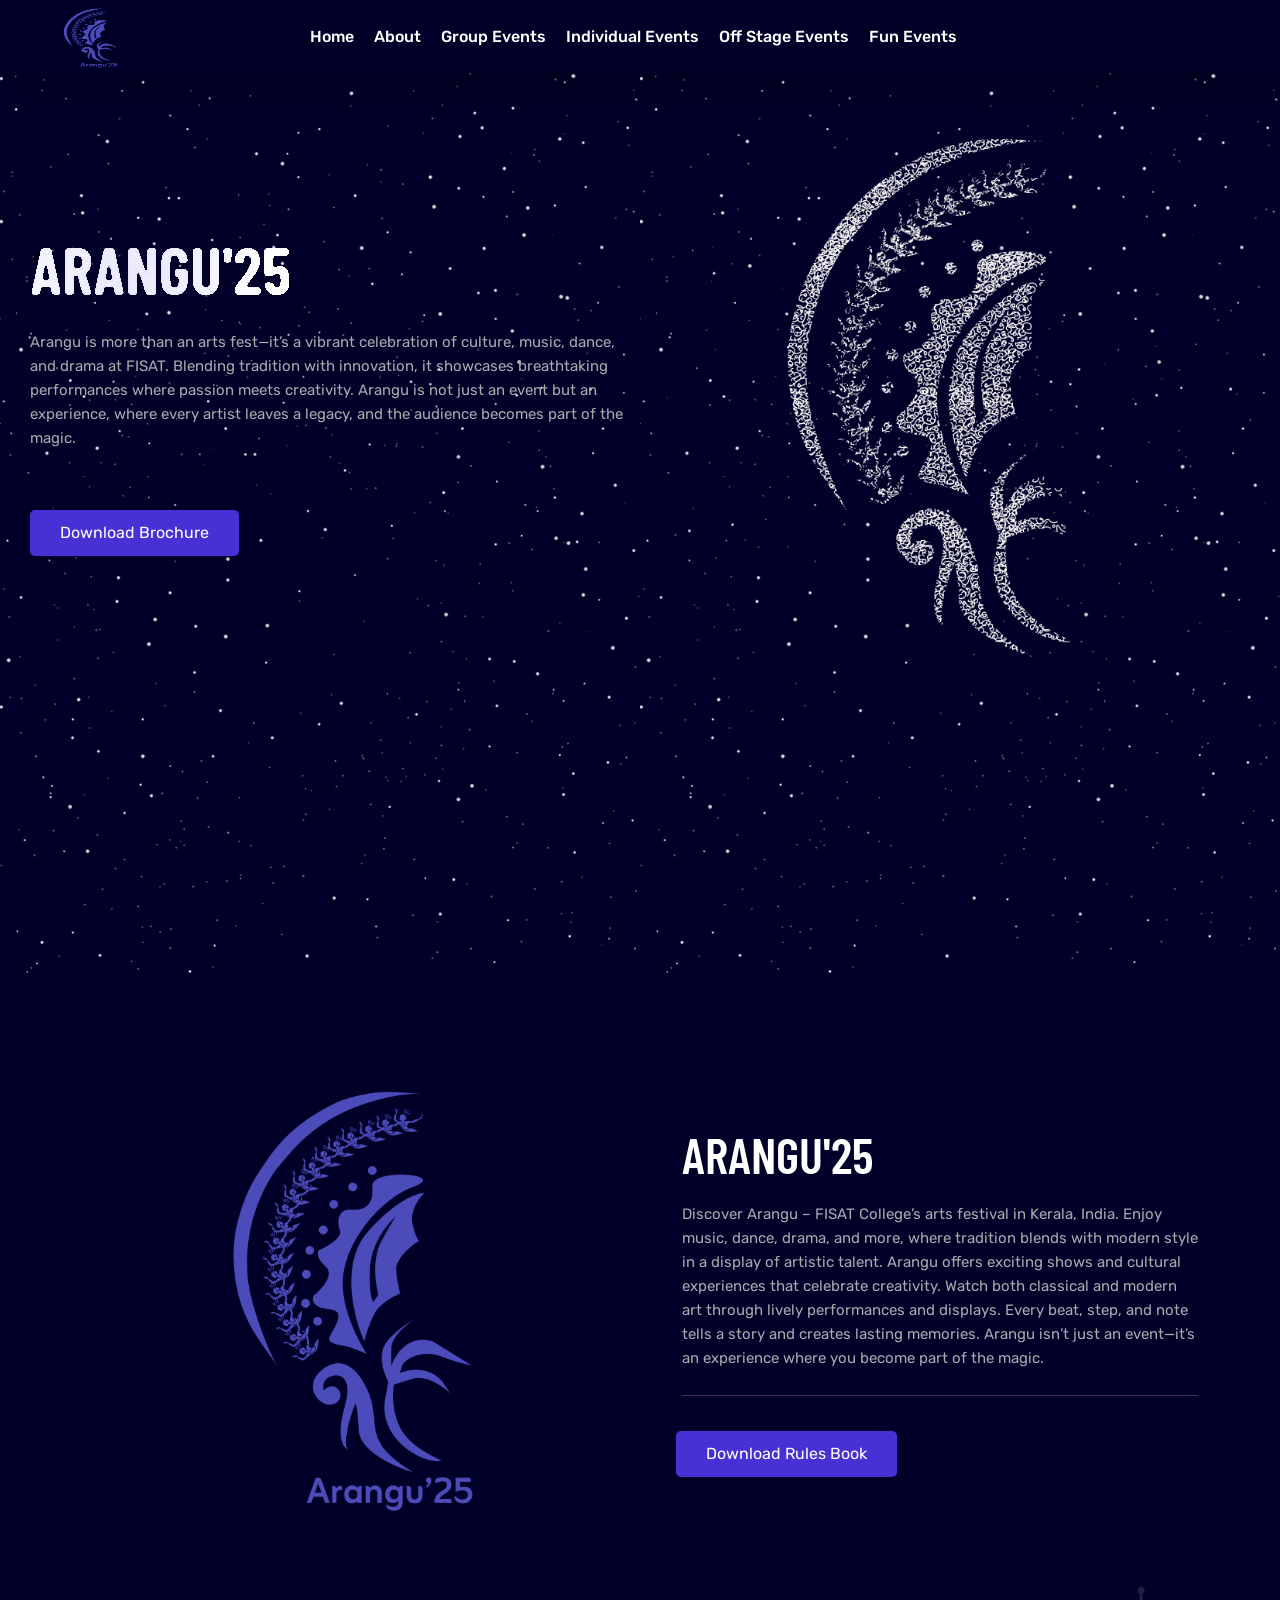
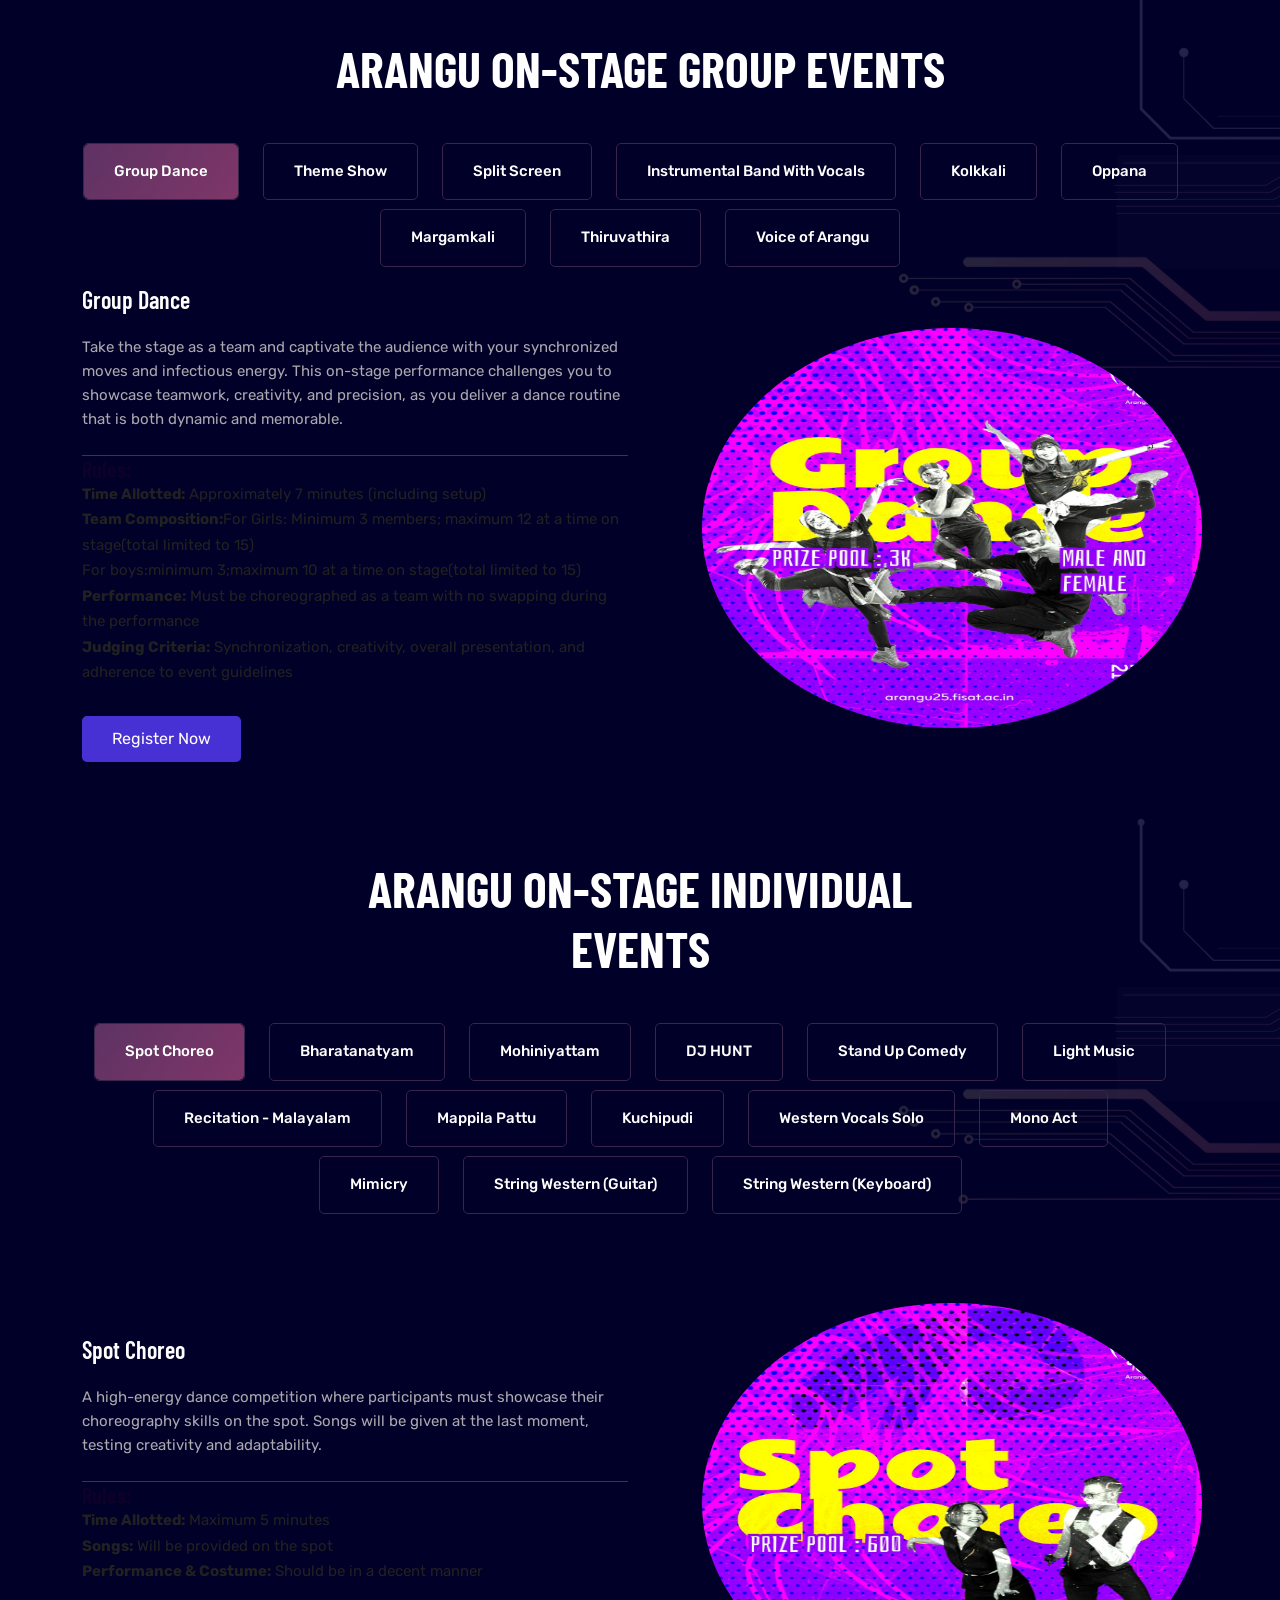
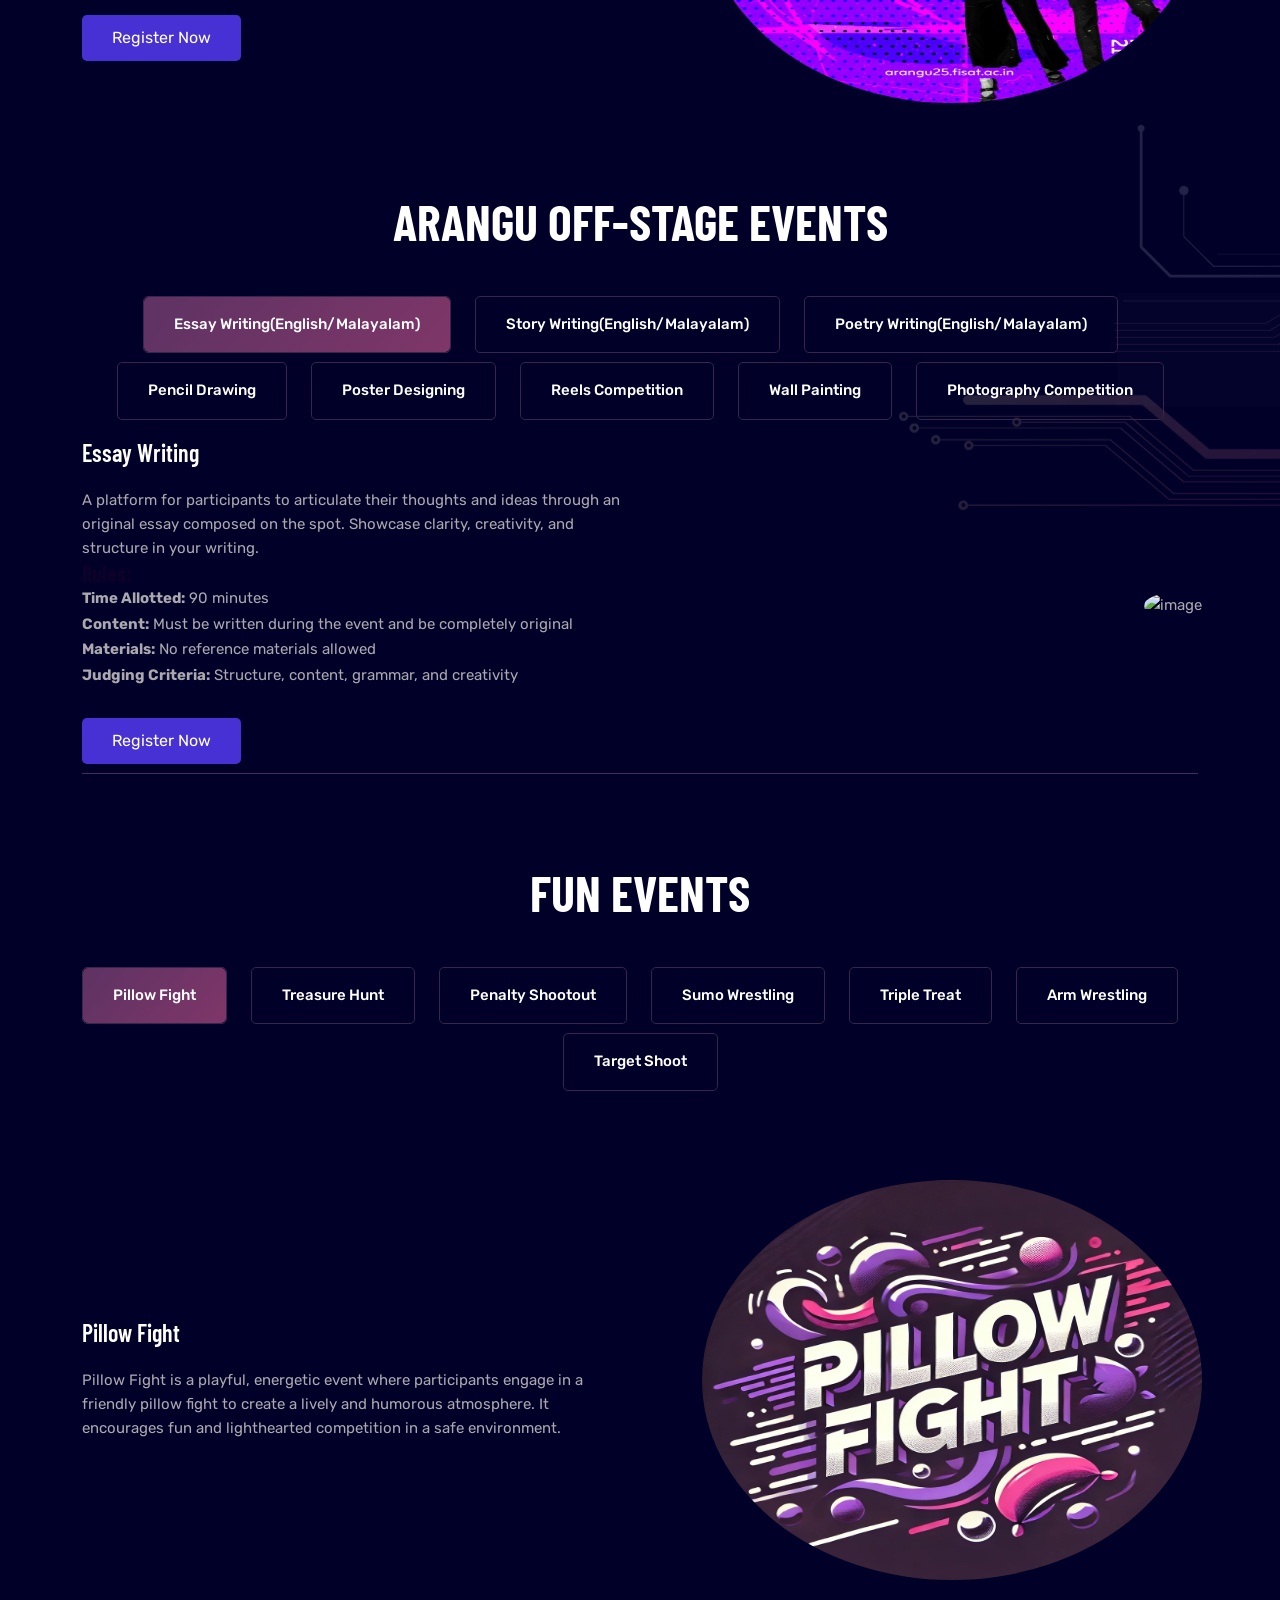
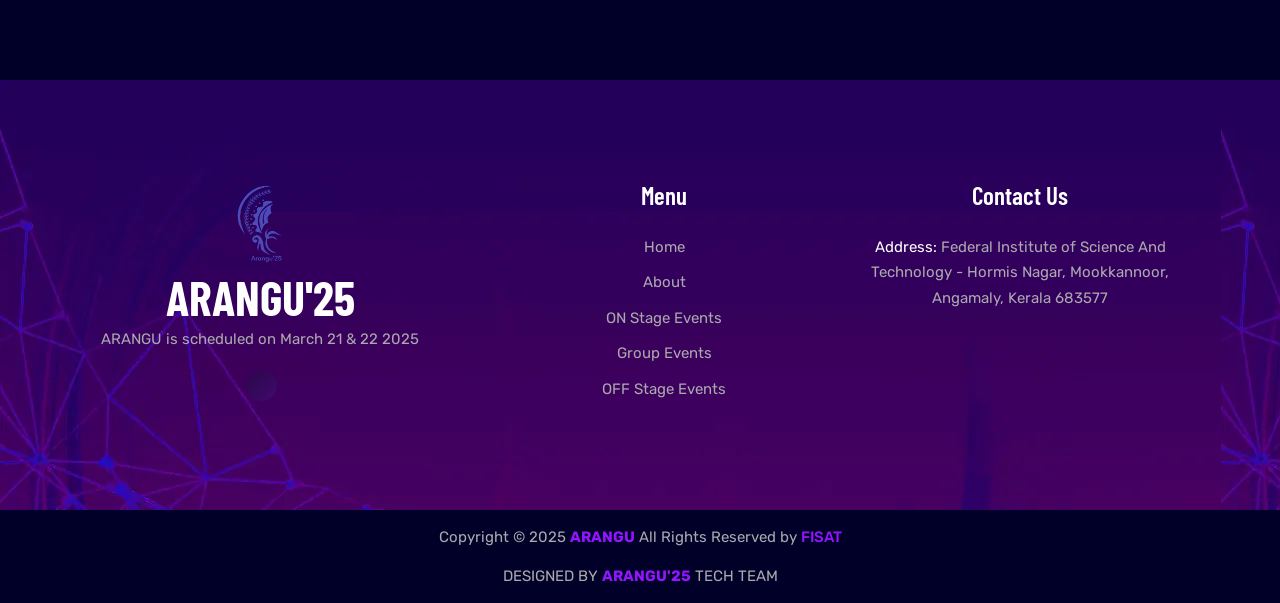
==== commit 71c83e6c: "updation stage 2" ====
--- a/index.html
+++ b/index.html
@@ -779,7 +779,7 @@
             <div class="row align-items-center">
               <div class="col-lg-6 col-md-12">
                 <div class="cyber-defenses-image">
-                  <img src="https://encrypted-tbn0.gstatic.com/images?q=tbn:ANd9GcS5AOnjMqOajNqGlhW-wNZzitBPX04EAEy5HA&s" class="rounded-circle" alt="image" loading="lazy" style="width: 500px; height: 400px;">
+                  <img src="images/voiceofarangu.jpg" class="rounded-circle" alt="image" loading="lazy" style="width: 500px; height: 400px;">
                 </div>
                 
               </div>
@@ -1082,10 +1082,8 @@
                 <p>A high-energy dance competition where participants must showcase their choreography skills on the spot. Songs will be given at the last moment, testing creativity and adaptability.</p>
                 <h4>Rules:</h4>
                 <ul>
-<<<<<<< HEAD
-=======
                   <!-- <li><strong>Category:</strong> Male & Female (separate)</li> -->
->>>>>>> fb71c48be4fc99a0c5c41831368b3e0d63af8e79
+
                   <li><strong>Time Allotted:</strong> Maximum 5 minutes</li>
                   <li><strong>Songs:</strong> Will be provided on the spot</li>
                   <li><strong>Performance & Costume:</strong> Should be in a decent manner</li>
@@ -1531,9 +1529,9 @@
             <a class="nav-link" id="DevOps-tab" data-bs-toggle="tab" href="#wallpaint" role="tab"
               aria-controls="DevOps">Wall Painting</a>
           </li>
-          <li class="nav-item">
+          <!-- <li class="nav-item">
             <a class="nav-link" id="golang-tab" data-bs-toggle="tab" href="#painting" role="tab" aria-controls="golang">Painting</a>
-          </li>
+          </li> -->
           <li class="nav-item">
             <a class="nav-link" id="webDev-tab" data-bs-toggle="tab" href="#photo" role="tab"
               aria-controls="webDev">Photography Competition</a>
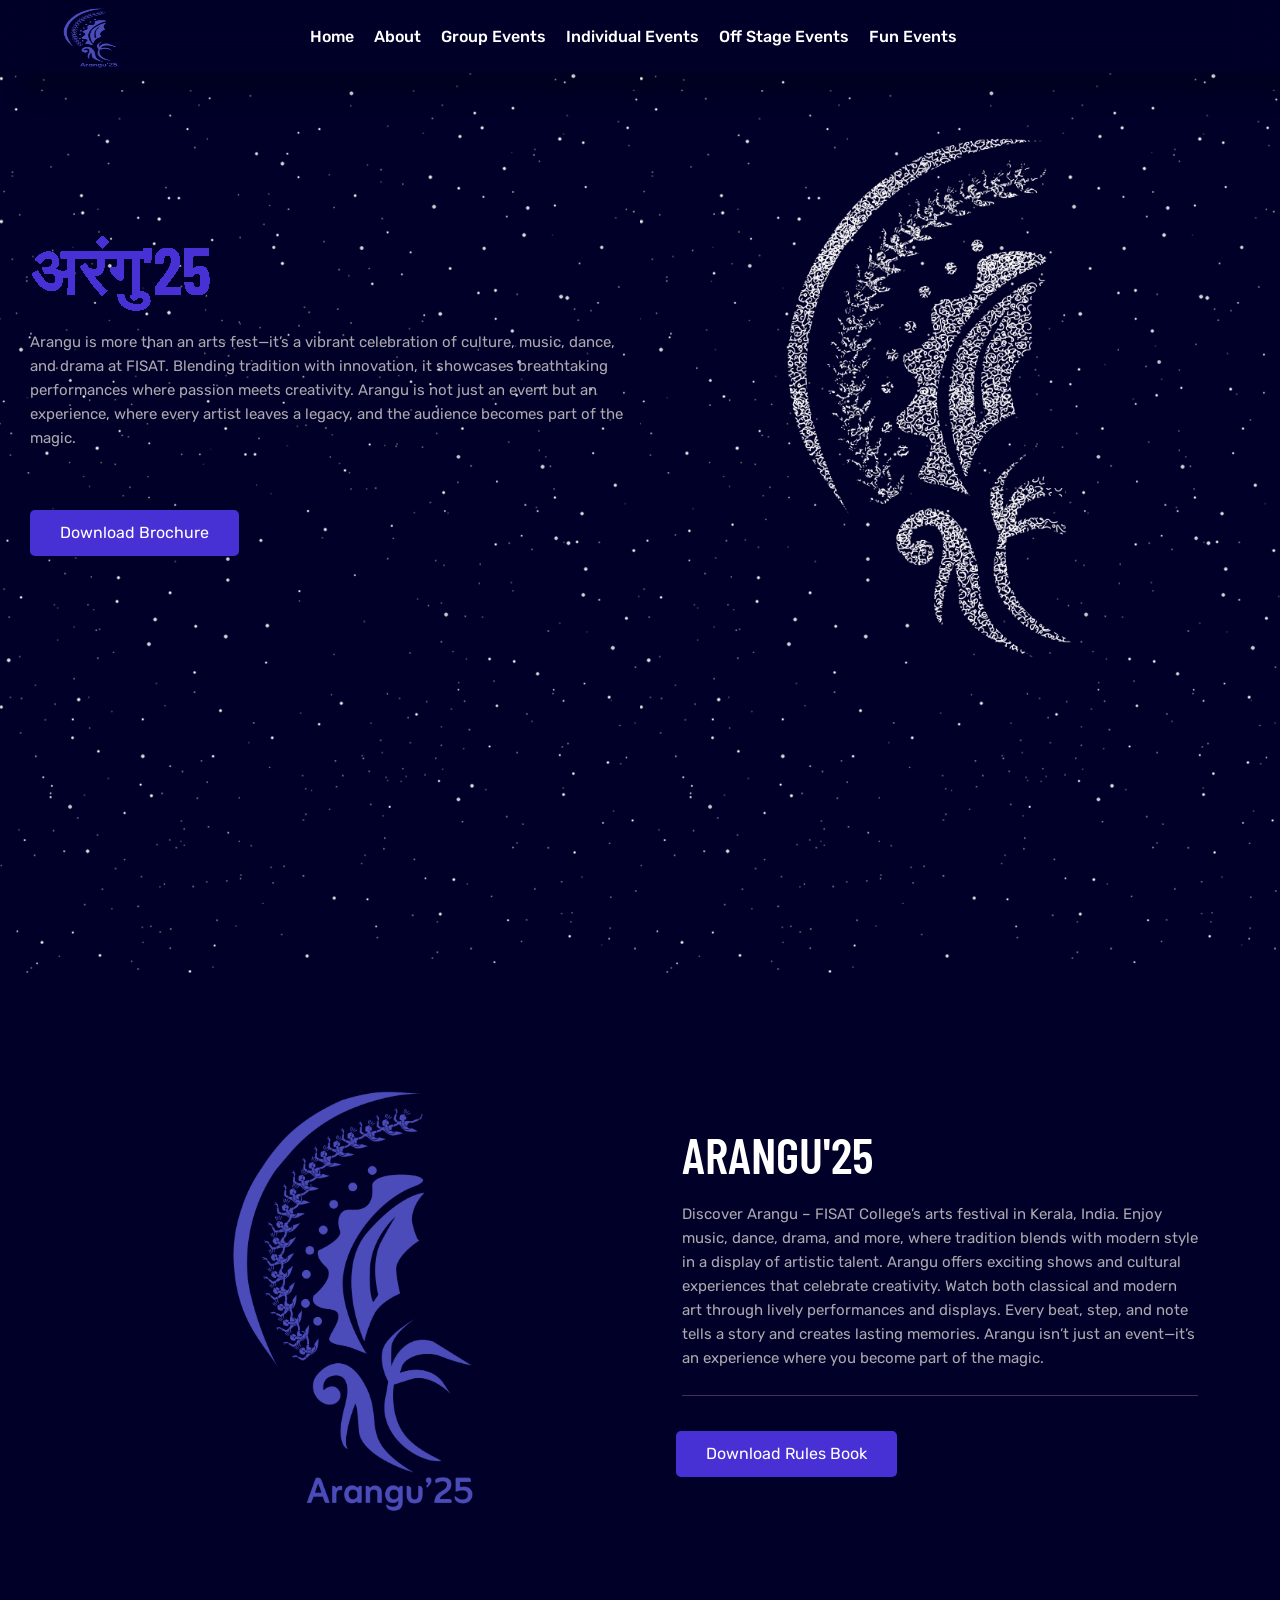
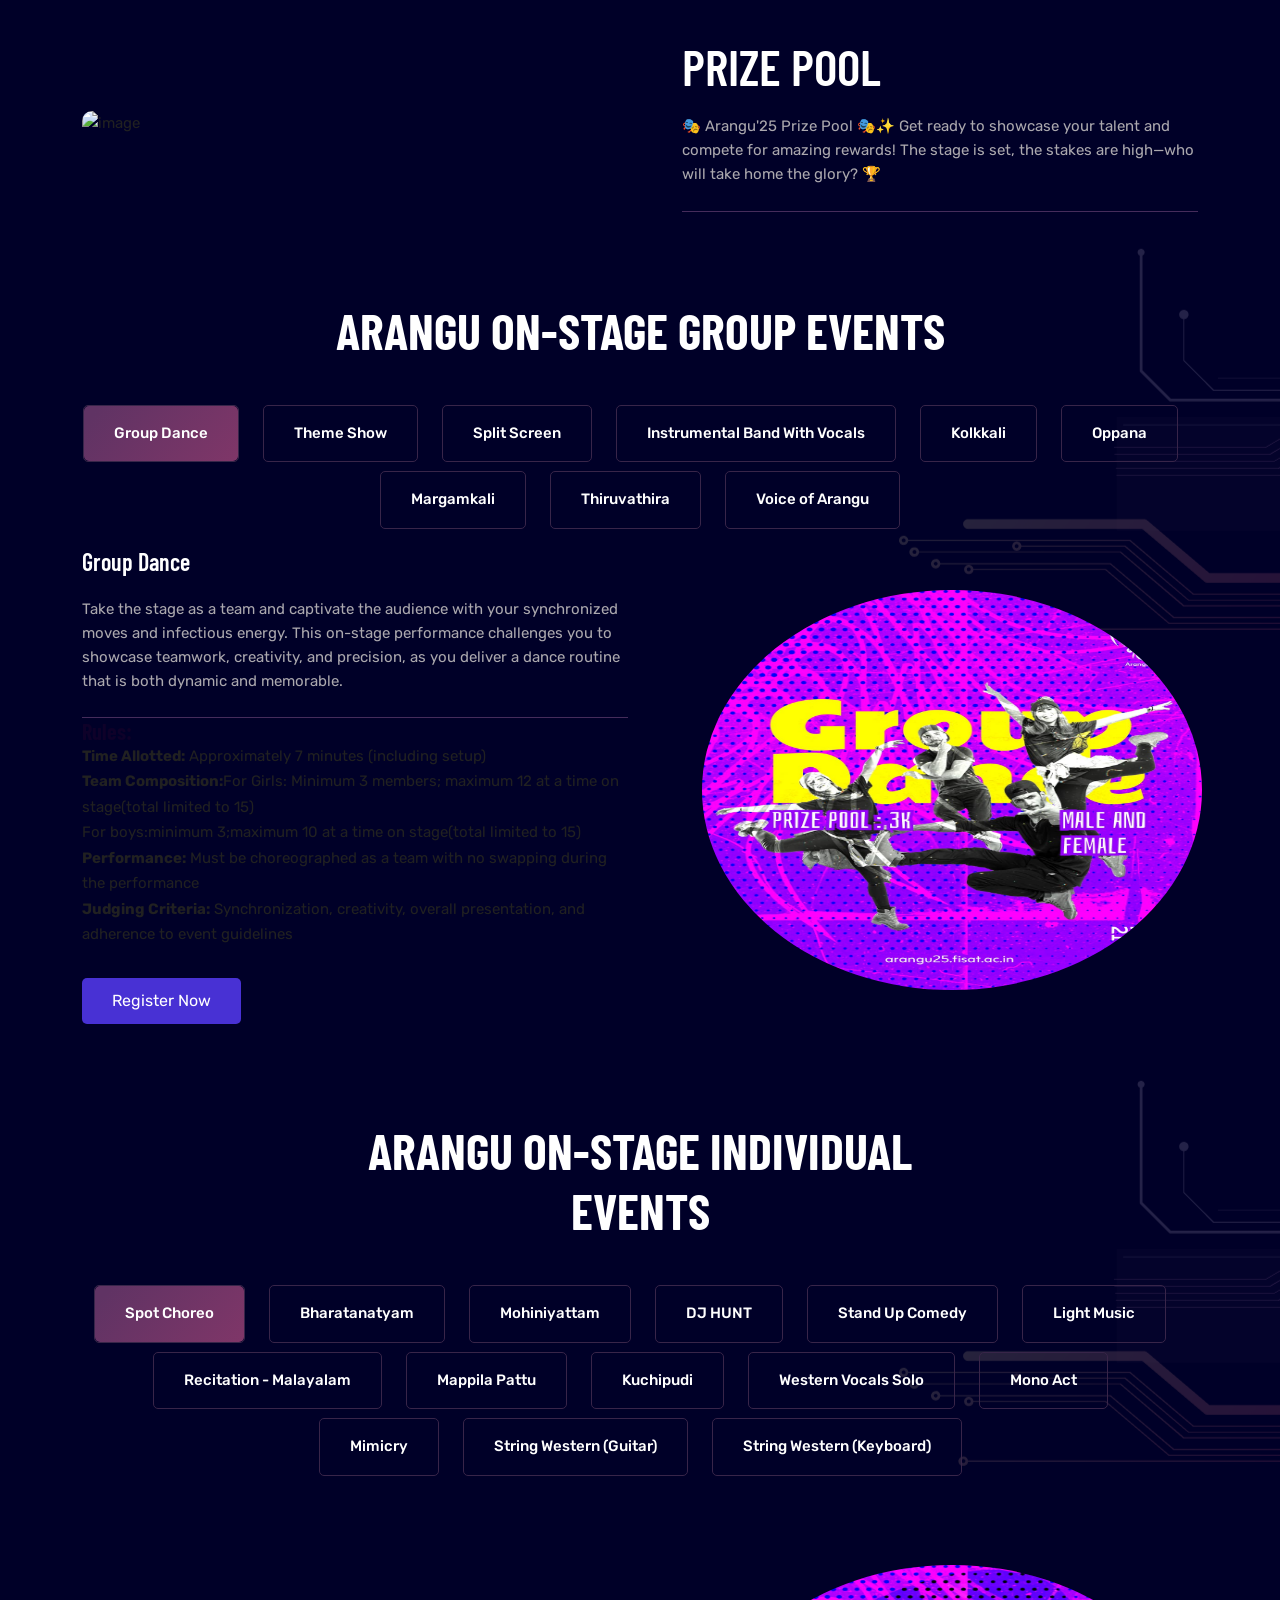
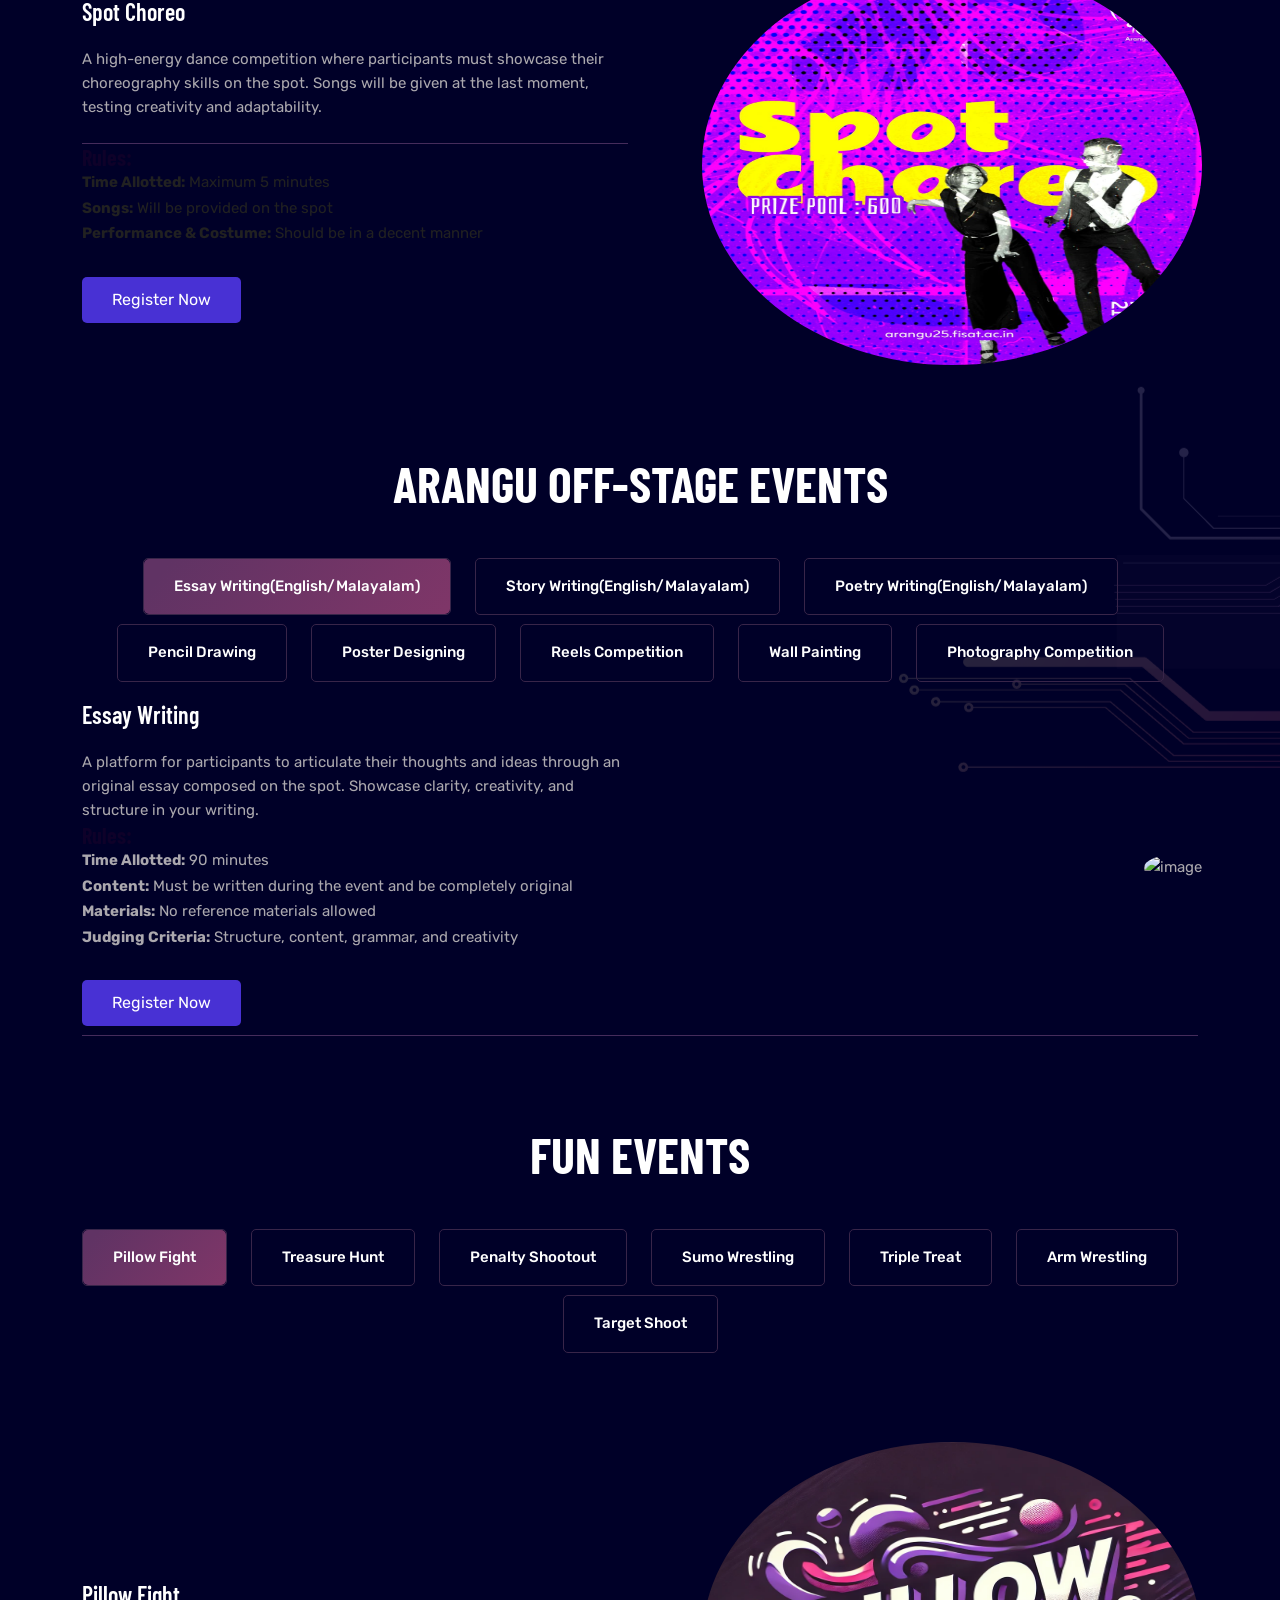
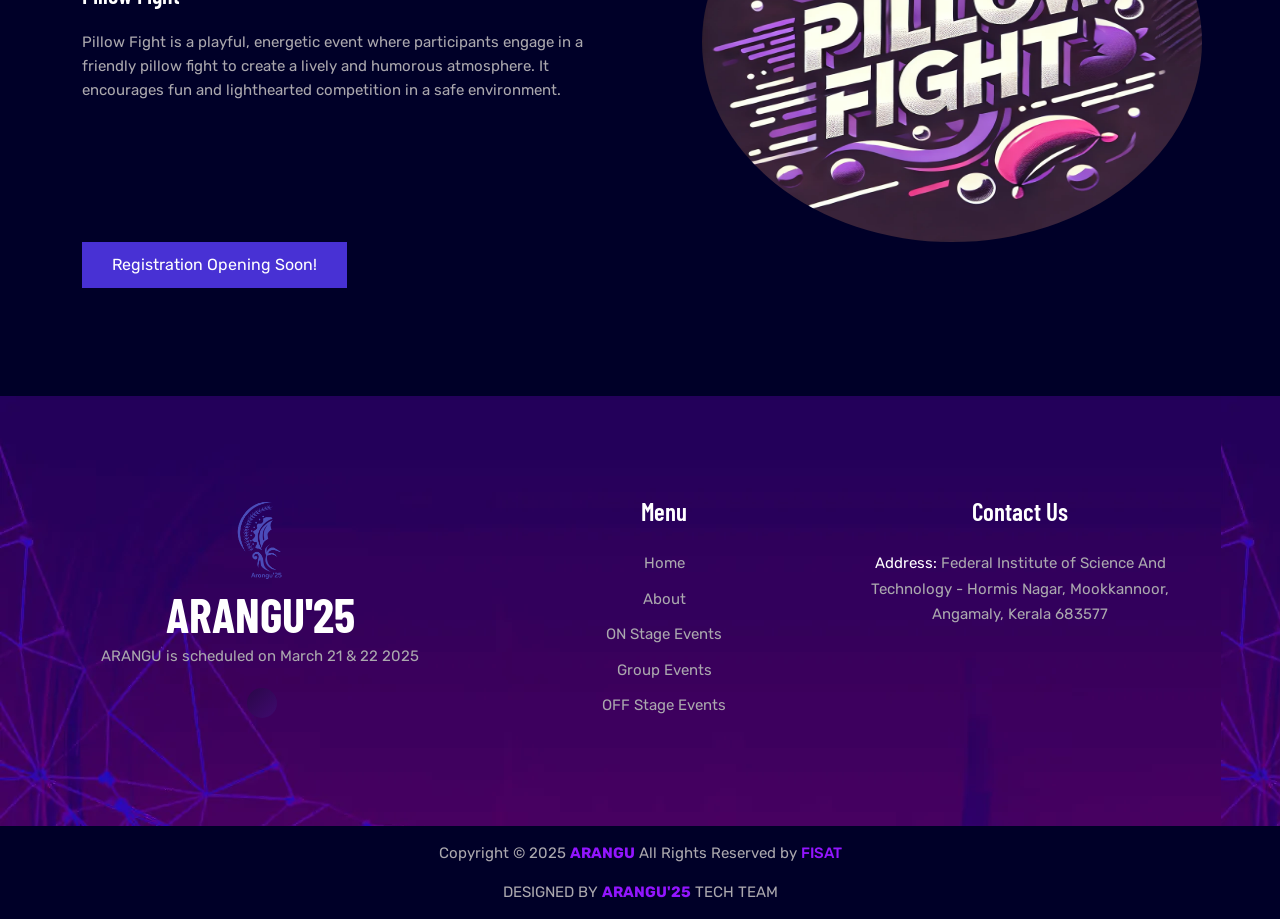
==== commit 1b9ee4f4: "images all done" ====
--- a/index.html
+++ b/index.html
@@ -276,7 +276,6 @@
         <div class="col-lg-6 col-md-12 order-md-first">
           <div class="new-main-banner-black-content">
             <h1 class="wow animate__animated animate__fadeInLeft icefoss_title" data-wow-delay="0.2s">
-              <!-- NAUTILUS -->
               <!-- The two texts -->
               <div id="container-text">
                 <span id="text1"></span>
@@ -624,7 +623,41 @@
       </div>
     </div>
   </div>
-
+  <div class="safer-world-area-without-color" id="about" style="padding-top: 86px">
+    <div class="container">
+      <div class="row align-items-center">
+        <div class="col-lg-6 col-md-12">
+          <div class="safer-world-image">
+            <img src="images/PRIZE.png" alt="image" loading="lazy" style="border-radius: 10px;">
+            <!-- <img src="images/btm-dots.png" alt="image" loading="lazy" /> -->
+          </div>
+        </div>
+
+        <div class="col-lg-6 col-md-12">
+          <div class="safer-world-content white-color-content">
+            <h3>PRIZE POOL</h3>
+            <p>
+              🎭 Arangu'25 Prize Pool 🎭✨
+Get ready to showcase your talent and compete for amazing rewards! The stage is set, the stakes are high—who will take home the glory? 🏆</p>
+            
+          </div>
+          <!-- <div class="new-main-banner-black-content .banner-btn li .default-btn">
+          <ul class="banner-btn wow animate__animated animate__fadeInUp" data-wow-delay="0.5s" style="margin-left:24px">
+            <li>
+                <a
+                  
+                  class="default-btn"
+                  id="register-nautius"
+                  href="ARANGU'25 RULES AND REGULATIONS.pdf"
+                  >Download Rules Book</a
+                >
+            </li>
+          </ul> -->
+        </div>
+        </div>
+      </div>
+    </div>
+  </div>
   <!-- Arangu On-Stage Group Events -->
   <div class="cyber-defenses-area pt-100" id="groupevents">
     <div class="container">
@@ -1183,7 +1216,7 @@
           <div class="row align-items-center">
             <div class="col-lg-6 col-md-12">
               <div class="cyber-defenses-image">
-                <img src="https://encrypted-tbn0.gstatic.com/images?q=tbn:ANd9GcSJppYOvKfJAJrrM3xEc599osPxCvhRN28xcg&s" class="rounded-circle" alt="image" loading="lazy"style="width:500px;height:400px;" />
+                <img src="images/standup.webp" class="rounded-circle" alt="image" loading="lazy"style="width:500px;height:400px;" />
               </div>
             </div>
             <div class="col-lg-6 col-md-12 order-md-first">
@@ -1210,7 +1243,7 @@
           <div class="row align-items-center">
             <div class="col-lg-6 col-md-12">
               <div class="cyber-defenses-image">
-                <img src="https://thumbs.dreamstime.com/b/music-staff-notes-vector-cartoon-white-background-196033230.jpg" class="rounded-circle" alt="image" loading="lazy"style="width:500px;height:400px;" />
+                <img src="images/lightmusic.webp" class="rounded-circle" alt="image" loading="lazy"style="width:500px;height:400px;" />
               </div>
             </div>
             <div class="col-lg-6 col-md-12 order-md-first">
@@ -1236,7 +1269,7 @@
           <div class="row align-items-center">
             <div class="col-lg-6 col-md-12">
               <div class="cyber-defenses-image">
-                <img src="images/3d modeling-ws.svg" class="rounded-circle" alt="image" loading="lazy" />
+                <img src="images/recitation.webp" class="rounded-circle" alt="image" loading="lazy" />
               </div>
             </div>
             <div class="col-lg-6 col-md-12 order-md-first">
@@ -1264,7 +1297,7 @@
           <div class="row align-items-center">
             <div class="col-lg-6 col-md-12">
               <div class="cyber-defenses-image">
-                <img src="https://encrypted-tbn0.gstatic.com/images?q=tbn:ANd9GcRU0EuxdtZzGnoAxuE2aCHCL-8ivTfuzuE8Ng&s" class="rounded-circle" alt="image" loading="lazy"style="width:500px;height:400px;" />
+                <img src="images/recitation.webp" class="rounded-circle" alt="image" loading="lazy"style="width:500px;height:400px;" />
               </div>
             </div>
             <div class="col-lg-6 col-md-12 order-md-first">
@@ -1289,7 +1322,7 @@
           <div class="row align-items-center">
             <div class="col-lg-6 col-md-12">
               <div class="cyber-defenses-image">
-                <img src="https://encrypted-tbn0.gstatic.com/images?q=tbn:ANd9GcQFAjd_3xY5d8A8UX7V9UZJ7CAF30M2vN4W-A&s" class="rounded-circle" alt="image" loading="lazy"style="width:500px;height:400px;" />
+                <img src="images/kuchipudi.webp" class="rounded-circle" alt="image" loading="lazy"style="width:500px;height:400px;" />
               </div>
             </div>
             <div class="col-lg-6 col-md-12 order-md-first">
@@ -1316,7 +1349,7 @@
           <div class="row align-items-center">
             <div class="col-lg-6 col-md-12">
               <div class="cyber-defenses-image">
-                <img src="https://encrypted-tbn0.gstatic.com/images?q=tbn:ANd9GcSNRV1hpuO5XWl4skd0P_7Wu7tz-3p5OtcQow&s" class="rounded-circle" alt="image" loading="lazy"style="width:500px;height:400px;" />
+                <img src="images/western.webp" class="rounded-circle" alt="image" loading="lazy"style="width:500px;height:400px;" />
               </div>
             </div>
             <div class="col-lg-6 col-md-12 order-md-first">
@@ -1343,7 +1376,7 @@
           <div class="row align-items-center">
             <div class="col-lg-6 col-md-12">
               <div class="cyber-defenses-image">
-                <img src="https://encrypted-tbn0.gstatic.com/images?q=tbn:ANd9GcSznLyQ33IHbcbw9NEUJcIowXN7EZ34jZKJ9S2aXyBoiLCCWLiQjybHgFazyrmJfJ8qmHs&usqp=CAU" class="rounded-circle" alt="image" loading="lazy" style="width:500px;height:400px;"/>
+                <img src="images/monoact.webp" class="rounded-circle" alt="image" loading="lazy" style="width:500px;height:400px;"/>
               </div>
             </div>
             <div class="col-lg-6 col-md-12 order-md-first">
@@ -1368,7 +1401,7 @@
           <div class="row align-items-center">
             <div class="col-lg-6 col-md-12">
               <div class="cyber-defenses-image">
-                <img src="images/mimicry.jpg" class="rounded-circle" alt="image" loading="lazy"style="width:500px;height:400px;" />
+                <img src="images/mimicry.webp" class="rounded-circle" alt="image" loading="lazy"style="width:500px;height:400px;" />
               </div>
             </div>
             <div class="col-lg-6 col-md-12 order-md-first">
@@ -1394,7 +1427,7 @@
           <div class="row align-items-center">
             <div class="col-lg-6 col-md-12">
               <div class="cyber-defenses-image">
-                <img src="https://encrypted-tbn0.gstatic.com/images?q=tbn:ANd9GcS3hwcn73vo1GxTnuGFEqhFzZ7Koqfv7-PGbg&s" class="rounded-circle" alt="image" loading="lazy" style="width:500px;height:400px;"/>
+                <img src="images/guitar.webp" class="rounded-circle" alt="image" loading="lazy" style="width:500px;height:400px;"/>
               </div>
             </div>
             <div class="col-lg-6 col-md-12 order-md-first">
@@ -1419,7 +1452,7 @@
           <div class="row align-items-center">
             <div class="col-lg-6 col-md-12">
               <div class="cyber-defenses-image">
-                <img src="https://i.pinimg.com/736x/c9/0e/d2/c90ed277d0de1c367ca86de2988ffec5.jpg" class="rounded-circle" alt="image" loading="lazy"style="width:500px;height:400px;" />
+                <img src="images/keys.webp" class="rounded-circle" alt="image" loading="lazy"style="width:500px;height:400px;" />
               </div>
             </div>
             <div class="col-lg-6 col-md-12 order-md-first">
@@ -2283,7 +2316,9 @@
               </div>
             </div>
           </div>
-  
+          <div class="cyber-btn">
+            <a class="default-btn convotron-btn" href="#funevents">Registration opening Soon!</a>
+          </div>
         </div>
       </div>
     </div>
@@ -2576,16 +2611,16 @@
   </div>
 </div> -->
 
-  <!-- End Latest News Area -->
-  <!-- <div class="latest-news-area pb-75" style="margin-top:16px">
+  <!-- End Latest News Area --> 
+   <!-- <div class="latest-news-area pb-75" style="margin-top:16px">
       <div class="container">
         <div class="section-title">
-          <h2>ICEFOSS 2022</h2>
-          <p>
+          <h2>PRIZE POOL</h2>
+           <p>
             It was a celebration of innovation, creativity, and community,
             filled with excitement, collaboration, and a shared passion for
             creating something new.
-          </p>
+          </p> 
         </div>
       </div>
 
@@ -2593,17 +2628,17 @@
         <div class="latest-news-slides owl-carousel owl-theme">
           <div class="latest-news-card white-color-content">
             <div class="news-image">
-              <img src="images/icefoss4.jpeg" alt="image" loading="lazy" />
+              <img src="images/PRIZE.png" alt="image" loading="lazy" />
             </div>
             <div class="news-content">
             
-              <p>ICEFOSS 2022 INAGURATION</p>
+              <p></p>
             </div>
           </div>
 
           <div class="latest-news-card white-color-content">
             <div class="news-image">
-              <img src="images/icefos2.jpeg" alt="image" loading="lazy" />
+              <img src="images/PRIZE.png" alt="image" loading="lazy" />
             </div>
             <div class="news-content">
               
@@ -2630,7 +2665,7 @@
           </div>
           <div class="latest-news-card white-color-content">
             <div class="news-image">
-              <img src="images/icefoss1.jpeg" alt="image" loading="lazy" />
+              <img src="images/PRIZE.png" alt="image" loading="lazy" />
             </div>
             <div class="news-content">
              
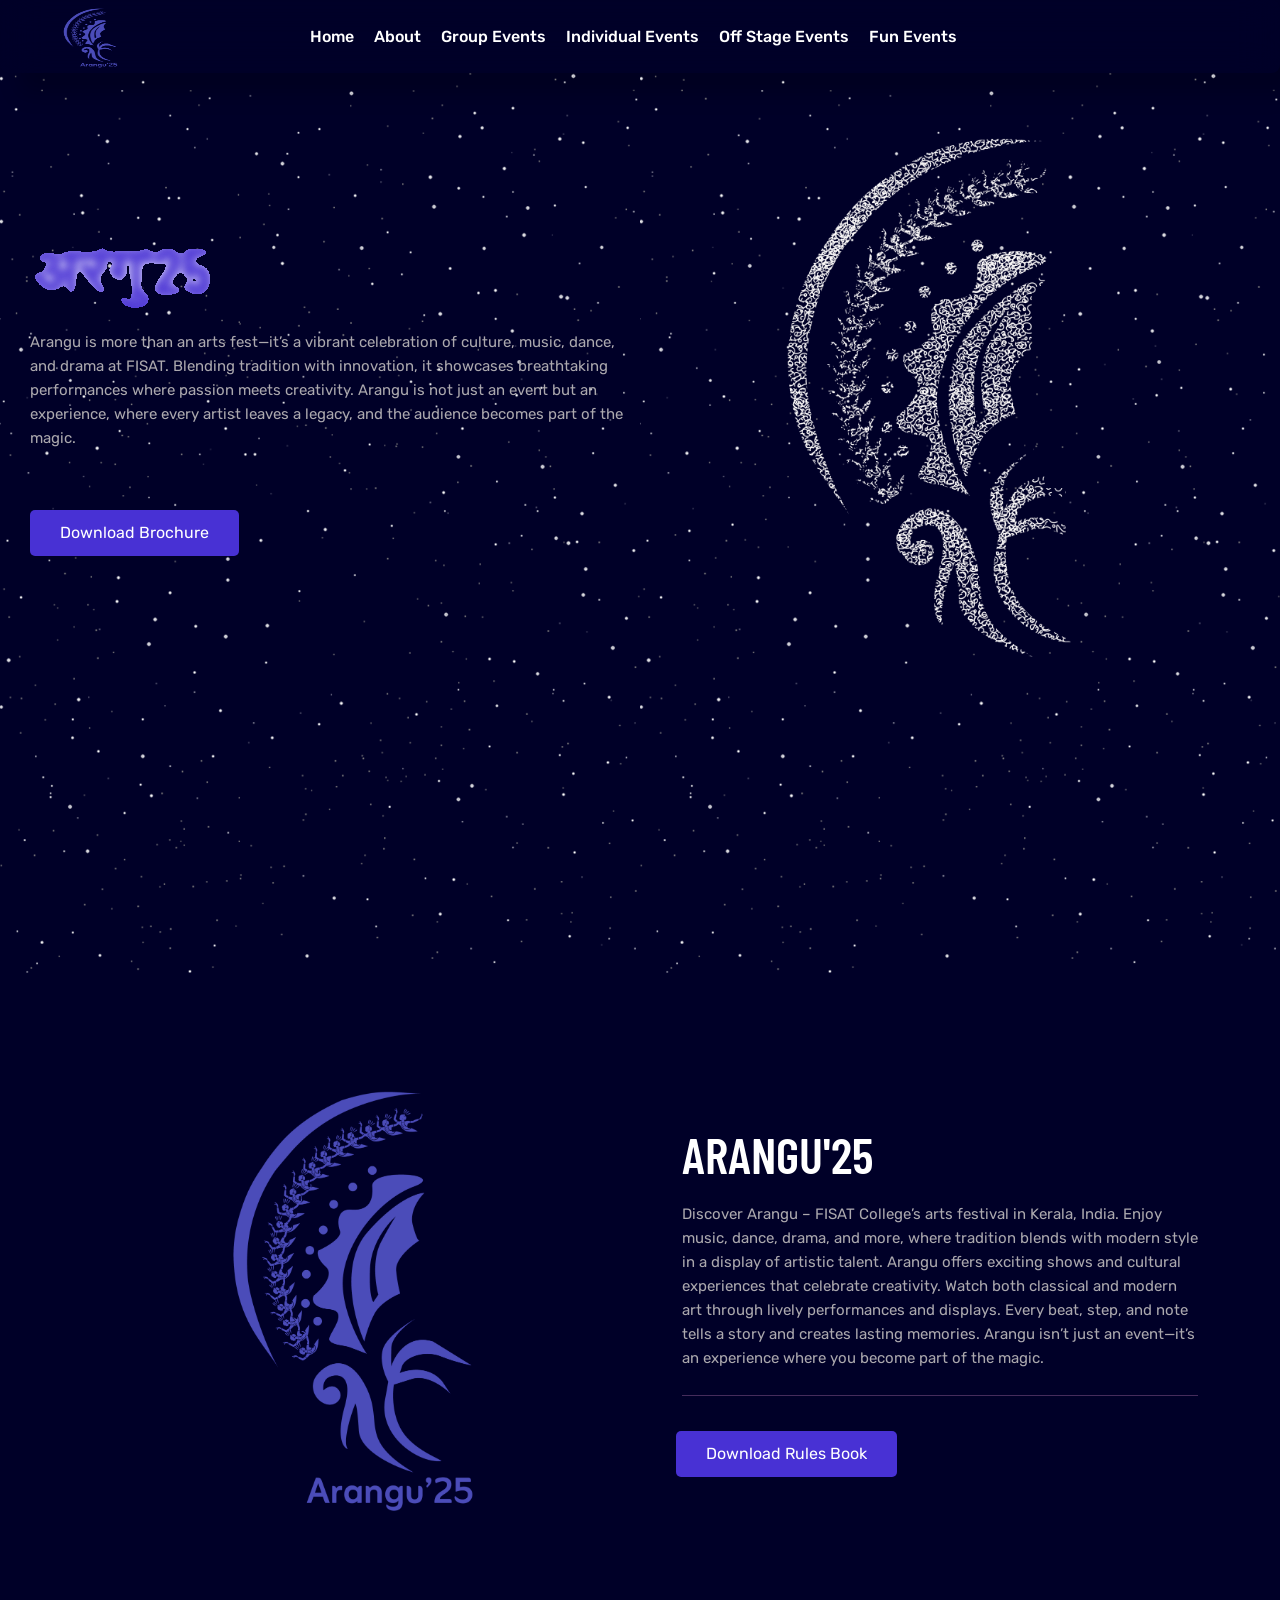
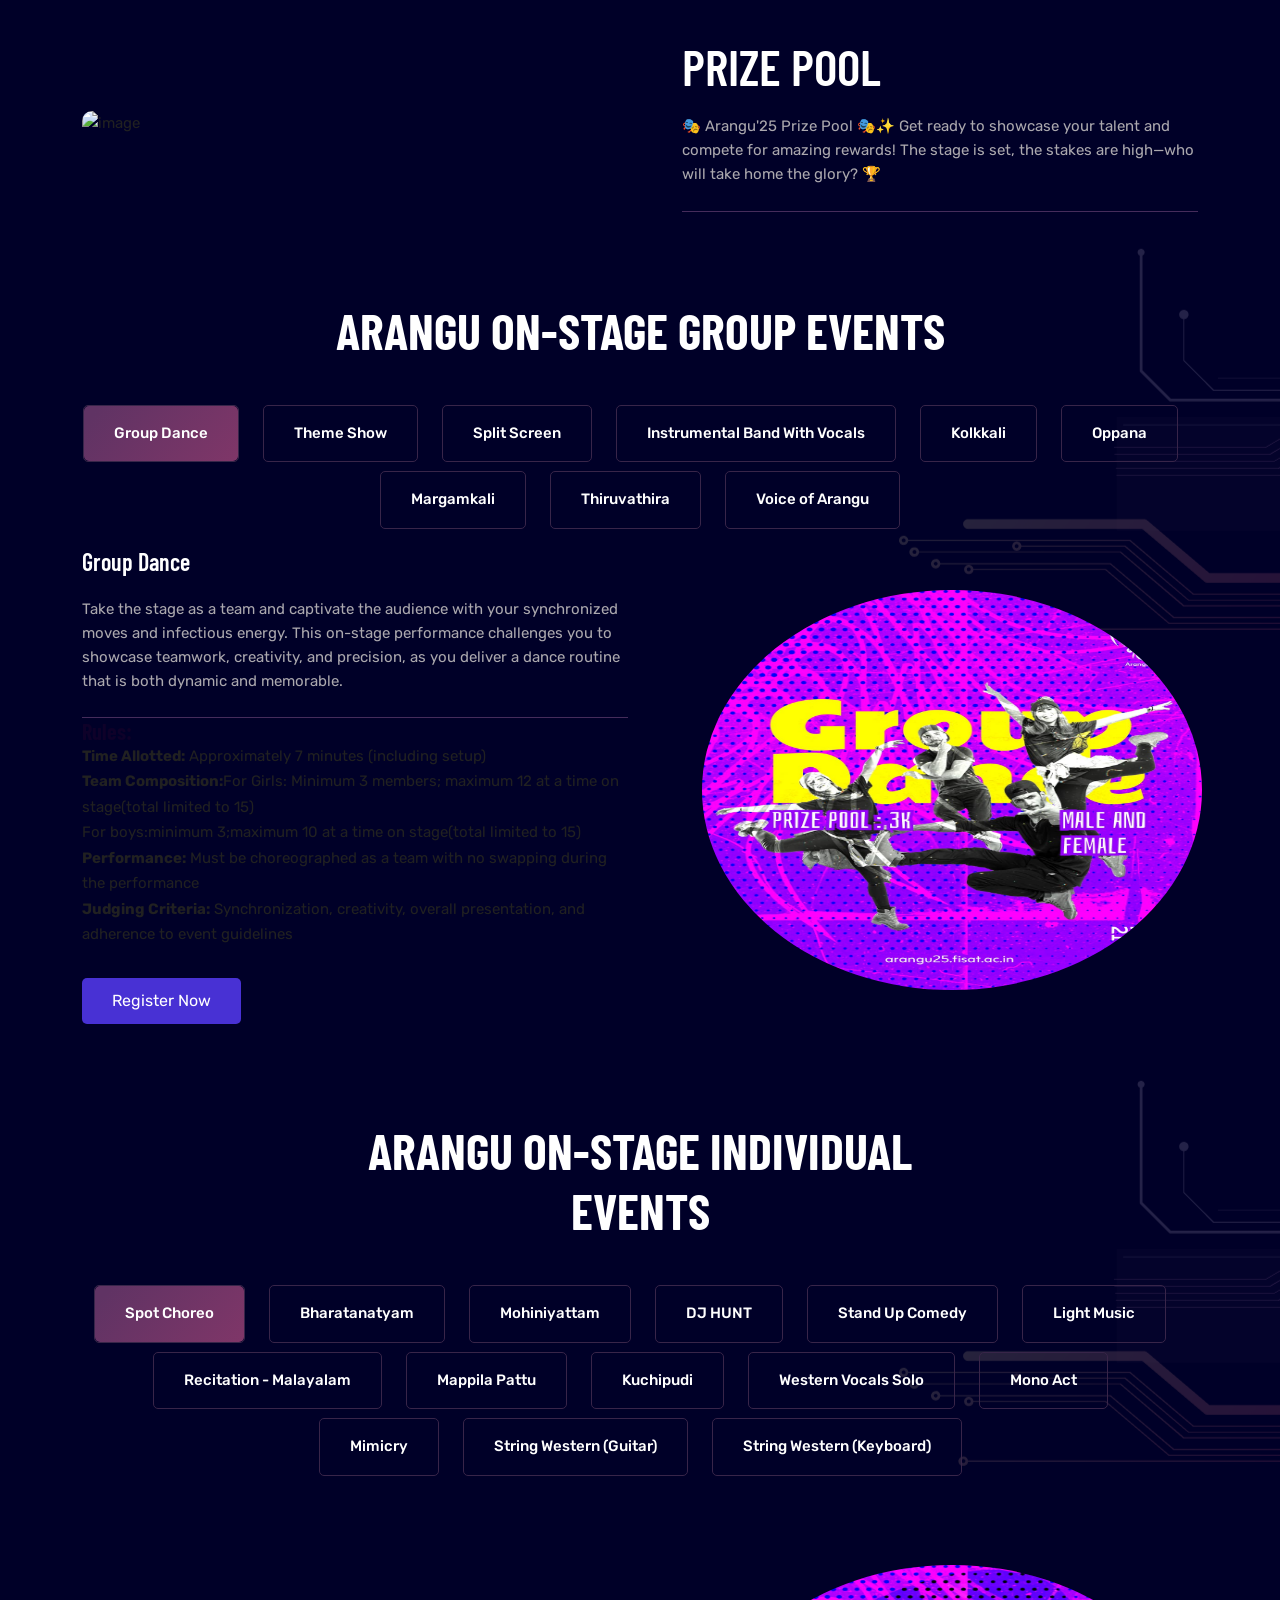
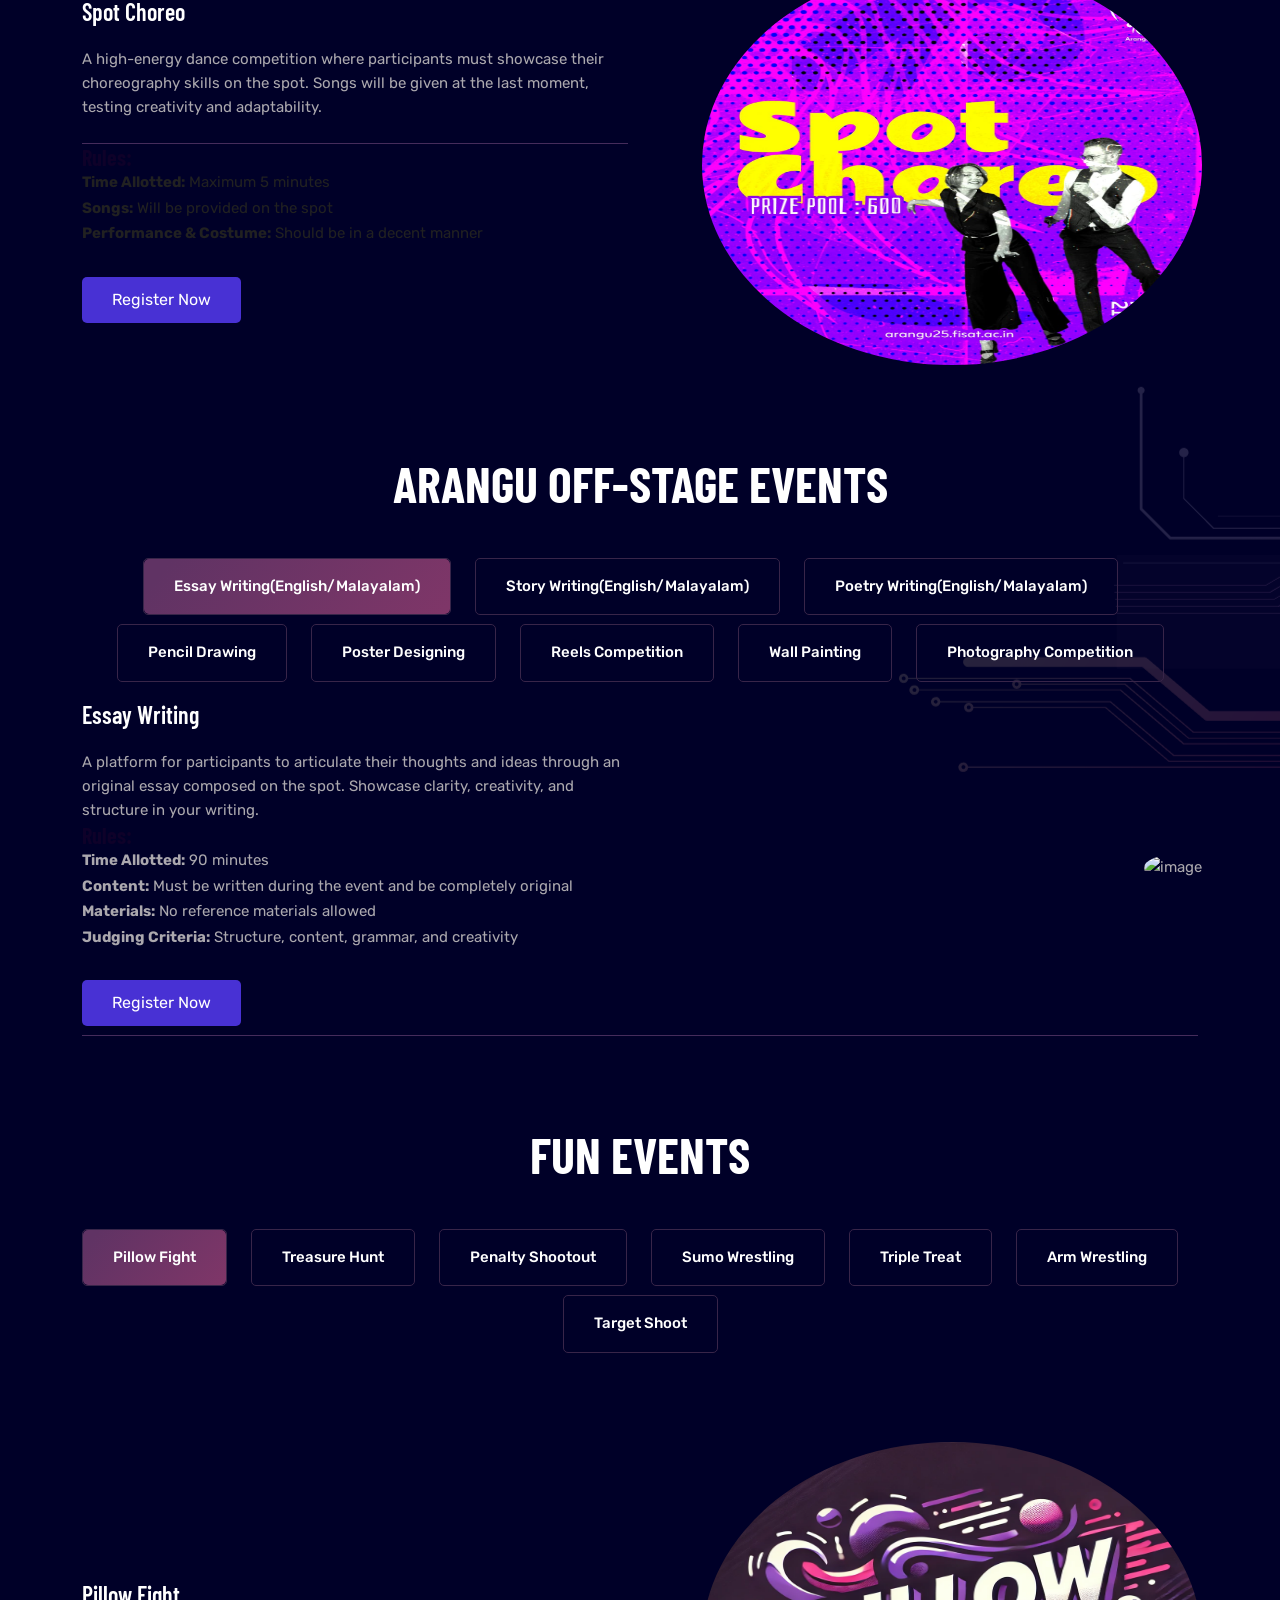
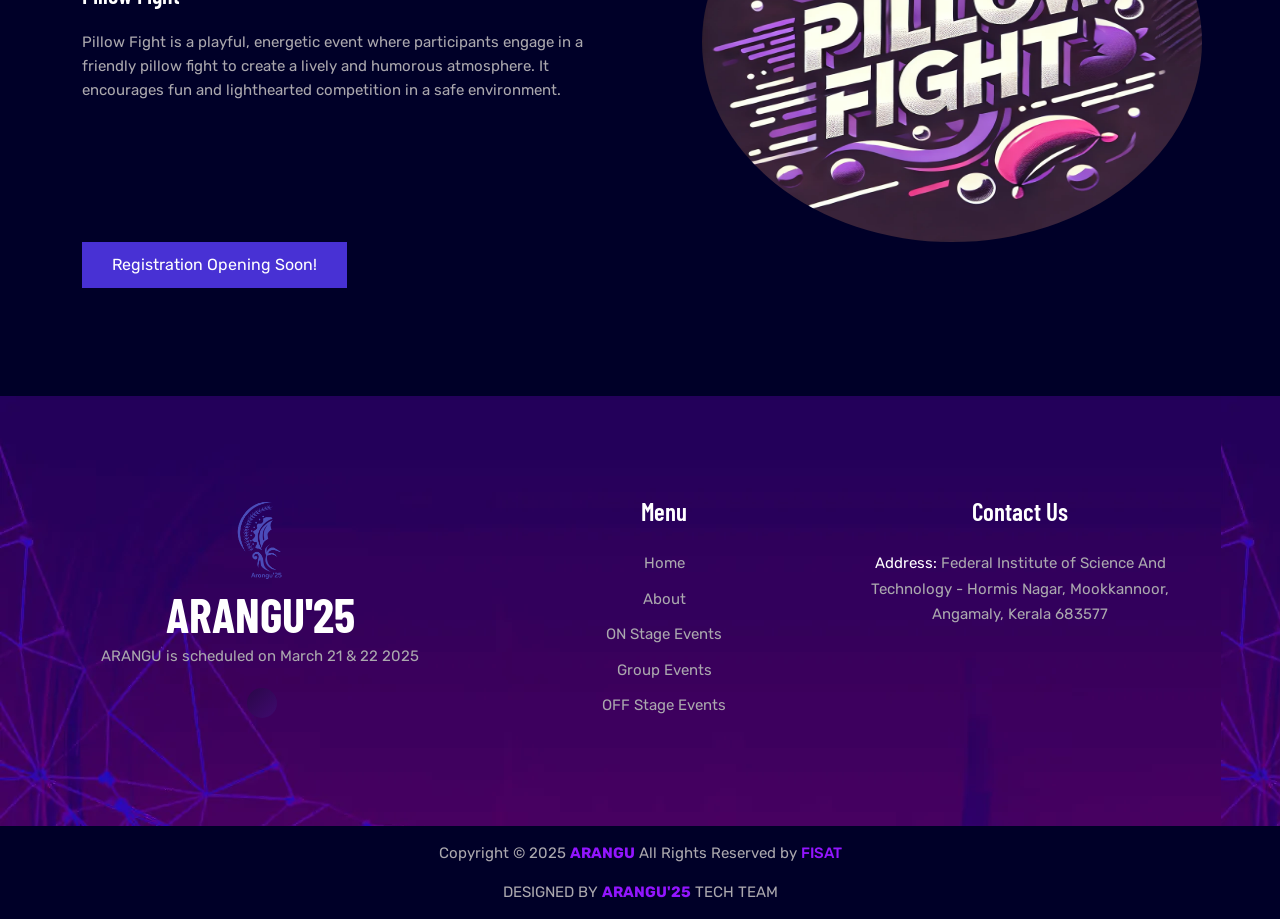
==== commit 29304f74: "rules updated" ====
--- a/index.html
+++ b/index.html
@@ -355,7 +355,7 @@
                   
                   class="default-btn"
                   id="register-nautius"
-                  href="ARANGU'25 RULES AND REGULATIONS.pdf"
+                  href="ARANGU RULES AND REGULATIONS.pdf"
                   >Download Rules Book</a
                 >
             </li>
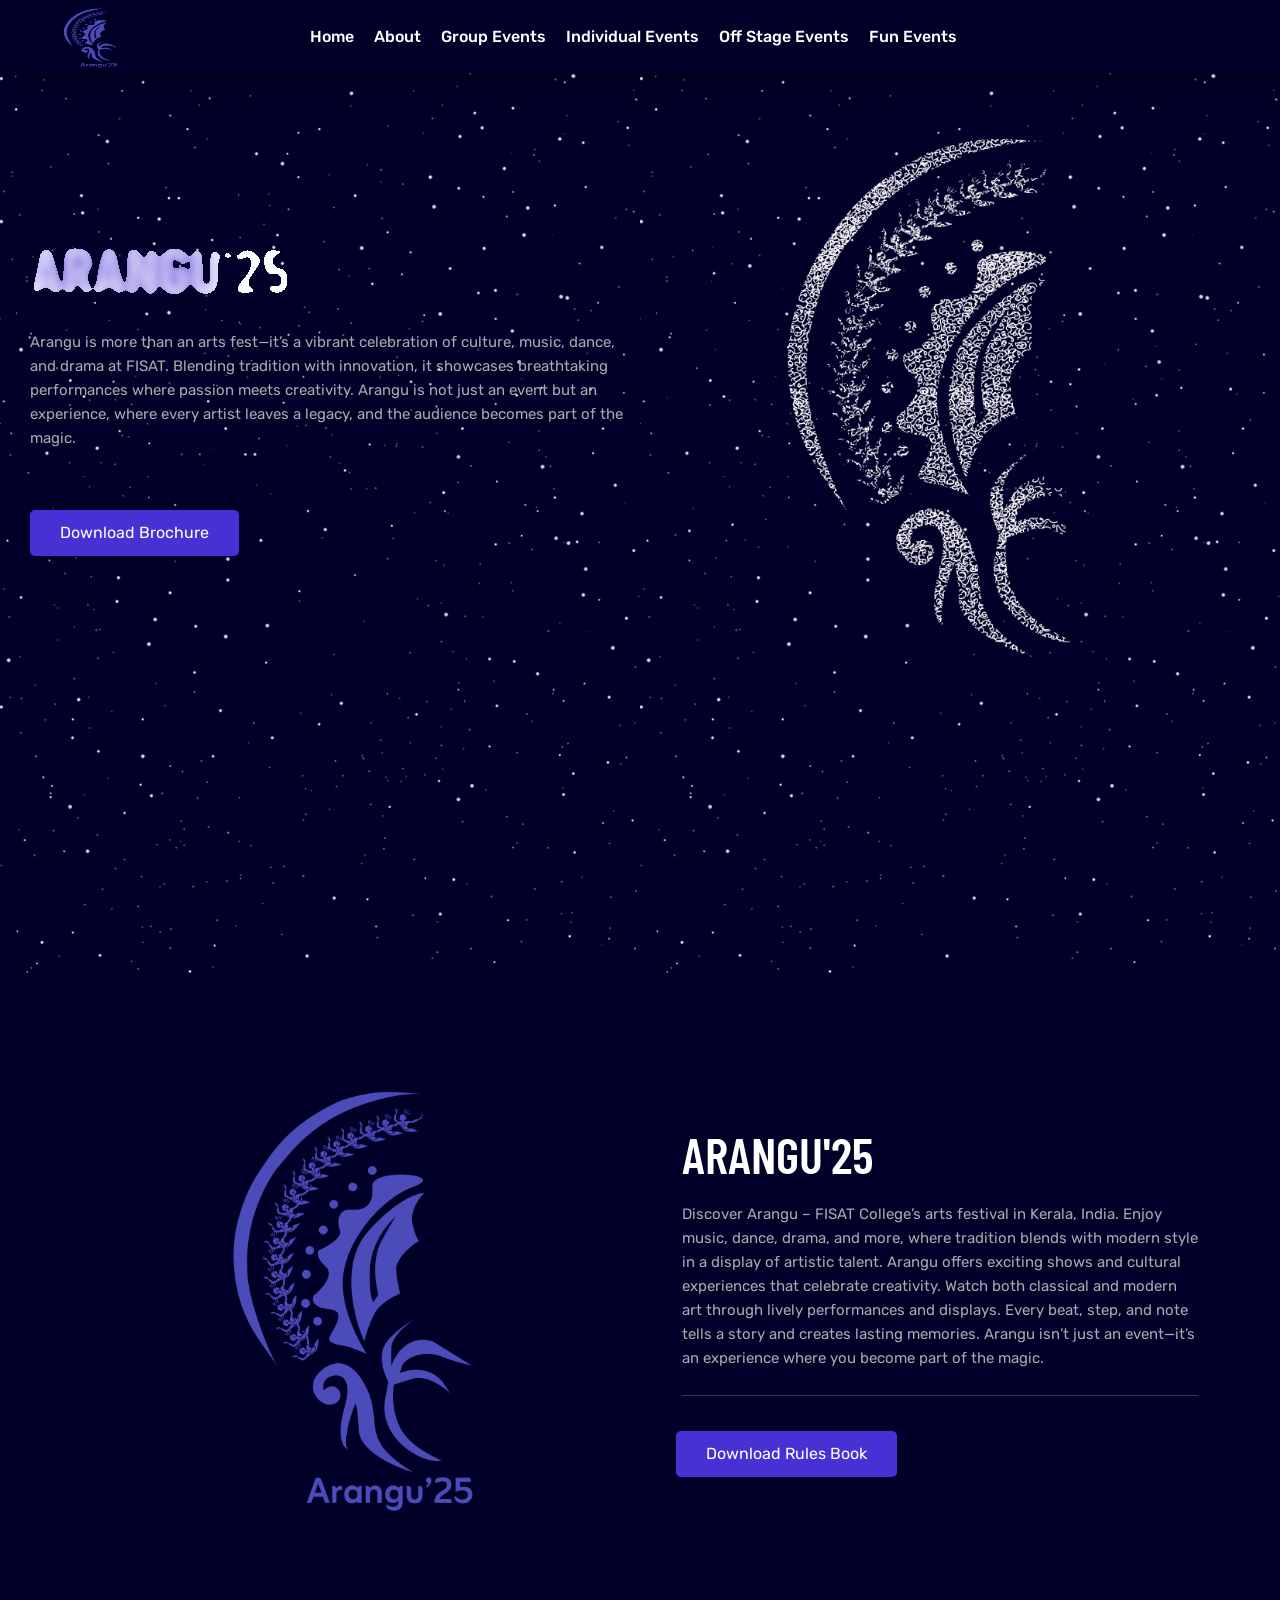
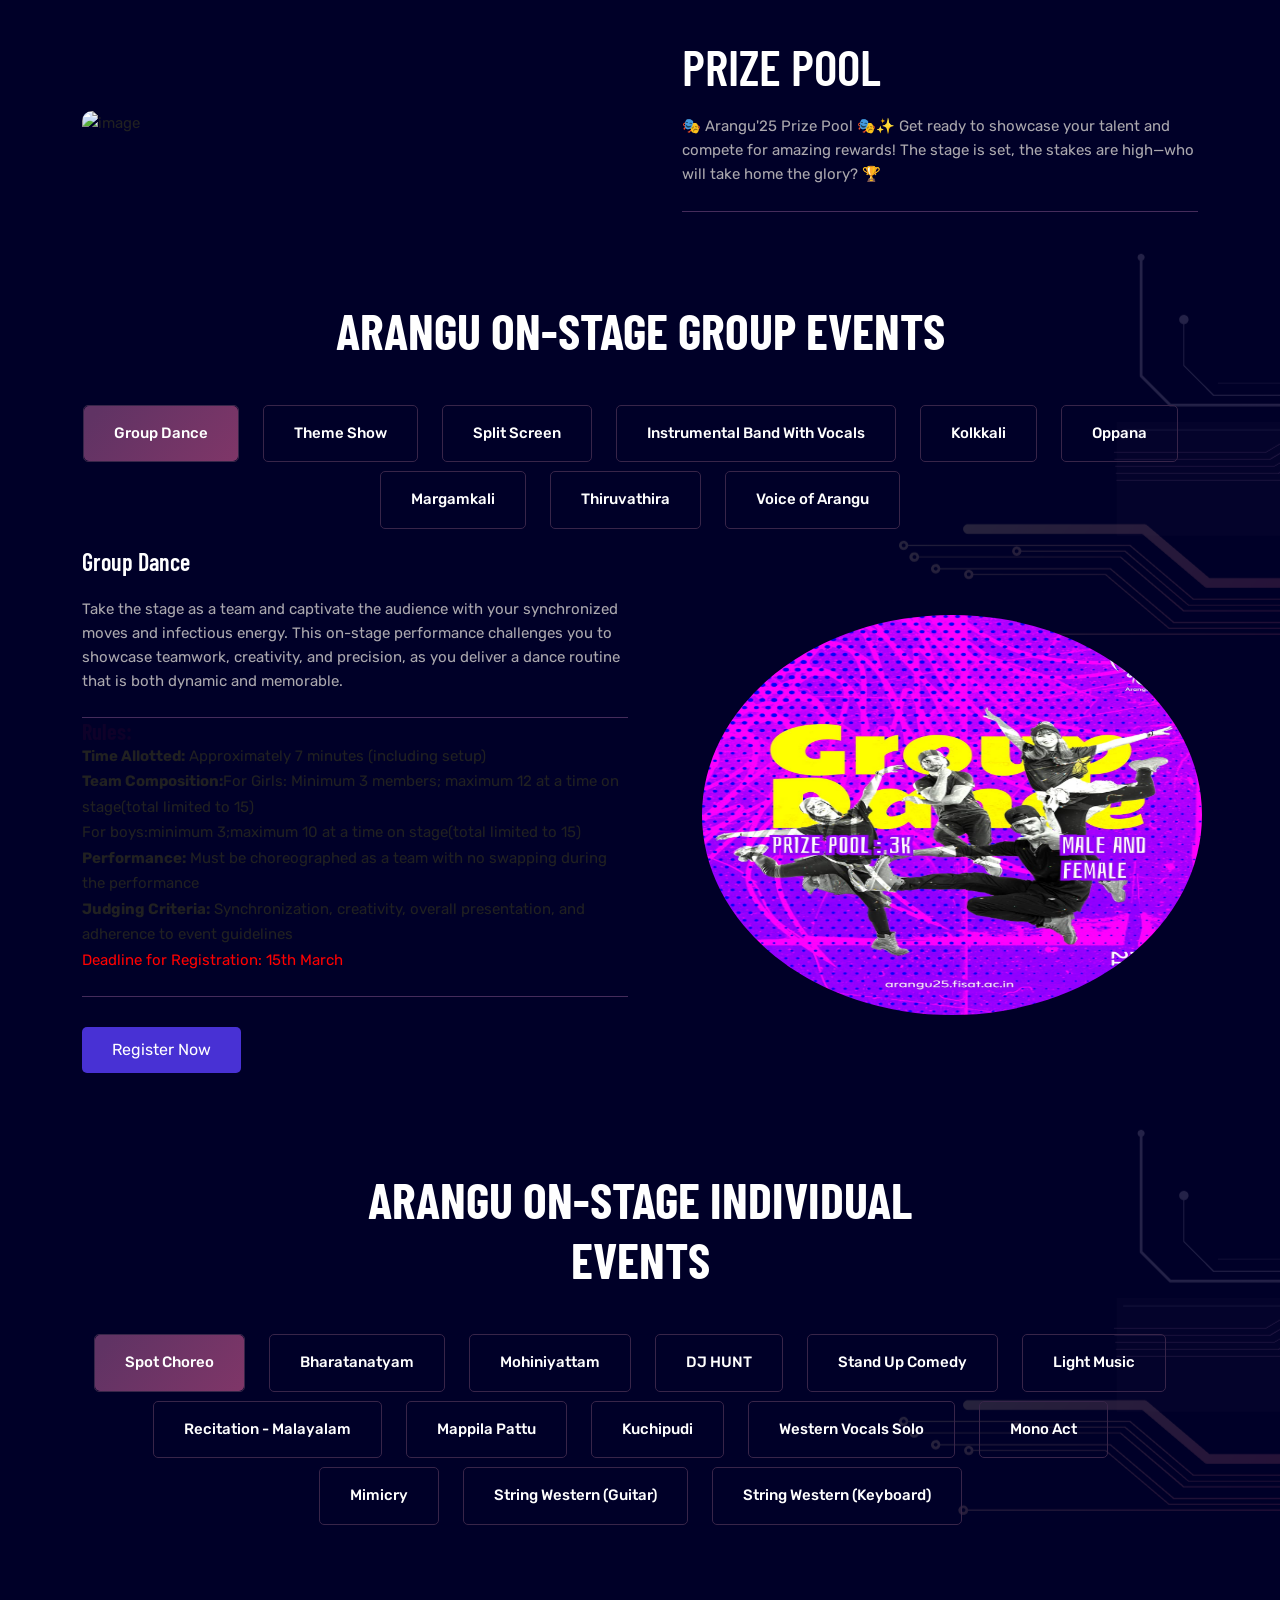
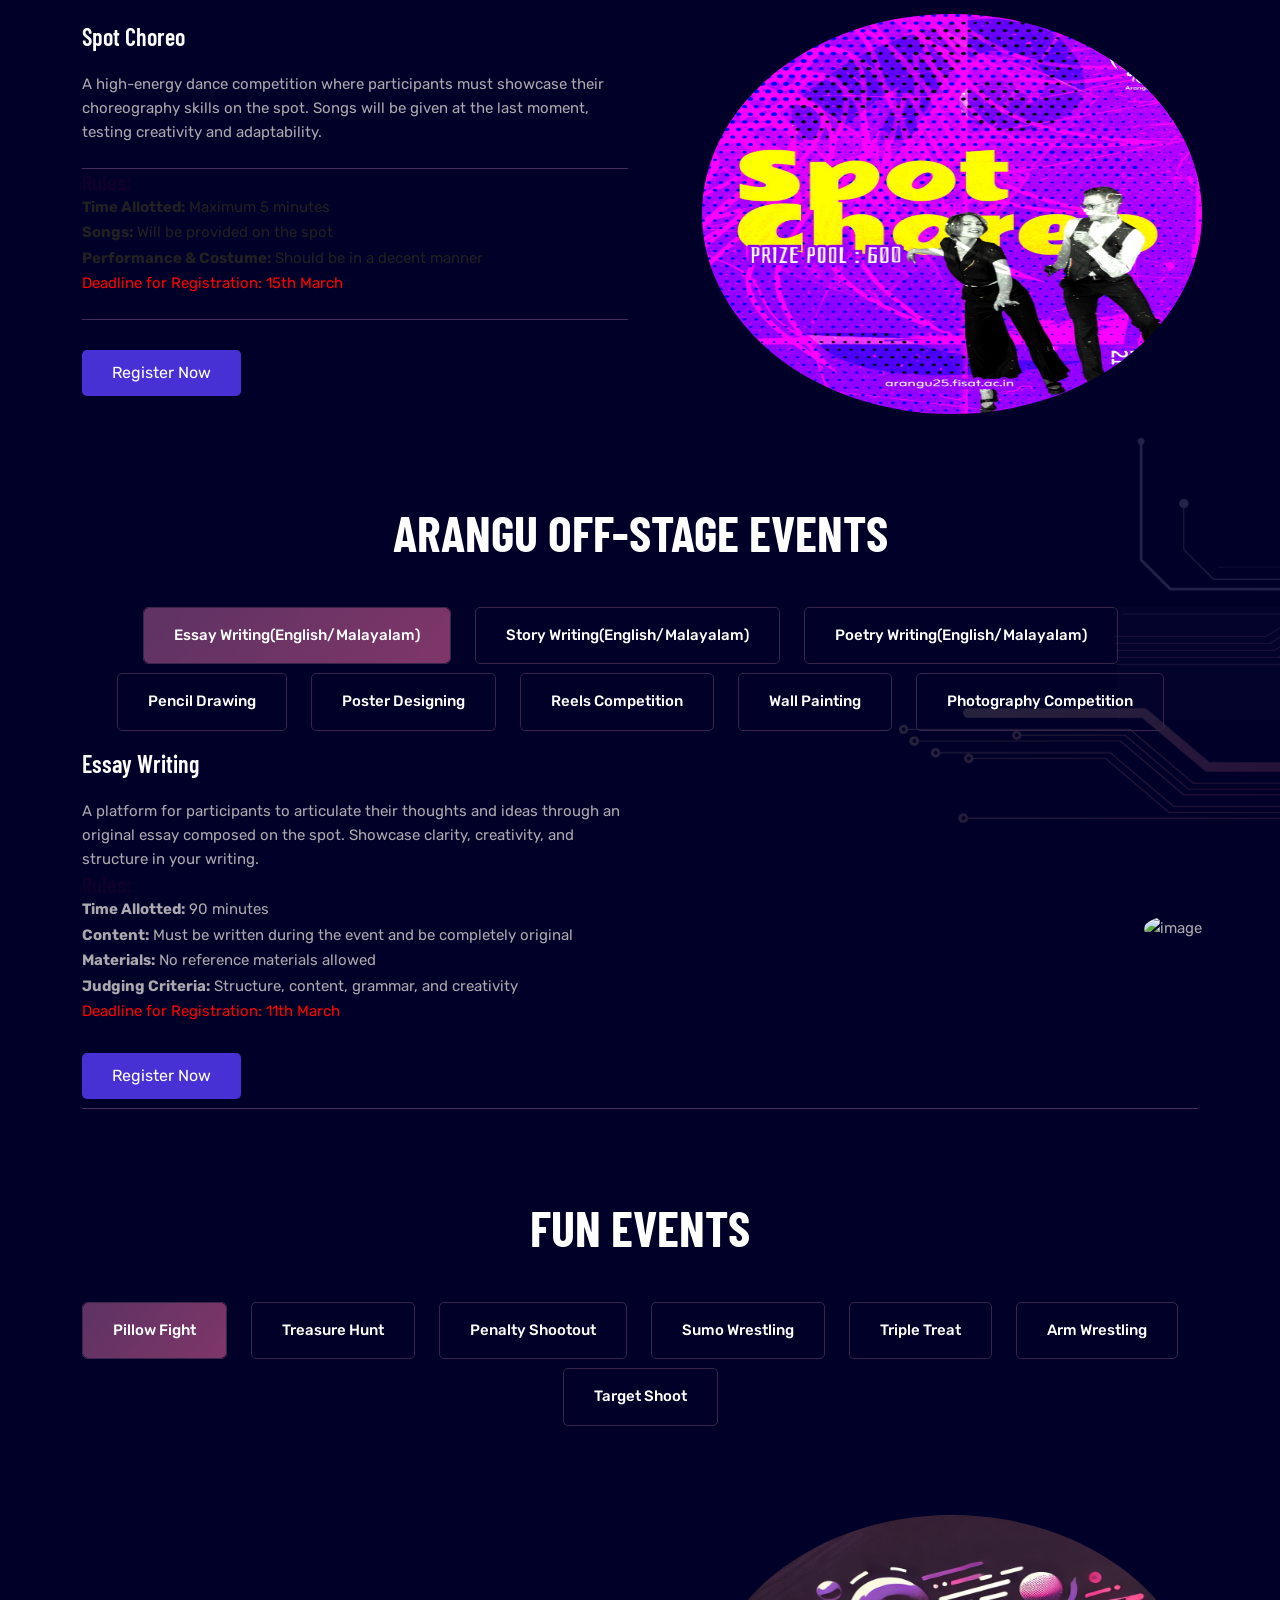
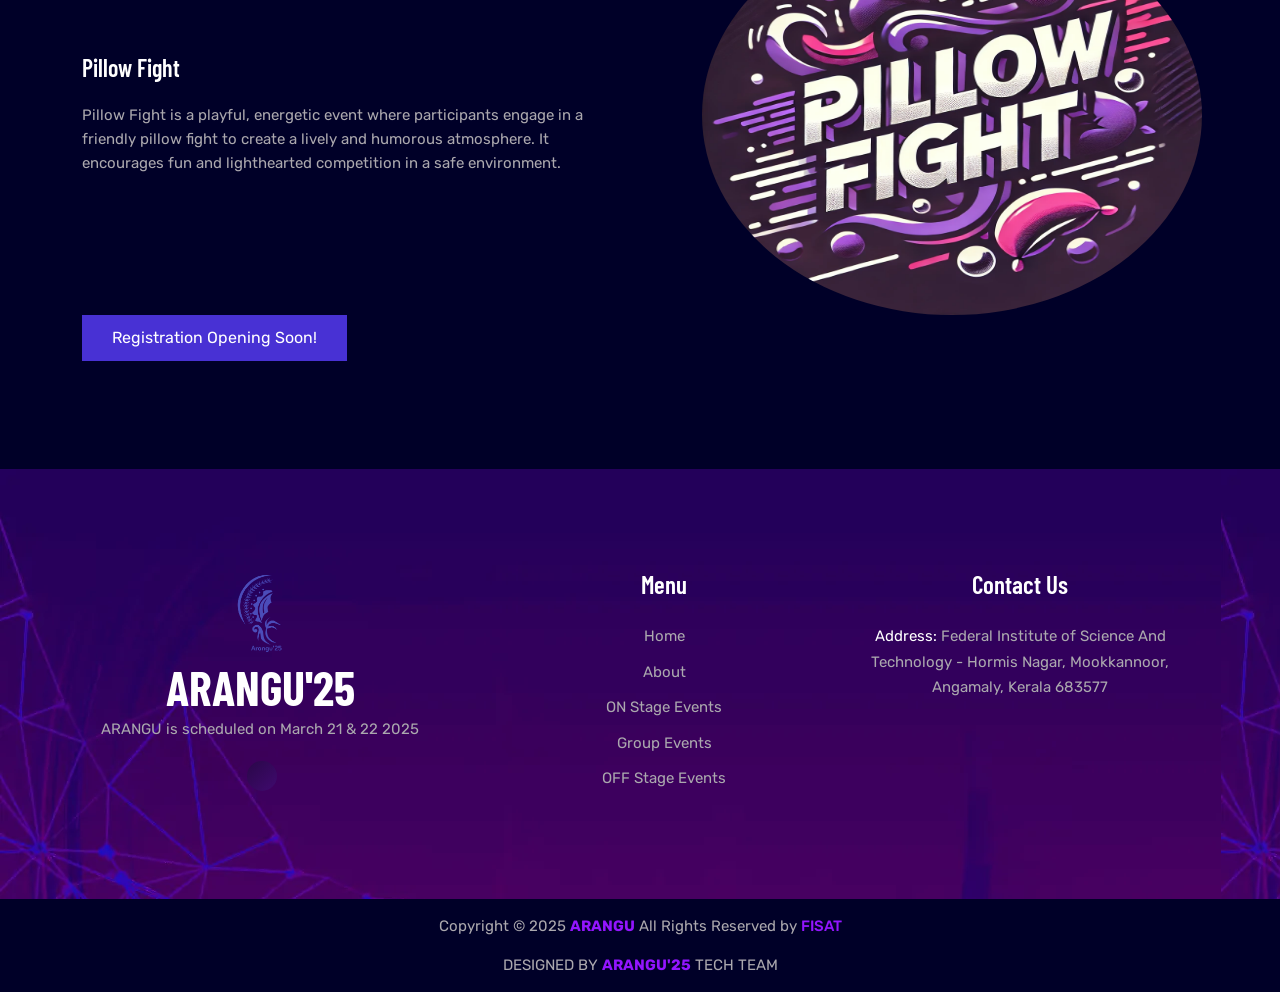
==== commit 494fe067: "Deadline changed" ====
--- a/index.html
+++ b/index.html
@@ -760,7 +760,15 @@
                   <h3>Group Dance</h3> 
                   <p>Take the stage as a team and captivate the audience with your synchronized moves and infectious energy. This on-stage performance challenges you to showcase teamwork, creativity, and precision, as you deliver a dance routine that is both dynamic and memorable.</p> 
                   <h4>Rules:</h4> 
-                  <ul> <li><strong>Time Allotted:</strong> Approximately 7 minutes (including setup)</li> <li><strong>Team Composition:</strong>For Girls: Minimum 3 members; maximum 12 at a time on stage(total limited to 15)</li><li>For boys:minimum 3;maximum 10 at a time on stage(total limited to 15)</li> <li><strong>Performance:</strong> Must be choreographed as a team with no swapping during the performance</li> <li><strong>Judging Criteria:</strong> Synchronization, creativity, overall presentation, and adherence to event guidelines</li> </ul>
+                  <ul> 
+                    <li><strong>Time Allotted:</strong> Approximately 7 minutes (including setup)</li> 
+                    <li><strong>Team Composition:</strong>For Girls: Minimum 3 members; maximum 12 at a time on stage(total limited to 15)</li>
+                    <li>For boys:minimum 3;maximum 10 at a time on stage(total limited to 15)</li> 
+                    <li><strong>Performance:</strong> Must be choreographed as a team with no swapping during the performance</li> 
+                    <li><strong>Judging Criteria:</strong> Synchronization, creativity, overall presentation, and adherence to event guidelines</li> 
+                  </ul>
+                  <p style="color: red;">Deadline for Registration: 15th March</p>
+
                   <div class="row">
                     <div class="col-lg-12 col-md-6">
                      
@@ -791,6 +799,8 @@
                     <li><strong>Team Composition:</strong> 6 to 10 members</li> 
                     <li><strong>Song:</strong> Only traditional thiruvathira songs are permitted</li> 
                   </ul>
+                  <p style="color: red;">Deadline for Registration: 15th March</p>
+
                   <div class="row">
                     <div class="col-lg-12 col-md-6">
                       <!--<ul class="cyber-list">
@@ -825,6 +835,9 @@
                     <li><strong>Time Allotted:</strong>Between 5 and 8 minutes</li>
                     <li><strong>Number of particpants:</strong>two participants(either two boys or two girls,or a boy and girl)</li>
                     <li><strong>Song Selection:</strong> Only filmy or folk Indian language songs can be presented</li>
+                  </ul>
+                  <p style="color: red;">Deadline for Registration: 15th March</p>
+
                   <div class="row">
                     <div class="col-lg-12 col-md-6">
                       <!--<ul class="cyber-list">
@@ -860,6 +873,8 @@
                     <li><strong>Performance:</strong> Must clearly represent the chosen theme</li> 
                     <li><strong>Judging Criteria:</strong> Creativity,adherence,execution and overall impact</li> 
                   </ul> 
+                  <p style="color: red;">Deadline for Registration: 15th March</p>
+
                   <div class="row">
                     <div class="col-lg-12 col-md-6">
                       <!--<ul class="cyber-list">
@@ -889,7 +904,14 @@
                   <h3>Split Screen</h3> 
                   <p>An on-stage dance event where two performers showcase their skills while separated by a barrier. Without the ability to see each other, the challenge is to maintain rhythm, synchronization, and creativity, proving that coordination can transcend visual cues.</p> 
                   <h4>Rules:</h4> 
-                  <ul> <li><strong>Time Allotted:</strong> Approximately 7 minutes (including setup)</li> <li><strong>Participants:</strong> Two performers (one on each side)</li> <li><strong>Performance:</strong> Must be executed without any visual communication between the two sides</li> <li><strong>Judging Criteria:</strong> Synchronization, creativity, musicality, and overall execution</li> </ul> 
+                  <ul> 
+                    <li><strong>Time Allotted:</strong> Approximately 7 minutes (including setup)</li> 
+                    <li><strong>Participants:</strong> Two performers (one on each side)</li> 
+                    <li><strong>Performance:</strong> Must be executed without any visual communication between the two sides</li> 
+                    <li><strong>Judging Criteria:</strong> Synchronization, creativity, musicality, and overall execution</li> 
+                  </ul> 
+                  <p style="color: red;">Deadline for Registration: 15th March</p>
+
                   <div class="row">
                     <div class="col-lg-12 col-md-6">
                       <!--<ul class="cyber-list">
@@ -922,6 +944,8 @@
                     <li><strong>Performance Duration:</strong> 20 minutes</li>
                     <li><strong>settings:</strong>10 minutes</li>
                   </ul> 
+                  <p style="color: red;">Deadline for Registration: 15th March</p>
+
                   <div class="row">
                     <div class="col-lg-12 col-md-6">
                       <!--<ul class="cyber-list">
@@ -957,6 +981,8 @@
                       <li><strong>Performance:</strong> Must reflect the traditional essence and energetic style of Kolkkali</li> 
                       <li><strong>Judging Criteria:</strong> Coordination,rhythm, formations, and traditional authenticity.</li> 
                     </ul>
+                    <p style="color: red;">Deadline for Registration: 15th March</p>
+
                   <div class="row">
                     <div class="col-lg-12 col-md-6">
                      <!--<ul class="cyber-list">
@@ -991,6 +1017,8 @@
                     <li><strong>Participants:</strong> 8 to 12 members(including the bride)</li> 
                     <li><strong>Performance:</strong> Only traditional Oppana songs are allowed and traditional oppana attire is mandatory.</li> 
                   </ul> 
+                  <p style="color: red;">Deadline for Registration: 15th March</p>
+
                   <div class="row">
                     <div class="col-lg-12 col-md-6">
                       <!--<ul class="cyber-list">
@@ -1024,6 +1052,8 @@
                     <li><strong>Team Composition:</strong> 6 to 12 members</li> 
                     <li><strong>Performance:</strong>Only traditional Margamkali choreographyis allowed and participants must wear traditional Margamkali dress</li> 
                   </ul>
+                  <p style="color: red;">Deadline for Registration: 15th March</p>
+
                   <div class="row">
                     <div class="col-lg-12 col-md-6">
                       <!--<ul class="cyber-list">
@@ -1121,6 +1151,8 @@
                   <li><strong>Songs:</strong> Will be provided on the spot</li>
                   <li><strong>Performance & Costume:</strong> Should be in a decent manner</li>
                 </ul>
+                <p style="color: red;">Deadline for Registration: 15th March</p>
+
                 <div class="cyber-btn">
                   <a href="https://forms.gle/12ApymjLp65izAx96" class="default-btn drone-btn">Register Now</a>
                 </div>
@@ -1148,6 +1180,8 @@
                   <li><strong>Duration:</strong> 15 minutes</li>
                   <li><strong>Background Music:</strong> Non-students are allowed to provide vocal &amp; instrumental background music</li>
                 </ul>
+                <p style="color: red;">Deadline for Registration: 15th March</p>
+
                 <div class="cyber-btn">
                   <a href="https://forms.gle/12ApymjLp65izAx96" class="default-btn electric-btn">Register Now</a>
                 </div>
@@ -1175,6 +1209,8 @@
                   <li><strong>Duration:</strong> 15 minutes</li>
                   <li><strong>Background Music:</strong> Non-students are allowed to provide vocal &amp; instrumental background music</li>
                 </ul>
+                <p style="color: red;">Deadline for Registration: 15th March</p>
+
                 <div class="cyber-btn">
                   <a href="https://forms.gle/12ApymjLp65izAx96" class="default-btn chatbot-btn">Register Now</a>
                 </div>
@@ -1203,6 +1239,8 @@
                   <li><strong>Content Restriction:</strong> Explicit or offensive content is prohibited</li>
                   <li><strong>Disqualification:</strong> Any misconduct or rule violation will result in disqualification</li>
                 </ul>
+                <p style="color: red;">Deadline for Registration: 15th March</p>
+
                 <div class="cyber-btn">
                   <a href="https://forms.gle/12ApymjLp65izAx96" class="default-btn electric-btn">Register Now</a>
                 </div>
@@ -1230,6 +1268,8 @@
                   <li><strong>Performance:</strong> Should be engaging, clean, and appropriate for all audiences</li>
                   <li><strong>Judging Criteria:</strong> content,fluency,spontaneity,presentation,sense of humor</li>
                 </ul>
+                <p style="color: red;">Deadline for Registration: 15th March</p>
+
                 <div class="cyber-btn">
                   <a href="https://forms.gle/12ApymjLp65izAx96" class="default-btn pottery-btn">Register Now</a>
                 </div>
@@ -1256,6 +1296,8 @@
                   <li><strong>Performance:</strong> Only non film folk songs can be presented and instruments are not allowed</li>
                   <li><strong>Judging Criteria:</strong> Judgement is made on the qualities like swaram,thai,composition,general impression</li>
                 </ul>
+                <p style="color: red;">Deadline for Registration: 15th March</p>
+
                 <div class="cyber-btn">
                   <a href="https://forms.gle/12ApymjLp65izAx96" class="default-btn ble-btn">Register Now</a>
                 </div>
@@ -1284,6 +1326,8 @@
                   <li><strong>Evaluation:</strong> Pronunciation, voice modulation, clarity, and overall presentation</li>
                   <li><strong>Prohibited:</strong> Offensive or inappropriate content is not allowed</li>
                 </ul>
+                <p style="color: red;">Deadline for Registration: 15th March</p>
+
                 <div class="cyber-btn">
                   <a href="https://forms.gle/12ApymjLp65izAx96" class="default-btn digital-btn">Register Now</a>
                 </div>
@@ -1309,6 +1353,8 @@
                   <li><strong>Time Allotted:</strong> 5 minutes</li>
                   <li><strong>Song:</strong> Only traditional or contemporary mappilapattu songs allowed and instruments are not allowed.</li>
                 </ul>
+                <p style="color: red;">Deadline for Registration: 15th March</p>
+
                 <div class="cyber-btn">
                   <a href="https://forms.gle/12ApymjLp65izAx96" class="default-btn ar-btn">Register Now</a>
                 </div>
@@ -1336,6 +1382,8 @@
                   <li><strong>Duration:</strong> 15 minutes</li>
                   <li><strong>Background Music:</strong> Non-students are allowed to provide vocal &amp; instrumental background music</li>
                 </ul>
+                <p style="color: red;">Deadline for Registration: 15th March</p>
+
                 <div class="cyber-btn">
                   <a href="https://forms.gle/12ApymjLp65izAx96" class="default-btn drone-btn">Register Now</a>
                 </div>
@@ -1363,6 +1411,8 @@
                   <li><strong>Maximum Accompanists:</strong> The number of accomapanists should not be more than two</li>
                   <li><strong>Language:</strong> English Only</li>
                 </ul>
+                <p style="color: red;">Deadline for Registration: 15th March</p>
+
                 <div class="cyber-btn">
                   <a href="https://forms.gle/12ApymjLp65izAx96" class="default-btn chatbot-btn">Register Now</a>
                 </div>
@@ -1388,6 +1438,8 @@
                   <li><strong>Time Allotted:</strong> 5 minutes</li>
                   <li><strong>Judging Criteria:</strong> Ability to act,clarity of language,humour general impression,literary expression originality etc..</li>
                 </ul>
+                <p style="color: red;">Deadline for Registration: 15th March</p>
+
                 <div class="cyber-btn">
                   <a href="https://forms.gle/12ApymjLp65izAx96" class="default-btn chatbot-btn">Register Now</a>
                 </div>
@@ -1414,6 +1466,8 @@
                   <li><strong>Number of participant:</strong> 1</li>
                   <li><strong>Judging Criteria:</strong> Command of voice imitative ability,originality,humour,general impression etc..</li>
                 </ul>
+                <p style="color: red;">Deadline for Registration: 15th March</p>
+
                 <div class="cyber-btn">
                   <a href="https://forms.gle/12ApymjLp65izAx96" class="default-btn chatbot-btn">Register Now</a>
                 </div>
@@ -1439,6 +1493,8 @@
                   <li><strong>Time Allotted:</strong> 7 minutes(including setup)</li>
                   <li><strong>Song:</strong> Only western music pieces are allowed</li>
                 </ul>
+                <p style="color: red;">Deadline for Registration: 15th March</p>
+
                 <div class="cyber-btn">
                   <a href="https://forms.gle/12ApymjLp65izAx96" class="default-btn drone-btn">Register Now</a>
                 </div>
@@ -1464,6 +1520,8 @@
                   <li><strong>Time Allotted:</strong> 7 minutes(including setup)</li>
                   <li><strong>Song:</strong> Only western music pieces are allowed</li>
                 </ul>
+                <p style="color: red;">Deadline for Registration: 15th March</p>
+
                 <div class="cyber-btn">
                   <a href="https://forms.gle/12ApymjLp65izAx96" class="default-btn drone-btn">Register Now</a>
                 </div>
@@ -1597,7 +1655,8 @@
                       <li><strong>Materials:</strong> No reference materials allowed</li> 
                       <li><strong>Judging Criteria:</strong> Structure, content, grammar, and creativity</li> 
                     </ul> 
-                  
+                    <p style="color: red;">Deadline for Registration: 11th March</p>
+
                   <div class="row">
                     <div class="col-lg-12 col-md-6">
                       
@@ -1629,6 +1688,8 @@
                       <li><strong>Materials:</strong> No reference materials allowed</li> 
                       <li><strong>Judging Criteria:</strong> Structure, content, grammar, and creativity</li> 
                     </ul>
+                    <p style="color: red;">Deadline for Registration: 11th March</p>
+
                   <div class="row">
                     <div class="col-lg-12 col-md-6">
                       
@@ -1659,6 +1720,8 @@
                       <li><strong>Materials:</strong> No reference materials allowed</li> 
                       <li><strong>Judging Criteria:</strong> Structure, content, grammar, and creativity</li> 
                     </ul>
+                    <p style="color: red;">Deadline for Registration: 11th March</p>
+
                   <div class="row">
                     <div class="col-lg-12 col-md-6">
                   
@@ -1688,6 +1751,8 @@
                     <li><strong>Theme:</strong> Announced 5 minutes before the contest begins</li> 
                     <li><strong>Materials:</strong> Participants must bring their own pencils and erasers; drawing paper will be provided</li> 
                   </ul> 
+                  <p style="color: red;">Deadline for Registration: 11th March</p>
+
                   <div class="row">
                     <div class="col-lg-12 col-md-6">
                       
@@ -1721,6 +1786,8 @@
                     <li><strong>Theme:</strong> Revealed 5 minutes before the contest starts</li> 
                     <li><strong>Materials:</strong> No internet or external devices are allowed during the contest</li> 
                   </ul>
+                  <p style="color: red;">Deadline for Registration: 11th March</p>
+
                   <div class="row">
                     <div class="col-lg-12 col-md-6">
                       
@@ -1757,6 +1824,8 @@
                     <li><strong>Judging Criteria:</strong> Creativity, relevance to the theme, and overall engagement</li> 
                     <li><strong>Disqualification:</strong> Offensive, explicit, or plagiarized content will result in immediate disqualification</li> 
                   </ul>
+                  <p style="color: red;">Deadline for Registration: 15th March</p>
+
                   <div class="row">
                     <div class="col-lg-12 col-md-6">
                       
@@ -1788,6 +1857,8 @@
                     <li><strong>Theme:</strong> Announced at the start of the contest</li> 
                     <li><strong>Materials:</strong>Participants should bring their own articles required</li> 
                   </ul> 
+                  <p style="color: red;">Deadline for Registration: 15th March</p>
+
                   <div class="row">
                     <div class="col-lg-12 col-md-6">
                       
@@ -1849,6 +1920,8 @@
                     <li><strong>Participants:</strong>1</li> 
                     <li><strong>Time Frame:</strong> 3 hours</li> 
                   </ul>
+                  <p style="color: red;">Deadline for Registration: 15th March</p>
+
                   <div class="row">
                     <div class="col-lg-12 col-md-6">
                       
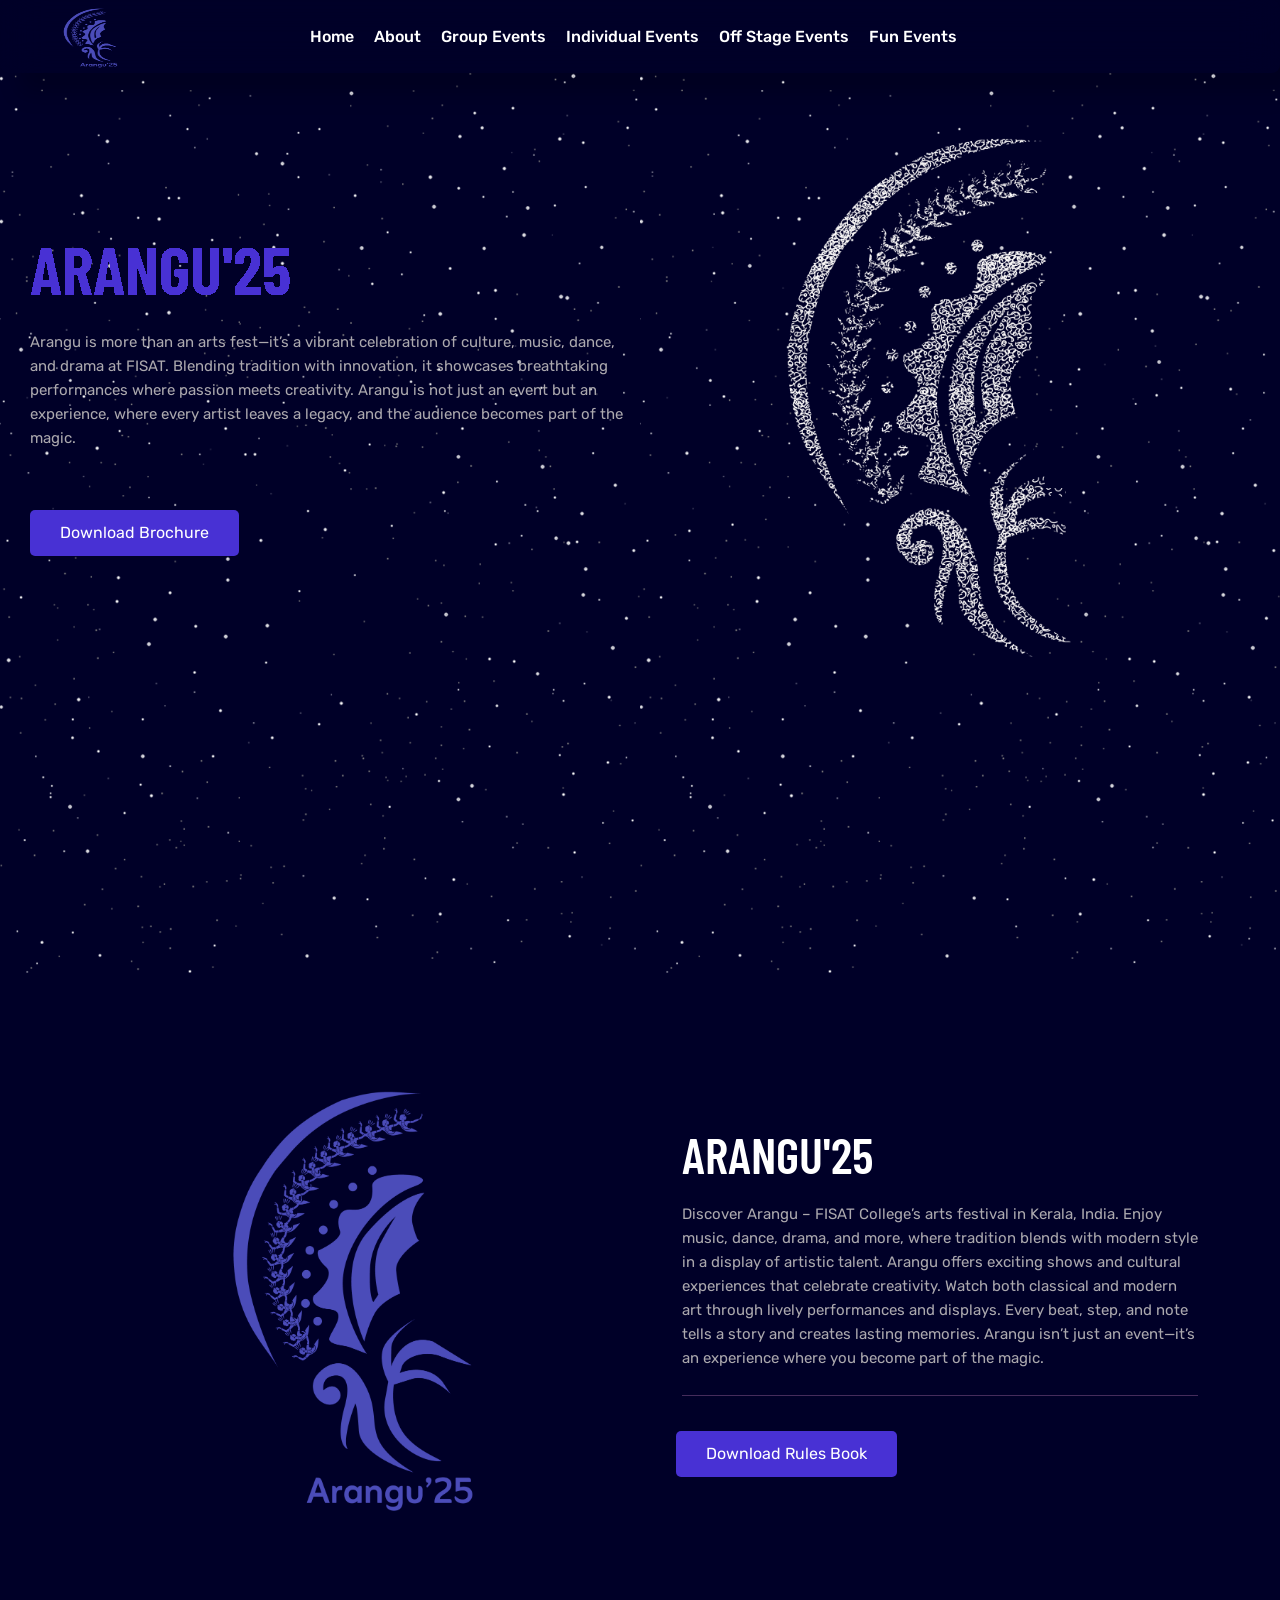
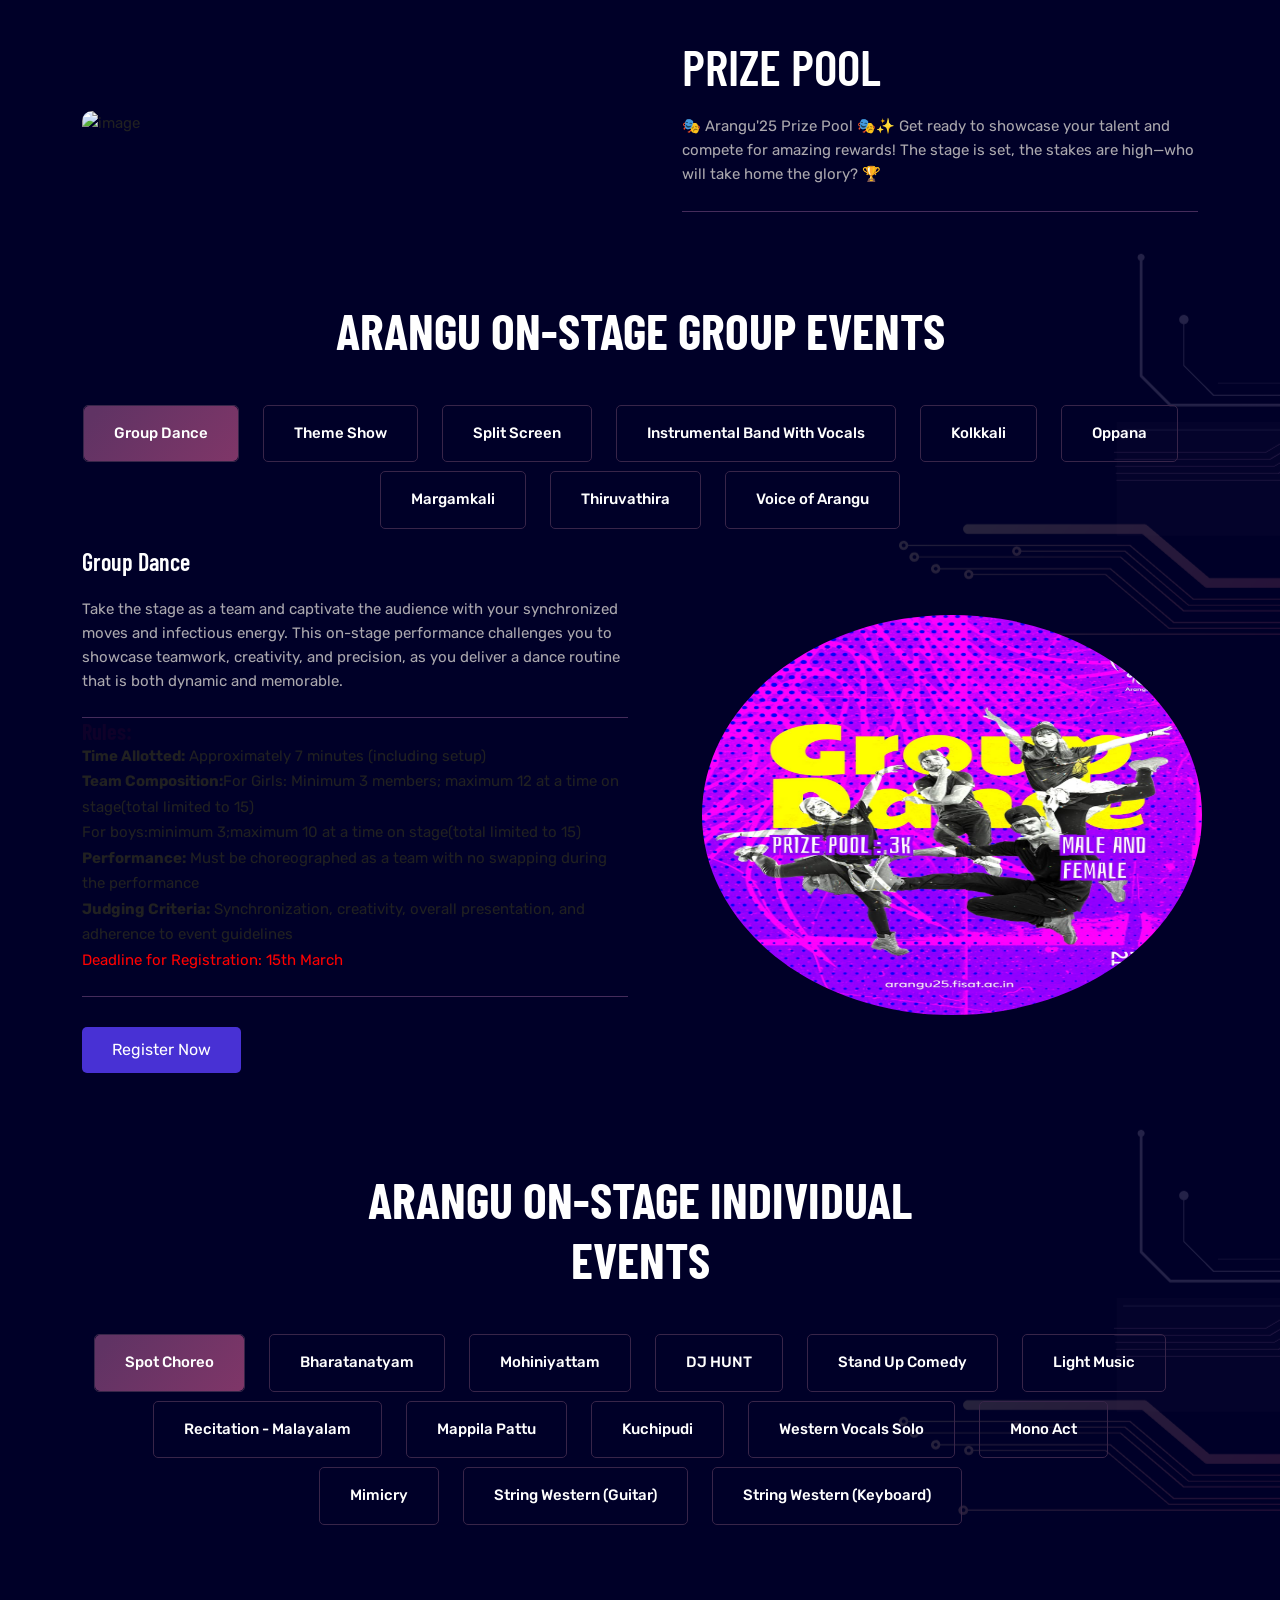
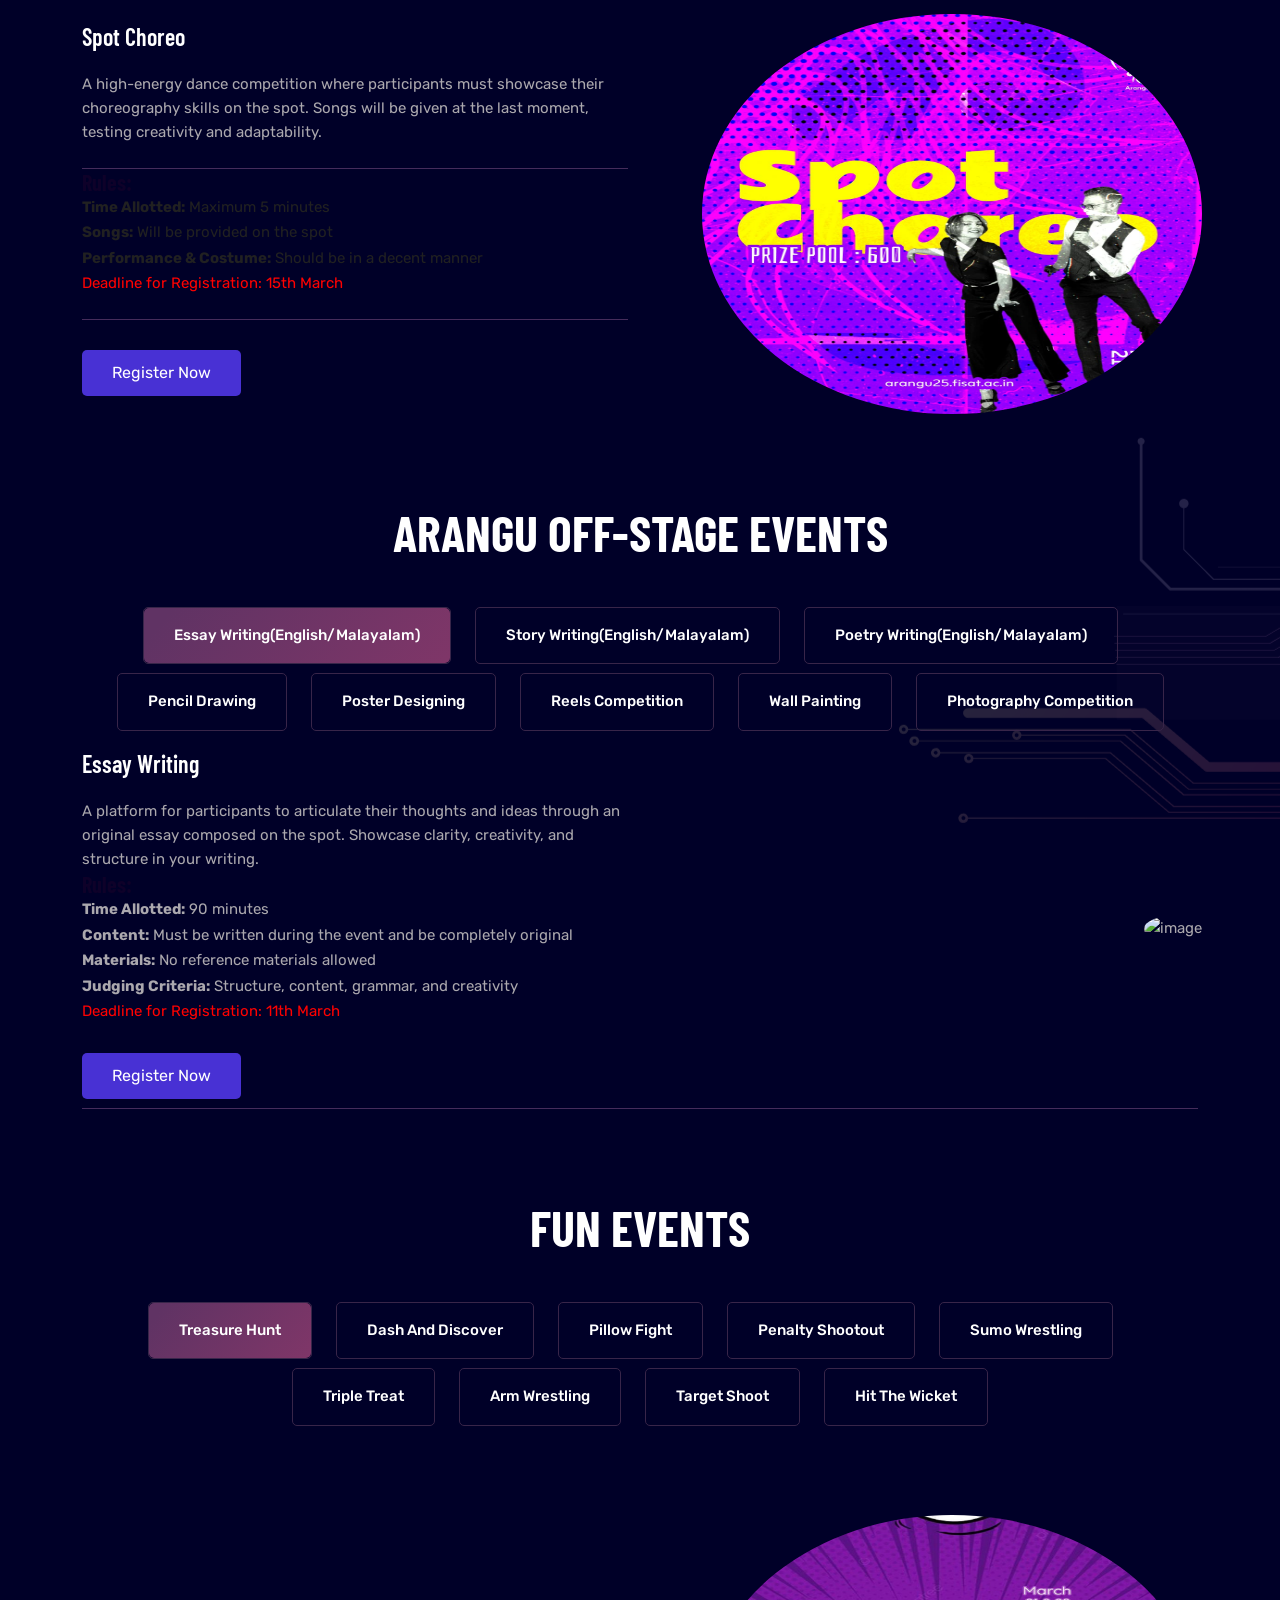
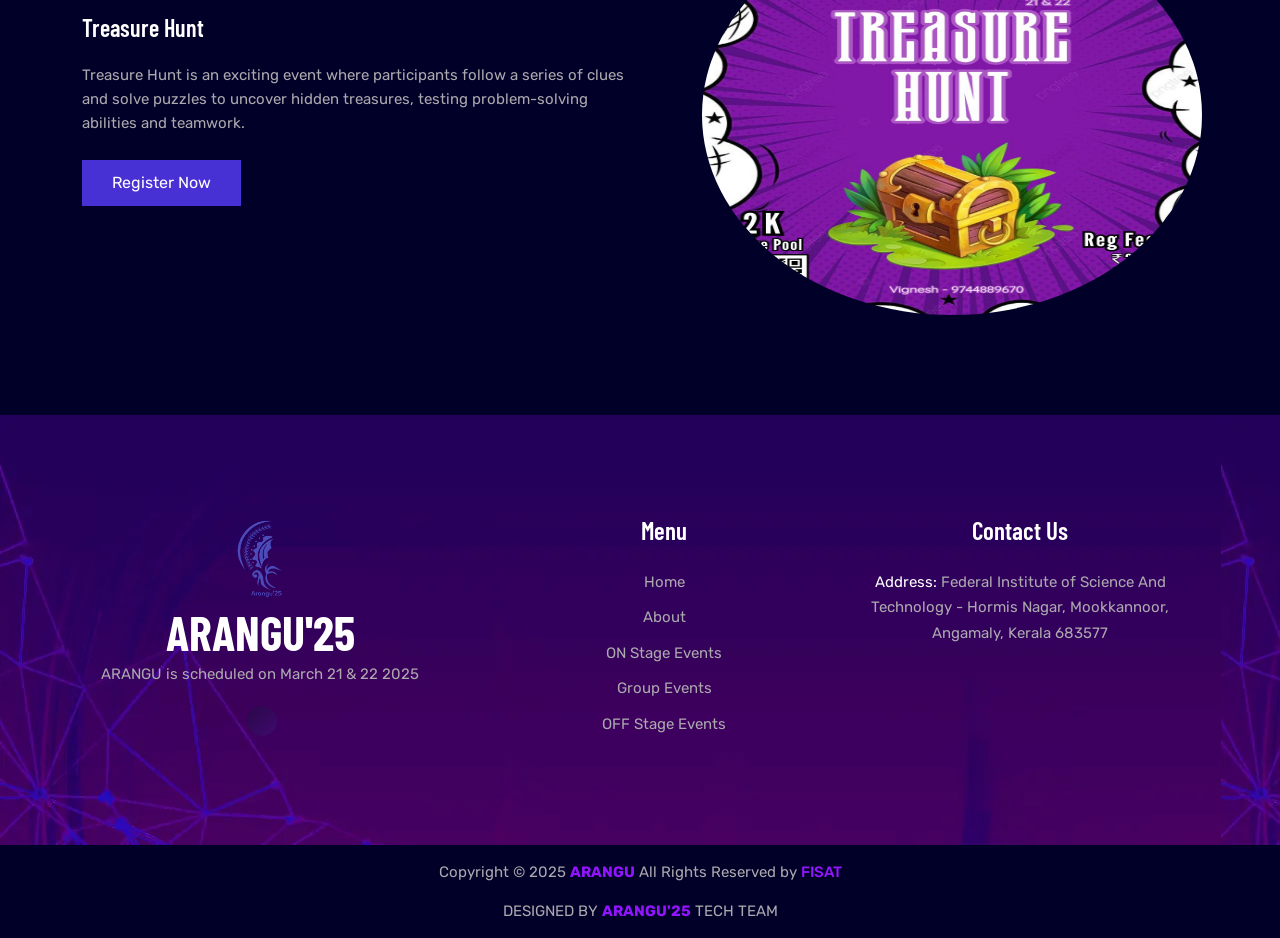
==== commit 08d15068: "Fun events updated" ====
--- a/index.html
+++ b/index.html
@@ -2233,11 +2233,15 @@
   
       <div class="cyber-defenses-list-tabs">
         <ul class="nav nav-tabs" id="myTab" role="tablist">
-          <li class="nav-item">
-            <a class="nav-link active" id="pillow-tab" data-bs-toggle="tab" href="#pillow" role="tab" aria-controls="pillow">Pillow Fight</a>
-          </li>
-          <li class="nav-item">
-            <a class="nav-link" id="treasure-tab" data-bs-toggle="tab" href="#treasure" role="tab" aria-controls="treasure">Treasure Hunt</a>
+          
+          <li class="nav-item">
+            <a class="nav-link active" id="treasure-tab" data-bs-toggle="tab" href="#treasure" role="tab" aria-controls="treasure">Treasure Hunt</a>
+          </li>
+          <li class="nav-item">
+            <a class="nav-link" id="treasure-tab" data-bs-toggle="tab" href="#dash" role="tab" aria-controls="dash">Dash And Discover</a>
+          </li>
+          <li class="nav-item">
+            <a class="nav-link" id="pillow-tab" data-bs-toggle="tab" href="#pillow" role="tab" aria-controls="pillow">Pillow Fight</a>
           </li>
           <li class="nav-item">
             <a class="nav-link" id="penalty-tab" data-bs-toggle="tab" href="#penality" role="tab" aria-controls="penality">Penalty Shootout</a>
@@ -2253,16 +2257,63 @@
           </li>
           <li class="nav-item">
             <a class="nav-link" id="target-tab" data-bs-toggle="tab" href="#target" role="tab" aria-controls="target">Target Shoot</a>
+          </li>
+          <li class="nav-item">
+            <a class="nav-link" id="hitwicket-tab" data-bs-toggle="tab" href="#hitwicket" role="tab" aria-controls="hitwicket">Hit The Wicket</a>
           </li>
         </ul>
   
         <div class="tab-content" id="myTabContent">
+          <!-- Treasure Hunt Tab Pane -->
+          <div class="tab-pane fade pt-70 show active" id="treasure" role="tabpanel">
+            <div class="row align-items-center">
+              <div class="col-lg-6 col-md-12">
+                <div class="cyber-defenses-image">
+                  <img src="images/treasure.jpg" class="rounded-circle" alt="image" loading="lazy" style="width:500px; height:400px;" />
+                </div>
+              </div>
+              <div class="col-lg-6 col-md-12 order-md-first">
+                <div class="cyber-defenses-content">
+                  <h3>Treasure Hunt</h3>
+                  <p>
+                    Treasure Hunt is an exciting event where participants follow a series of clues and solve puzzles to uncover hidden treasures, testing problem-solving abilities and teamwork.
+                  </p>
+                </div>
+                <br>
+                <div class="cyber-btn">
+                  <a class="default-btn convotron-btn" href="https://forms.gle/CxuhtbFbtqgZ6u99A">Register Now</a>
+                </div>
+              </div>
+            </div>
+          </div>
+          <!-- Dash and discover Tab Pane -->
+          <div class="tab-pane fade pt-70" id="dash" role="tabpanel">
+            <div class="row align-items-center">
+              <div class="col-lg-6 col-md-12">
+                <div class="cyber-defenses-image">
+                  <img src="images/dash.jpg" class="rounded-circle" alt="image" loading="lazy" style="width:500px; height:400px;" />
+                </div>
+              </div>
+              <div class="col-lg-6 col-md-12 order-md-first">
+                <div class="cyber-defenses-content">
+                  <h3>Dash and Discover</h3>
+                  <p>
+                    Dash and Discover is an adrenaline-fueled event that challenges participants to combine speed with exploration. Contestants sprint through a course while stopping at designated checkpoints to uncover clues or solve puzzles.
+                  </p>
+                </div>
+                <br>
+                <div class="cyber-btn">
+                  <a class="default-btn convotron-btn" href="https://forms.gle/MhqP6ASPmXn3xnVm6">Register Now</a>
+                </div>
+              </div>
+            </div>
+          </div>
           <!-- Pillow Fight Tab Pane -->
-          <div class="tab-pane fade pt-70 show active" id="pillow" role="tabpanel">
-            <div class="row align-items-center">
-              <div class="col-lg-6 col-md-12">
-                <div class="cyber-defenses-image">
-                  <img src="images/pillow fight.webp" class="rounded-circle" alt="image" loading="lazy" style="width:500px; height:400px;" />
+          <div class="tab-pane fade pt-70" id="pillow" role="tabpanel">
+            <div class="row align-items-center">
+              <div class="col-lg-6 col-md-12">
+                <div class="cyber-defenses-image">
+                  <img src="images/pillow.jpg" class="rounded-circle" alt="image" loading="lazy" style="width:500px; height:400px;" />
                 </div>
               </div>
               <div class="col-lg-6 col-md-12 order-md-first">
@@ -2272,35 +2323,19 @@
                     Pillow Fight is a playful, energetic event where participants engage in a friendly pillow fight to create a lively and humorous atmosphere. It encourages fun and lighthearted competition in a safe environment.
                   </p>
                 </div>
-              </div>
-            </div>
-          </div>
-  
-          <!-- Treasure Hunt Tab Pane -->
-          <div class="tab-pane fade pt-70" id="treasure" role="tabpanel">
-            <div class="row align-items-center">
-              <div class="col-lg-6 col-md-12">
-                <div class="cyber-defenses-image">
-                  <img src="images/treasure.webp" class="rounded-circle" alt="image" loading="lazy" style="width:500px; height:400px;" />
-                </div>
-              </div>
-              <div class="col-lg-6 col-md-12 order-md-first">
-                <div class="cyber-defenses-content">
-                  <h3>Treasure Hunt</h3>
-                  <p>
-                    Treasure Hunt is an exciting event where participants follow a series of clues and solve puzzles to uncover hidden treasures, testing problem-solving abilities and teamwork.
-                  </p>
-                </div>
-              </div>
-            </div>
-          </div>
-  
+                <br>
+                <div class="cyber-btn">
+                  <a class="default-btn convotron-btn" href="">Spot Registration</a>
+                </div>
+              </div>
+            </div>
+          </div>
           <!-- Penalty Shootout Tab Pane -->
           <div class="tab-pane fade pt-70" id="penality" role="tabpanel">
             <div class="row align-items-center">
               <div class="col-lg-6 col-md-12">
                 <div class="cyber-defenses-image">
-                  <img src="images/penalty.webp" class="rounded-circle" alt="image" loading="lazy" style="width:500px; height:400px;" />
+                  <img src="images/penality.jpg" class="rounded-circle" alt="image" loading="lazy" style="width:500px; height:400px;" />
                 </div>
               </div>
               <div class="col-lg-6 col-md-12 order-md-first">
@@ -2310,6 +2345,10 @@
                     Penalty Shootout is a competitive event where participants test their football shooting skills under pressure, aiming to score with precision and technique.
                   </p>
                 </div>
+                <br>
+                <div class="cyber-btn">
+                  <a class="default-btn convotron-btn" href="">Spot Registration</a>
+                </div>
               </div>
             </div>
           </div>
@@ -2319,7 +2358,7 @@
             <div class="row align-items-center">
               <div class="col-lg-6 col-md-12">
                 <div class="cyber-defenses-image">
-                  <img src="images/sumo.webp" class="rounded-circle" alt="image" loading="lazy" style="width:500px; height:400px;" />
+                  <img src="images/sumo.jpg" class="rounded-circle" alt="image" loading="lazy" style="width:500px; height:400px;" />
                 </div>
               </div>
               <div class="col-lg-6 col-md-12 order-md-first">
@@ -2329,6 +2368,10 @@
                     Sumo Wrestling is a physically challenging event where participants engage in friendly matches inspired by traditional sumo, testing strength, balance, and technique.
                   </p>
                 </div>
+                <br>
+                <div class="cyber-btn">
+                  <a class="default-btn convotron-btn" href="">Spot Registration</a>
+                </div>
               </div>
             </div>
           </div>
@@ -2338,7 +2381,7 @@
             <div class="row align-items-center">
               <div class="col-lg-6 col-md-12">
                 <div class="cyber-defenses-image">
-                  <img src="images/triple.webp" class="rounded-circle" alt="image" loading="lazy" style="width:500px; height:400px;" />
+                  <img src="images/triple.jpg" class="rounded-circle" alt="image" loading="lazy" style="width:500px; height:400px;" />
                 </div>
               </div>
               <div class="col-lg-6 col-md-12 order-md-first">
@@ -2348,6 +2391,31 @@
                     Triple Treat is a basketball event that tests basic skills like shooting, dribbling, and passing in a fun, energetic environment, emphasizing teamwork and sportsmanship.
                   </p>
                 </div>
+                <br>
+                <div class="cyber-btn">
+                  <a class="default-btn convotron-btn" href="">Spot Registration</a>
+                </div>
+              </div>
+            </div>
+          </div>
+          <div class="tab-pane fade pt-70" id="hitwicket" role="tabpanel">
+            <div class="row align-items-center">
+              <div class="col-lg-6 col-md-12">
+                <div class="cyber-defenses-image">
+                  <img src="images/hitwicket.jpg" class="rounded-circle" alt="image" loading="lazy" style="width:500px; height:400px;" />
+                </div>
+              </div>
+              <div class="col-lg-6 col-md-12 order-md-first">
+                <div class="cyber-defenses-content">
+                  <h3>Hit The Wicket</h3>
+                  <p>
+                    Hit The Wicket is an exciting cricket-inspired challenge designed to test your batting accuracy and timing. In this event, participants take turns attempting to hit the wicket from a set distance, aiming for precision and power.
+                  </p>
+                </div>
+                <br>
+                <div class="cyber-btn">
+                  <a class="default-btn convotron-btn" href="">Spot Registration</a>
+                </div>
               </div>
             </div>
           </div>
@@ -2357,7 +2425,7 @@
             <div class="row align-items-center">
               <div class="col-lg-6 col-md-12">
                 <div class="cyber-defenses-image">
-                  <img src="images/arm.webp" class="rounded-circle" alt="image" loading="lazy" style="width:500px; height:400px;" />
+                  <img src="images/arm.jpg" class="rounded-circle" alt="image" loading="lazy" style="width:500px; height:400px;" />
                 </div>
               </div>
               <div class="col-lg-6 col-md-12 order-md-first">
@@ -2367,6 +2435,10 @@
                     Arm Wrestling is a head-to-head contest that tests strength, technique, and endurance as competitors aim to pin each other's arm using a combination of power and proper form.
                   </p>
                 </div>
+                <br>
+                <div class="cyber-btn">
+                  <a class="default-btn convotron-btn" href="">Spot Registration</a>
+                </div>
               </div>
             </div>
           </div>
@@ -2376,7 +2448,7 @@
             <div class="row align-items-center">
               <div class="col-lg-6 col-md-12">
                 <div class="cyber-defenses-image">
-                  <img src="images/target.webp" class="rounded-circle" alt="image" loading="lazy" style="width:500px; height:400px;" />
+                  <img src="images/target.jpg" class="rounded-circle" alt="image" loading="lazy" style="width:500px; height:400px;" />
                 </div>
               </div>
               <div class="col-lg-6 col-md-12 order-md-first">
@@ -2386,12 +2458,14 @@
                     Target Shoot challenges participants to demonstrate precision and focus by hitting targets at varying distances, with scoring based on accuracy and speed.
                   </p>
                 </div>
-              </div>
-            </div>
-          </div>
-          <div class="cyber-btn">
-            <a class="default-btn convotron-btn" href="#funevents">Registration opening Soon!</a>
-          </div>
+                <br>
+                <div class="cyber-btn">
+                  <a class="default-btn convotron-btn" href="">Spot Registration</a>
+                </div>
+              </div>
+            </div>
+          </div>
+          
         </div>
       </div>
     </div>
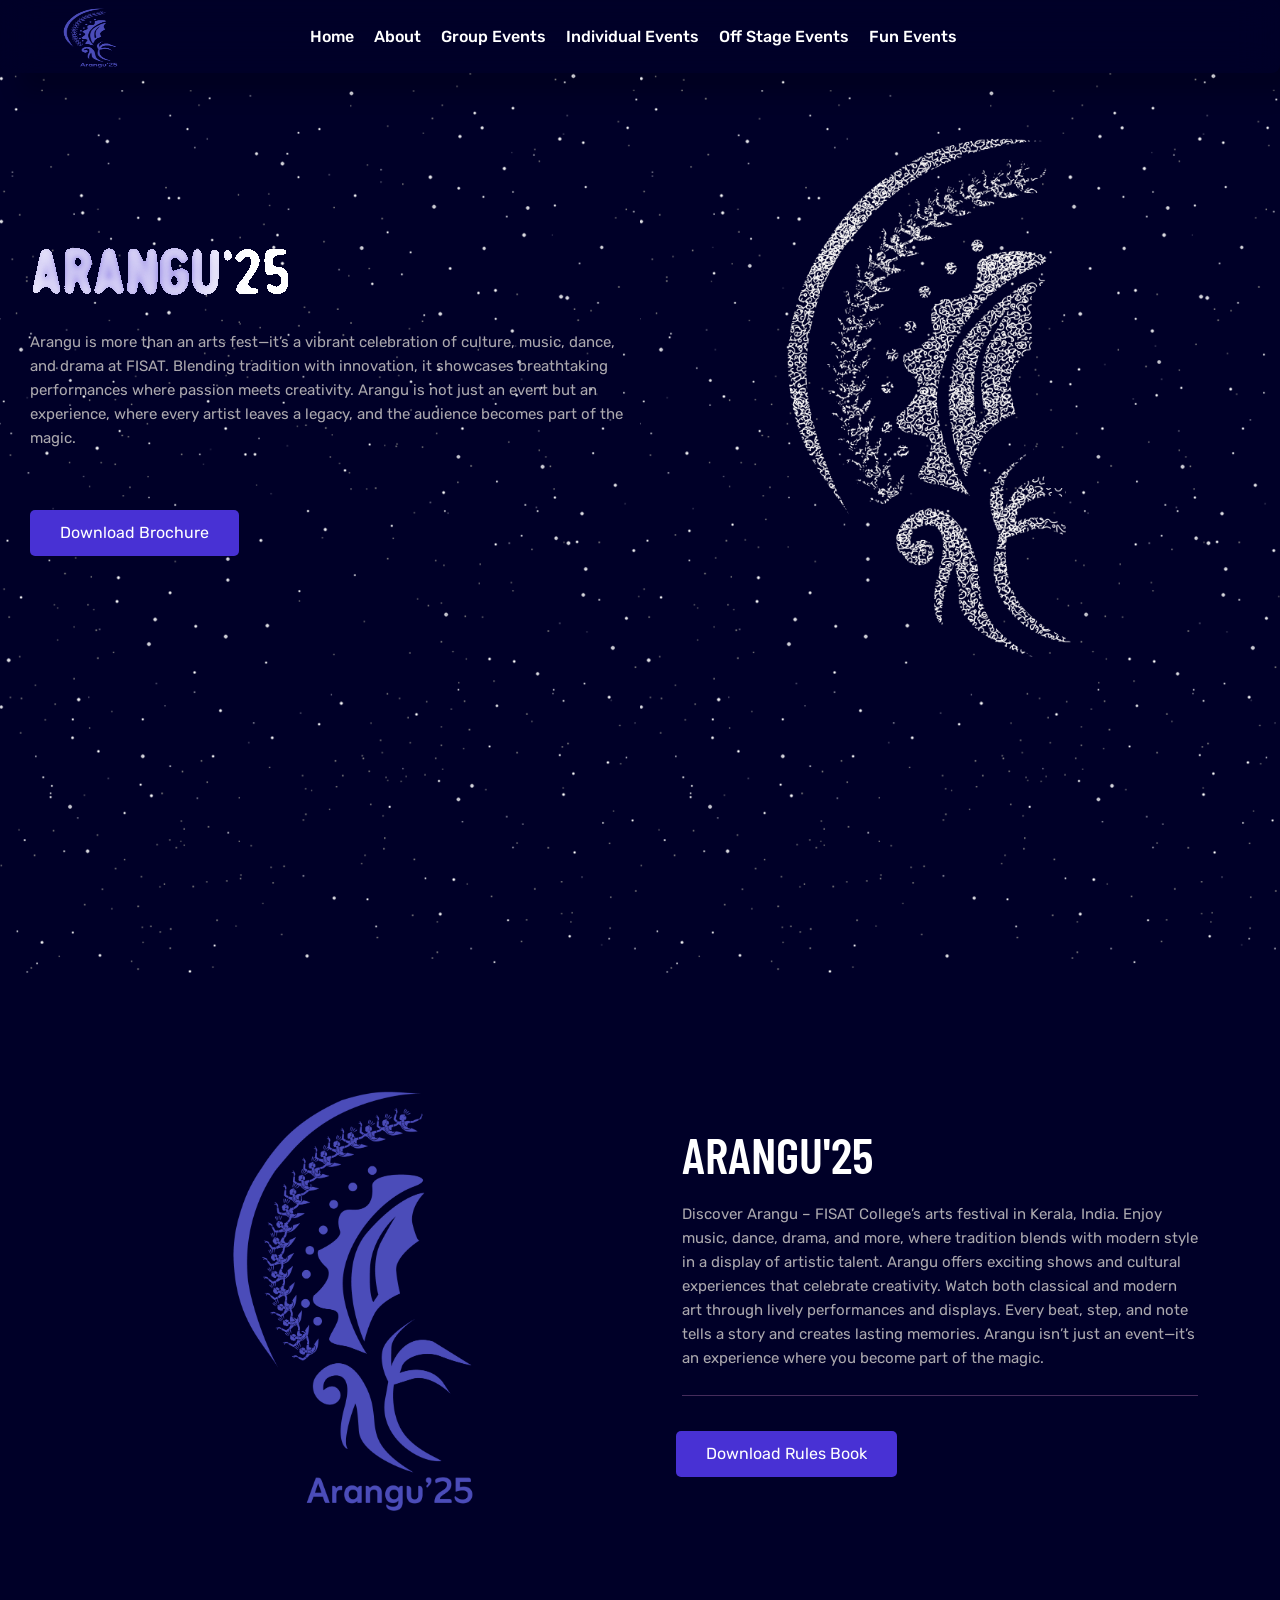
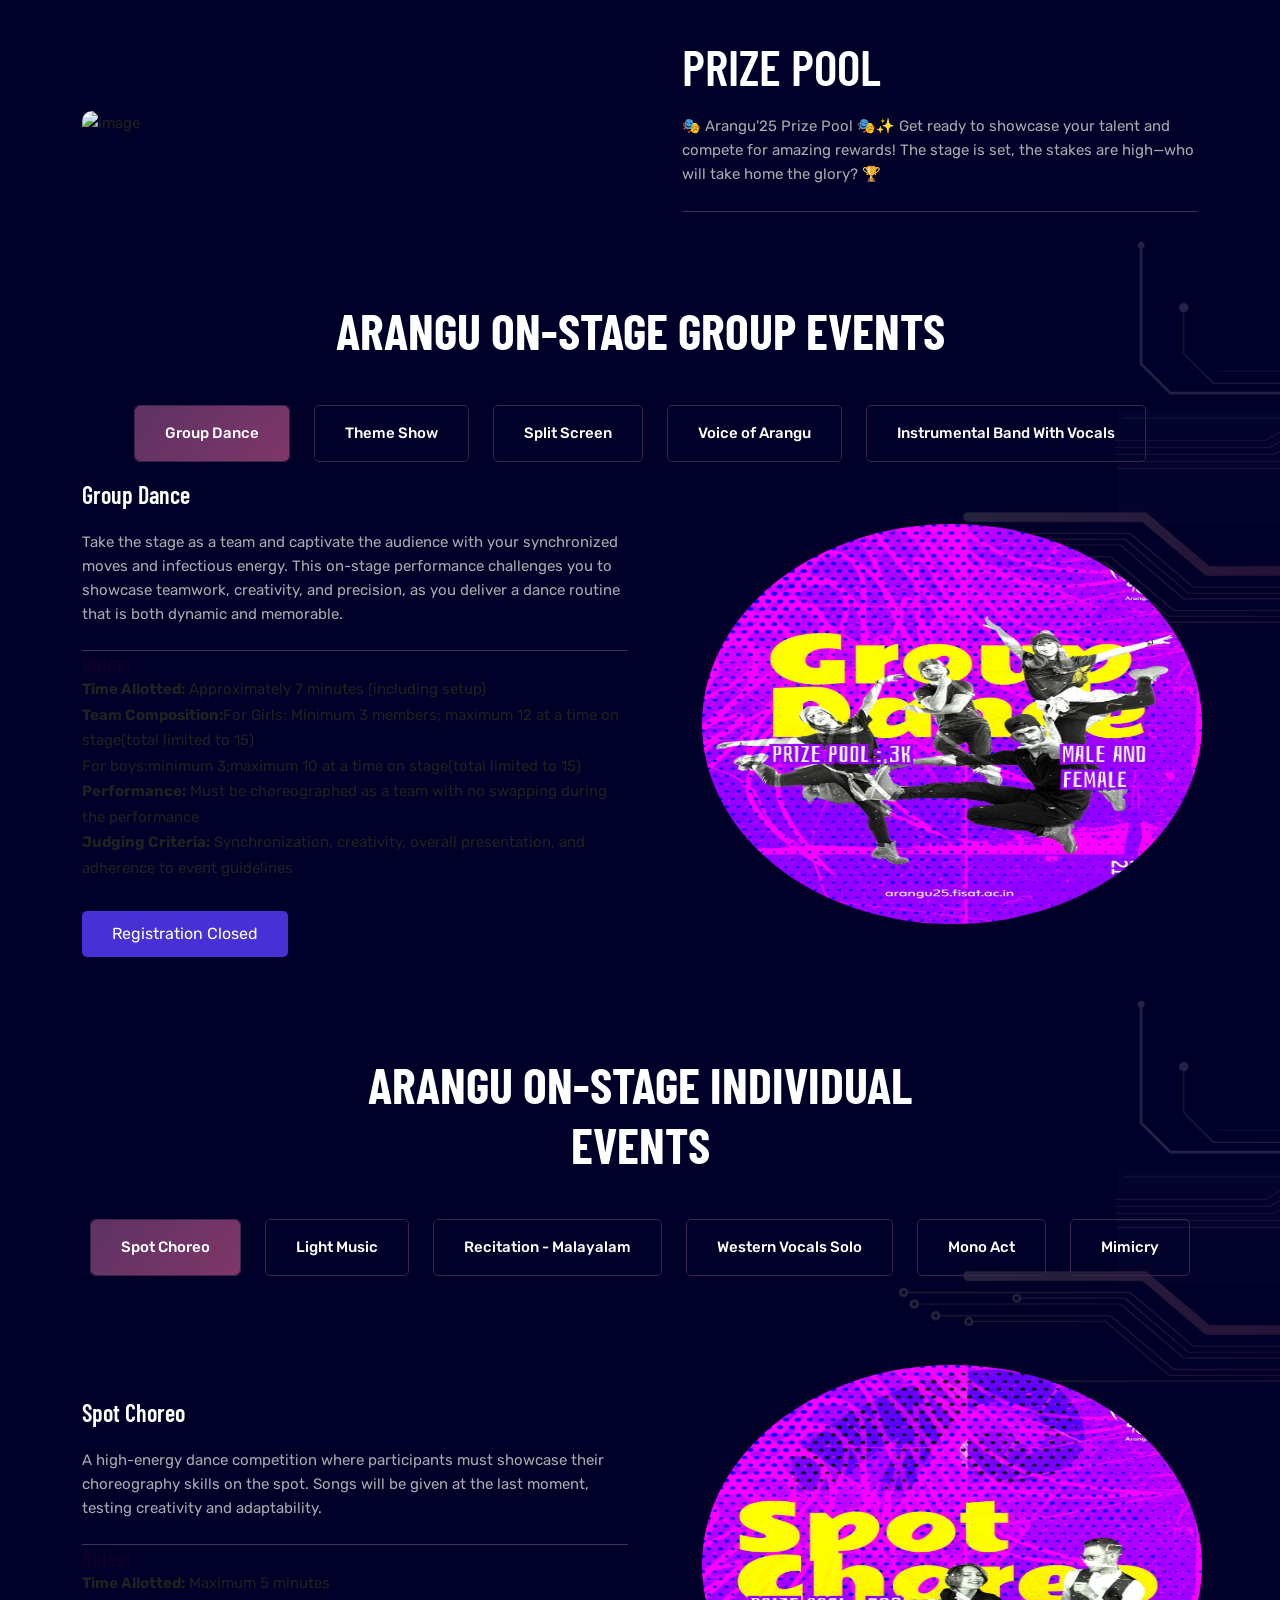
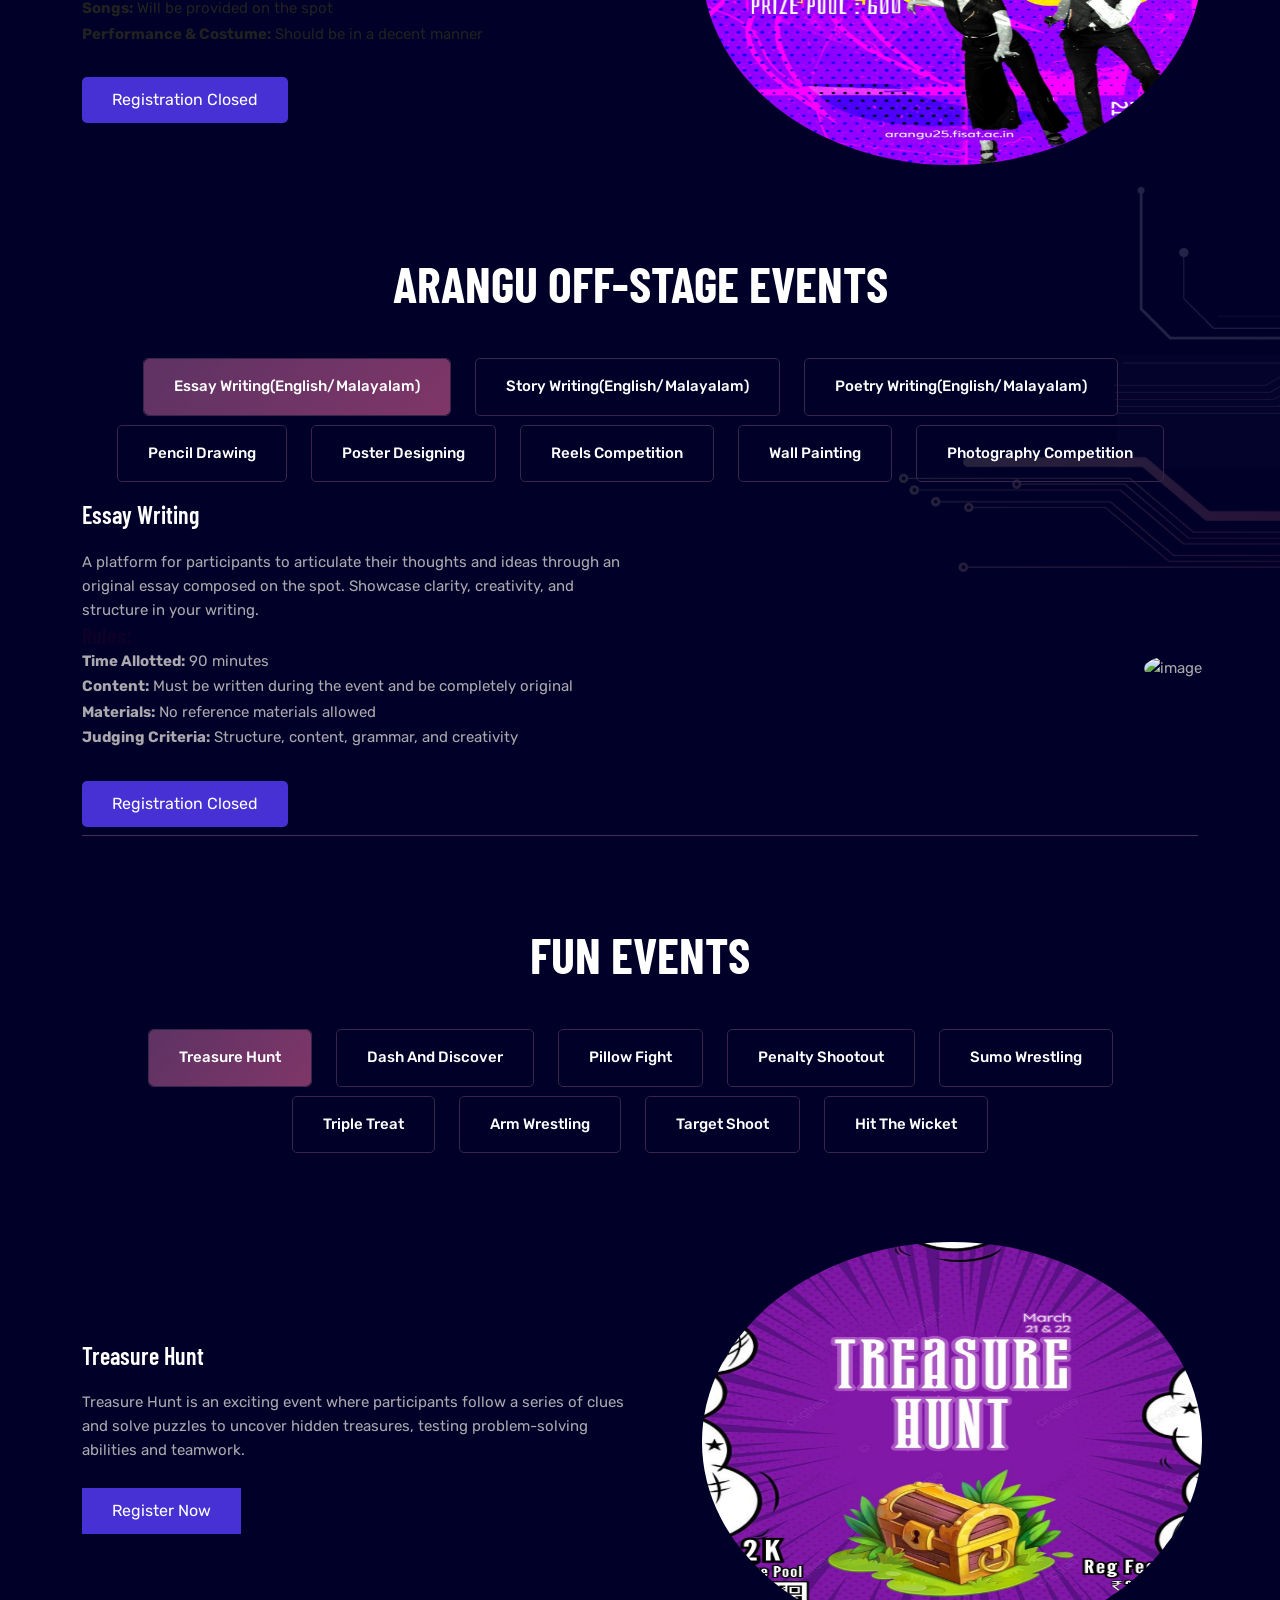
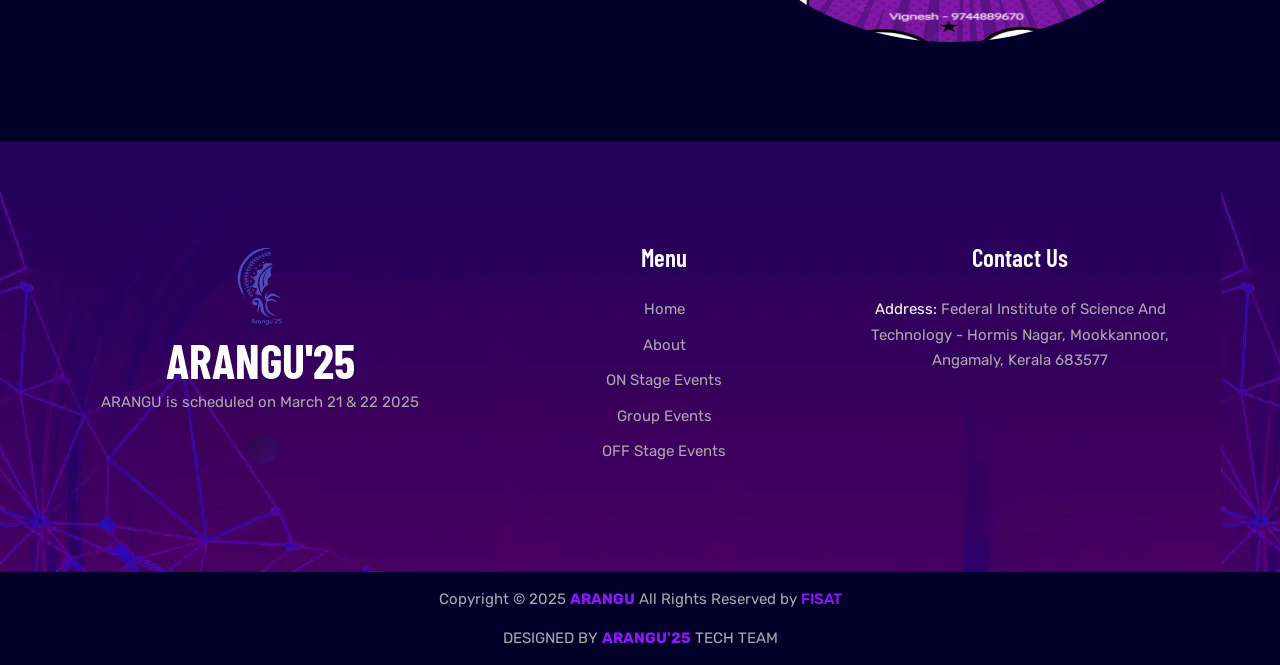
==== commit f94af5a5: "changed the updated program schedule" ====
--- a/index.html
+++ b/index.html
@@ -684,12 +684,12 @@
           <!--<li class="nav-item">
             <a class="nav-link" id="golang-tab" data-bs-toggle="tab" href="#print" role="tab"
               aria-controls="golang">Spot Choreo</a>
-          </li>
-          <li class="nav-item">
-            <a class="nav-link" id="webDev-tab" data-bs-toggle="tab" href="#pottery" role="tab"
+          </li>-->
+          <li class="nav-item">
+            <a class="nav-link" id="webDev-tab" data-bs-toggle="tab" href="#voice" role="tab"
               aria-controls="webDev">Voice of Arangu</a>
           </li>
-          <li class="nav-item">
+          <!--<li class="nav-item">
             <a class="nav-link" id="webDev-tab" data-bs-toggle="tab" href="#bluetooth" role="tab"
               aria-controls="webDev">Bharathanatyam</a>
           </li>
@@ -710,20 +710,20 @@
           </li>
           <li class="nav-item">
             <a class="nav-link" id="webDev-tab" data-bs-toggle="tab" href="#ar" role="tab" aria-controls="webDev">Mimicry</a>
-          </li>
-          <li class="nav-item">
+          </li>-->
+          <!--<li class="nav-item">
             <a class="nav-link" id="webDev-tab" data-bs-toggle="tab" href="#ar" role="tab" aria-controls="webDev">Stand Up Comedy</a>
-          </li>
-          <li class="nav-item">
+          </li>-->
+          <!--<li class="nav-item">
             <a class="nav-link" id="webDev-tab" data-bs-toggle="tab" href="#ar" role="tab" aria-controls="webDev">Light Music</a>
           </li>
           <li class="nav-item">
             <a class="nav-link" id="webDev-tab" data-bs-toggle="tab" href="#ar" role="tab" aria-controls="webDev">Recitation</a>
-          </li>
-          <li class="nav-item">
+          </li>-->
+          <!--<li class="nav-item">
             <a class="nav-link" id="webDev-tab" data-bs-toggle="tab" href="#ar" role="tab" aria-controls="webDev">Mappila Pattu</a>
           </li>-->
-          <li class="nav-item">
+          <!--<li class="nav-item">
             <a class="nav-link" id="webDev-tab" data-bs-toggle="tab" href="#kolkkali" role="tab" aria-controls="webDev">Kolkkali</a>
           </li>
           <li class="nav-item">
@@ -734,16 +734,16 @@
           </li>
           <li class="nav-item">
             <a class="nav-link" id="webDev-tab" data-bs-toggle="tab" href="#thiru" role="tab" aria-controls="webDev">Thiruvathira</a>
-          </li>
+          </li>-->
           <!--<li class="nav-item">
             <a class="nav-link" id="webDev-tab" data-bs-toggle="tab" href="#ar" role="tab" aria-controls="webDev">String Western(guitar)</a>
           </li>
           <li class="nav-item">
             <a class="nav-link" id="webDev-tab" data-bs-toggle="tab" href="#ar" role="tab" aria-controls="webDev">String Western(Keyboard)</a>
           </li>-->
-          <li class="nav-item">
+          <!--<li class="nav-item">
             <a class="nav-link" id="webDev-tab" data-bs-toggle="tab" href="#voice" role="tab" aria-controls="webDev">Voice of Arangu</a>
-          </li>
+          </li>-->
         </ul>
 
         <div class="tab-content" id="myTabContent">
@@ -767,7 +767,7 @@
                     <li><strong>Performance:</strong> Must be choreographed as a team with no swapping during the performance</li> 
                     <li><strong>Judging Criteria:</strong> Synchronization, creativity, overall presentation, and adherence to event guidelines</li> 
                   </ul>
-                  <p style="color: red;">Deadline for Registration: 15th March</p>
+                  <!--<p style="color: red;">Deadline for Registration: 15th March</p>-->
 
                   <div class="row">
                     <div class="col-lg-12 col-md-6">
@@ -775,13 +775,13 @@
                     </div>
                   </div>
                   <div class="cyber-btn">
-                    <a href="https://forms.gle/2zQG4SvTWbdVsVmo8"class="default-btn drone-btn">Register Now</a>
-                  </div>
-                </div>
-              </div>
-            </div>
-          </div>
-          <div class="tab-pane fade" id="thiru" role="tabpanel">
+                    <a href=""class="default-btn drone-btn">Registration Closed</a>
+                  </div>
+                </div>
+              </div>
+            </div>
+          </div>
+          <!--<div class="tab-pane fade" id="thiru" role="tabpanel">
             <div class="row align-items-center">
               <div class="col-lg-6 col-md-12">
                 <div class="cyber-defenses-image">
@@ -803,12 +803,12 @@
 
                   <div class="row">
                     <div class="col-lg-12 col-md-6">
-                      <!--<ul class="cyber-list">
+                      <ul class="cyber-list">
                         <li>
                           <i class="bx bx-check"> </i> Entry fee: Rs 250 + <span style="font-size:14px">( Tax &
                             Processing Fees )</span>
                         </li>
-                      </ul>-->
+                      </ul>
                     </div>
                   </div>
                   <div class="cyber-btn">
@@ -817,7 +817,7 @@
                 </div>
               </div>
             </div>
-          </div>
+          </div>-->
           <div class="tab-pane fade" id="voice" role="tabpanel">
             <div class="row align-items-center">
               <div class="col-lg-6 col-md-12">
@@ -836,7 +836,7 @@
                     <li><strong>Number of particpants:</strong>two participants(either two boys or two girls,or a boy and girl)</li>
                     <li><strong>Song Selection:</strong> Only filmy or folk Indian language songs can be presented</li>
                   </ul>
-                  <p style="color: red;">Deadline for Registration: 15th March</p>
+                  <!--<p style="color: red;">Deadline for Registration: 15th March</p>-->
 
                   <div class="row">
                     <div class="col-lg-12 col-md-6">
@@ -849,7 +849,7 @@
                     </div>
                   </div>
                   <div class="cyber-btn">
-                    <a href="https://forms.gle/2zQG4SvTWbdVsVmo8" class="default-btn electric-btn">Register Now</a>
+                    <a href="" class="default-btn electric-btn">Registration Closed</a>
                   </div>
                 </div>
               </div>
@@ -873,7 +873,7 @@
                     <li><strong>Performance:</strong> Must clearly represent the chosen theme</li> 
                     <li><strong>Judging Criteria:</strong> Creativity,adherence,execution and overall impact</li> 
                   </ul> 
-                  <p style="color: red;">Deadline for Registration: 15th March</p>
+                  <!--<p style="color: red;">Deadline for Registration: 15th March</p>-->
 
                   <div class="row">
                     <div class="col-lg-12 col-md-6">
@@ -886,7 +886,7 @@
                     </div>
                   </div>
                   <div class="cyber-btn">
-                    <a href="https://forms.gle/2zQG4SvTWbdVsVmo8" class="default-btn electric-btn">Register Now</a>
+                    <a href="" class="default-btn electric-btn">Registration Closed</a>
                   </div>
                 </div>
               </div>
@@ -910,7 +910,7 @@
                     <li><strong>Performance:</strong> Must be executed without any visual communication between the two sides</li> 
                     <li><strong>Judging Criteria:</strong> Synchronization, creativity, musicality, and overall execution</li> 
                   </ul> 
-                  <p style="color: red;">Deadline for Registration: 15th March</p>
+                  <!--<p style="color: red;">Deadline for Registration: 15th March</p>-->
 
                   <div class="row">
                     <div class="col-lg-12 col-md-6">
@@ -921,7 +921,7 @@
                     </div>
                   </div>
                   <div class="cyber-btn">
-                    <a href="https://forms.gle/2zQG4SvTWbdVsVmo8" class="default-btn chatbot-btn">Register Now</a>
+                    <a href="" class="default-btn chatbot-btn">Registration Closed</a>
                   </div>
                 </div>
               </div>
@@ -944,7 +944,7 @@
                     <li><strong>Performance Duration:</strong> 20 minutes</li>
                     <li><strong>settings:</strong>10 minutes</li>
                   </ul> 
-                  <p style="color: red;">Deadline for Registration: 15th March</p>
+                  <!--<p style="color: red;">Deadline for Registration: 15th March</p>-->
 
                   <div class="row">
                     <div class="col-lg-12 col-md-6">
@@ -956,7 +956,7 @@
                   </div>
 
                   <div class="cyber-btn">
-                    <a href="https://forms.gle/2zQG4SvTWbdVsVmo8" class="default-btn digital-btn">Register Now</a>
+                    <a href="" class="default-btn digital-btn">Registration Closed</a>
                   </div>
                 </div>
               </div>
@@ -1089,7 +1089,7 @@
         <li class="nav-item">
           <a class="nav-link active" id="spotchoreo-tab" data-bs-toggle="tab" href="#spotchoreo" role="tab" aria-controls="spotchoreo">Spot Choreo</a>
         </li>
-        <li class="nav-item">
+        <!--<li class="nav-item">
           <a class="nav-link" id="bharatanatyam-tab" data-bs-toggle="tab" href="#Bharatanatyam" role="tab" aria-controls="Bharatanatyam">Bharatanatyam</a>
         </li>
         <li class="nav-item">
@@ -1100,19 +1100,19 @@
         </li>
         <li class="nav-item">
           <a class="nav-link" id="standup-tab" data-bs-toggle="tab" href="#standup" role="tab" aria-controls="standup">Stand Up Comedy</a>
-        </li>
+        </li>-->
         <li class="nav-item">
           <a class="nav-link" id="light-tab" data-bs-toggle="tab" href="#light" role="tab" aria-controls="light">Light Music</a>
         </li>
         <li class="nav-item">
           <a class="nav-link" id="recit-tab" data-bs-toggle="tab" href="#recit" role="tab" aria-controls="recit">Recitation - Malayalam</a>
         </li>
-        <li class="nav-item">
+        <!--<li class="nav-item">
           <a class="nav-link" id="mappila-tab" data-bs-toggle="tab" href="#mappila" role="tab" aria-controls="mappila">Mappila Pattu</a>
         </li>
         <li class="nav-item">
           <a class="nav-link" id="kuchipudi-tab" data-bs-toggle="tab" href="#kuchi" role="tab" aria-controls="kuchi">Kuchipudi</a>
-        </li>
+        </li>-->
         <li class="nav-item">
           <a class="nav-link" id="western-tab" data-bs-toggle="tab" href="#western" role="tab" aria-controls="western">Western Vocals Solo</a>
         </li>
@@ -1122,12 +1122,12 @@
         <li class="nav-item">
           <a class="nav-link" id="mimicry-tab" data-bs-toggle="tab" href="#mimi" role="tab" aria-controls="mimi">Mimicry</a>
         </li>
-        <li class="nav-item">
+        <!--<li class="nav-item">
           <a class="nav-link" id="guitar-tab" data-bs-toggle="tab" href="#guitar" role="tab" aria-controls="guitar">String Western (Guitar)</a>
         </li>
         <li class="nav-item">
           <a class="nav-link" id="keyboard-tab" data-bs-toggle="tab" href="#key" role="tab" aria-controls="key">String Western (Keyboard)</a>
-        </li>
+        </li>-->
       </ul>
 
       <div class="tab-content" id="myTabContent">
@@ -1151,10 +1151,10 @@
                   <li><strong>Songs:</strong> Will be provided on the spot</li>
                   <li><strong>Performance & Costume:</strong> Should be in a decent manner</li>
                 </ul>
-                <p style="color: red;">Deadline for Registration: 15th March</p>
+                <!--<p style="color: red;">Deadline for Registration: 15th March</p>-->
 
                 <div class="cyber-btn">
-                  <a href="https://forms.gle/12ApymjLp65izAx96" class="default-btn drone-btn">Register Now</a>
+                  <a href="" class="default-btn drone-btn">Registration Closed</a>
                 </div>
               </div>
             </div>
@@ -1180,10 +1180,10 @@
                   <li><strong>Duration:</strong> 15 minutes</li>
                   <li><strong>Background Music:</strong> Non-students are allowed to provide vocal &amp; instrumental background music</li>
                 </ul>
-                <p style="color: red;">Deadline for Registration: 15th March</p>
+                <!--<p style="color: red;">Deadline for Registration: 15th March</p>-->
 
                 <div class="cyber-btn">
-                  <a href="https://forms.gle/12ApymjLp65izAx96" class="default-btn electric-btn">Register Now</a>
+                  <a href="" class="default-btn electric-btn">Registration Closed</a>
                 </div>
               </div>
             </div>
@@ -1296,10 +1296,10 @@
                   <li><strong>Performance:</strong> Only non film folk songs can be presented and instruments are not allowed</li>
                   <li><strong>Judging Criteria:</strong> Judgement is made on the qualities like swaram,thai,composition,general impression</li>
                 </ul>
-                <p style="color: red;">Deadline for Registration: 15th March</p>
+                <!--<p style="color: red;">Deadline for Registration: 15th March</p>-->
 
                 <div class="cyber-btn">
-                  <a href="https://forms.gle/12ApymjLp65izAx96" class="default-btn ble-btn">Register Now</a>
+                  <a href="" class="default-btn ble-btn">Registration Closed</a>
                 </div>
               </div>
             </div>
@@ -1326,10 +1326,10 @@
                   <li><strong>Evaluation:</strong> Pronunciation, voice modulation, clarity, and overall presentation</li>
                   <li><strong>Prohibited:</strong> Offensive or inappropriate content is not allowed</li>
                 </ul>
-                <p style="color: red;">Deadline for Registration: 15th March</p>
+                <!--<p style="color: red;">Deadline for Registration: 15th March</p>-->
 
                 <div class="cyber-btn">
-                  <a href="https://forms.gle/12ApymjLp65izAx96" class="default-btn digital-btn">Register Now</a>
+                  <a href="" class="default-btn digital-btn">Registration Closed</a>
                 </div>
               </div>
             </div>
@@ -1411,10 +1411,10 @@
                   <li><strong>Maximum Accompanists:</strong> The number of accomapanists should not be more than two</li>
                   <li><strong>Language:</strong> English Only</li>
                 </ul>
-                <p style="color: red;">Deadline for Registration: 15th March</p>
+                <!--<p style="color: red;">Deadline for Registration: 15th March</p>-->
 
                 <div class="cyber-btn">
-                  <a href="https://forms.gle/12ApymjLp65izAx96" class="default-btn chatbot-btn">Register Now</a>
+                  <a href="https://forms.gle/12ApymjLp65izAx96" class="default-btn chatbot-btn">Registration Closed</a>
                 </div>
               </div>
             </div>
@@ -1438,10 +1438,10 @@
                   <li><strong>Time Allotted:</strong> 5 minutes</li>
                   <li><strong>Judging Criteria:</strong> Ability to act,clarity of language,humour general impression,literary expression originality etc..</li>
                 </ul>
-                <p style="color: red;">Deadline for Registration: 15th March</p>
+                <!--<p style="color: red;">Deadline for Registration: 15th March</p>-->
 
                 <div class="cyber-btn">
-                  <a href="https://forms.gle/12ApymjLp65izAx96" class="default-btn chatbot-btn">Register Now</a>
+                  <a href="" class="default-btn chatbot-btn">Registration Closed</a>
                 </div>
               </div>
             </div>
@@ -1466,10 +1466,10 @@
                   <li><strong>Number of participant:</strong> 1</li>
                   <li><strong>Judging Criteria:</strong> Command of voice imitative ability,originality,humour,general impression etc..</li>
                 </ul>
-                <p style="color: red;">Deadline for Registration: 15th March</p>
+                <!--<p style="color: red;">Deadline for Registration: 15th March</p>-->
 
                 <div class="cyber-btn">
-                  <a href="https://forms.gle/12ApymjLp65izAx96" class="default-btn chatbot-btn">Register Now</a>
+                  <a href="" class="default-btn chatbot-btn">Registration Closed</a>
                 </div>
               </div>
             </div>
@@ -1655,7 +1655,7 @@
                       <li><strong>Materials:</strong> No reference materials allowed</li> 
                       <li><strong>Judging Criteria:</strong> Structure, content, grammar, and creativity</li> 
                     </ul> 
-                    <p style="color: red;">Deadline for Registration: 11th March</p>
+                    <!--<p style="color: red;">Deadline for Registration: 11th March</p>-->
 
                   <div class="row">
                     <div class="col-lg-12 col-md-6">
@@ -1663,7 +1663,7 @@
                     </div>
                   </div>
                   <div class="cyber-btn">
-                    <a href="https://forms.gle/jYVm8pW5yisZdoEC8" class="default-btn circuit-btn">Register Now</a>
+                    <a href="" class="default-btn circuit-btn">Registration closed</a>
                   </div>
                 </div>
               </div>
@@ -1688,7 +1688,7 @@
                       <li><strong>Materials:</strong> No reference materials allowed</li> 
                       <li><strong>Judging Criteria:</strong> Structure, content, grammar, and creativity</li> 
                     </ul>
-                    <p style="color: red;">Deadline for Registration: 11th March</p>
+                    <!--<p style="color: red;">Deadline for Registration: 11th March</p>-->
 
                   <div class="row">
                     <div class="col-lg-12 col-md-6">
@@ -1696,7 +1696,7 @@
                     </div>
                   </div>
                   <div class="cyber-btn ">
-                    <a href="https://forms.gle/jYVm8pW5yisZdoEC8" class="default-btn coding-btn">Register Now</a>
+                    <a href="" class="default-btn coding-btn">Registration Closed</a>
                   </div>
                 </div>
               </div>
@@ -1720,7 +1720,7 @@
                       <li><strong>Materials:</strong> No reference materials allowed</li> 
                       <li><strong>Judging Criteria:</strong> Structure, content, grammar, and creativity</li> 
                     </ul>
-                    <p style="color: red;">Deadline for Registration: 11th March</p>
+                    <!--<p style="color: red;">Deadline for Registration: 11th March</p>-->
 
                   <div class="row">
                     <div class="col-lg-12 col-md-6">
@@ -1728,7 +1728,7 @@
                     </div>
                   </div>
                   <div class="cyber-btn">
-                    <a href="https://forms.gle/jYVm8pW5yisZdoEC8" class="default-btn spiromania-btn">Register Now</a>
+                    <a href="" class="default-btn spiromania-btn">Registration Closed</a>
                   </div>
                 </div>
               </div>
@@ -1751,7 +1751,7 @@
                     <li><strong>Theme:</strong> Announced 5 minutes before the contest begins</li> 
                     <li><strong>Materials:</strong> Participants must bring their own pencils and erasers; drawing paper will be provided</li> 
                   </ul> 
-                  <p style="color: red;">Deadline for Registration: 11th March</p>
+                  <!--<p style="color: red;">Deadline for Registration: 11th March</p>-->
 
                   <div class="row">
                     <div class="col-lg-12 col-md-6">
@@ -1761,7 +1761,7 @@
                   </div>
 
                   <div class="cyber-btn">
-                    <a href="https://forms.gle/jYVm8pW5yisZdoEC8" class="default-btn cad-btn">Register Now</a>
+                    <a href="" class="default-btn cad-btn">Registration Closed</a>
                   </div>
                 </div>
               </div>
@@ -1786,7 +1786,7 @@
                     <li><strong>Theme:</strong> Revealed 5 minutes before the contest starts</li> 
                     <li><strong>Materials:</strong> No internet or external devices are allowed during the contest</li> 
                   </ul>
-                  <p style="color: red;">Deadline for Registration: 11th March</p>
+                  <!--<p style="color: red;">Deadline for Registration: 11th March</p>-->
 
                   <div class="row">
                     <div class="col-lg-12 col-md-6">
@@ -1795,7 +1795,7 @@
                     
                   </div>
                   <div class="cyber-btn">
-                    <a href="https://forms.gle/jYVm8pW5yisZdoEC8" class="default-btn pitstop-btn">Register Now</a>
+                    <a href="https://forms.gle/jYVm8pW5yisZdoEC8" class="default-btn pitstop-btn">Registration Closed</a>
                   </div>
                 </div>
               </div>
@@ -1824,7 +1824,7 @@
                     <li><strong>Judging Criteria:</strong> Creativity, relevance to the theme, and overall engagement</li> 
                     <li><strong>Disqualification:</strong> Offensive, explicit, or plagiarized content will result in immediate disqualification</li> 
                   </ul>
-                  <p style="color: red;">Deadline for Registration: 15th March</p>
+                  <!--<p style="color: red;">Deadline for Registration: 15th March</p>-->
 
                   <div class="row">
                     <div class="col-lg-12 col-md-6">
@@ -1832,7 +1832,7 @@
                     </div>
                   </div>
                   <div class="cyber-btn">
-                    <a href="https://forms.gle/jYVm8pW5yisZdoEC8" class="default-btn robowar-btn">Register Now</a>
+                    <a href="https://forms.gle/jYVm8pW5yisZdoEC8" class="default-btn robowar-btn">Registration Closed</a>
                   </div>
                 </div>
               </div> 
@@ -1857,7 +1857,7 @@
                     <li><strong>Theme:</strong> Announced at the start of the contest</li> 
                     <li><strong>Materials:</strong>Participants should bring their own articles required</li> 
                   </ul> 
-                  <p style="color: red;">Deadline for Registration: 15th March</p>
+                  <!--<p style="color: red;">Deadline for Registration: 15th March</p>-->
 
                   <div class="row">
                     <div class="col-lg-12 col-md-6">
@@ -1866,7 +1866,7 @@
                     
                   </div>
                   <div class="cyber-btn">
-                    <a href="https://forms.gle/jYVm8pW5yisZdoEC8" class="default-btn robosoccer-btn">Register Now</a>
+                    <a href="" class="default-btn robosoccer-btn">Registration Closed</a>
                   </div>
                 </div>
               </div>
@@ -1920,7 +1920,7 @@
                     <li><strong>Participants:</strong>1</li> 
                     <li><strong>Time Frame:</strong> 3 hours</li> 
                   </ul>
-                  <p style="color: red;">Deadline for Registration: 15th March</p>
+                  <!--<p style="color: red;">Deadline for Registration: 15th March</p>-->
 
                   <div class="row">
                     <div class="col-lg-12 col-md-6">
@@ -1929,7 +1929,7 @@
                     
                   </div>
                   <div class="cyber-btn">
-                    <a href="https://forms.gle/jYVm8pW5yisZdoEC8" class="default-btn double-btn">Register Now</a>
+                    <a href="" class="default-btn double-btn">Registration Closed</a>
                   </div>
                 </div>
               </div>
